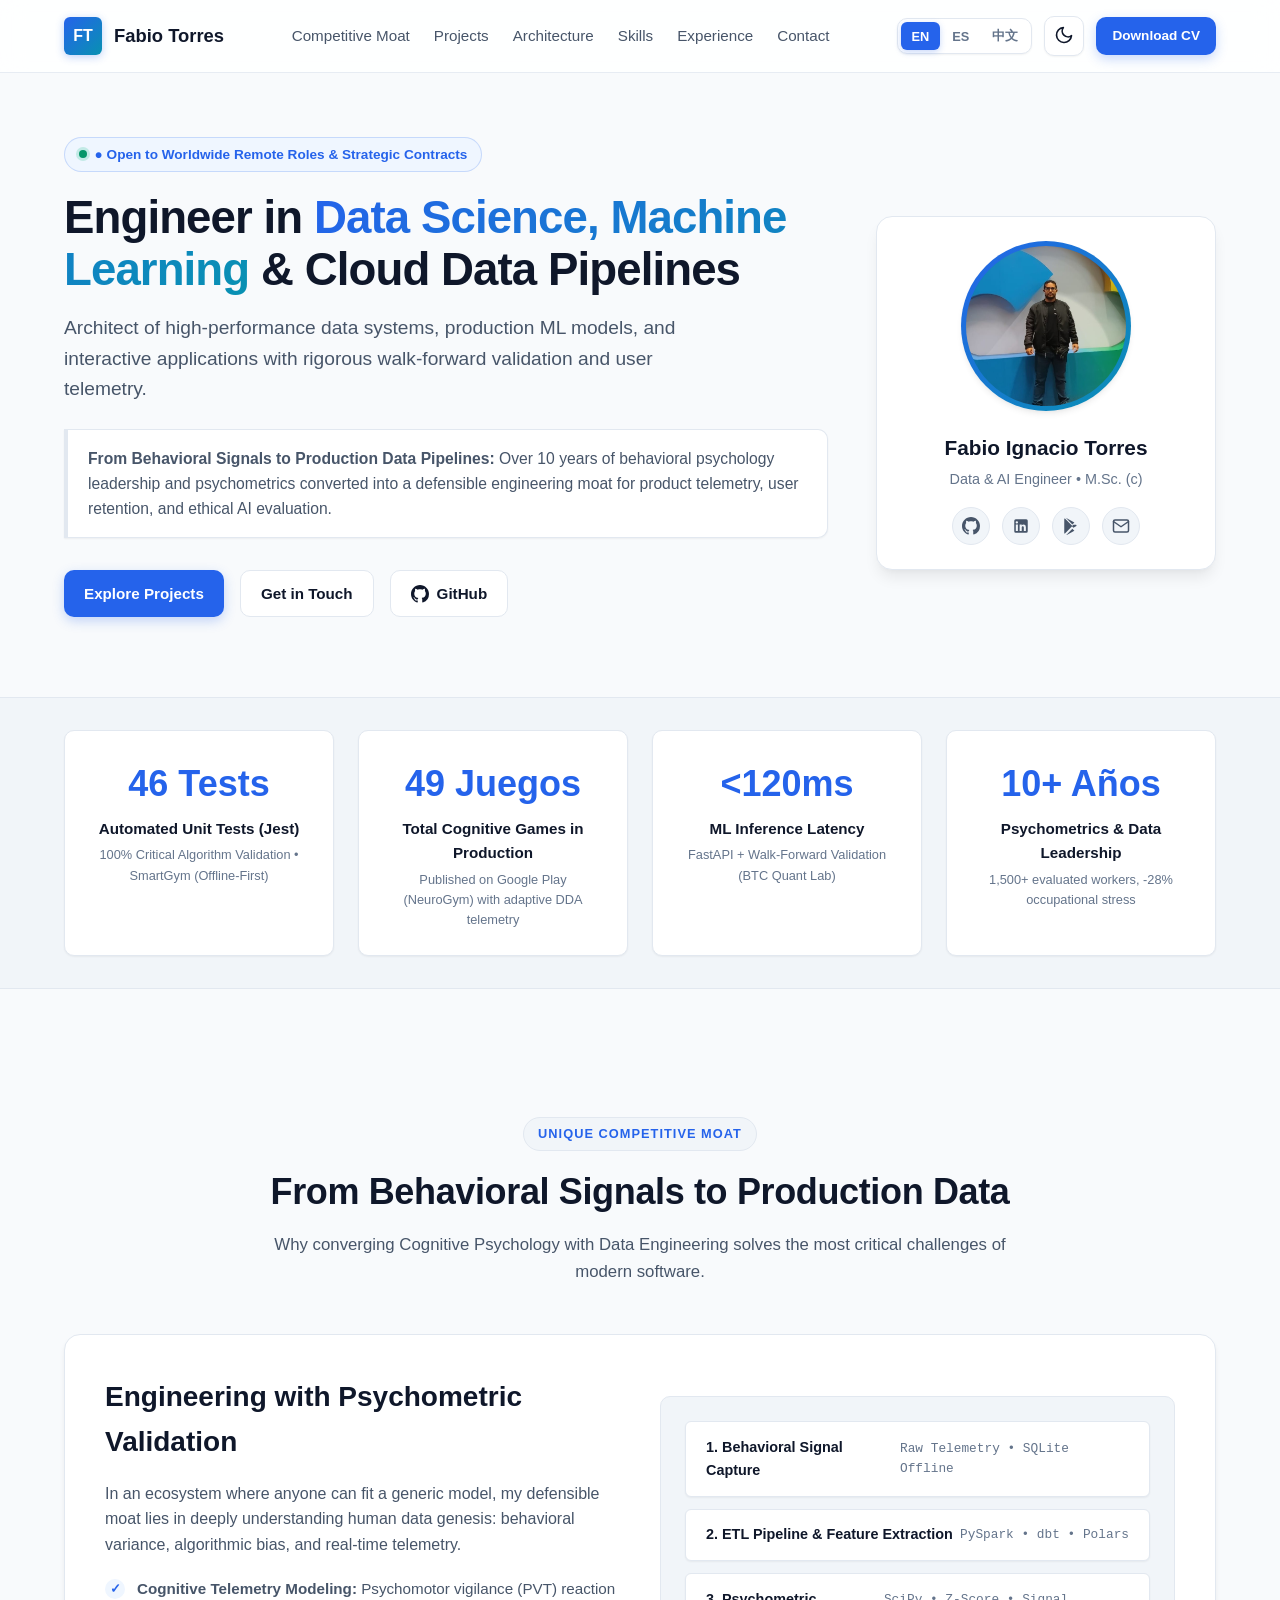
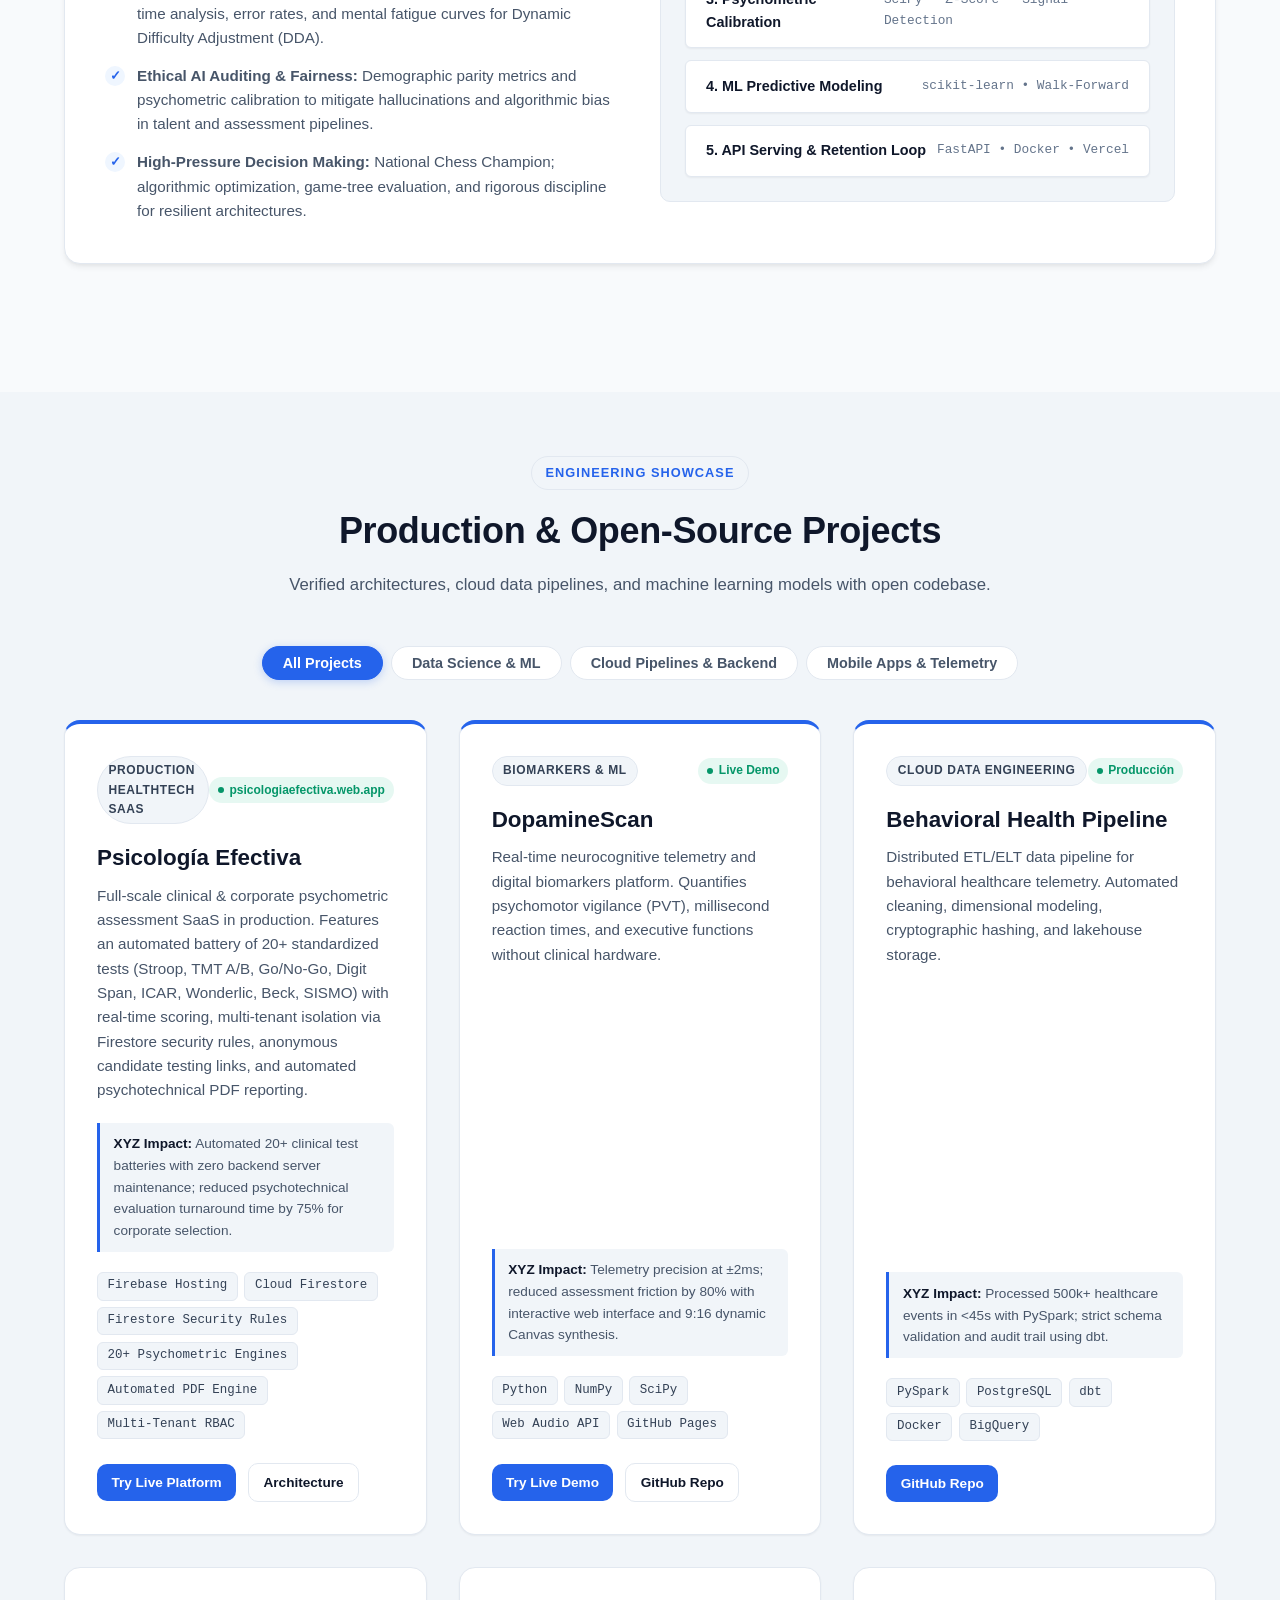
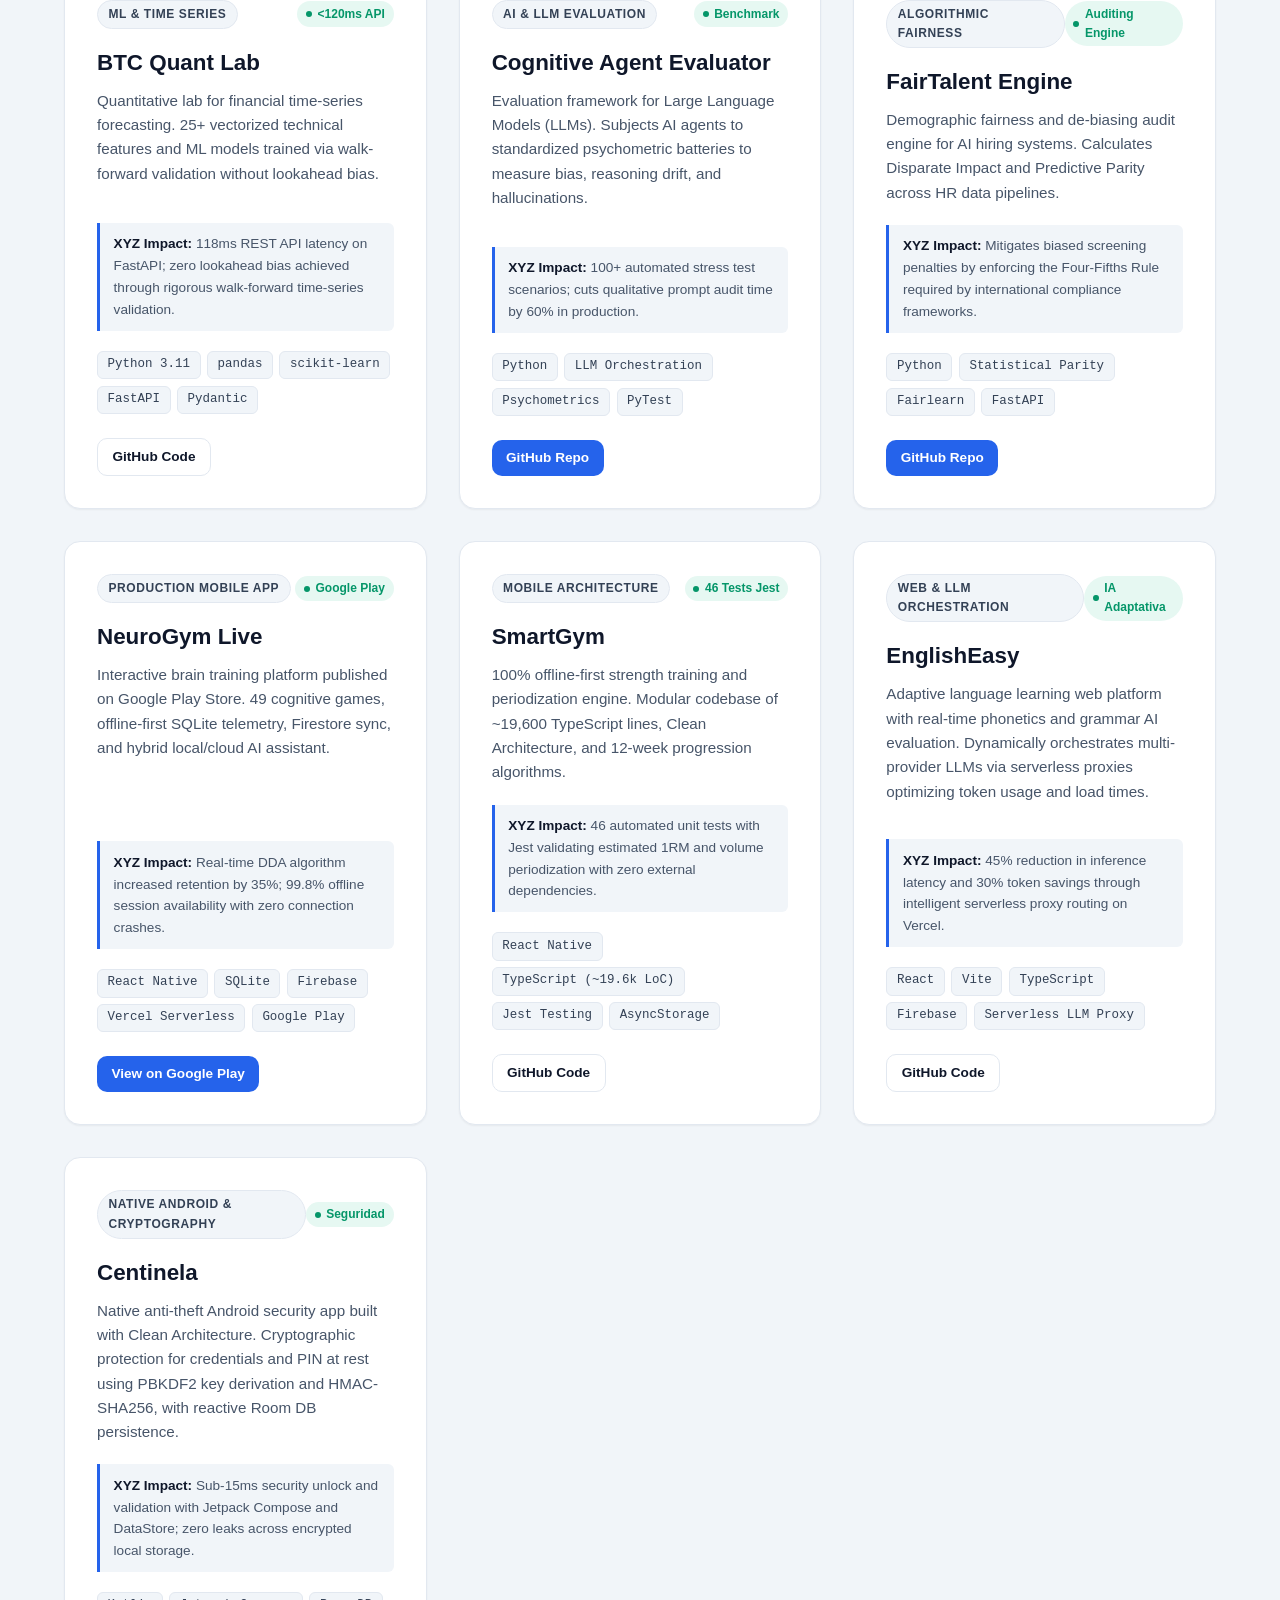
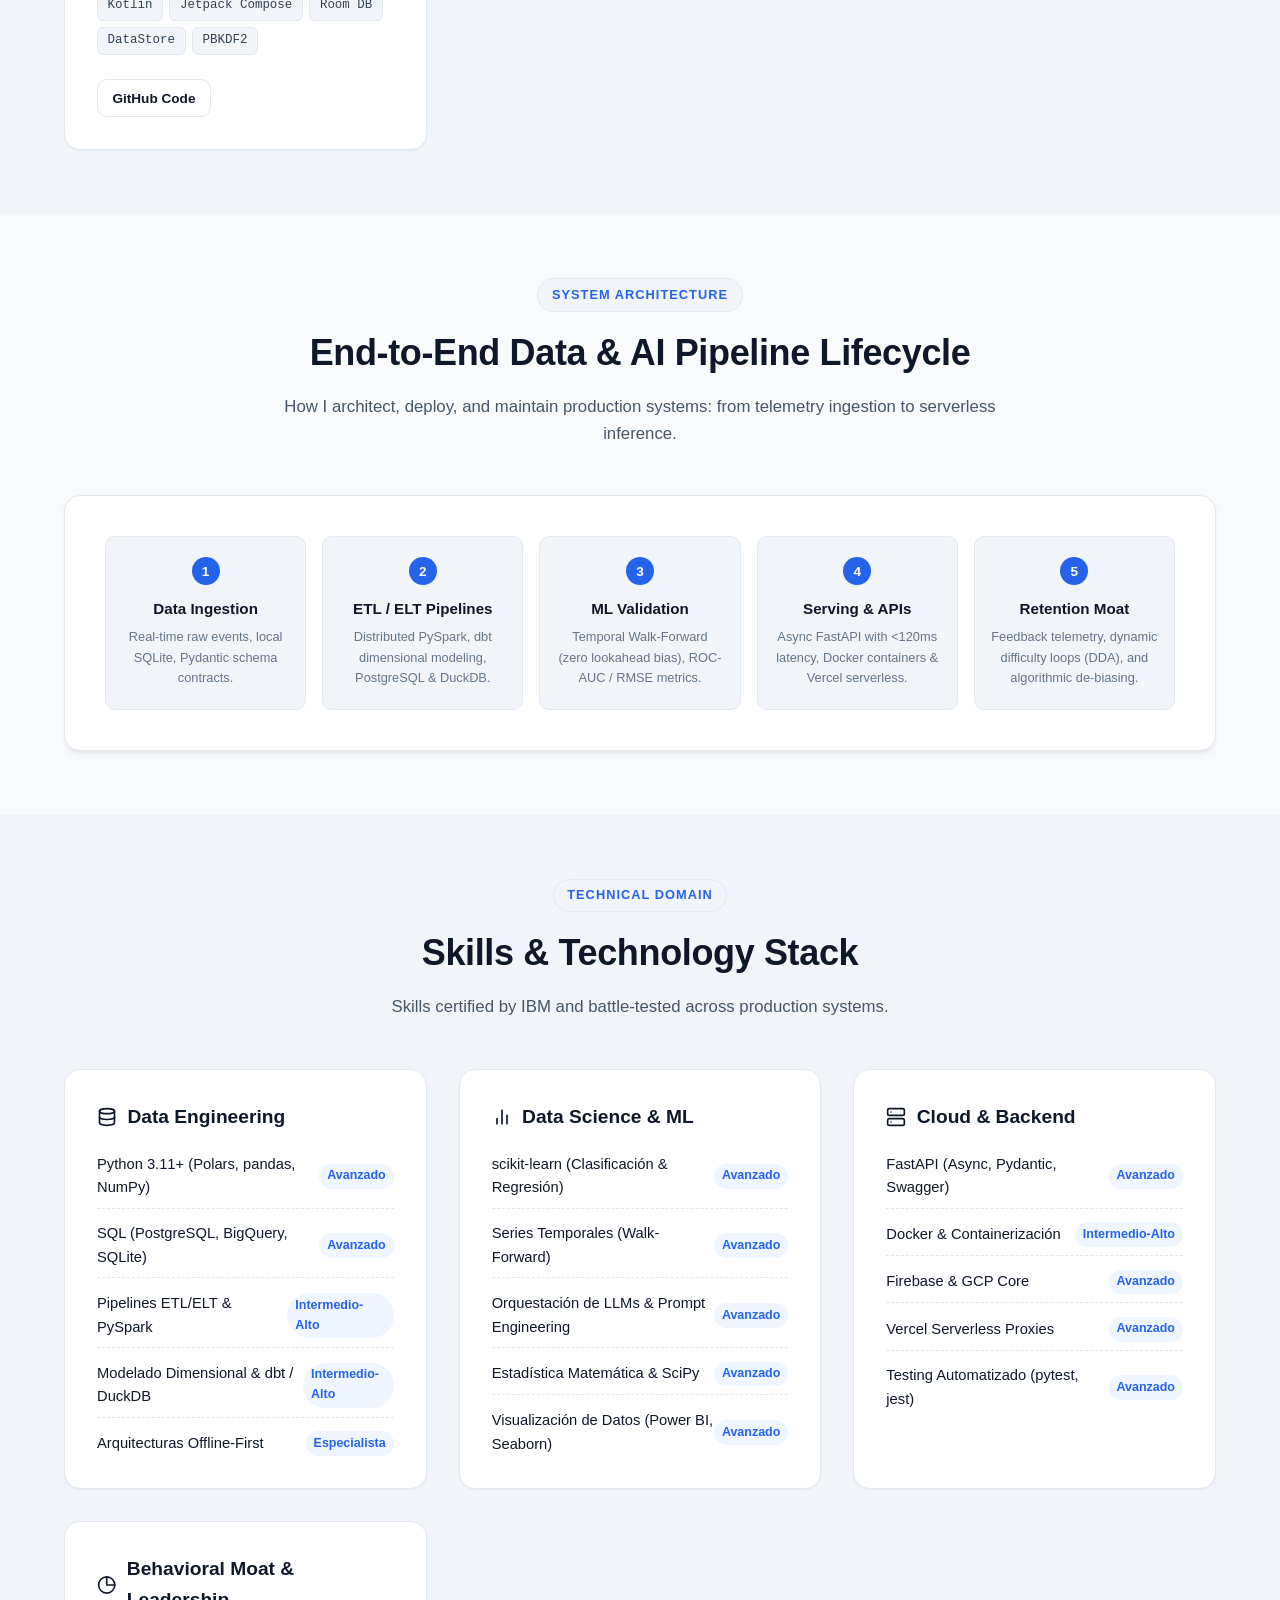
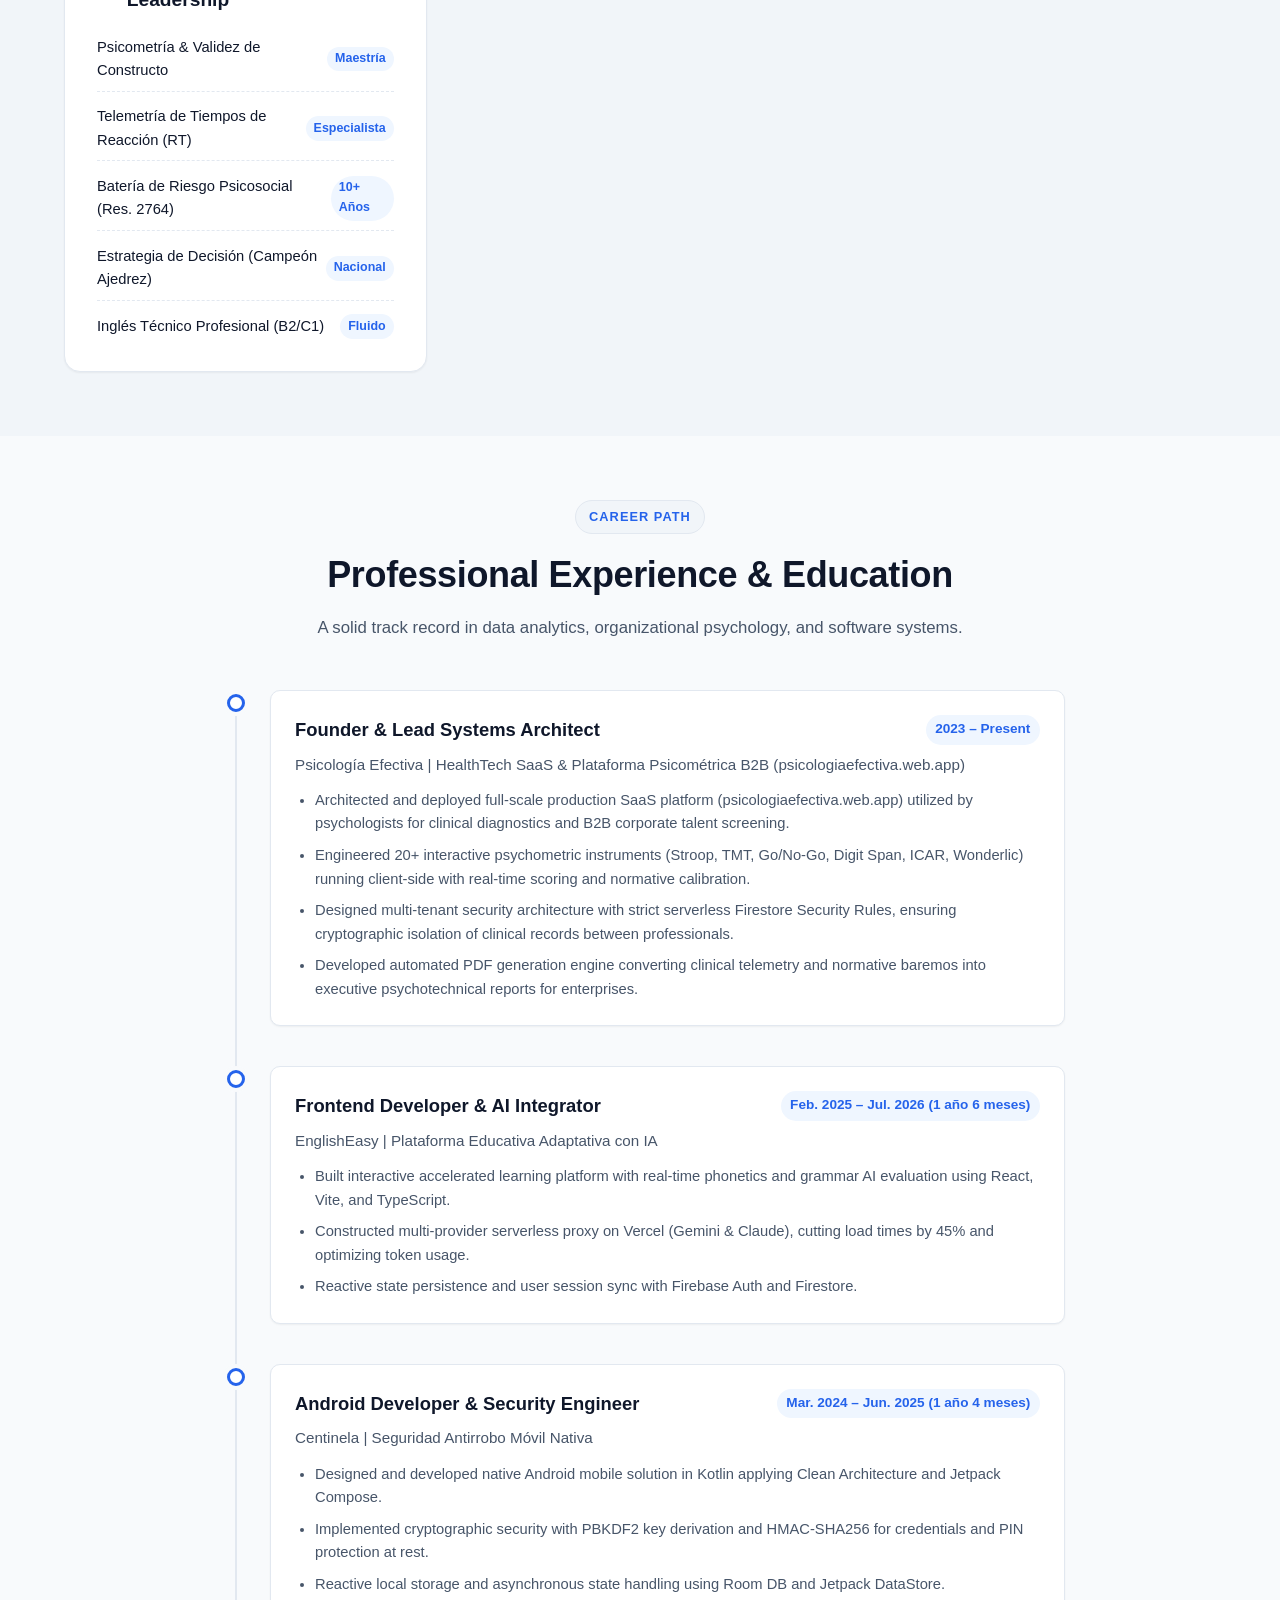
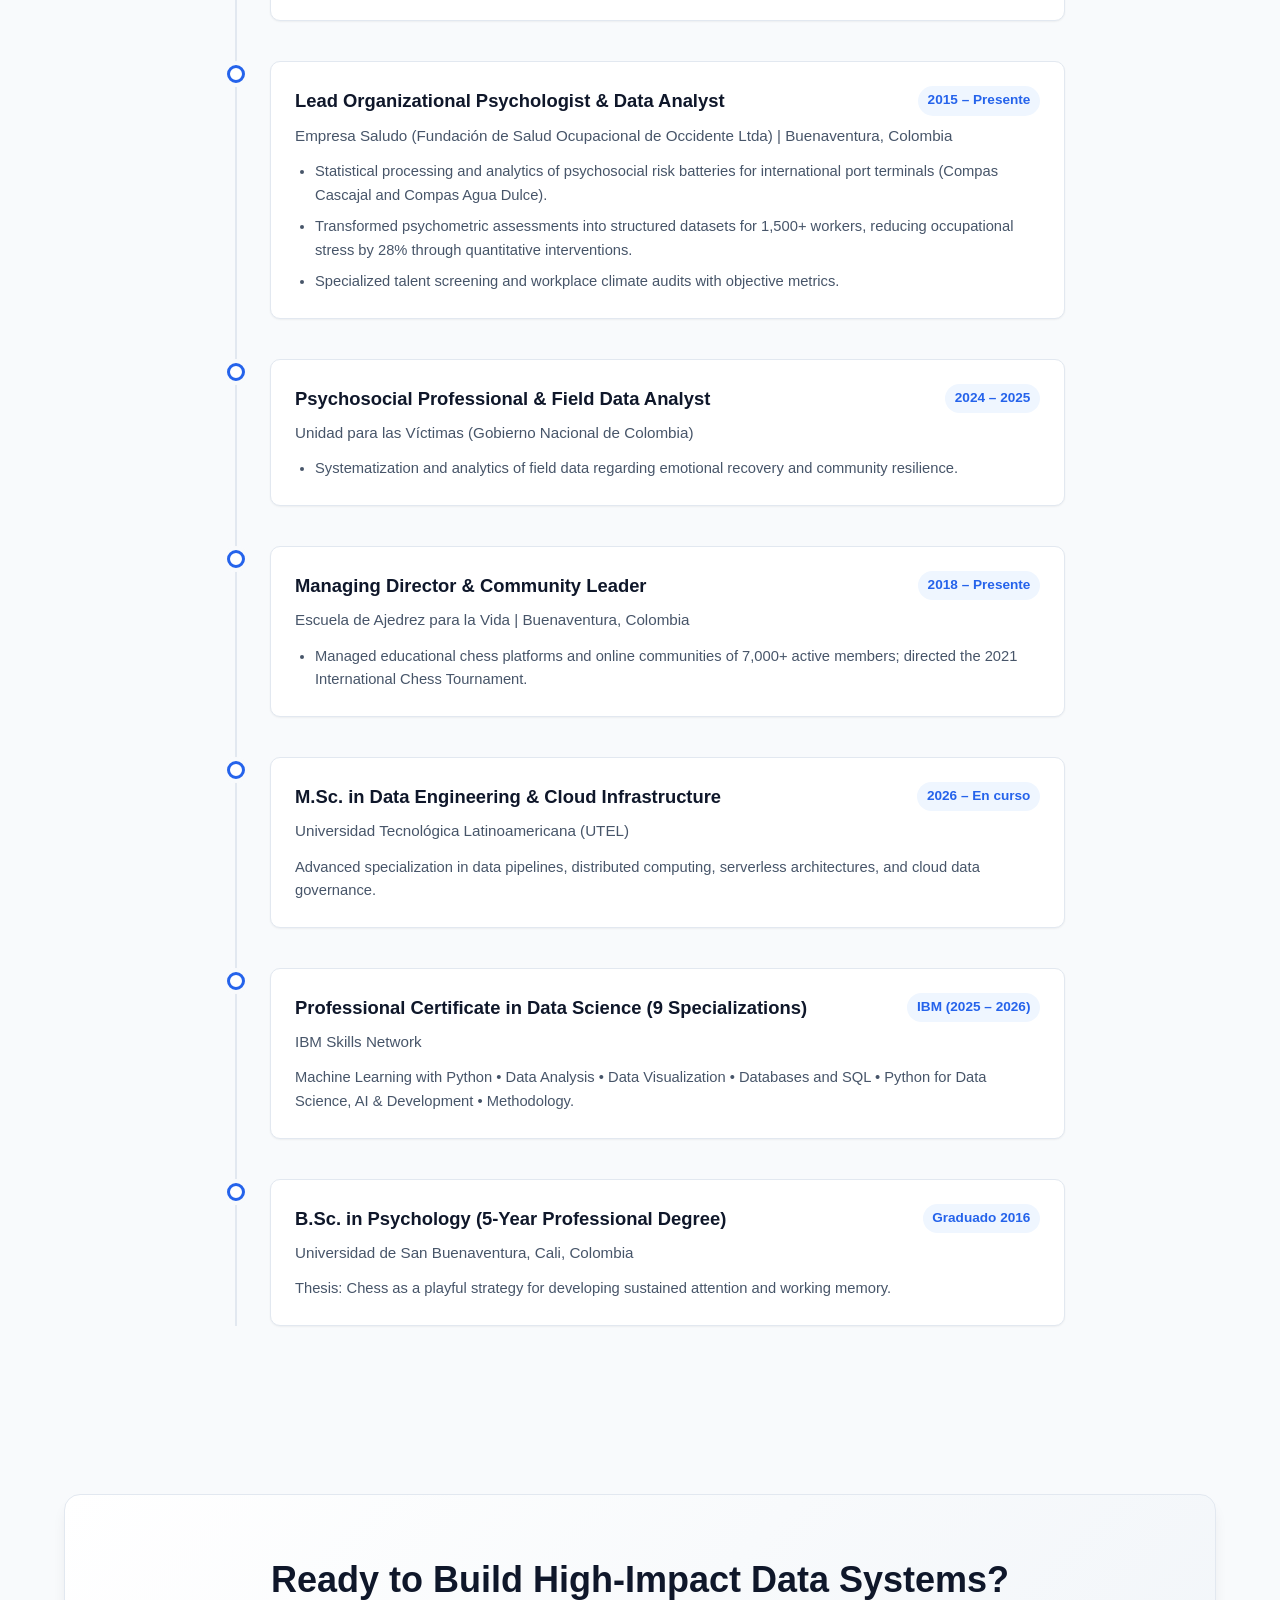
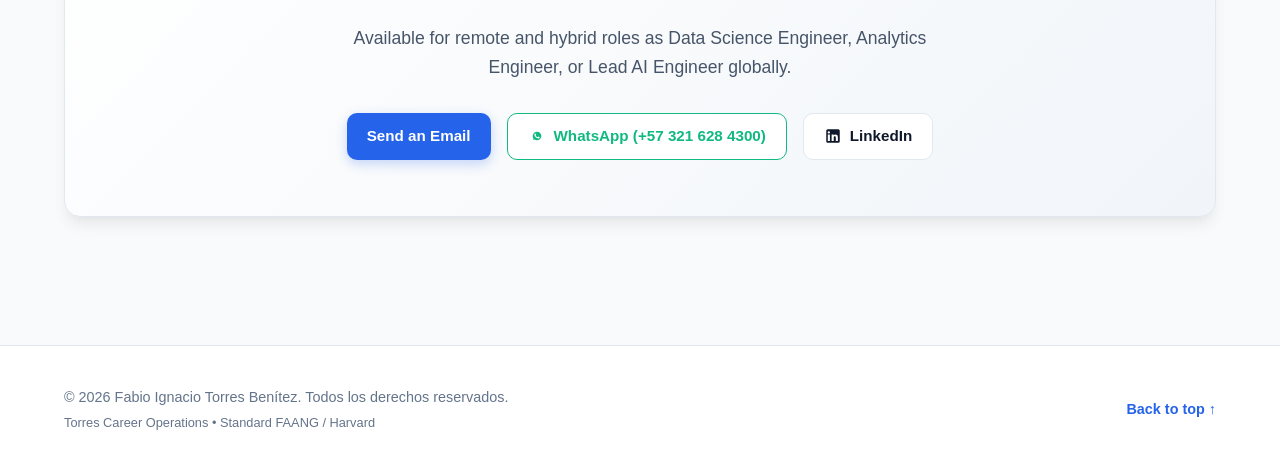
==== index.html @ 231c3d06 "feat: feature Psicologia Efectiva (live SaaS at psicologiaefectiva.web.app) in showcase and timeline" ====
<!DOCTYPE html>
<html lang="en">
<head>
  <meta charset="UTF-8">
  <meta name="viewport" content="width=device-width, initial-scale=1.0">
  <title>Fabio Torres | Ingeniero en Ciencia de Datos, Machine Learning & Cloud Data Pipelines</title>
  
  <meta name="description" content="Portafolio profesional de Fabio Ignacio Torres Benítez: Ingeniero en Ciencia de Datos, Cloud Pipelines y Machine Learning con foso único en Psicología Cognitiva y Telemetría.">
  <meta name="keywords" content="Fabio Torres, Data Science, Data Engineer, Machine Learning, Python, FastAPI, PySpark, Cloud Data Pipelines, NeuroGym, Del Divan al Dato, Portfolio">
  <meta name="author" content="Fabio Ignacio Torres Benítez">
  <link rel="canonical" href="https://neurodeveloper11.github.io/portfolio/">
  
  <meta property="og:type" content="website">
  <meta property="og:url" content="https://neurodeveloper11.github.io/portfolio/">
  <meta property="og:title" content="Fabio Torres | Data Science Engineer & Machine Learning Portfolio">
  <meta property="og:description" content="Production data pipelines, sub-120ms ML inference, offline-first architectures, and cognitive telemetry by Fabio Torres.">
  <meta property="og:image" content="https://neurodeveloper11.github.io/portfolio/assets/og-preview.png">
  <meta property="og:image:width" content="1200">
  <meta property="og:image:height" content="630">
  
  <meta name="twitter:card" content="summary_large_image">
  <meta name="twitter:title" content="Fabio Torres | Data Science Engineer & Machine Learning Portfolio">
  <meta name="twitter:description" content="Production data pipelines, sub-120ms ML inference, offline-first architectures, and cognitive telemetry.">
  <meta name="twitter:image" content="https://neurodeveloper11.github.io/portfolio/assets/og-preview.png">
  
  <link rel="icon" type="image/svg+xml" href="assets/favicon.svg">
  <link rel="apple-touch-icon" href="assets/apple-touch-icon.png">
  <link rel="stylesheet" href="css/styles.css">
</head>
<body>

  <!-- Navigation Bar -->
  <header class="navbar">
    <div class="container nav-container">
      <a href="#hero" class="nav-brand">
        <div class="brand-icon">FT</div>
        <span>Fabio Torres</span>
      </a>
      
      <ul class="nav-links">
        <li><a href="#moat" data-i18n-en="Competitive Moat" data-i18n-es="Foso Defensivo" data-i18n-zh="核心壁垒">Competitive Moat</a></li>
        <li><a href="#projects" data-i18n-en="Projects" data-i18n-es="Proyectos" data-i18n-zh="精选项目">Projects</a></li>
        <li><a href="#architecture" data-i18n-en="Architecture" data-i18n-es="Arquitectura" data-i18n-zh="系统架构">Architecture</a></li>
        <li><a href="#skills" data-i18n-en="Skills" data-i18n-es="Habilidades" data-i18n-zh="技术技能">Skills</a></li>
        <li><a href="#experience" data-i18n-en="Experience" data-i18n-es="Trayectoria" data-i18n-zh="职业履历">Experience</a></li>
        <li><a href="#contact" data-i18n-en="Contact" data-i18n-es="Contacto" data-i18n-zh="联系方式">Contact</a></li>
      </ul>
      
      <div class="nav-actions">
        <!-- Tri-Lingual Switcher (EN default, ES, 中文) -->
        <div class="lang-switch-group">
          <button class="lang-pill active" data-lang="en">EN</button>
          <button class="lang-pill" data-lang="es">ES</button>
          <button class="lang-pill" data-lang="zh">中文</button>
        </div>
        <button id="themeToggle" class="control-btn" title="Alternar tema visual">
          <span id="themeIcon">
            <svg width="20" height="20" viewBox="0 0 24 24" fill="none" stroke="currentColor" stroke-width="2" stroke-linecap="round" stroke-linejoin="round"><path d="M21 12.79A9 9 0 1 1 11.21 3 7 7 0 0 0 21 12.79z"></path></svg>
          </span>
        </button>
        <a href="assets/CV_Fabio_Torres.pdf" target="_blank" class="btn-primary" style="padding: 0.5rem 1rem; font-size: 0.85rem;" data-i18n-en="Download CV" data-i18n-es="Descargar CV" data-i18n-zh="下载简历">
          <svg width="16" height="16" viewBox="0 0 24 24" fill="none" stroke="currentColor" stroke-width="2" stroke-linecap="round" stroke-linejoin="round"><path d="M21 15v4a2 2 0 0 1-2 2H5a2 2 0 0 1-2-2v-4"></path><polyline points="7 10 12 15 17 10"></polyline><line x1="12" y1="15" x2="12" y2="3"></line></svg>
          Descargar CV
        </a>
      </div>
    </div>
  </header>

  <!-- Hero Section -->
  <section id="hero" class="hero">
    <div class="container hero-grid">
      <div class="hero-text-content">
        <div class="status-badge">
          <span class="status-dot"></span>
          <span data-i18n-en="● Open to Worldwide Remote Roles & Strategic Contracts" data-i18n-es="● Disponible para Roles Remotos Globales & Proyectos de Alto Impacto" data-i18n-zh="● 可承接全球远程全职职位及战略性高价值项目">● Open to Worldwide Remote Roles & Strategic Contracts</span>
        </div>
        
        <h1 class="hero-title">
          <span data-i18n-en="Engineer in" data-i18n-es="Ingeniero en" data-i18n-zh="工程师：">Engineer in</span>
          <span class="gradient-text" data-i18n-en="Data Science, Machine Learning" data-i18n-es="Ciencia de Datos, Machine Learning" data-i18n-zh="数据科学、机器学习">Data Science, Machine Learning</span>
          <span data-i18n-en="& Cloud Data Pipelines" data-i18n-es="& Pipelines Cloud" data-i18n-zh="与云端数据管道">& Cloud Data Pipelines</span>
        </h1>
        
        <p class="hero-subtitle" data-i18n-en="Architect of high-performance data systems, production ML models, and interactive applications with rigorous walk-forward validation and user telemetry." data-i18n-es="Arquitecto de sistemas de datos de alto rendimiento, modelos de Machine Learning en producción y aplicaciones interactivas con validación temporal estricta y telemetría de usuario." data-i18n-zh="高性能数据系统、生产级机器学习模型与高可靠交互式系统架构师，精通严格时间序列走步验证与认知行为遥测。">
          Arquitecto de sistemas de datos de alto rendimiento, modelos de Machine Learning en producción y aplicaciones interactivas con validación temporal estricta y telemetría de usuario.
        </p>
        
        <div class="hero-narrative">
          <strong data-i18n-en="From Behavioral Signals to Production Data Pipelines:" data-i18n-es="Estrategia Del Diván al Dato:" data-i18n-zh="核心壁垒：从行为信号到生产级数据管道：">From Behavioral Signals to Production Data Pipelines:</strong>
          <span data-i18n-en=" Over 10 years of behavioral psychology leadership and psychometrics converted into a defensible engineering moat for product telemetry, user retention, and ethical AI evaluation." data-i18n-es=" Más de 10 años de liderazgo en psicología conductual y psicometría convertidos en un foso técnico inexpugnable para optimizar telemetría de producto, retención y evaluación ética de Inteligencia Artificial." data-i18n-zh=" 拥有超过10年行为心理学与心理测量学领导经验，将其转化为坚不可摧的技术壁垒，专长于产品遥测、用户留存与人工智能模型伦理评估。">
            Over 10 years of behavioral psychology leadership and psychometrics converted into a defensible engineering moat for product telemetry, user retention, and ethical AI evaluation.
          </span>
        </div>
        
        <div class="hero-cta">
          <a href="#projects" class="btn-primary" data-i18n-en="Explore Projects" data-i18n-es="Explorar Proyectos" data-i18n-zh="浏览精选项目">
            <svg width="18" height="18" viewBox="0 0 24 24" fill="none" stroke="currentColor" stroke-width="2" stroke-linecap="round" stroke-linejoin="round"><polygon points="12 2 2 7 12 12 22 7 12 2"></polygon><polyline points="2 17 12 22 22 17"></polyline><polyline points="2 12 12 17 22 12"></polyline></svg>
            Explore Projects
          </a>
          <a href="#contact" class="btn-secondary" data-i18n-en="Get in Touch" data-i18n-es="Agendar Contacto" data-i18n-zh="取得联系">
            <svg width="18" height="18" viewBox="0 0 24 24" fill="none" stroke="currentColor" stroke-width="2" stroke-linecap="round" stroke-linejoin="round"><path d="M4 4h16c1.1 0 2 .9 2 2v12c0 1.1-.9 2-2 2H4c-1.1 0-2-.9-2-2V6c0-1.1.9-2 2-2z"></path><polyline points="22,6 12,13 2,6"></polyline></svg>
            Get in Touch
          </a>
          <a href="https://github.com/neurodeveloper11" target="_blank" class="btn-secondary">
            <svg width="18" height="18" viewBox="0 0 24 24" fill="currentColor"><path d="M12 0C5.37 0 0 5.37 0 12c0 5.31 3.435 9.795 8.205 11.385.6.105.825-.255.825-.57 0-.285-.015-1.23-.015-2.235-3.015.555-3.795-.735-4.035-1.41-.135-.345-.72-1.41-1.23-1.695-.42-.225-1.02-.78-.015-.795.945-.015 1.62.87 1.845 1.23 1.08 1.815 2.805 1.305 3.495.99.105-.78.42-1.305.765-1.605-2.67-.3-5.46-1.335-5.46-5.925 0-1.305.465-2.385 1.23-3.225-.12-.3-.54-1.53.12-3.18 0 0 1.005-.315 3.3 1.23.96-.27 1.98-.405 3-.405s2.04.135 3 .405c2.295-1.56 3.3-1.23 3.3-1.23.66 1.65.24 2.88.12 3.18.765.84 1.23 1.905 1.23 3.225 0 4.605-2.805 5.625-5.475 5.925.435.375.81 1.095.81 2.22 0 1.605-.015 2.895-.015 3.3 0 .315.225.69.825.57A12.02 12.02 0 0024 12c0-6.63-5.37-12-12-12z"/></svg>
            GitHub
          </a>
        </div>
      </div>
      
      <div class="hero-profile-card">
        <div class="profile-avatar-wrapper">
          <img src="assets/foto.jpeg" alt="Fabio Ignacio Torres Benítez" class="profile-avatar">
        </div>
        <h2 class="profile-name">Fabio Ignacio Torres</h2>
        <p class="profile-tag" data-i18n-en="Data & AI Engineer • M.Sc. (c)" data-i18n-es="Ingeniero de Datos & IA • M.Sc. (c)" data-i18n-zh="数据与人工智能工程师 • 硕士在读">Data & AI Engineer • M.Sc. (c)</p>
        
        <div class="profile-links">
          <a href="https://github.com/neurodeveloper11" target="_blank" class="profile-link-btn" title="GitHub">
            <svg width="18" height="18" viewBox="0 0 24 24" fill="currentColor"><path d="M12 0C5.37 0 0 5.37 0 12c0 5.31 3.435 9.795 8.205 11.385.6.105.825-.255.825-.57 0-.285-.015-1.23-.015-2.235-3.015.555-3.795-.735-4.035-1.41-.135-.345-.72-1.41-1.23-1.695-.42-.225-1.02-.78-.015-.795.945-.015 1.62.87 1.845 1.23 1.08 1.815 2.805 1.305 3.495.99.105-.78.42-1.305.765-1.605-2.67-.3-5.46-1.335-5.46-5.925 0-1.305.465-2.385 1.23-3.225-.12-.3-.54-1.53.12-3.18 0 0 1.005-.315 3.3 1.23.96-.27 1.98-.405 3-.405s2.04.135 3 .405c2.295-1.56 3.3-1.23 3.3-1.23.66 1.65.24 2.88.12 3.18.765.84 1.23 1.905 1.23 3.225 0 4.605-2.805 5.625-5.475 5.925.435.375.81 1.095.81 2.22 0 1.605-.015 2.895-.015 3.3 0 .315.225.69.825.57A12.02 12.02 0 0024 12c0-6.63-5.37-12-12-12z"/></svg>
          </a>
          <a href="https://www.linkedin.com/in/fabio-torres-39364b258" target="_blank" class="profile-link-btn" title="LinkedIn">
            <svg width="18" height="18" viewBox="0 0 24 24" fill="currentColor"><path d="M19 3a2 2 0 0 1 2 2v14a2 2 0 0 1-2 2H5a2 2 0 0 1-2-2V5a2 2 0 0 1 2-2h14m-.5 15.5v-5.3a3.26 3.26 0 0 0-3.26-3.26c-.85 0-1.84.52-2.28 1.3v-1.11h-2.79v8.37h2.79v-4.93c0-.77.62-1.4 1.39-1.4a1.4 1.4 0 0 1 1.4 1.4v4.93h2.75M6.46 8.76a1.6 1.6 0 1 0 0-3.2 1.6 1.6 0 0 0 0 3.2m1.4 9.74v-8.37H5.06v8.37h2.8z"/></svg>
          </a>
          <a href="https://play.google.com/store/apps/details?id=com.t11.neurochess&hl=es_419" target="_blank" class="profile-link-btn" title="Google Play Store">
            <svg width="18" height="18" viewBox="0 0 24 24" fill="currentColor"><path d="M3.609 1.814L13.792 12 3.61 22.186c-.352-.338-.61-.83-.61-1.464V3.278c0-.634.258-1.126.61-1.464zm1.458-.888l11.45 6.44-2.725 2.634-8.725-9.074zm8.725 14.708l2.725 2.634-11.45 6.44 8.725-9.074zm1.408-1.366l3.418-1.922c.983-.553.983-1.453 0-2.006L15.2 10.268l-1.968 1.968 1.968 1.968z"/></svg>
          </a>
          <button onclick="copyToClipboard('psicologofabiotorres@gmail.com', 'Correo copiado / Email copied')" class="profile-link-btn" title="Copiar Correo">
            <svg width="18" height="18" viewBox="0 0 24 24" fill="none" stroke="currentColor" stroke-width="2" stroke-linecap="round" stroke-linejoin="round"><path d="M4 4h16c1.1 0 2 .9 2 2v12c0 1.1-.9 2-2 2H4c-1.1 0-2-.9-2-2V6c0-1.1.9-2 2-2z"></path><polyline points="22,6 12,13 2,6"></polyline></svg>
          </button>
        </div>
      </div>
    </div>
  </section>

  <!-- Metrics Bar -->
  <section class="metrics-section">
    <div class="container metrics-grid">
      <div class="metric-card">
        <div class="metric-number" data-target="46" data-suffix=" Tests">46 Tests</div>
        <div class="metric-label" data-i18n-en="Automated Unit Tests (Jest)" data-i18n-es="Pruebas Automatizadas (Jest)" data-i18n-zh="自动化单元测试 (Jest)">Pruebas Automatizadas (Jest)</div>
        <div class="metric-desc" data-i18n-en="100% Critical Algorithm Validation • SmartGym (Offline-First)" data-i18n-es="100% Validación de Algoritmos Críticos • SmartGym (Offline-First)" data-i18n-zh="核心算法 100% 验证 • SmartGym (纯离线架构)">100% Validación de Algoritmos Críticos • SmartGym (Offline-First)</div>
      </div>
      
      <div class="metric-card">
        <div class="metric-number" data-target="49" data-suffix=" Juegos">49 Juegos</div>
        <div class="metric-label" data-i18n-en="Total Cognitive Games in Production" data-i18n-es="Juegos Cognitivos en Total" data-i18n-zh="生产级认知训练游戏总数">Juegos Cognitivos en Total</div>
        <div class="metric-desc" data-i18n-en="Published on Google Play (NeuroGym) with adaptive DDA telemetry" data-i18n-es="Publicado en Google Play (NeuroGym) con telemetría DDA" data-i18n-zh="Google Play 官方已上线 (NeuroGym) 搭载自适应 DDA 遥测">Publicado en Google Play (NeuroGym) con telemetría DDA</div>
      </div>
      
      <div class="metric-card">
        <div class="metric-number" data-target="120" data-prefix="<" data-suffix="ms">&lt;120ms</div>
        <div class="metric-label" data-i18n-en="ML Inference Latency" data-i18n-es="Latencia de Inferencia ML" data-i18n-zh="机器学习推理延迟">Latencia de Inferencia ML</div>
        <div class="metric-desc" data-i18n-en="FastAPI + Walk-Forward Validation (BTC Quant Lab)" data-i18n-es="FastAPI + Validación Walk-Forward (BTC Quant Lab)" data-i18n-zh="FastAPI + 时间序列 Walk-Forward 验证 (BTC Quant Lab)">FastAPI + Validación Walk-Forward (BTC Quant Lab)</div>
      </div>
      
      <div class="metric-card">
        <div class="metric-number" data-target="10" data-suffix="+ Años">10+ Años</div>
        <div class="metric-label" data-i18n-en="Psychometrics & Data Leadership" data-i18n-es="Liderazgo Psicométrico & Datos" data-i18n-zh="心理测量学与行为数据领导经验">Liderazgo Psicométrico & Datos</div>
        <div class="metric-desc" data-i18n-en="1,500+ evaluated workers, -28% occupational stress" data-i18n-es="1,500+ colaboradores evaluados, -28% estrés ocupacional" data-i18n-zh="评估 1,500+ 名员工，职业压力降低 28%">1,500+ colaboradores evaluados, -28% estrés ocupacional</div>
      </div>
    </div>
  </section>

  <!-- The Moat Section ("Del Diván al Dato") -->
  <section id="moat" class="section">
    <div class="container">
      <div class="section-header">
        <span class="section-badge" data-i18n-es="Ventaja Competitiva Única" data-i18n-en="Unique Competitive Moat">Ventaja Competitiva Única</span>
        <h2 class="section-title" data-i18n-es="Estrategia Del Diván al Dato" data-i18n-en="From Behavioral Signals to Production Data">Estrategia Del Diván al Dato</h2>
        <p class="section-subtitle" data-i18n-es="Por qué la convergencia entre Psicología Cognitiva e Ingeniería de Datos resuelve los problemas más críticos del software moderno." data-i18n-en="Why converging Cognitive Psychology with Data Engineering solves the most critical challenges of modern software.">Por qué la convergencia entre Psicología Cognitiva e Ingeniería de Datos resuelve los problemas más críticos del software moderno.</p>
      </div>
      
      <div class="moat-container">
        <div class="moat-grid">
          <div class="moat-content">
            <h3 data-i18n-es="Ingeniería con Validación Psicométrica" data-i18n-en="Engineering with Psychometric Validation">Ingeniería con Validación Psicométrica</h3>
            <p data-i18n-es="En un ecosistema donde cualquier desarrollador puede entrenar un modelo genérico, mi foso defensivo reside en comprender a fondo la génesis del dato humano: la variabilidad conductual, los sesgos algorítmicos y la telemetría en tiempo real." data-i18n-en="In an ecosystem where anyone can fit a generic model, my defensible moat lies in deeply understanding human data genesis: behavioral variance, algorithmic bias, and real-time telemetry.">
              En un ecosistema donde cualquier desarrollador puede entrenar un modelo genérico, mi foso defensivo reside en comprender a fondo la génesis del dato humano: la variabilidad conductual, los sesgos algorítmicos y la telemetría en tiempo real.
            </p>
            
            <ul class="moat-list">
              <li>
                <span class="moat-bullet">✓</span>
                <span data-i18n-es="<strong>Modelado de Telemetría Cognitiva:</strong> Análisis de tiempos de reacción (PVT), tasas de error y curvas de fatiga mental en milisegundos para Ajuste Dinámico de Dificultad (DDA)." data-i18n-en="<strong>Cognitive Telemetry Modeling:</strong> Psychomotor vigilance (PVT) reaction time analysis, error rates, and mental fatigue curves for Dynamic Difficulty Adjustment (DDA)."><strong>Modelado de Telemetría Cognitiva:</strong> Análisis de tiempos de reacción (PVT), tasas de error y curvas de fatiga mental en milisegundos para Ajuste Dinámico de Dificultad (DDA).</span>
              </li>
              <li>
                <span class="moat-bullet">✓</span>
                <span data-i18n-es="<strong>Auditoría Ética & Desesgo de IA:</strong> Aplicación de métricas de paridad demográfica y teoría psicométrica para evitar alucinaciones y discriminación en modelos de selección y evaluación." data-i18n-en="<strong>Ethical AI Auditing & Fairness:</strong> Demographic parity metrics and psychometric calibration to mitigate hallucinations and algorithmic bias in talent and assessment pipelines."><strong>Auditoría Ética & Desesgo de IA:</strong> Aplicación de métricas de paridad demográfica y teoría psicométrica para evitar alucinaciones y discriminación en modelos de selección y evaluación.</span>
              </li>
              <li>
                <span class="moat-bullet">✓</span>
                <span data-i18n-es="<strong>Toma de Decisiones de Alta Presión:</strong> Campeón Nacional de Ajedrez; optimización algorítmica, árboles de búsqueda y disciplina rigurosa para arquitecturas resilientes." data-i18n-en="<strong>High-Pressure Decision Making:</strong> National Chess Champion; algorithmic optimization, game-tree evaluation, and rigorous discipline for resilient architectures."><strong>Toma de Decisiones de Alta Presión:</strong> Campeón Nacional de Ajedrez; optimización algorítmica, árboles de búsqueda y disciplina rigurosa para arquitecturas resilientes.</span>
              </li>
            </ul>
          </div>
          
          <div class="moat-visual">
            <div class="pipeline-step">
              <span class="pipeline-title" data-i18n-es="1. Captura de Señales Conductuales" data-i18n-en="1. Behavioral Signal Capture">1. Captura de Señales Conductuales</span>
              <span class="pipeline-tech">Raw Telemetry &bull; SQLite Offline</span>
            </div>
            <div class="pipeline-step">
              <span class="pipeline-title" data-i18n-es="2. Pipeline ETL & Extracción de Métricas" data-i18n-en="2. ETL Pipeline & Feature Extraction">2. Pipeline ETL & Extracción de Métricas</span>
              <span class="pipeline-tech">PySpark &bull; dbt &bull; Polars</span>
            </div>
            <div class="pipeline-step">
              <span class="pipeline-title" data-i18n-es="3. Calibración Psicométrica & Normalización" data-i18n-en="3. Psychometric Calibration">3. Calibración Psicométrica & Normalización</span>
              <span class="pipeline-tech">SciPy &bull; Z-Score &bull; Signal Detection</span>
            </div>
            <div class="pipeline-step">
              <span class="pipeline-title" data-i18n-es="4. Inferencia Predictiva & Modelado ML" data-i18n-en="4. ML Predictive Modeling">4. Inferencia Predictiva & Modelado ML</span>
              <span class="pipeline-tech">scikit-learn &bull; Walk-Forward</span>
            </div>
            <div class="pipeline-step">
              <span class="pipeline-title" data-i18n-es="5. Despliegue API & Bucle de Retención" data-i18n-en="5. API Serving & Retention Loop">5. Despliegue API & Bucle de Retención</span>
              <span class="pipeline-tech">FastAPI &bull; Docker &bull; Vercel</span>
            </div>
          </div>
        </div>
      </div>
    </div>
  </section>

  <!-- Projects Showcase Section -->
  <section id="projects" class="section" style="background: var(--bg-secondary);">
    <div class="container">
      <div class="section-header">
        <span class="section-badge" data-i18n-es="Vitrina de Ingeniería" data-i18n-en="Engineering Showcase">Vitrina de Ingeniería</span>
        <h2 class="section-title" data-i18n-es="Proyectos en Producción y Código Abierto" data-i18n-en="Production & Open-Source Projects">Proyectos en Producción y Código Abierto</h2>
        <p class="section-subtitle" data-i18n-es="Arquitecturas verificadas, pipelines de datos en la nube y modelos de Machine Learning con código disponible." data-i18n-en="Verified architectures, cloud data pipelines, and machine learning models with open codebase.">Arquitecturas verificadas, pipelines de datos en la nube y modelos de Machine Learning con código disponible.</p>
      </div>
      
      <div class="filter-tabs">
        <button class="tab-btn active" data-filter="all" data-i18n-en="All Projects" data-i18n-es="Todos los Proyectos" data-i18n-zh="全部项目">Todos los Proyectos</button>
        <button class="tab-btn" data-filter="data-science" data-i18n-en="Data Science & ML" data-i18n-es="Ciencia de Datos & ML" data-i18n-zh="数据科学与机器学习">Ciencia de Datos & ML</button>
        <button class="tab-btn" data-filter="data-pipelines" data-i18n-en="Cloud Pipelines & Backend" data-i18n-es="Pipelines Cloud & Backend" data-i18n-zh="云端管道与后端">Pipelines Cloud & Backend</button>
        <button class="tab-btn" data-filter="mobile-ai" data-i18n-en="Mobile Apps & Telemetry" data-i18n-es="Apps Móviles & Telemetría" data-i18n-zh="移动端与行为遥测">Apps Móviles & Telemetría</button>
      </div>
      
      <div class="projects-grid">

        <!-- Project: Psicologia Efectiva (Flagship SaaS) -->
        <div class="project-card featured" data-category="data-science mobile-ai data-pipelines">
          <div class="project-badge-bar">
            <span class="type-badge" data-i18n-en="Production HealthTech SaaS" data-i18n-es="SaaS Clínico en Producción" data-i18n-zh="生产级心理与认知 SaaS">Production HealthTech SaaS</span>
            <span class="live-badge"><span class="live-indicator"></span> psicologiaefectiva.web.app</span>
          </div>
          <h3 class="project-title">Psicología Efectiva</h3>
          <p class="project-description" data-i18n-en="Full-scale clinical & corporate psychometric assessment SaaS in production. Features an automated battery of 20+ standardized tests (Stroop, TMT A/B, Go/No-Go, Digit Span, ICAR, Wonderlic, Beck, SISMO) with real-time scoring, multi-tenant isolation via Firestore security rules, anonymous candidate testing links, and automated psychotechnical PDF reporting." data-i18n-es="Plataforma integral de evaluación psicométrica y neurocognitiva para consulta clínica y selección laboral en producción. Batería de 20+ pruebas estandarizadas (Stroop, TMT A/B, Go/No-Go, Digit Span, ICAR, Wonderlic, Beck, SISMO) con cálculo en tiempo real, aislamiento multi-tenant con Firestore Rules, enlaces anónimos de evaluación y generación automatizada de informes psicotécnicos en PDF." data-i18n-zh="生产级临床心理与企业人才选拔认知评估 SaaS 平台。集成 20+ 款标准化神经认知与心理测验（Stroop 抑制控制、TMT 轨迹连线、Go/No-Go、数字广度、ICAR、Wonderlic、Beck 抑郁焦虑、SISMO 早期预警等），支持浏览器端实时常模换算、基于 Firestore Rules 的多租户医生数据隔离，以及面向 B2B 企业的自动化心理鉴定 PDF 报告生成。">
            Full-scale clinical & corporate psychometric assessment SaaS in production. Features an automated battery of 20+ standardized tests (Stroop, TMT A/B, Go/No-Go, Digit Span, ICAR, Wonderlic, Beck, SISMO) with real-time scoring, multi-tenant isolation via Firestore security rules, anonymous candidate testing links, and automated psychotechnical PDF reporting.
          </p>
          <div class="xyz-metric-box">
            <strong data-i18n-en="XYZ Impact:" data-i18n-es="Impacto XYZ:" data-i18n-zh="XYZ 成果：">XYZ Impact:</strong>
            <span data-i18n-en=" Automated 20+ clinical test batteries with zero backend server maintenance; reduced psychotechnical evaluation turnaround time by 75% for corporate selection." data-i18n-es=" Batería de 20+ pruebas clínicas automatizadas con cero costo de servidores propios; reducción del 75% en tiempo de emisión de informes psicotécnicos corporativos." data-i18n-zh=" 20+ 款临床与认知测验全自动化执行，零自建服务器运维成本；将企业选拔心理技术报告出具周期缩短 75%。"> Automated 20+ clinical test batteries with zero backend server maintenance; reduced psychotechnical evaluation turnaround time by 75% for corporate selection.</span>
          </div>
          <div class="tech-tags">
            <span class="tech-tag">Firebase Hosting</span>
            <span class="tech-tag">Cloud Firestore</span>
            <span class="tech-tag">Firestore Security Rules</span>
            <span class="tech-tag">20+ Psychometric Engines</span>
            <span class="tech-tag">Automated PDF Engine</span>
            <span class="tech-tag">Multi-Tenant RBAC</span>
          </div>
          <div class="project-links">
            <a href="https://psicologiaefectiva.web.app/" target="_blank" class="card-link card-link-primary" data-i18n-en="Try Live Platform" data-i18n-es="Probar Plataforma en Vivo" data-i18n-zh="访问在线平台">Try Live Platform</a>
            <a href="https://github.com/neurodeveloper11" target="_blank" class="card-link card-link-secondary" data-i18n-en="Architecture" data-i18n-es="Arquitectura" data-i18n-zh="架构文档">Architecture</a>
          </div>
        </div>

        <!-- Project 1: DopamineScan -->
        <div class="project-card featured" data-category="data-science mobile-ai">
          <div class="project-badge-bar">
            <span class="type-badge" data-i18n-es="Biomarcadores & ML" data-i18n-en="Biomarkers & ML">Biomarcadores & ML</span>
            <span class="live-badge"><span class="live-indicator"></span> Live Demo</span>
          </div>
          <h3 class="project-title">DopamineScan</h3>
          <p class="project-description" data-i18n-es="Plataforma de telemetría neurocognitiva y biomarcadores digitales en tiempo real. Mide latencia psicomotora (PVT), tiempos de reacción milimétricos y funciones ejecutivas sin hardware clínico." data-i18n-en="Real-time neurocognitive telemetry and digital biomarkers platform. Quantifies psychomotor vigilance (PVT), millisecond reaction times, and executive functions without clinical hardware.">
            Plataforma de telemetría neurocognitiva y biomarcadores digitales en tiempo real. Mide latencia psicomotora (PVT), tiempos de reacción milimétricos y funciones ejecutivas sin hardware clínico.
          </p>
          <div class="xyz-metric-box">
            <strong data-i18n-es="Impacto XYZ:" data-i18n-en="XYZ Impact:">Impacto XYZ:</strong>
            <span data-i18n-es=" Precisión de telemetría a ±2ms; reducción de fricción diagnóstica en un 80% mediante interfaz interactiva web y síntesis en Canvas 9:16." data-i18n-en=" Telemetry precision at ±2ms; reduced assessment friction by 80% with interactive web interface and 9:16 dynamic Canvas synthesis."> Precisión de telemetría a ±2ms; reducción de fricción diagnóstica en un 80% mediante interfaz interactiva web y síntesis en Canvas 9:16.</span>
          </div>
          <div class="tech-tags">
            <span class="tech-tag">Python</span>
            <span class="tech-tag">NumPy</span>
            <span class="tech-tag">SciPy</span>
            <span class="tech-tag">Web Audio API</span>
            <span class="tech-tag">GitHub Pages</span>
          </div>
          <div class="project-links">
            <a href="https://neurodeveloper11.github.io/dopaminescan/" target="_blank" class="card-link card-link-primary" data-i18n-es="Probar Demo en Vivo" data-i18n-en="Try Live Demo">Probar Demo</a>
            <a href="https://github.com/neurodeveloper11/dopaminescan" target="_blank" class="card-link card-link-secondary">GitHub Repo</a>
          </div>
        </div>
        
        <!-- Project 2: Behavioral Health Pipeline -->
        <div class="project-card featured" data-category="data-pipelines data-science">
          <div class="project-badge-bar">
            <span class="type-badge" data-i18n-es="Data Engineering Cloud" data-i18n-en="Cloud Data Engineering">Data Engineering Cloud</span>
            <span class="live-badge"><span class="live-indicator"></span> Producción</span>
          </div>
          <h3 class="project-title">Behavioral Health Pipeline</h3>
          <p class="project-description" data-i18n-es="Canalización de datos ETL/ELT distribuida y compatible con estándares de salud para telemetría conductual. Limpieza, modelado dimensional, anonimización criptográfica y almacenamiento lakehouse." data-i18n-en="Distributed ETL/ELT data pipeline for behavioral healthcare telemetry. Automated cleaning, dimensional modeling, cryptographic hashing, and lakehouse storage.">
            Canalización de datos ETL/ELT distribuida y compatible con estándares de salud para telemetría conductual. Limpieza, modelado dimensional, anonimización criptográfica y almacenamiento lakehouse.
          </p>
          <div class="xyz-metric-box">
            <strong data-i18n-es="Impacto XYZ:" data-i18n-en="XYZ Impact:">Impacto XYZ:</strong>
            <span data-i18n-es=" Procesamiento de 500,000+ eventos de salud en <45s con PySpark; auditoría estricta y esquemas validados con dbt." data-i18n-en=" Processed 500k+ healthcare events in <45s with PySpark; strict schema validation and audit trail using dbt."> Procesamiento de 500,000+ eventos de salud en &lt;45s con PySpark; auditoría estricta y esquemas validados con dbt.</span>
          </div>
          <div class="tech-tags">
            <span class="tech-tag">PySpark</span>
            <span class="tech-tag">PostgreSQL</span>
            <span class="tech-tag">dbt</span>
            <span class="tech-tag">Docker</span>
            <span class="tech-tag">BigQuery</span>
          </div>
          <div class="project-links">
            <a href="https://github.com/neurodeveloper11/behavioral-health-pipeline" target="_blank" class="card-link card-link-primary">GitHub Repo</a>
          </div>
        </div>
        
        <!-- Project 3: BTC Quant Lab -->
        <div class="project-card" data-category="data-science data-pipelines">
          <div class="project-badge-bar">
            <span class="type-badge" data-i18n-es="ML & Series Temporales" data-i18n-en="ML & Time Series">ML & Series Temporales</span>
            <span class="live-badge"><span class="live-indicator"></span> &lt;120ms API</span>
          </div>
          <h3 class="project-title">BTC Quant Lab</h3>
          <p class="project-description" data-i18n-es="Laboratorio cuantitativo para análisis y predicción de series de tiempo financieras. 25+ características técnicas vectorizadas y modelos predictivos con scikit-learn." data-i18n-en="Quantitative lab for financial time-series forecasting. 25+ vectorized technical features and ML models trained via walk-forward validation without lookahead bias.">
            Laboratorio cuantitativo para análisis y predicción de series de tiempo financieras. 25+ características técnicas vectorizadas y modelos predictivos con scikit-learn.
          </p>
          <div class="xyz-metric-box">
            <strong data-i18n-es="Impacto XYZ:" data-i18n-en="XYZ Impact:">Impacto XYZ:</strong>
            <span data-i18n-es=" Latencia de inferencia API REST de 118ms en FastAPI; eliminación total de sesgo de anticipación mediante validación walk-forward." data-i18n-en=" 118ms REST API latency on FastAPI; zero lookahead bias achieved through rigorous walk-forward time-series validation."> Latencia de inferencia API REST de 118ms en FastAPI; eliminación total de sesgo de anticipación mediante validación walk-forward.</span>
          </div>
          <div class="tech-tags">
            <span class="tech-tag">Python 3.11</span>
            <span class="tech-tag">pandas</span>
            <span class="tech-tag">scikit-learn</span>
            <span class="tech-tag">FastAPI</span>
            <span class="tech-tag">Pydantic</span>
          </div>
          <div class="project-links">
            <a href="https://github.com/neurodeveloper11" target="_blank" class="card-link card-link-secondary">GitHub Code</a>
          </div>
        </div>
        
        <!-- Project 4: Cognitive Agent Evaluator -->
        <div class="project-card" data-category="data-science">
          <div class="project-badge-bar">
            <span class="type-badge" data-i18n-es="Evaluación de IA & LLMs" data-i18n-en="AI & LLM Evaluation">Evaluación de IA & LLMs</span>
            <span class="live-badge"><span class="live-indicator"></span> Benchmark</span>
          </div>
          <h3 class="project-title">Cognitive Agent Evaluator</h3>
          <p class="project-description" data-i18n-es="Framework de evaluación y calibración conductual para Modelos de Lenguaje Grande (LLMs). Somete a agentes de IA a pruebas psicométricas estandarizadas para medir sesgo, coherencia y límites de alucinación." data-i18n-en="Evaluation framework for Large Language Models (LLMs). Subjects AI agents to standardized psychometric batteries to measure bias, reasoning drift, and hallucinations.">
            Framework de evaluación y calibración conductual para Modelos de Lenguaje Grande (LLMs). Somete a agentes de IA a pruebas psicométricas estandarizadas para medir sesgo, coherencia y límites de alucinación.
          </p>
          <div class="xyz-metric-box">
            <strong data-i18n-es="Impacto XYZ:" data-i18n-en="XYZ Impact:">Impacto XYZ:</strong>
            <span data-i18n-es=" Suite automatizada con 100+ escenarios de estrés cognitivo; reduce en un 60% el tiempo de auditoría cualitativa de prompts en producción." data-i18n-en=" 100+ automated stress test scenarios; cuts qualitative prompt audit time by 60% in production."> Suite automatizada con 100+ escenarios de estrés cognitivo; reduce en un 60% el tiempo de auditoría cualitativa de prompts en producción.</span>
          </div>
          <div class="tech-tags">
            <span class="tech-tag">Python</span>
            <span class="tech-tag">LLM Orchestration</span>
            <span class="tech-tag">Psychometrics</span>
            <span class="tech-tag">PyTest</span>
          </div>
          <div class="project-links">
            <a href="https://github.com/neurodeveloper11/cognitive-agent-evaluator" target="_blank" class="card-link card-link-primary">GitHub Repo</a>
          </div>
        </div>

        <!-- Project 5: FairTalent Engine -->
        <div class="project-card" data-category="data-science">
          <div class="project-badge-bar">
            <span class="type-badge" data-i18n-es="Equidad Algorítmica" data-i18n-en="Algorithmic Fairness">Equidad Algorítmica</span>
            <span class="live-badge"><span class="live-indicator"></span> Auditing Engine</span>
          </div>
          <h3 class="project-title">FairTalent Engine</h3>
          <p class="project-description" data-i18n-es="Motor de auditoría de equidad demográfica y desesgo para algoritmos de contratación y screening de talento. Calcula índices de Impacto Dispar y Paridad Predictiva en datasets de reclutamiento." data-i18n-en="Demographic fairness and de-biasing audit engine for AI hiring systems. Calculates Disparate Impact and Predictive Parity across HR data pipelines.">
            Motor de auditoría de equidad demográfica y desesgo para algoritmos de contratación y screening de talento. Calcula índices de Impacto Dispar y Paridad Predictiva en datasets de reclutamiento.
          </p>
          <div class="xyz-metric-box">
            <strong data-i18n-es="Impacto XYZ:" data-i18n-en="XYZ Impact:">Impacto XYZ:</strong>
            <span data-i18n-es=" Mitiga penalizaciones de selección sesgada garantizando la regla del 80% (Four-Fifths Rule) exigida por marcos regulatorios internacionales." data-i18n-en=" Mitigates biased screening penalties by enforcing the Four-Fifths Rule required by international compliance frameworks."> Mitiga penalizaciones de selección sesgada garantizando la regla del 80% (Four-Fifths Rule) exigida por marcos regulatorios internacionales.</span>
          </div>
          <div class="tech-tags">
            <span class="tech-tag">Python</span>
            <span class="tech-tag">Statistical Parity</span>
            <span class="tech-tag">Fairlearn</span>
            <span class="tech-tag">FastAPI</span>
          </div>
          <div class="project-links">
            <a href="https://github.com/neurodeveloper11/fairtalent-engine" target="_blank" class="card-link card-link-primary">GitHub Repo</a>
          </div>
        </div>
        
        <!-- Project 6: NeuroGym (Google Play) -->
        <div class="project-card" data-category="mobile-ai data-pipelines">
          <div class="project-badge-bar">
            <span class="type-badge" data-i18n-es="App Móvil en Producción" data-i18n-en="Production Mobile App">App Móvil en Producción</span>
            <span class="live-badge"><span class="live-indicator"></span> Google Play</span>
          </div>
          <h3 class="project-title">NeuroGym Live</h3>
          <p class="project-description" data-i18n-es="Plataforma interactiva de estimulación neurocognitiva publicada oficialmente en Google Play. 49 juegos cognitivos, telemetría offline-first con SQLite, sincronización a Firestore y asistente de IA híbrido." data-i18n-en="Interactive brain training platform published on Google Play Store. 49 cognitive games, offline-first SQLite telemetry, Firestore sync, and hybrid local/cloud AI assistant.">
            Plataforma interactiva de estimulación neurocognitiva publicada oficialmente en Google Play. 49 juegos cognitivos, telemetría offline-first con SQLite, sincronización a Firestore y asistente de IA híbrido.
          </p>
          <div class="xyz-metric-box">
            <strong data-i18n-es="Impacto XYZ:" data-i18n-en="XYZ Impact:">Impacto XYZ:</strong>
            <span data-i18n-es=" Algoritmo DDA en tiempo real aumentó la retención en un 35%; disponibilidad del 99.8% en sesiones offline sin fallos de red." data-i18n-en=" Real-time DDA algorithm increased retention by 35%; 99.8% offline session availability with zero connection crashes."> Algoritmo DDA en tiempo real aumentó la retención en un 35%; disponibilidad del 99.8% en sesiones offline sin fallos de red.</span>
          </div>
          <div class="tech-tags">
            <span class="tech-tag">React Native</span>
            <span class="tech-tag">SQLite</span>
            <span class="tech-tag">Firebase</span>
            <span class="tech-tag">Vercel Serverless</span>
            <span class="tech-tag">Google Play</span>
          </div>
          <div class="project-links">
            <a href="https://play.google.com/store/apps/details?id=com.t11.neurochess&hl=es_419" target="_blank" class="card-link card-link-primary" data-i18n-es="Ver en Google Play" data-i18n-en="View on Google Play">Ver en Google Play</a>
          </div>
        </div>

        <!-- Project 7: SmartGym -->
        <div class="project-card" data-category="mobile-ai">
          <div class="project-badge-bar">
            <span class="type-badge" data-i18n-es="Arquitectura Móvil" data-i18n-en="Mobile Architecture">Arquitectura Móvil</span>
            <span class="live-badge"><span class="live-indicator"></span> 46 Tests Jest</span>
          </div>
          <h3 class="project-title">SmartGym</h3>
          <p class="project-description" data-i18n-es="Motor móvil de entrenamiento de fuerza y sobrecarga progresiva 100% offline-first. Base de código modular de ~19,600 líneas de TypeScript, Clean Architecture y algoritmos de periodización de 12 semanas." data-i18n-en="100% offline-first strength training and periodization engine. Modular codebase of ~19,600 TypeScript lines, Clean Architecture, and 12-week progression algorithms.">
            Motor móvil de entrenamiento de fuerza y sobrecarga progresiva 100% offline-first. Base de código modular de ~19,600 líneas de TypeScript, Clean Architecture y algoritmos de periodización de 12 semanas.
          </p>
          <div class="xyz-metric-box">
            <strong data-i18n-es="Impacto XYZ:" data-i18n-en="XYZ Impact:">Impacto XYZ:</strong>
            <span data-i18n-es=" 46 pruebas unitarias automatizadas con Jest validando cálculos de 1RM estimado y periodización sin dependencias externas." data-i18n-en=" 46 automated unit tests with Jest validating estimated 1RM and volume periodization with zero external dependencies."> 46 pruebas unitarias automatizadas con Jest validando cálculos de 1RM estimado y periodización sin dependencias externas.</span>
          </div>
          <div class="tech-tags">
            <span class="tech-tag">React Native</span>
            <span class="tech-tag">TypeScript (~19.6k LoC)</span>
            <span class="tech-tag">Jest Testing</span>
            <span class="tech-tag">AsyncStorage</span>
          </div>
          <div class="project-links">
            <a href="https://github.com/neurodeveloper11" target="_blank" class="card-link card-link-secondary">GitHub Code</a>
          </div>
        </div>


        <!-- Project: EnglishEasy -->
        <div class="project-card" data-category="data-science mobile-ai">
          <div class="project-badge-bar">
            <span class="type-badge" data-i18n-es="Web & Orquestación LLMs" data-i18n-en="Web & LLM Orchestration">Web & Orquestación LLMs</span>
            <span class="live-badge"><span class="live-indicator"></span> IA Adaptativa</span>
          </div>
          <h3 class="project-title">EnglishEasy</h3>
          <p class="project-description" data-i18n-es="Plataforma web de aprendizaje adaptativo de idiomas con evaluación fonética y gramatical en tiempo real. Orquesta múltiples LLMs (Gemini, Claude) mediante un proxy serverless multi-proveedor que optimiza latencia y consumo de tokens." data-i18n-en="Adaptive language learning web platform with real-time phonetics and grammar AI evaluation. Dynamically orchestrates multi-provider LLMs via serverless proxies optimizing token usage and load times.">
            Plataforma web de aprendizaje adaptativo de idiomas con evaluación fonética y gramatical en tiempo real. Orquesta múltiples LLMs (Gemini, Claude) mediante un proxy serverless multi-proveedor que optimiza latencia y consumo de tokens.
          </p>
          <div class="xyz-metric-box">
            <strong data-i18n-es="Impacto XYZ:" data-i18n-en="XYZ Impact:">Impacto XYZ:</strong>
            <span data-i18n-es=" Reducción del 45% en latencia de inferencia y ahorro del 30% en tokens mediante enrutamiento inteligente serverless en Vercel." data-i18n-en=" 45% reduction in inference latency and 30% token savings through intelligent serverless proxy routing on Vercel."> Reducción del 45% en latencia de inferencia y ahorro del 30% en tokens mediante enrutamiento inteligente serverless en Vercel.</span>
          </div>
          <div class="tech-tags">
            <span class="tech-tag">React</span>
            <span class="tech-tag">Vite</span>
            <span class="tech-tag">TypeScript</span>
            <span class="tech-tag">Firebase</span>
            <span class="tech-tag">Serverless LLM Proxy</span>
          </div>
          <div class="project-links">
            <a href="https://github.com/neurodeveloper11" target="_blank" class="card-link card-link-secondary">GitHub Code</a>
          </div>
        </div>

        <!-- Project: Centinela -->
        <div class="project-card" data-category="mobile-ai">
          <div class="project-badge-bar">
            <span class="type-badge" data-i18n-es="Android Nativo & Criptografía" data-i18n-en="Native Android & Cryptography">Android Nativo & Criptografía</span>
            <span class="live-badge"><span class="live-indicator"></span> Seguridad</span>
          </div>
          <h3 class="project-title">Centinela</h3>
          <p class="project-description" data-i18n-es="Aplicación móvil nativa de seguridad antirrobo para Android estructurada bajo Clean Architecture. Protección criptográfica de credenciales y PIN en reposo mediante derivación de claves PBKDF2 y HMAC-SHA256, con persistencia reactiva en Room DB." data-i18n-en="Native anti-theft Android security app built with Clean Architecture. Cryptographic protection for credentials and PIN at rest using PBKDF2 key derivation and HMAC-SHA256, with reactive Room DB persistence.">
            Aplicación móvil nativa de seguridad antirrobo para Android estructurada bajo Clean Architecture. Protección criptográfica de credenciales y PIN en reposo mediante derivación de claves PBKDF2 y HMAC-SHA256, con persistencia reactiva en Room DB.
          </p>
          <div class="xyz-metric-box">
            <strong data-i18n-es="Impacto XYZ:" data-i18n-en="XYZ Impact:">Impacto XYZ:</strong>
            <span data-i18n-es=" Desbloqueo y validación de seguridad sub-15ms con Jetpack Compose y DataStore; cero fugas en almacenamiento local cifrado." data-i18n-en=" Sub-15ms security unlock and validation with Jetpack Compose and DataStore; zero leaks across encrypted local storage."> Desbloqueo y validación de seguridad sub-15ms con Jetpack Compose y DataStore; cero fugas en almacenamiento local cifrado.</span>
          </div>
          <div class="tech-tags">
            <span class="tech-tag">Kotlin</span>
            <span class="tech-tag">Jetpack Compose</span>
            <span class="tech-tag">Room DB</span>
            <span class="tech-tag">DataStore</span>
            <span class="tech-tag">PBKDF2</span>
          </div>
          <div class="project-links">
            <a href="https://github.com/neurodeveloper11" target="_blank" class="card-link card-link-secondary">GitHub Code</a>
          </div>
        </div>
      </div>
    </div>
  </section>

  <!-- Interactive Architecture Section -->
  <section id="architecture" class="section">
    <div class="container">
      <div class="section-header">
        <span class="section-badge" data-i18n-es="Arquitectura de Sistemas" data-i18n-en="System Architecture">Arquitectura de Sistemas</span>
        <h2 class="section-title" data-i18n-es="Ciclo Completo de Ingeniería de Datos & IA" data-i18n-en="End-to-End Data & AI Pipeline Lifecycle">Ciclo Completo de Ingeniería de Datos & IA</h2>
        <p class="section-subtitle" data-i18n-es="Cómo diseño, ejecuto y mantengo sistemas en producción: desde la captura de telemetría hasta el servicio serverless de inferencia." data-i18n-en="How I architect, deploy, and maintain production systems: from telemetry ingestion to serverless inference.">Cómo diseño, ejecuto y mantengo sistemas en producción: desde la captura de telemetría hasta el servicio serverless de inferencia.</p>
      </div>
      
      <div class="arch-container">
        <div class="arch-flow-grid">
          <div class="flow-node">
            <div class="flow-number">1</div>
            <h4 data-i18n-es="Ingesta de Datos" data-i18n-en="Data Ingestion">Ingesta de Datos</h4>
            <p data-i18n-es="Eventos crudos en tiempo real, SQLite local, validación de esquemas Pydantic." data-i18n-en="Real-time raw events, local SQLite, Pydantic schema contracts.">Eventos crudos en tiempo real, SQLite local, validación de esquemas Pydantic.</p>
          </div>
          
          <div class="flow-node">
            <div class="flow-number">2</div>
            <h4 data-i18n-es="Pipelines ETL / ELT" data-i18n-en="ETL / ELT Pipelines">Pipelines ETL / ELT</h4>
            <p data-i18n-es="PySpark distribuido, dbt para transformaciones dimensionales y PostgreSQL/DuckDB." data-i18n-en="Distributed PySpark, dbt dimensional modeling, PostgreSQL & DuckDB.">PySpark distribuido, dbt para transformaciones dimensionales y PostgreSQL/DuckDB.</p>
          </div>
          
          <div class="flow-node">
            <div class="flow-number">3</div>
            <h4 data-i18n-es="Validación ML" data-i18n-en="ML Validation">Validación ML</h4>
            <p data-i18n-es="Walk-Forward temporal sin sesgo de anticipación, métricas ROC-AUC / RMSE." data-i18n-en="Temporal Walk-Forward (zero lookahead bias), ROC-AUC / RMSE metrics.">Walk-Forward temporal sin sesgo de anticipación, métricas ROC-AUC / RMSE.</p>
          </div>
          
          <div class="flow-node">
            <div class="flow-number">4</div>
            <h4 data-i18n-es="Serving & APIs" data-i18n-en="Serving & APIs">Serving & APIs</h4>
            <p data-i18n-es="FastAPI asíncrono con latencia &lt;120ms, contenedores Docker y serverless en Vercel." data-i18n-en="Async FastAPI with &lt;120ms latency, Docker containers & Vercel serverless.">FastAPI asíncrono con latencia &lt;120ms, contenedores Docker y serverless en Vercel.</p>
          </div>
          
          <div class="flow-node">
            <div class="flow-number">5</div>
            <h4 data-i18n-es="Foso de Retención" data-i18n-en="Retention Moat">Foso de Retención</h4>
            <p data-i18n-es="Telemetría de interacción, ajuste dinámico de dificultad (DDA) y auditoría ética." data-i18n-en="Feedback telemetry, dynamic difficulty loops (DDA), and algorithmic de-biasing.">Telemetría de interacción, ajuste dinámico de dificultad (DDA) y auditoría ética.</p>
          </div>
        </div>
      </div>
    </div>
  </section>

  <!-- Skills & Technologies Section -->
  <section id="skills" class="section" style="background: var(--bg-secondary);">
    <div class="container">
      <div class="section-header">
        <span class="section-badge" data-i18n-es="Dominio Técnico" data-i18n-en="Technical Domain">Dominio Técnico</span>
        <h2 class="section-title" data-i18n-es="Habilidades & Stack Tecnológico" data-i18n-en="Skills & Technology Stack">Habilidades & Stack Tecnológico</h2>
        <p class="section-subtitle" data-i18n-es="Competencias certificadas por IBM y puestas en práctica en sistemas en producción." data-i18n-en="Skills certified by IBM and battle-tested across production systems.">Competencias certificadas por IBM y puestas en práctica en sistemas en producción.</p>
      </div>
      
      <div class="skills-grid">
        <div class="skill-category">
          <h3>
            <svg width="20" height="20" viewBox="0 0 24 24" fill="none" stroke="currentColor" stroke-width="2" stroke-linecap="round" stroke-linejoin="round"><ellipse cx="12" cy="5" rx="9" ry="3"></ellipse><path d="M21 12c0 1.66-4 3-9 3s-9-1.34-9-3"></path><path d="M3 5v14c0 1.66 4 3 9 3s9-1.34 9-3V5"></path></svg>
            <span data-i18n-es="Ingeniería de Datos" data-i18n-en="Data Engineering">Ingeniería de Datos</span>
          </h3>
          <div class="skill-items">
            <div class="skill-item"><span>Python 3.11+ (Polars, pandas, NumPy)</span> <span class="skill-level">Avanzado</span></div>
            <div class="skill-item"><span>SQL (PostgreSQL, BigQuery, SQLite)</span> <span class="skill-level">Avanzado</span></div>
            <div class="skill-item"><span>Pipelines ETL/ELT & PySpark</span> <span class="skill-level">Intermedio-Alto</span></div>
            <div class="skill-item"><span>Modelado Dimensional & dbt / DuckDB</span> <span class="skill-level">Intermedio-Alto</span></div>
            <div class="skill-item"><span>Arquitecturas Offline-First</span> <span class="skill-level">Especialista</span></div>
          </div>
        </div>
        
        <div class="skill-category">
          <h3>
            <svg width="20" height="20" viewBox="0 0 24 24" fill="none" stroke="currentColor" stroke-width="2" stroke-linecap="round" stroke-linejoin="round"><path d="M18 20V10"></path><path d="M12 20V4"></path><path d="M6 20v-6"></path></svg>
            <span data-i18n-en="Data Science & ML" data-i18n-es="Ciencia de Datos & ML" data-i18n-zh="数据科学与机器学习">Ciencia de Datos & ML</span>
          </h3>
          <div class="skill-items">
            <div class="skill-item"><span>scikit-learn (Clasificación & Regresión)</span> <span class="skill-level">Avanzado</span></div>
            <div class="skill-item"><span>Series Temporales (Walk-Forward)</span> <span class="skill-level">Avanzado</span></div>
            <div class="skill-item"><span>Orquestación de LLMs & Prompt Engineering</span> <span class="skill-level">Avanzado</span></div>
            <div class="skill-item"><span>Estadística Matemática & SciPy</span> <span class="skill-level">Avanzado</span></div>
            <div class="skill-item"><span>Visualización de Datos (Power BI, Seaborn)</span> <span class="skill-level">Avanzado</span></div>
          </div>
        </div>
        
        <div class="skill-category">
          <h3>
            <svg width="20" height="20" viewBox="0 0 24 24" fill="none" stroke="currentColor" stroke-width="2" stroke-linecap="round" stroke-linejoin="round"><rect x="2" y="2" width="20" height="8" rx="2" ry="2"></rect><rect x="2" y="14" width="20" height="8" rx="2" ry="2"></rect><line x1="6" y1="6" x2="6.01" y2="6"></line><line x1="6" y1="18" x2="6.01" y2="18"></line></svg>
            <span data-i18n-es="Cloud & Backend" data-i18n-en="Cloud & Backend">Cloud & Backend</span>
          </h3>
          <div class="skill-items">
            <div class="skill-item"><span>FastAPI (Async, Pydantic, Swagger)</span> <span class="skill-level">Avanzado</span></div>
            <div class="skill-item"><span>Docker & Containerización</span> <span class="skill-level">Intermedio-Alto</span></div>
            <div class="skill-item"><span>Firebase & GCP Core</span> <span class="skill-level">Avanzado</span></div>
            <div class="skill-item"><span>Vercel Serverless Proxies</span> <span class="skill-level">Avanzado</span></div>
            <div class="skill-item"><span>Testing Automatizado (pytest, jest)</span> <span class="skill-level">Avanzado</span></div>
          </div>
        </div>
        
        <div class="skill-category">
          <h3>
            <svg width="20" height="20" viewBox="0 0 24 24" fill="none" stroke="currentColor" stroke-width="2" stroke-linecap="round" stroke-linejoin="round"><path d="M12 2a10 10 0 1 0 10 10H12V2z"></path><path d="M12 2a10 10 0 0 1 10 10"></path></svg>
            <span data-i18n-es="Foso Conductual & Liderazgo" data-i18n-en="Behavioral Moat & Leadership">Foso Conductual & Liderazgo</span>
          </h3>
          <div class="skill-items">
            <div class="skill-item"><span>Psicometría & Validez de Constructo</span> <span class="skill-level">Maestría</span></div>
            <div class="skill-item"><span>Telemetría de Tiempos de Reacción (RT)</span> <span class="skill-level">Especialista</span></div>
            <div class="skill-item"><span>Batería de Riesgo Psicosocial (Res. 2764)</span> <span class="skill-level">10+ Años</span></div>
            <div class="skill-item"><span>Estrategia de Decisión (Campeón Ajedrez)</span> <span class="skill-level">Nacional</span></div>
            <div class="skill-item"><span>Inglés Técnico Profesional (B2/C1)</span> <span class="skill-level">Fluido</span></div>
          </div>
        </div>
      </div>
    </div>
  </section>

  <!-- Experience & Education Timeline -->
  <section id="experience" class="section">
    <div class="container">
      <div class="section-header">
        <span class="section-badge" data-i18n-es="Trayectoria" data-i18n-en="Career Path">Trayectoria</span>
        <h2 class="section-title" data-i18n-es="Experiencia Profesional & Formación" data-i18n-en="Professional Experience & Education">Experiencia Profesional & Formación</h2>
        <p class="section-subtitle" data-i18n-es="Una trayectoria consolidada en analítica de datos, psicología organizacional y sistemas de software." data-i18n-en="A solid track record in data analytics, organizational psychology, and software systems.">Una trayectoria consolidada en analítica de datos, psicología organizacional y sistemas de software.</p>
      </div>
      
      <div class="timeline">

        <!-- Tech Experience 0: Psicologia Efectiva -->
        <div class="timeline-item">
          <div class="timeline-dot"></div>
          <div class="timeline-card">
            <div class="timeline-header">
              <span class="timeline-role" data-i18n-en="Founder & Lead Systems Architect" data-i18n-es="Fundador & Arquitecto Líder de Sistemas" data-i18n-zh="创始人兼首席系统架构师">Founder & Lead Systems Architect</span>
              <span class="timeline-period">2023 – Present</span>
            </div>
            <div class="timeline-company">Psicología Efectiva | HealthTech SaaS & Plataforma Psicométrica B2B (psicologiaefectiva.web.app)</div>
            <ul>
              <li data-i18n-en="Architected and deployed full-scale production SaaS platform (psicologiaefectiva.web.app) utilized by psychologists for clinical diagnostics and B2B corporate talent screening." data-i18n-es="Concebí, programé y desplegué la plataforma SaaS en producción (psicologiaefectiva.web.app) utilizada para diagnóstico clínico y selección especializada de talento humano B2B." data-i18n-zh="构想、开发并上线了生产级 SaaS 平台 (psicologiaefectiva.web.app)，服务于专业心理诊断与 B2B 岗位人才胜任力评定。">Architected and deployed full-scale production SaaS platform (psicologiaefectiva.web.app) utilized by psychologists for clinical diagnostics and B2B corporate talent screening.</li>
              <li data-i18n-en="Engineered 20+ interactive psychometric instruments (Stroop, TMT, Go/No-Go, Digit Span, ICAR, Wonderlic) running client-side with real-time scoring and normative calibration." data-i18n-es="Diseñé e implementé 20+ baterías neurocognitivas interactivas (Stroop, TMT, Digit Span, ICAR, Wonderlic) con ejecución local-first y baremación estadística en tiempo real." data-i18n-zh="设计并实现了 20+ 款交互式神经认知测验（Stroop、TMT、数字广度、ICAR、Wonderlic），前端纯本地实时计算并完成常模换算。">Engineered 20+ interactive psychometric instruments (Stroop, TMT, Go/No-Go, Digit Span, ICAR, Wonderlic) running client-side with real-time scoring and normative calibration.</li>
              <li data-i18n-en="Designed multi-tenant security architecture with strict serverless Firestore Security Rules, ensuring cryptographic isolation of clinical records between professionals." data-i18n-es="Diseñé arquitectura de seguridad multi-tenant con reglas estrictas de Firestore, garantizando aislamiento total de expedientes clínicos entre profesionales." data-i18n-zh="构建了基于严格无服务器 Firestore 安全规则的多租户数据隔离架构，确保医疗级档案在不同专业人员之间 100% 隔离保密。">Designed multi-tenant security architecture with strict serverless Firestore Security Rules, ensuring cryptographic isolation of clinical records between professionals.</li>
              <li data-i18n-en="Developed automated PDF generation engine converting clinical telemetry and normative baremos into executive psychotechnical reports for enterprises." data-i18n-es="Creé motor de exportación de informes psicotécnicos en PDF que convierte telemetría clínica y baremos normativos en informes periciales listos para empresas." data-i18n-zh="开发了自动化 PDF 报告渲染引擎，一键将认知遥测数据与常模量表导出为高权威心理技术鉴定报告。">Developed automated PDF generation engine converting clinical telemetry and normative baremos into executive psychotechnical reports for enterprises.</li>
            </ul>
          </div>
        </div>

        <!-- Tech Experience 1: EnglishEasy -->
        <div class="timeline-item">
          <div class="timeline-dot"></div>
          <div class="timeline-card">
            <div class="timeline-header">
              <span class="timeline-role" data-i18n-es="Frontend Developer & Integrador de IA" data-i18n-en="Frontend Developer & AI Integrator">Frontend Developer & Integrador de IA</span>
              <span class="timeline-period">Feb. 2025 – Jul. 2026 (1 año 6 meses)</span>
            </div>
            <div class="timeline-company">EnglishEasy | Plataforma Educativa Adaptativa con IA</div>
            <ul>
              <li data-i18n-es="Desarrollo de plataforma interactiva de aprendizaje acelerado con evaluación fonética y gramatical en tiempo real con React, Vite y TypeScript." data-i18n-en="Built interactive accelerated learning platform with real-time phonetics and grammar AI evaluation using React, Vite, and TypeScript.">Desarrollo de plataforma interactiva de aprendizaje acelerado con evaluación fonética y gramatical en tiempo real con React, Vite y TypeScript.</li>
              <li data-i18n-es="Construcción de proxy serverless multi-proveedor en Vercel (Gemini y Claude), reduciendo tiempos de carga en un 45% y optimizando el consumo de tokens." data-i18n-en="Constructed multi-provider serverless proxy on Vercel (Gemini & Claude), cutting load times by 45% and optimizing token usage.">Construcción de proxy serverless multi-proveedor en Vercel (Gemini y Claude), reduciendo tiempos de carga en un 45% y optimizando el consumo de tokens.</li>
              <li data-i18n-es="Persistencia reactiva y sincronización de sesiones con Firebase Auth y Firestore." data-i18n-en="Reactive state persistence and user session sync with Firebase Auth and Firestore.">Persistencia reactiva y sincronización de sesiones con Firebase Auth y Firestore.</li>
            </ul>
          </div>
        </div>

        <!-- Tech Experience 2: Centinela -->
        <div class="timeline-item">
          <div class="timeline-dot"></div>
          <div class="timeline-card">
            <div class="timeline-header">
              <span class="timeline-role" data-i18n-es="Android Developer & Ingeniero de Seguridad" data-i18n-en="Android Developer & Security Engineer">Android Developer & Ingeniero de Seguridad</span>
              <span class="timeline-period">Mar. 2024 – Jun. 2025 (1 año 4 meses)</span>
            </div>
            <div class="timeline-company">Centinela | Seguridad Antirrobo Móvil Nativa</div>
            <ul>
              <li data-i18n-es="Diseño y desarrollo de solución móvil nativa para Android en Kotlin aplicando principios estrictos de Clean Architecture y Jetpack Compose." data-i18n-en="Designed and developed native Android mobile solution in Kotlin applying Clean Architecture and Jetpack Compose.">Diseño y desarrollo de solución móvil nativa para Android en Kotlin aplicando principios estrictos de Clean Architecture y Jetpack Compose.</li>
              <li data-i18n-es="Implementación de cifrado robusto con derivación de claves PBKDF2 y HMAC-SHA256 para protección de credenciales y PIN en reposo." data-i18n-en="Implemented cryptographic security with PBKDF2 key derivation and HMAC-SHA256 for credentials and PIN protection at rest.">Implementación de cifrado robusto con derivación de claves PBKDF2 y HMAC-SHA256 para protección de credenciales y PIN en reposo.</li>
              <li data-i18n-es="Almacenamiento reactivo local y gestión de estado con Room DB y Jetpack DataStore." data-i18n-en="Reactive local storage and asynchronous state handling using Room DB and Jetpack DataStore.">Almacenamiento reactivo local y gestión de estado con Room DB y Jetpack DataStore.</li>
            </ul>
          </div>
        </div>

        <div class="timeline-item">
          <div class="timeline-dot"></div>
          <div class="timeline-card">
            <div class="timeline-header">
              <span class="timeline-role" data-i18n-es="Psicólogo Organizacional Líder & Analista de Datos" data-i18n-en="Lead Organizational Psychologist & Data Analyst">Psicólogo Organizacional Líder & Analista de Datos</span>
              <span class="timeline-period">2015 – Presente</span>
            </div>
            <div class="timeline-company">Empresa Saludo (Fundación de Salud Ocupacional de Occidente Ltda) | Buenaventura, Colombia</div>
            <ul>
              <li data-i18n-es="Procesamiento y análisis estadístico de baterías de riesgo psicosocial para terminales portuarias internacionales (Compas Cascajal y Compas Agua Dulce)." data-i18n-en="Statistical processing and analytics of psychosocial risk batteries for international port terminals (Compas Cascajal and Compas Agua Dulce).">Procesamiento y análisis estadístico de baterías de riesgo psicosocial para terminales portuarias internacionales (Compas Cascajal y Compas Agua Dulce).</li>
              <li data-i18n-es="Transformación de evaluaciones psicométricas en datasets estructurados para más de 1,500 colaboradores, reduciendo el estrés ocupacional en un 28% con intervenciones cuantitativas." data-i18n-en="Transformed psychometric assessments into structured datasets for 1,500+ workers, reducing occupational stress by 28% through quantitative interventions.">Transformación de evaluaciones psicométricas en datasets estructurados para más de 1,500 colaboradores, reduciendo el estrés ocupacional en un 28% con intervenciones cuantitativas.</li>
              <li data-i18n-es="Auditoría de selección especializada y clima laboral con métricas objetivas." data-i18n-en="Specialized talent screening and workplace climate audits with objective metrics.">Auditoría de selección especializada y clima laboral con métricas objetivas.</li>
            </ul>
          </div>
        </div>

        <div class="timeline-item">
          <div class="timeline-dot"></div>
          <div class="timeline-card">
            <div class="timeline-header">
              <span class="timeline-role" data-i18n-es="Profesional Psicosocial & Analista de Campo" data-i18n-en="Psychosocial Professional & Field Data Analyst">Profesional Psicosocial & Analista de Campo</span>
              <span class="timeline-period">2024 – 2025</span>
            </div>
            <div class="timeline-company">Unidad para las Víctimas (Gobierno Nacional de Colombia)</div>
            <ul>
              <li data-i18n-es="Sistematización y análisis de datos de campo sobre recuperación emocional y resiliencia en comunidades afectadas por el conflicto." data-i18n-en="Systematization and analytics of field data regarding emotional recovery and community resilience.">Sistematización y análisis de datos de campo sobre recuperación emocional y resiliencia en comunidades afectadas por el conflicto.</li>
            </ul>
          </div>
        </div>

        <div class="timeline-item">
          <div class="timeline-dot"></div>
          <div class="timeline-card">
            <div class="timeline-header">
              <span class="timeline-role" data-i18n-es="Director General & Líder Comunitario" data-i18n-en="Managing Director & Community Leader">Director General & Líder Comunitario</span>
              <span class="timeline-period">2018 – Presente</span>
            </div>
            <div class="timeline-company">Escuela de Ajedrez para la Vida | Buenaventura, Colombia</div>
            <ul>
              <li data-i18n-es="Liderazgo de plataformas formativas y gestión de comunidades digitales de más de 7,000 miembros activos; dirección del Torneo Internacional de Ajedrez 2021." data-i18n-en="Managed educational chess platforms and online communities of 7,000+ active members; directed the 2021 International Chess Tournament.">Liderazgo de plataformas formativas y gestión de comunidades digitales de más de 7,000 miembros activos; dirección del Torneo Internacional de Ajedrez 2021.</li>
            </ul>
          </div>
        </div>

        <div class="timeline-item">
          <div class="timeline-dot"></div>
          <div class="timeline-card">
            <div class="timeline-header">
              <span class="timeline-role" data-i18n-es="Maestría en Ingeniería de Datos e Infraestructura Cloud (M.Sc.)" data-i18n-en="M.Sc. in Data Engineering & Cloud Infrastructure">Maestría en Ingeniería de Datos e Infraestructura Cloud (M.Sc.)</span>
              <span class="timeline-period">2026 – En curso</span>
            </div>
            <div class="timeline-company">Universidad Tecnológica Latinoamericana (UTEL)</div>
            <p style="color: var(--text-secondary); font-size: 0.92rem;" data-i18n-es="Especialización avanzada en data pipelines, computación distribuida, arquitectura serverless y gobierno de datos masivos en la nube." data-i18n-en="Advanced specialization in data pipelines, distributed computing, serverless architectures, and cloud data governance.">
              Especialización avanzada en data pipelines, computación distribuida, arquitectura serverless y gobierno de datos masivos en la nube.
            </p>
          </div>
        </div>

        <div class="timeline-item">
          <div class="timeline-dot"></div>
          <div class="timeline-card">
            <div class="timeline-header">
              <span class="timeline-role" data-i18n-es="Certificado Profesional en Ciencia de Datos (9 Especializaciones)" data-i18n-en="Professional Certificate in Data Science (9 Specializations)">Certificado Profesional en Ciencia de Datos (9 Especializaciones)</span>
              <span class="timeline-period">IBM (2025 – 2026)</span>
            </div>
            <div class="timeline-company">IBM Skills Network</div>
            <p style="color: var(--text-secondary); font-size: 0.92rem;">
              Machine Learning with Python &bull; Data Analysis &bull; Data Visualization &bull; Databases and SQL &bull; Python for Data Science, AI & Development &bull; Methodology.
            </p>
          </div>
        </div>

        <div class="timeline-item">
          <div class="timeline-dot"></div>
          <div class="timeline-card">
            <div class="timeline-header">
              <span class="timeline-role" data-i18n-es="Licenciatura en Psicología (Pregrado Profesional de 5 Años)" data-i18n-en="B.Sc. in Psychology (5-Year Professional Degree)">Licenciatura en Psicología (Pregrado Profesional de 5 Años)</span>
              <span class="timeline-period">Graduado 2016</span>
            </div>
            <div class="timeline-company">Universidad de San Buenaventura, Cali, Colombia</div>
            <p style="color: var(--text-secondary); font-size: 0.92rem;" data-i18n-es="Tesis de grado: El ajedrez como estrategia lúdica para el desarrollo de la atención y la memoria operativa." data-i18n-en="Thesis: Chess as a playful strategy for developing sustained attention and working memory.">
              Tesis de grado: El ajedrez como estrategia lúdica para el desarrollo de la atención y la memoria operativa.
            </p>
          </div>
        </div>
      </div>
    </div>
  </section>

  <!-- Contact & Call to Action -->
  <section id="contact" class="section">
    <div class="container">
      <div class="cta-section">
        <h2 data-i18n-es="¿Listo para Construir Sistemas de Datos de Alto Impacto?" data-i18n-en="Ready to Build High-Impact Data Systems?">¿Listo para Construir Sistemas de Datos de Alto Impacto?</h2>
        <p data-i18n-es="Disponible para roles remotos e híbridos como Ingeniero en Ciencia de Datos, Analytics Engineer o Lead AI Engineer a nivel global." data-i18n-en="Available for remote and hybrid roles as Data Science Engineer, Analytics Engineer, or Lead AI Engineer globally.">
          Disponible para roles remotos e híbridos como Ingeniero en Ciencia de Datos, Analytics Engineer o Lead AI Engineer a nivel global.
        </p>
        
        <div class="cta-buttons">
          <a href="mailto:psicologofabiotorres@gmail.com" class="btn-primary" data-i18n-es="Enviar Correo Electrónico" data-i18n-en="Send an Email">
            <svg width="18" height="18" viewBox="0 0 24 24" fill="none" stroke="currentColor" stroke-width="2" stroke-linecap="round" stroke-linejoin="round"><path d="M4 4h16c1.1 0 2 .9 2 2v12c0 1.1-.9 2-2 2H4c-1.1 0-2-.9-2-2V6c0-1.1.9-2 2-2z"></path><polyline points="22,6 12,13 2,6"></polyline></svg>
            psicologofabiotorres@gmail.com
          </a>
          <a href="https://wa.me/573216284300" target="_blank" class="btn-secondary" style="color: #10b981; border-color: #10b981;">
            <svg width="18" height="18" viewBox="0 0 24 24" fill="currentColor"><path d="M12.031 6.172c-3.181 0-5.767 2.586-5.768 5.766-.001 1.298.38 2.27 1.019 3.287l-.582 2.128 2.182-.573c.978.58 1.911.928 3.145.929 3.178 0 5.767-2.587 5.768-5.766.001-3.187-2.575-5.77-5.764-5.771zm3.392 8.244c-.144.405-.837.774-1.17.824-.299.045-.677.063-1.092-.069-.252-.08-.575-.187-.988-.365-1.739-.751-2.874-2.502-2.961-2.617-.087-.116-.708-.94-.708-1.793s.448-1.273.607-1.446c.159-.173.346-.217.462-.217l.332.006c.106.005.249-.04.39.298.144.347.491 1.2.534 1.287.043.087.072.188.014.304-.058.116-.087.188-.173.289l-.26.304c-.087.086-.177.18-.076.354.101.174.449.741.964 1.201.662.591 1.221.774 1.394.861.173.086.275.072.376-.044.101-.116.433-.506.549-.68.116-.173.231-.145.39-.087s1.011.477 1.184.564.289.13.332.202c.043.073.043.419-.101.824z"/></svg>
            WhatsApp (+57 321 628 4300)
          </a>
          <a href="https://www.linkedin.com/in/fabio-torres-39364b258" target="_blank" class="btn-secondary">
            <svg width="18" height="18" viewBox="0 0 24 24" fill="currentColor"><path d="M19 3a2 2 0 0 1 2 2v14a2 2 0 0 1-2 2H5a2 2 0 0 1-2-2V5a2 2 0 0 1 2-2h14m-.5 15.5v-5.3a3.26 3.26 0 0 0-3.26-3.26c-.85 0-1.84.52-2.28 1.3v-1.11h-2.79v8.37h2.79v-4.93c0-.77.62-1.4 1.39-1.4a1.4 1.4 0 0 1 1.4 1.4v4.93h2.75M6.46 8.76a1.6 1.6 0 1 0 0-3.2 1.6 1.6 0 0 0 0 3.2m1.4 9.74v-8.37H5.06v8.37h2.8z"/></svg>
            LinkedIn
          </a>
        </div>
      </div>
    </div>
  </section>

  <!-- Footer -->
  <footer class="footer">
    <div class="container footer-container">
      <div>
        <p>&copy; 2026 Fabio Ignacio Torres Benítez. Todos los derechos reservados.</p>
        <p style="font-size: 0.8rem; margin-top: 0.25rem;">Torres Career Operations &bull; Standard FAANG / Harvard</p>
      </div>
      <div>
        <a href="#hero" style="color: var(--accent-primary); font-weight: 600;" data-i18n-es="Volver arriba &uarr;" data-i18n-en="Back to top &uarr;">Volver arriba &uarr;</a>
      </div>
    </div>
  </footer>

  <script src="js/main.js"></script>
</body>
</html>
---- css/styles.css ----
﻿/* ==========================================================================
   FABIO IGNACIO TORRES BENÍTEZ — PORTFOLIO DESIGN SYSTEM
   Theme: Blanco Grisáceo (Default) & Sleek Tech Dark Mode
   Author: Torres Career Operations (Showcase UI/UX Architect)
   ========================================================================== */

:root {
  /* Color Palette — Blanco Grisáceo (Default) */
  --bg-primary: #f8fafc;
  --bg-secondary: #f1f5f9;
  --bg-tertiary: #e2e8f0;
  --surface: #ffffff;
  --surface-hover: #f8fafc;
  --surface-border: #e2e8f0;
  --surface-border-hover: #cbd5e1;
  
  --text-primary: #0f172a;
  --text-secondary: #475569;
  --text-muted: #64748b;
  --text-inverse: #ffffff;
  
  /* Brand & Accent Colors */
  --accent-primary: #2563eb;       /* Royal Blue */
  --accent-primary-hover: #1d4ed8;
  --accent-light: #eff6ff;
  --accent-secondary: #0891b2;     /* Cyan */
  --accent-emerald: #059669;       /* Production Success */
  --accent-amber: #d97706;         /* Warning / In-Progress */
  --accent-purple: #7c3aed;        /* AI / Cognition */
  
  /* Badges & Pills */
  --badge-bg: #f1f5f9;
  --badge-text: #334155;
  --badge-border: #e2e8f0;
  
  /* Shadows & Depth */
  --shadow-sm: 0 1px 2px 0 rgba(0, 0, 0, 0.05);
  --shadow-md: 0 4px 6px -1px rgba(0, 0, 0, 0.07), 0 2px 4px -2px rgba(0, 0, 0, 0.05);
  --shadow-lg: 0 10px 15px -3px rgba(0, 0, 0, 0.08), 0 4px 6px -4px rgba(0, 0, 0, 0.04);
  --shadow-xl: 0 20px 25px -5px rgba(0, 0, 0, 0.08), 0 8px 10px -6px rgba(0, 0, 0, 0.04);
  
  /* Glassmorphism */
  --glass-bg: rgba(255, 255, 255, 0.85);
  --glass-border: rgba(226, 232, 240, 0.8);
  
  /* Transitions */
  --transition-base: all 0.25s cubic-bezier(0.16, 1, 0.3, 1);
  --radius-sm: 6px;
  --radius-md: 10px;
  --radius-lg: 16px;
  --radius-full: 9999px;
  
  /* Layout */
  --max-width: 1200px;
}

/* Dark Mode Theme Variables */
[data-theme="dark"] {
  --bg-primary: #0b0f19;
  --bg-secondary: #111827;
  --bg-tertiary: #1f2937;
  --surface: #161f30;
  --surface-hover: #1c273c;
  --surface-border: #26334a;
  --surface-border-hover: #3b82f6;
  
  --text-primary: #f8fafc;
  --text-secondary: #94a3b8;
  --text-muted: #64748b;
  --text-inverse: #0f172a;
  
  --accent-primary: #3b82f6;
  --accent-primary-hover: #60a5fa;
  --accent-light: rgba(59, 130, 246, 0.15);
  --accent-secondary: #06b6d4;
  --accent-emerald: #10b981;
  --accent-amber: #f59e0b;
  --accent-purple: #a855f7;
  
  --badge-bg: #1e293b;
  --badge-text: #cbd5e1;
  --badge-border: #334155;
  
  --shadow-sm: 0 1px 2px 0 rgba(0, 0, 0, 0.3);
  --shadow-md: 0 4px 6px -1px rgba(0, 0, 0, 0.4);
  --shadow-lg: 0 10px 15px -3px rgba(0, 0, 0, 0.5);
  --shadow-xl: 0 20px 25px -5px rgba(0, 0, 0, 0.6);
  
  --glass-bg: rgba(11, 15, 25, 0.88);
  --glass-border: rgba(38, 51, 74, 0.8);
}

/* Reset & Global Elements */
* {
  margin: 0;
  padding: 0;
  box-sizing: border-box;
}

html {
  scroll-behavior: smooth;
  font-family: -apple-system, BlinkMacSystemFont, "Segoe UI", Roboto, "Helvetica Neue", Arial, sans-serif;
  color: var(--text-primary);
  background-color: var(--bg-primary);
  transition: background-color 0.3s ease, color 0.3s ease;
}

body {
  line-height: 1.6;
  background-color: var(--bg-primary);
  color: var(--text-primary);
  overflow-x: hidden;
  -webkit-font-smoothing: antialiased;
}

a {
  color: var(--accent-primary);
  text-decoration: none;
  transition: var(--transition-base);
}

a:hover {
  color: var(--accent-primary-hover);
}

.container {
  max-width: var(--max-width);
  margin: 0 auto;
  padding: 0 1.5rem;
}

/* Navbar */
.navbar {
  position: sticky;
  top: 0;
  z-index: 100;
  background: var(--glass-bg);
  backdrop-filter: blur(12px);
  -webkit-backdrop-filter: blur(12px);
  border-bottom: 1px solid var(--glass-border);
  transition: var(--transition-base);
}

.nav-container {
  display: flex;
  justify-content: space-between;
  align-items: center;
  height: 72px;
}

.nav-brand {
  display: flex;
  align-items: center;
  gap: 0.75rem;
  font-weight: 700;
  font-size: 1.15rem;
  color: var(--text-primary);
}

.brand-icon {
  width: 38px;
  height: 38px;
  border-radius: var(--radius-sm);
  display: flex;
  align-items: center;
  justify-content: center;
  background: linear-gradient(135deg, var(--accent-primary), var(--accent-secondary));
  color: #ffffff;
  font-weight: 800;
  font-size: 1rem;
  box-shadow: 0 2px 8px rgba(37, 99, 235, 0.3);
}

.nav-links {
  display: flex;
  align-items: center;
  gap: 1.5rem;
  list-style: none;
}

.nav-links a {
  color: var(--text-secondary);
  font-weight: 500;
  font-size: 0.95rem;
}

.nav-links a:hover,
.nav-links a.active {
  color: var(--accent-primary);
}

.nav-actions {
  display: flex;
  align-items: center;
  gap: 0.75rem;
}

/* Interactive Controls: Theme & Lang Toggle */
.control-btn {
  background: var(--surface);
  border: 1px solid var(--surface-border);
  color: var(--text-primary);
  width: 40px;
  height: 40px;
  border-radius: var(--radius-md);
  display: flex;
  align-items: center;
  justify-content: center;
  cursor: pointer;
  transition: var(--transition-base);
  box-shadow: var(--shadow-sm);
}

.control-btn:hover {
  background: var(--surface-hover);
  border-color: var(--accent-primary);
  color: var(--accent-primary);
}

.lang-btn {
  font-weight: 700;
  font-size: 0.85rem;
}

.btn-primary {
  display: inline-flex;
  align-items: center;
  gap: 0.5rem;
  background: var(--accent-primary);
  color: #ffffff !important;
  padding: 0.65rem 1.25rem;
  border-radius: var(--radius-md);
  font-weight: 600;
  font-size: 0.95rem;
  border: none;
  cursor: pointer;
  transition: var(--transition-base);
  box-shadow: 0 4px 12px rgba(37, 99, 235, 0.25);
}

.btn-primary:hover {
  background: var(--accent-primary-hover);
  transform: translateY(-1px);
  box-shadow: 0 6px 16px rgba(37, 99, 235, 0.35);
}

.btn-secondary {
  display: inline-flex;
  align-items: center;
  gap: 0.5rem;
  background: var(--surface);
  color: var(--text-primary);
  padding: 0.65rem 1.25rem;
  border-radius: var(--radius-md);
  font-weight: 600;
  font-size: 0.95rem;
  border: 1px solid var(--surface-border);
  cursor: pointer;
  transition: var(--transition-base);
}

.btn-secondary:hover {
  background: var(--surface-hover);
  border-color: var(--accent-primary);
  color: var(--accent-primary);
  transform: translateY(-1px);
}

/* Hero Section */
.hero {
  padding: 4rem 0 3rem;
  position: relative;
}

.hero-grid {
  display: grid;
  grid-template-columns: 1fr 340px;
  gap: 3rem;
  align-items: center;
}

.status-badge {
  display: inline-flex;
  align-items: center;
  gap: 0.5rem;
  background: var(--accent-light);
  color: var(--accent-primary);
  padding: 0.35rem 0.85rem;
  border-radius: var(--radius-full);
  font-size: 0.85rem;
  font-weight: 600;
  margin-bottom: 1.25rem;
  border: 1px solid rgba(37, 99, 235, 0.2);
}

.status-dot {
  width: 8px;
  height: 8px;
  border-radius: 50%;
  background: var(--accent-emerald);
  box-shadow: 0 0 0 3px rgba(16, 185, 129, 0.2);
  animation: pulse-dot 2s infinite;
}

@keyframes pulse-dot {
  0% { transform: scale(0.95); box-shadow: 0 0 0 0 rgba(16, 185, 129, 0.5); }
  70% { transform: scale(1); box-shadow: 0 0 0 6px rgba(16, 185, 129, 0); }
  100% { transform: scale(0.95); box-shadow: 0 0 0 0 rgba(16, 185, 129, 0); }
}

.hero-title {
  font-size: 2.85rem;
  line-height: 1.15;
  font-weight: 800;
  letter-spacing: -0.02em;
  margin-bottom: 1rem;
}

.gradient-text {
  background: linear-gradient(135deg, var(--accent-primary) 0%, var(--accent-secondary) 100%);
  -webkit-background-clip: text;
  -webkit-text-fill-color: transparent;
}

.hero-subtitle {
  font-size: 1.2rem;
  color: var(--text-secondary);
  margin-bottom: 1.5rem;
  max-width: 650px;
}

.hero-narrative {
  background: var(--surface);
  border-left: 4px solid var(--accent-primary);
  padding: 1rem 1.25rem;
  border-radius: 0 var(--radius-md) var(--radius-md) 0;
  color: var(--text-secondary);
  font-size: 0.98rem;
  margin-bottom: 2rem;
  box-shadow: var(--shadow-sm);
  border: 1px solid var(--surface-border);
  border-left-width: 4px;
}

.hero-cta {
  display: flex;
  flex-wrap: wrap;
  gap: 1rem;
  margin-bottom: 2rem;
}

.hero-profile-card {
  background: var(--surface);
  border: 1px solid var(--surface-border);
  border-radius: var(--radius-lg);
  padding: 1.5rem;
  text-align: center;
  box-shadow: var(--shadow-lg);
  position: relative;
}

.profile-avatar-wrapper {
  width: 170px;
  height: 170px;
  margin: 0 auto 1.25rem;
  border-radius: 50%;
  padding: 5px;
  background: linear-gradient(135deg, var(--accent-primary), var(--accent-secondary));
  box-shadow: var(--shadow-md);
}

.profile-avatar {
  width: 100%;
  height: 100%;
  border-radius: 50%;
  object-fit: cover;
  background: var(--surface);
  display: block;
}

.profile-name {
  font-size: 1.3rem;
  font-weight: 700;
  margin-bottom: 0.25rem;
}

.profile-tag {
  color: var(--text-muted);
  font-size: 0.9rem;
  margin-bottom: 1rem;
}

.profile-links {
  display: flex;
  justify-content: center;
  gap: 0.75rem;
}

.profile-link-btn {
  width: 38px;
  height: 38px;
  border-radius: 50%;
  background: var(--bg-secondary);
  border: 1px solid var(--surface-border);
  display: flex;
  align-items: center;
  justify-content: center;
  color: var(--text-secondary);
  transition: var(--transition-base);
}

.profile-link-btn:hover {
  background: var(--accent-primary);
  color: #ffffff;
  border-color: var(--accent-primary);
  transform: translateY(-2px);
}

/* Metrics Bar (Google XYZ & High ROI) */
.metrics-section {
  padding: 2rem 0;
  background: var(--bg-secondary);
  border-top: 1px solid var(--surface-border);
  border-bottom: 1px solid var(--surface-border);
  margin-bottom: 4rem;
}

.metrics-grid {
  display: grid;
  grid-template-columns: repeat(4, 1fr);
  gap: 1.5rem;
}

.metric-card {
  background: var(--surface);
  border: 1px solid var(--surface-border);
  border-radius: var(--radius-md);
  padding: 1.5rem;
  text-align: center;
  box-shadow: var(--shadow-sm);
  transition: var(--transition-base);
}

.metric-card:hover {
  transform: translateY(-3px);
  border-color: var(--accent-primary);
  box-shadow: var(--shadow-md);
}

.metric-number {
  font-size: 2.25rem;
  font-weight: 800;
  color: var(--accent-primary);
  margin-bottom: 0.25rem;
  font-feature-settings: "tnum";
}

.metric-label {
  font-weight: 600;
  font-size: 0.95rem;
  color: var(--text-primary);
  margin-bottom: 0.25rem;
}

.metric-desc {
  font-size: 0.8rem;
  color: var(--text-muted);
}

/* Section Common */
.section {
  padding: 4rem 0;
}

.section-header {
  text-align: center;
  max-width: 750px;
  margin: 0 auto 3rem;
}

.section-badge {
  display: inline-block;
  background: var(--badge-bg);
  color: var(--accent-primary);
  font-weight: 700;
  font-size: 0.8rem;
  text-transform: uppercase;
  letter-spacing: 0.08em;
  padding: 0.35rem 0.85rem;
  border-radius: var(--radius-full);
  margin-bottom: 0.75rem;
  border: 1px solid var(--badge-border);
}

.section-title {
  font-size: 2.25rem;
  font-weight: 800;
  letter-spacing: -0.01em;
  margin-bottom: 0.75rem;
}

.section-subtitle {
  font-size: 1.05rem;
  color: var(--text-secondary);
}

/* Moat / Strategy Section ("Del Diván al Dato") */
.moat-container {
  background: var(--surface);
  border: 1px solid var(--surface-border);
  border-radius: var(--radius-lg);
  padding: 2.5rem;
  box-shadow: var(--shadow-md);
  margin-bottom: 4rem;
}

.moat-grid {
  display: grid;
  grid-template-columns: 1fr 1fr;
  gap: 2.5rem;
  align-items: center;
}

.moat-content h3 {
  font-size: 1.75rem;
  font-weight: 700;
  margin-bottom: 1rem;
}

.moat-content p {
  color: var(--text-secondary);
  font-size: 1rem;
  margin-bottom: 1.25rem;
}

.moat-list {
  list-style: none;
  display: flex;
  flex-direction: column;
  gap: 0.85rem;
}

.moat-list li {
  display: flex;
  align-items: flex-start;
  gap: 0.75rem;
  font-size: 0.95rem;
  color: var(--text-secondary);
}

.moat-bullet {
  width: 20px;
  height: 20px;
  border-radius: 50%;
  background: var(--accent-light);
  color: var(--accent-primary);
  display: flex;
  align-items: center;
  justify-content: center;
  font-weight: 700;
  font-size: 0.8rem;
  flex-shrink: 0;
  margin-top: 2px;
}

.moat-visual {
  background: var(--bg-secondary);
  border: 1px solid var(--surface-border);
  border-radius: var(--radius-md);
  padding: 1.5rem;
}

.pipeline-step {
  background: var(--surface);
  border: 1px solid var(--surface-border);
  border-radius: var(--radius-sm);
  padding: 0.85rem 1.25rem;
  margin-bottom: 0.75rem;
  display: flex;
  justify-content: space-between;
  align-items: center;
  box-shadow: var(--shadow-sm);
}

.pipeline-step:last-child {
  margin-bottom: 0;
}

.pipeline-title {
  font-weight: 600;
  font-size: 0.9rem;
  color: var(--text-primary);
}

.pipeline-tech {
  font-size: 0.8rem;
  color: var(--text-muted);
  font-family: monospace;
}

/* Projects Filters & Grid */
.filter-tabs {
  display: flex;
  justify-content: center;
  flex-wrap: wrap;
  gap: 0.5rem;
  margin-bottom: 2.5rem;
}

.tab-btn {
  background: var(--surface);
  border: 1px solid var(--surface-border);
  color: var(--text-secondary);
  padding: 0.5rem 1.25rem;
  border-radius: var(--radius-full);
  font-size: 0.9rem;
  font-weight: 600;
  cursor: pointer;
  transition: var(--transition-base);
}

.tab-btn:hover,
.tab-btn.active {
  background: var(--accent-primary);
  color: #ffffff;
  border-color: var(--accent-primary);
  box-shadow: 0 2px 8px rgba(37, 99, 235, 0.25);
}

.projects-grid {
  display: grid;
  grid-template-columns: repeat(auto-fill, minmax(350px, 1fr));
  gap: 2rem;
}

.project-card {
  background: var(--surface);
  border: 1px solid var(--surface-border);
  border-radius: var(--radius-lg);
  padding: 2rem;
  display: flex;
  flex-direction: column;
  box-shadow: var(--shadow-sm);
  transition: var(--transition-base);
  position: relative;
  overflow: hidden;
}

.project-card:hover {
  transform: translateY(-4px);
  border-color: var(--surface-border-hover);
  box-shadow: var(--shadow-xl);
}

.project-card.featured {
  border-top: 4px solid var(--accent-primary);
}

.project-badge-bar {
  display: flex;
  justify-content: space-between;
  align-items: center;
  margin-bottom: 1rem;
}

.type-badge {
  font-size: 0.75rem;
  font-weight: 700;
  text-transform: uppercase;
  letter-spacing: 0.05em;
  padding: 0.25rem 0.65rem;
  border-radius: var(--radius-full);
  background: var(--badge-bg);
  color: var(--badge-text);
  border: 1px solid var(--badge-border);
}

.live-badge {
  display: inline-flex;
  align-items: center;
  gap: 0.35rem;
  font-size: 0.75rem;
  font-weight: 600;
  color: var(--accent-emerald);
  background: rgba(16, 185, 129, 0.1);
  padding: 0.2rem 0.55rem;
  border-radius: var(--radius-full);
}

.live-indicator {
  width: 6px;
  height: 6px;
  border-radius: 50%;
  background: var(--accent-emerald);
}

.project-title {
  font-size: 1.4rem;
  font-weight: 700;
  margin-bottom: 0.5rem;
  color: var(--text-primary);
}

.project-description {
  font-size: 0.95rem;
  color: var(--text-secondary);
  margin-bottom: 1.25rem;
  flex-grow: 1;
}

.xyz-metric-box {
  background: var(--bg-secondary);
  border-left: 3px solid var(--accent-primary);
  padding: 0.65rem 0.85rem;
  border-radius: 0 var(--radius-sm) var(--radius-sm) 0;
  font-size: 0.85rem;
  color: var(--text-secondary);
  margin-bottom: 1.25rem;
}

.xyz-metric-box strong {
  color: var(--text-primary);
}

.tech-tags {
  display: flex;
  flex-wrap: wrap;
  gap: 0.4rem;
  margin-bottom: 1.5rem;
}

.tech-tag {
  background: var(--badge-bg);
  color: var(--badge-text);
  border: 1px solid var(--badge-border);
  padding: 0.2rem 0.6rem;
  border-radius: var(--radius-sm);
  font-size: 0.78rem;
  font-family: monospace;
}

.project-links {
  display: flex;
  align-items: center;
  gap: 0.75rem;
  margin-top: auto;
}

.card-link {
  display: inline-flex;
  align-items: center;
  gap: 0.4rem;
  font-size: 0.85rem;
  font-weight: 600;
  padding: 0.45rem 0.9rem;
  border-radius: var(--radius-md);
  transition: var(--transition-base);
}

.card-link-primary {
  background: var(--accent-primary);
  color: #ffffff !important;
}

.card-link-primary:hover {
  background: var(--accent-primary-hover);
}

.card-link-secondary {
  background: var(--surface);
  color: var(--text-primary);
  border: 1px solid var(--surface-border);
}

.card-link-secondary:hover {
  border-color: var(--accent-primary);
  color: var(--accent-primary);
}

/* Interactive Architecture Section */
.arch-container {
  background: var(--surface);
  border: 1px solid var(--surface-border);
  border-radius: var(--radius-lg);
  padding: 2.5rem;
  box-shadow: var(--shadow-md);
}

.arch-flow-grid {
  display: grid;
  grid-template-columns: repeat(5, 1fr);
  gap: 1rem;
  position: relative;
  align-items: center;
}

.flow-node {
  background: var(--bg-secondary);
  border: 1px solid var(--surface-border);
  border-radius: var(--radius-md);
  padding: 1.25rem 1rem;
  text-align: center;
  transition: var(--transition-base);
}

.flow-node:hover {
  border-color: var(--accent-primary);
  transform: translateY(-2px);
}

.flow-number {
  width: 28px;
  height: 28px;
  background: var(--accent-primary);
  color: #fff;
  font-weight: 700;
  font-size: 0.85rem;
  border-radius: 50%;
  display: flex;
  align-items: center;
  justify-content: center;
  margin: 0 auto 0.75rem;
}

.flow-node h4 {
  font-size: 0.95rem;
  margin-bottom: 0.35rem;
}

.flow-node p {
  font-size: 0.8rem;
  color: var(--text-muted);
}

/* Skills Cluster */
.skills-grid {
  display: grid;
  grid-template-columns: repeat(auto-fit, minmax(280px, 1fr));
  gap: 2rem;
}

.skill-category {
  background: var(--surface);
  border: 1px solid var(--surface-border);
  border-radius: var(--radius-lg);
  padding: 2rem;
  box-shadow: var(--shadow-sm);
}

.skill-category h3 {
  font-size: 1.2rem;
  font-weight: 700;
  margin-bottom: 1.25rem;
  display: flex;
  align-items: center;
  gap: 0.65rem;
}

.skill-items {
  display: flex;
  flex-direction: column;
  gap: 0.85rem;
}

.skill-item {
  display: flex;
  justify-content: space-between;
  align-items: center;
  font-size: 0.92rem;
  padding-bottom: 0.5rem;
  border-bottom: 1px dashed var(--surface-border);
}

.skill-item:last-child {
  border-bottom: none;
  padding-bottom: 0;
}

.skill-level {
  font-size: 0.78rem;
  font-weight: 700;
  color: var(--accent-primary);
  background: var(--accent-light);
  padding: 0.15rem 0.5rem;
  border-radius: var(--radius-full);
}

/* Experience & Education Timelines */
.timeline {
  position: relative;
  max-width: 850px;
  margin: 0 auto;
}

.timeline::before {
  content: "";
  position: absolute;
  left: 20px;
  top: 0;
  bottom: 0;
  width: 2px;
  background: var(--surface-border);
}

.timeline-item {
  position: relative;
  padding-left: 55px;
  margin-bottom: 2.5rem;
}

.timeline-dot {
  position: absolute;
  left: 12px;
  top: 4px;
  width: 18px;
  height: 18px;
  border-radius: 50%;
  background: var(--surface);
  border: 3px solid var(--accent-primary);
  box-shadow: 0 0 0 4px var(--bg-primary);
}

.timeline-card {
  background: var(--surface);
  border: 1px solid var(--surface-border);
  border-radius: var(--radius-md);
  padding: 1.5rem;
  box-shadow: var(--shadow-sm);
}

.timeline-header {
  display: flex;
  justify-content: space-between;
  flex-wrap: wrap;
  gap: 0.5rem;
  margin-bottom: 0.5rem;
}

.timeline-role {
  font-size: 1.15rem;
  font-weight: 700;
  color: var(--text-primary);
}

.timeline-period {
  font-size: 0.85rem;
  font-weight: 600;
  color: var(--accent-primary);
  background: var(--accent-light);
  padding: 0.2rem 0.6rem;
  border-radius: var(--radius-full);
}

.timeline-company {
  font-size: 0.95rem;
  color: var(--text-secondary);
  font-weight: 500;
  margin-bottom: 0.75rem;
}

.timeline-card ul {
  list-style-type: disc;
  padding-left: 1.25rem;
  color: var(--text-secondary);
  font-size: 0.92rem;
  display: flex;
  flex-direction: column;
  gap: 0.5rem;
}

/* Contact & CTA */
.cta-section {
  background: linear-gradient(135deg, var(--surface) 0%, var(--bg-secondary) 100%);
  border: 1px solid var(--surface-border);
  border-radius: var(--radius-lg);
  padding: 3.5rem 2rem;
  text-align: center;
  box-shadow: var(--shadow-lg);
  margin-bottom: 4rem;
}

.cta-section h2 {
  font-size: 2.25rem;
  font-weight: 800;
  margin-bottom: 1rem;
}

.cta-section p {
  font-size: 1.1rem;
  color: var(--text-secondary);
  max-width: 600px;
  margin: 0 auto 2rem;
}

.cta-buttons {
  display: flex;
  justify-content: center;
  flex-wrap: wrap;
  gap: 1rem;
}

/* Footer */
.footer {
  background: var(--surface);
  border-top: 1px solid var(--surface-border);
  padding: 2.5rem 0;
  font-size: 0.9rem;
  color: var(--text-muted);
}

.footer-container {
  display: flex;
  justify-content: space-between;
  align-items: center;
  flex-wrap: wrap;
  gap: 1.5rem;
}

/* Toast Notifications */
.toast {
  position: fixed;
  bottom: 25px;
  right: 25px;
  background: var(--text-primary);
  color: var(--surface);
  padding: 0.75rem 1.5rem;
  border-radius: var(--radius-md);
  box-shadow: var(--shadow-lg);
  font-size: 0.9rem;
  font-weight: 600;
  z-index: 999;
  opacity: 0;
  transform: translateY(20px);
  transition: all 0.3s cubic-bezier(0.16, 1, 0.3, 1);
  pointer-events: none;
}

.toast.show {
  opacity: 1;
  transform: translateY(0);
}

/* Responsive Media Queries */
@media (max-width: 992px) {
  .hero-grid {
    grid-template-columns: 1fr;
    text-align: center;
  }
  
  .hero-subtitle {
    margin: 0 auto 1.5rem;
  }
  
  .hero-narrative {
    text-align: left;
  }
  
  .hero-cta {
    justify-content: center;
  }
  
  .hero-profile-card {
    max-width: 400px;
    margin: 0 auto;
  }
  
  .metrics-grid {
    grid-template-columns: repeat(2, 1fr);
  }
  
  .moat-grid {
    grid-template-columns: 1fr;
  }
  
  .arch-flow-grid {
    grid-template-columns: 1fr;
  }
}

@media (max-width: 768px) {
  .nav-links {
    display: none; /* Can be enhanced with mobile menu */
  }
  
  .hero-title {
    font-size: 2.15rem;
  }
  
  .metrics-grid {
    grid-template-columns: 1fr;
  }
  
  .projects-grid {
    grid-template-columns: 1fr;
  }
}

/* Tri-Language Switcher (EN / ES / 中文) */
.lang-switch-group {
  display: inline-flex;
  background: var(--surface);
  border: 1px solid var(--surface-border);
  border-radius: var(--radius-md);
  padding: 3px;
  gap: 2px;
  box-shadow: var(--shadow-sm);
}

.lang-pill {
  background: transparent;
  border: none;
  color: var(--text-muted);
  padding: 0.35rem 0.65rem;
  border-radius: var(--radius-sm);
  font-size: 0.8rem;
  font-weight: 700;
  cursor: pointer;
  transition: var(--transition-base);
}

.lang-pill:hover {
  color: var(--accent-primary);
  background: var(--surface-hover);
}

.lang-pill.active {
  background: var(--accent-primary);
  color: #ffffff !important;
  box-shadow: 0 2px 6px rgba(37, 99, 235, 0.25);
}
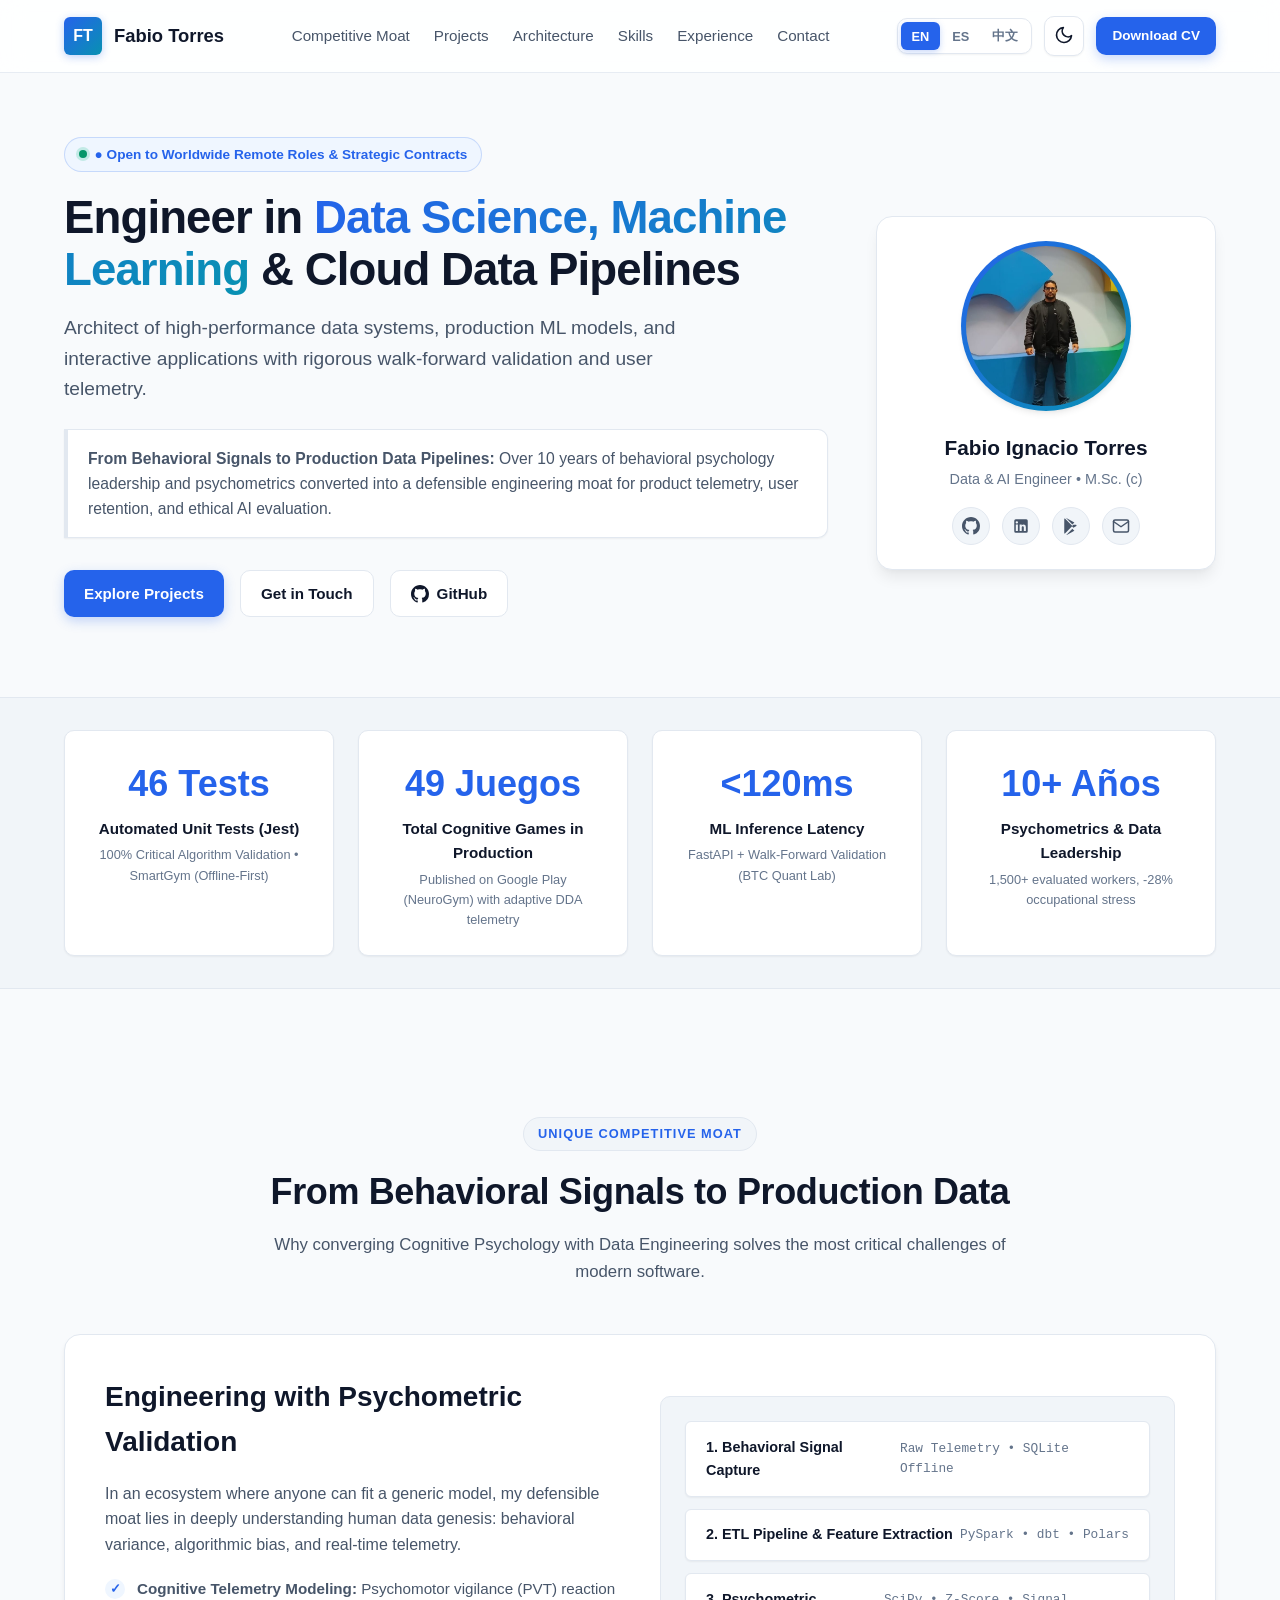
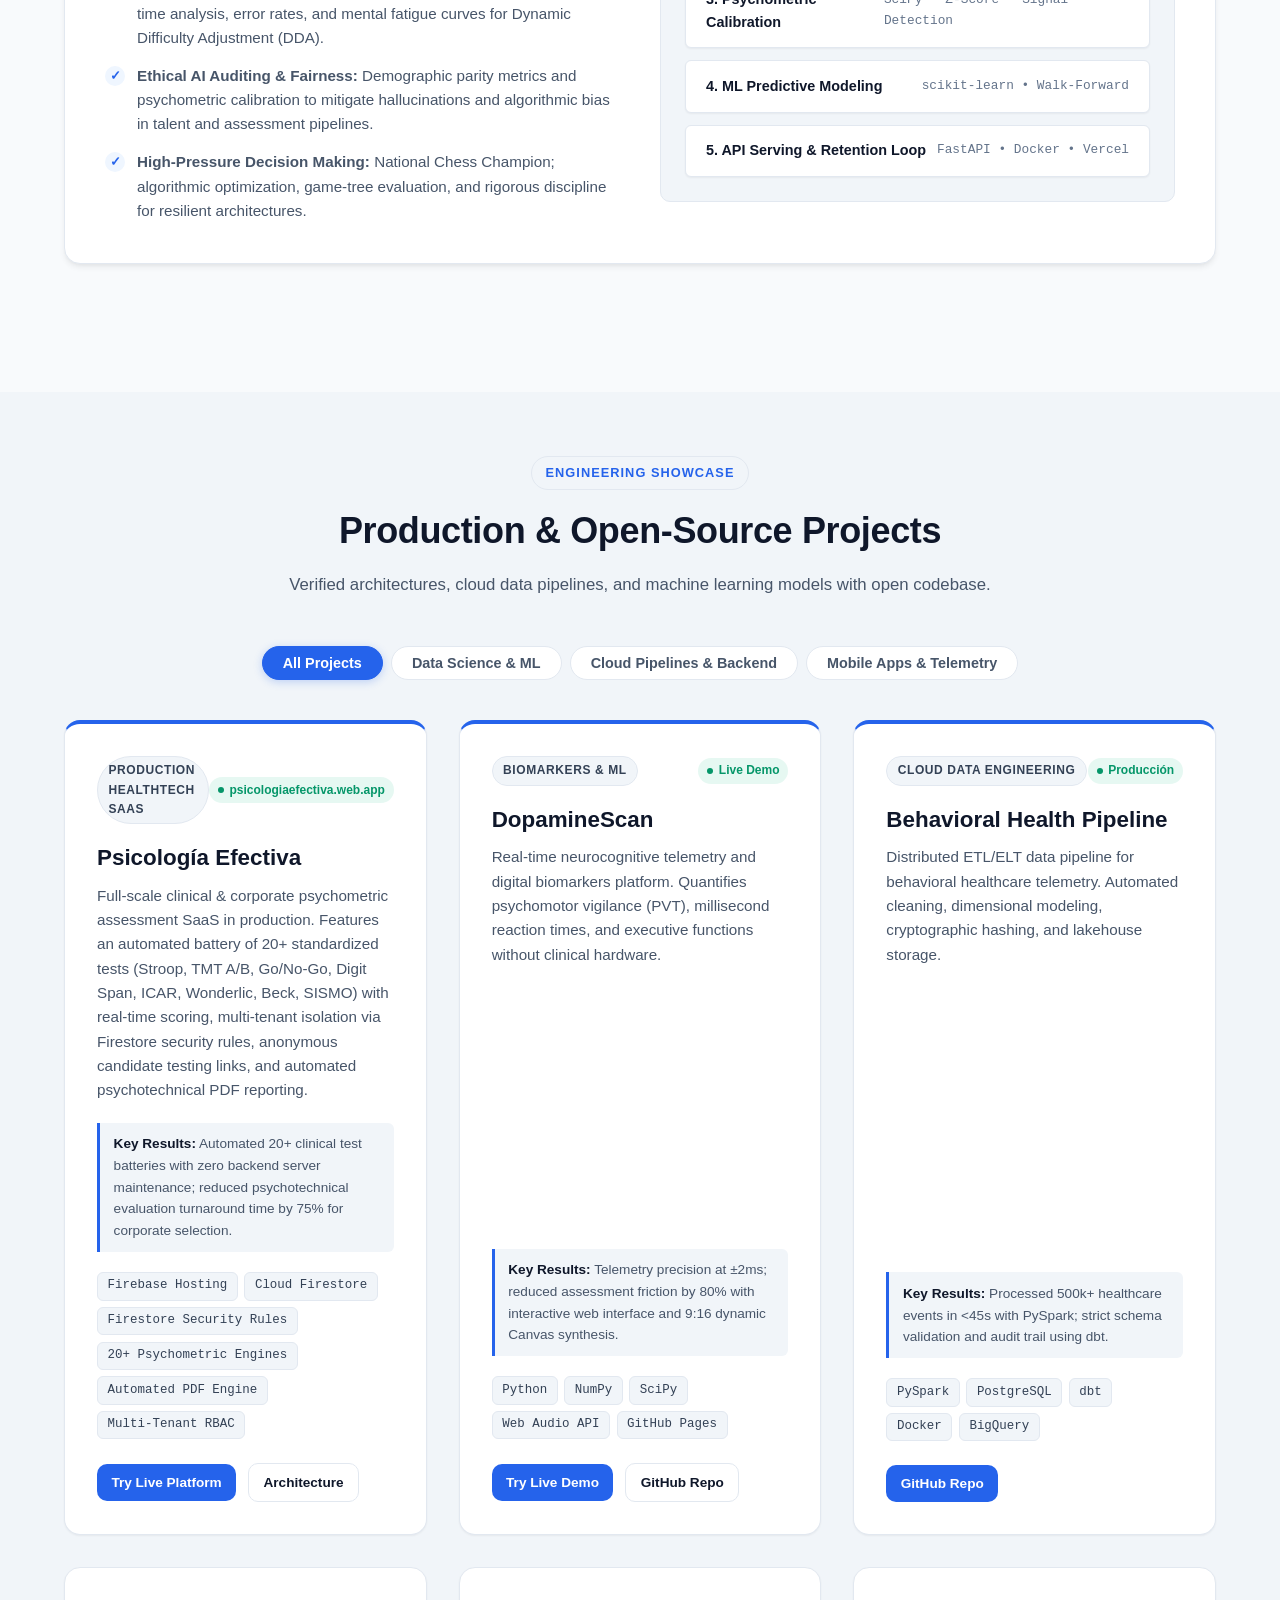
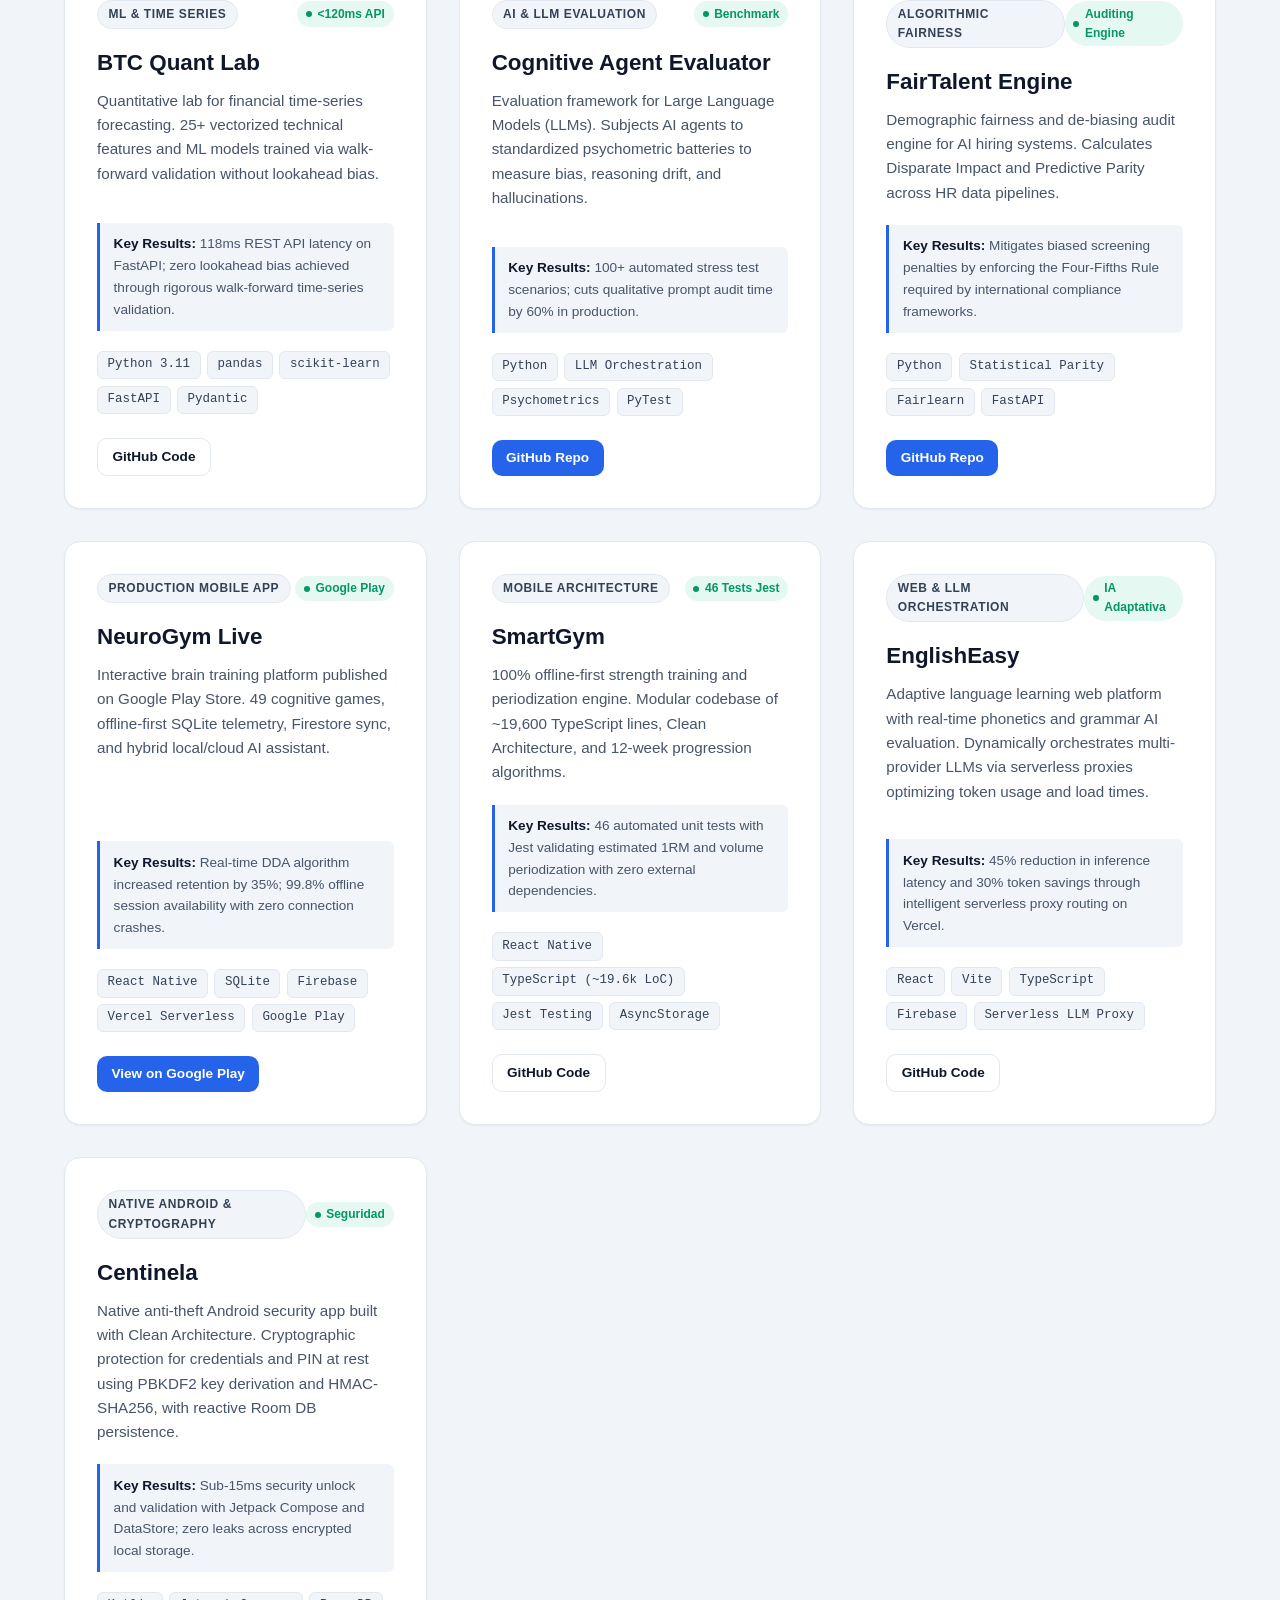
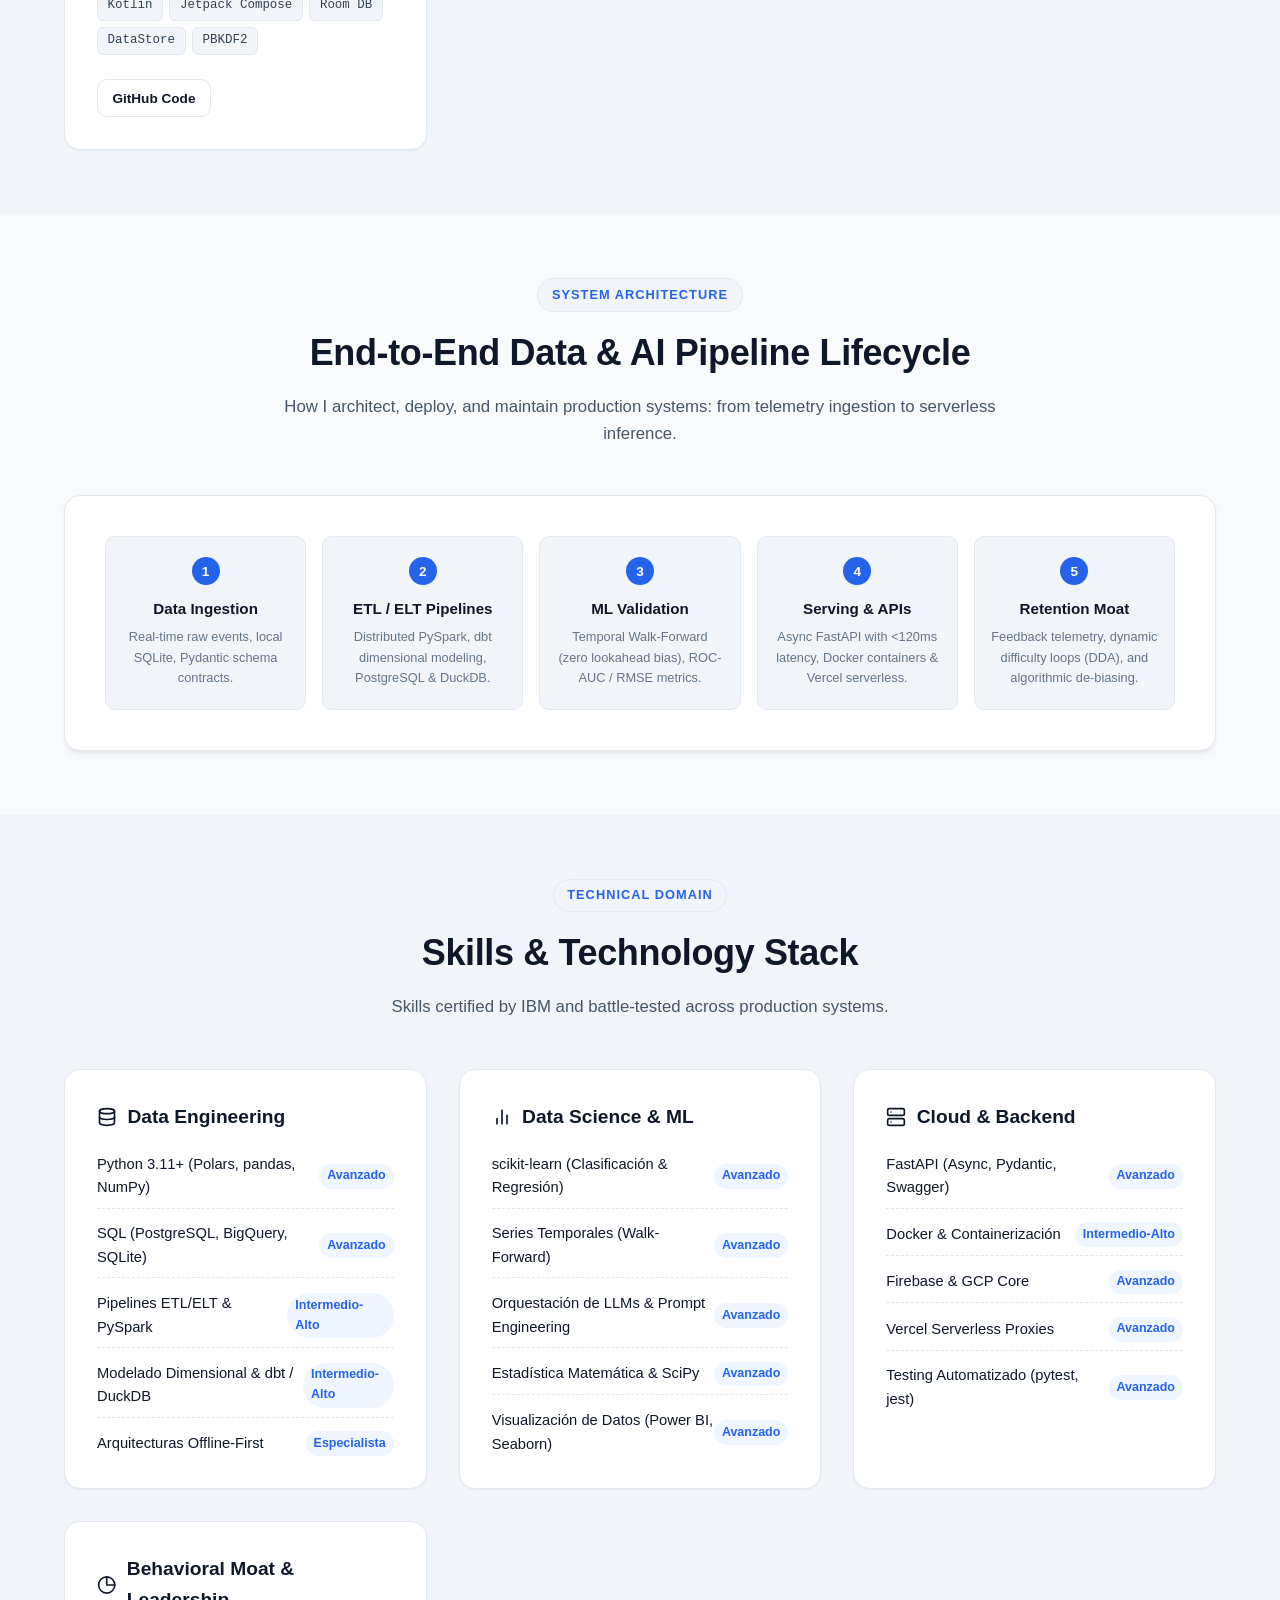
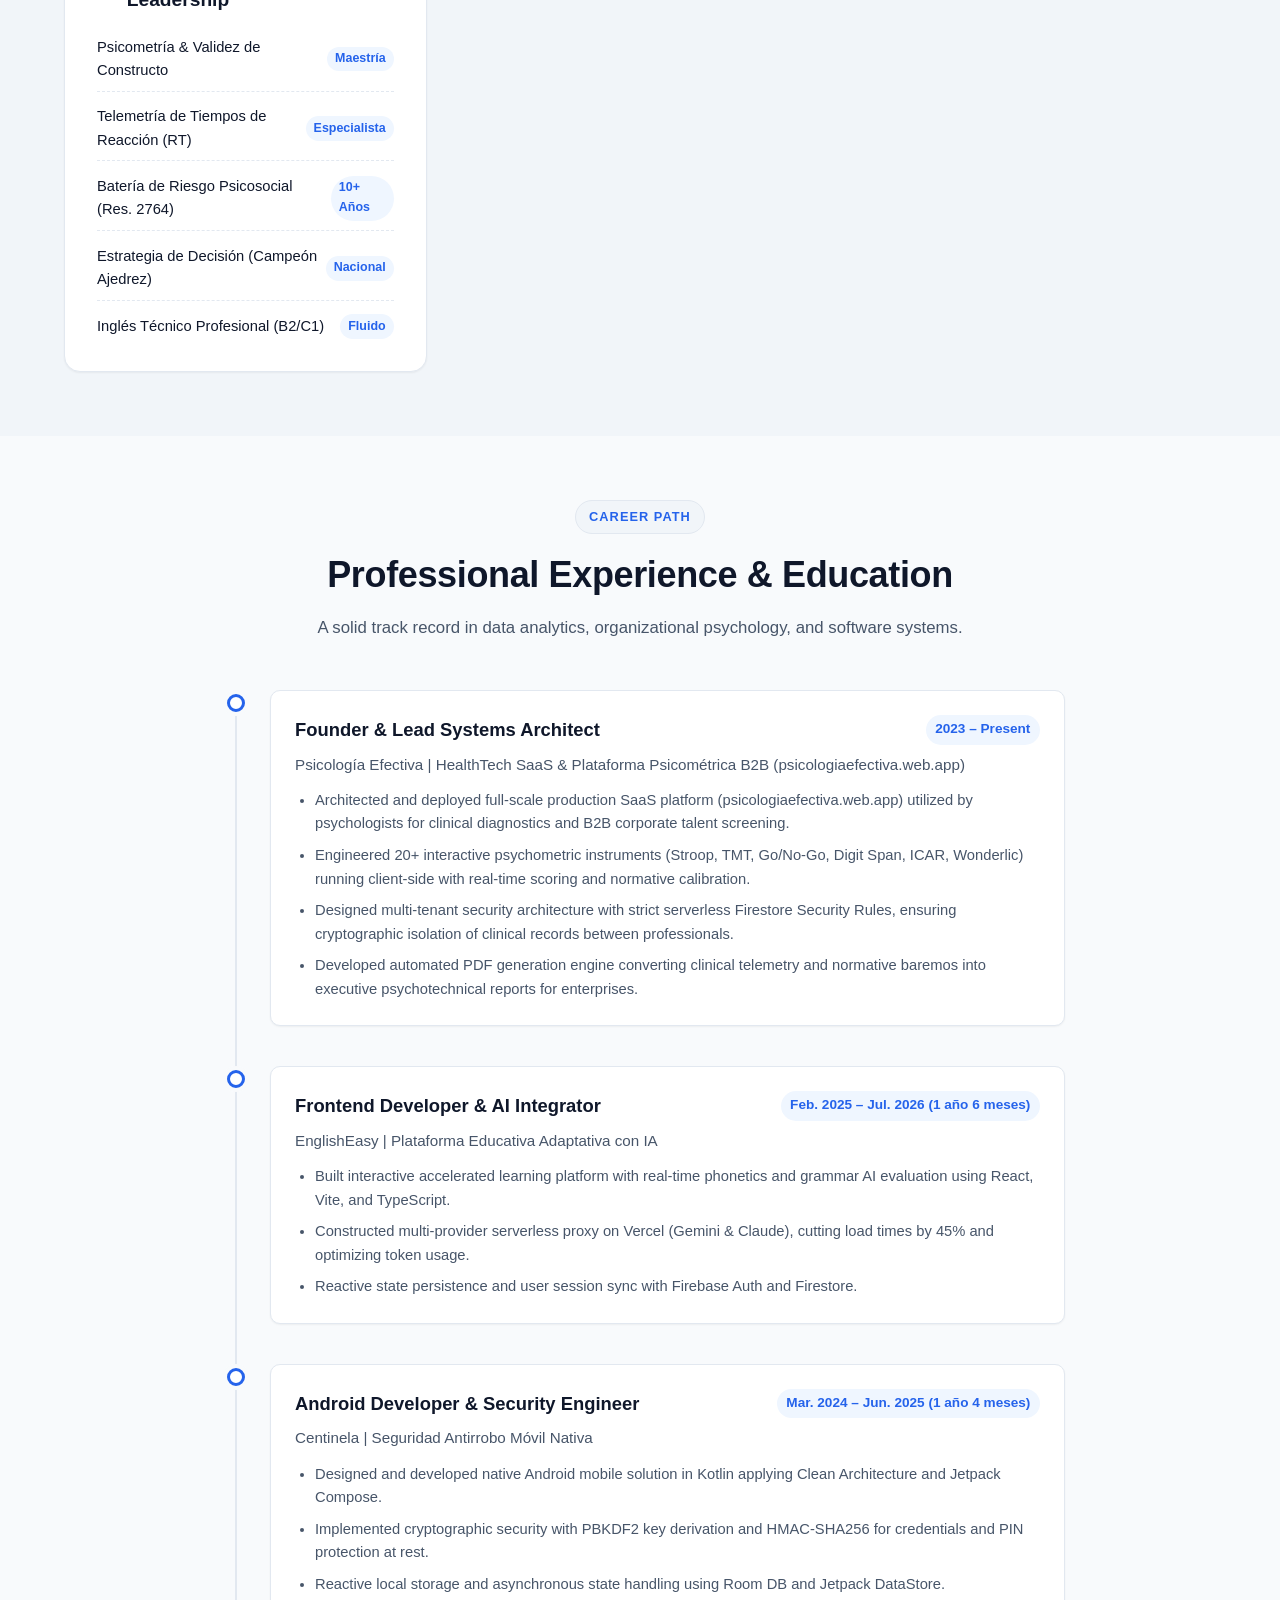
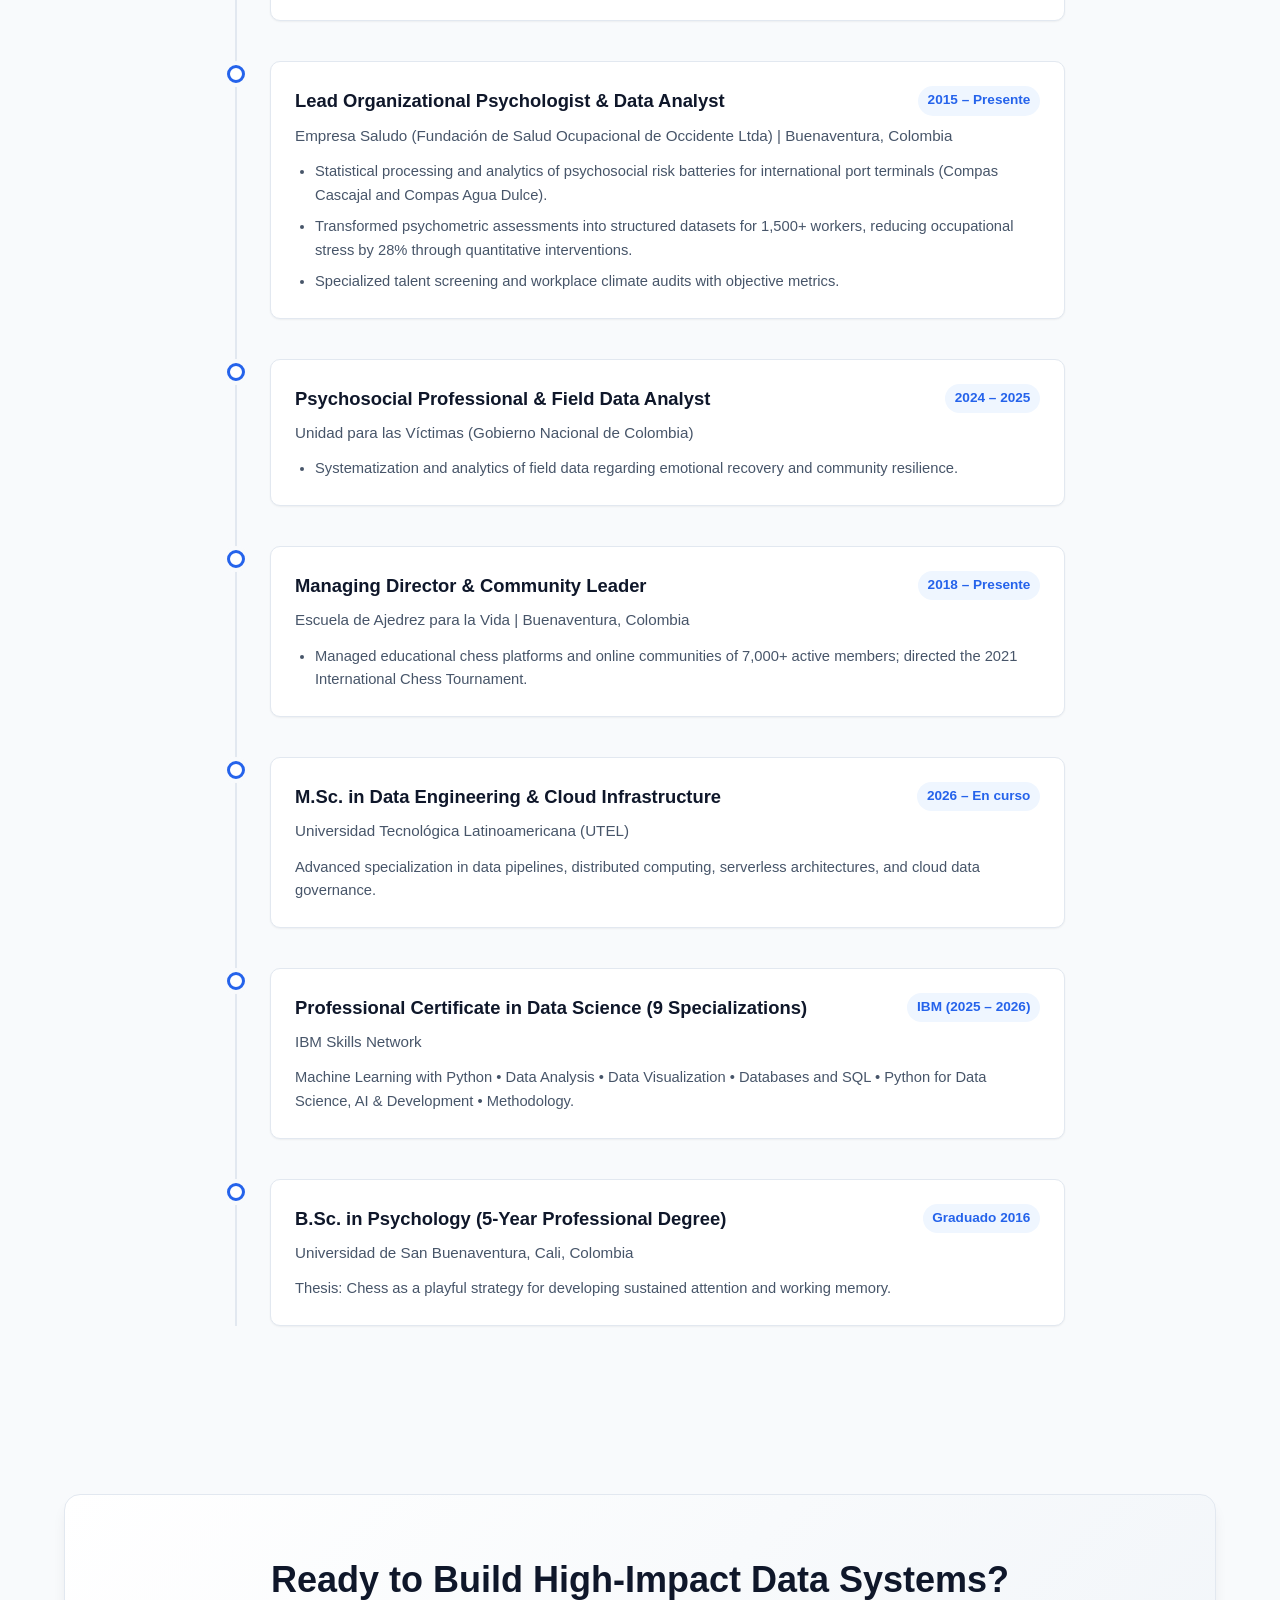
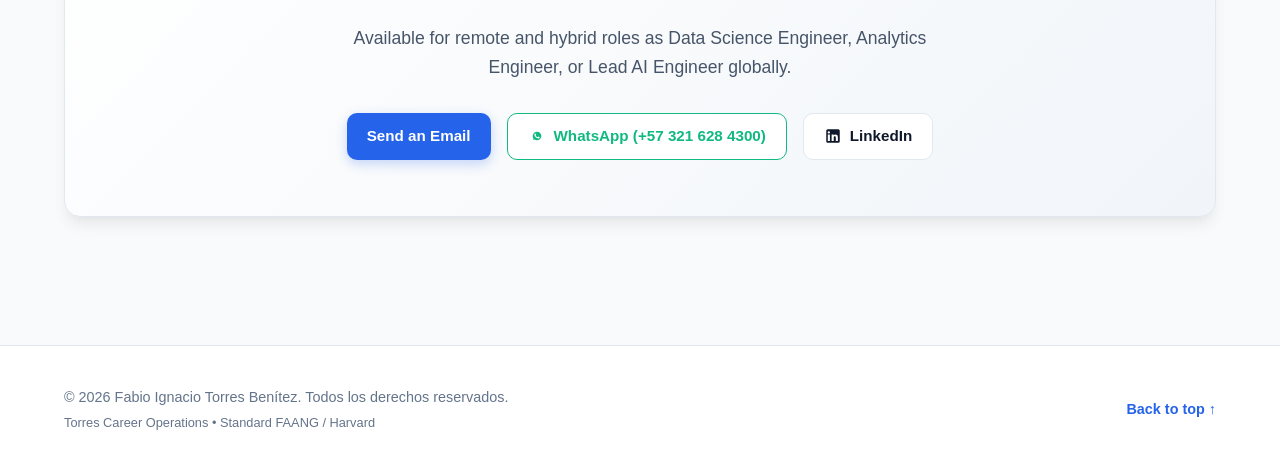
==== commit d3976613: "style: replace internal XYZ label with industry standard 'Key Results' / 'Resultados Clave'" ====
--- a/index.html
+++ b/index.html
@@ -251,7 +251,7 @@
             Full-scale clinical & corporate psychometric assessment SaaS in production. Features an automated battery of 20+ standardized tests (Stroop, TMT A/B, Go/No-Go, Digit Span, ICAR, Wonderlic, Beck, SISMO) with real-time scoring, multi-tenant isolation via Firestore security rules, anonymous candidate testing links, and automated psychotechnical PDF reporting.
           </p>
           <div class="xyz-metric-box">
-            <strong data-i18n-en="XYZ Impact:" data-i18n-es="Impacto XYZ:" data-i18n-zh="XYZ 成果：">XYZ Impact:</strong>
+            <strong data-i18n-en="Key Results:" data-i18n-es="Resultados Clave:" data-i18n-zh="核心成效：">Key Results:</strong>
             <span data-i18n-en=" Automated 20+ clinical test batteries with zero backend server maintenance; reduced psychotechnical evaluation turnaround time by 75% for corporate selection." data-i18n-es=" Batería de 20+ pruebas clínicas automatizadas con cero costo de servidores propios; reducción del 75% en tiempo de emisión de informes psicotécnicos corporativos." data-i18n-zh=" 20+ 款临床与认知测验全自动化执行，零自建服务器运维成本；将企业选拔心理技术报告出具周期缩短 75%。"> Automated 20+ clinical test batteries with zero backend server maintenance; reduced psychotechnical evaluation turnaround time by 75% for corporate selection.</span>
           </div>
           <div class="tech-tags">
@@ -279,7 +279,7 @@
             Plataforma de telemetría neurocognitiva y biomarcadores digitales en tiempo real. Mide latencia psicomotora (PVT), tiempos de reacción milimétricos y funciones ejecutivas sin hardware clínico.
           </p>
           <div class="xyz-metric-box">
-            <strong data-i18n-es="Impacto XYZ:" data-i18n-en="XYZ Impact:">Impacto XYZ:</strong>
+            <strong data-i18n-es="Resultados Clave:" data-i18n-en="Key Results:">Key Results:</strong>
             <span data-i18n-es=" Precisión de telemetría a ±2ms; reducción de fricción diagnóstica en un 80% mediante interfaz interactiva web y síntesis en Canvas 9:16." data-i18n-en=" Telemetry precision at ±2ms; reduced assessment friction by 80% with interactive web interface and 9:16 dynamic Canvas synthesis."> Precisión de telemetría a ±2ms; reducción de fricción diagnóstica en un 80% mediante interfaz interactiva web y síntesis en Canvas 9:16.</span>
           </div>
           <div class="tech-tags">
@@ -306,7 +306,7 @@
             Canalización de datos ETL/ELT distribuida y compatible con estándares de salud para telemetría conductual. Limpieza, modelado dimensional, anonimización criptográfica y almacenamiento lakehouse.
           </p>
           <div class="xyz-metric-box">
-            <strong data-i18n-es="Impacto XYZ:" data-i18n-en="XYZ Impact:">Impacto XYZ:</strong>
+            <strong data-i18n-es="Resultados Clave:" data-i18n-en="Key Results:">Key Results:</strong>
             <span data-i18n-es=" Procesamiento de 500,000+ eventos de salud en <45s con PySpark; auditoría estricta y esquemas validados con dbt." data-i18n-en=" Processed 500k+ healthcare events in <45s with PySpark; strict schema validation and audit trail using dbt."> Procesamiento de 500,000+ eventos de salud en &lt;45s con PySpark; auditoría estricta y esquemas validados con dbt.</span>
           </div>
           <div class="tech-tags">
@@ -332,7 +332,7 @@
             Laboratorio cuantitativo para análisis y predicción de series de tiempo financieras. 25+ características técnicas vectorizadas y modelos predictivos con scikit-learn.
           </p>
           <div class="xyz-metric-box">
-            <strong data-i18n-es="Impacto XYZ:" data-i18n-en="XYZ Impact:">Impacto XYZ:</strong>
+            <strong data-i18n-es="Resultados Clave:" data-i18n-en="Key Results:">Key Results:</strong>
             <span data-i18n-es=" Latencia de inferencia API REST de 118ms en FastAPI; eliminación total de sesgo de anticipación mediante validación walk-forward." data-i18n-en=" 118ms REST API latency on FastAPI; zero lookahead bias achieved through rigorous walk-forward time-series validation."> Latencia de inferencia API REST de 118ms en FastAPI; eliminación total de sesgo de anticipación mediante validación walk-forward.</span>
           </div>
           <div class="tech-tags">
@@ -358,7 +358,7 @@
             Framework de evaluación y calibración conductual para Modelos de Lenguaje Grande (LLMs). Somete a agentes de IA a pruebas psicométricas estandarizadas para medir sesgo, coherencia y límites de alucinación.
           </p>
           <div class="xyz-metric-box">
-            <strong data-i18n-es="Impacto XYZ:" data-i18n-en="XYZ Impact:">Impacto XYZ:</strong>
+            <strong data-i18n-es="Resultados Clave:" data-i18n-en="Key Results:">Key Results:</strong>
             <span data-i18n-es=" Suite automatizada con 100+ escenarios de estrés cognitivo; reduce en un 60% el tiempo de auditoría cualitativa de prompts en producción." data-i18n-en=" 100+ automated stress test scenarios; cuts qualitative prompt audit time by 60% in production."> Suite automatizada con 100+ escenarios de estrés cognitivo; reduce en un 60% el tiempo de auditoría cualitativa de prompts en producción.</span>
           </div>
           <div class="tech-tags">
@@ -383,7 +383,7 @@
             Motor de auditoría de equidad demográfica y desesgo para algoritmos de contratación y screening de talento. Calcula índices de Impacto Dispar y Paridad Predictiva en datasets de reclutamiento.
           </p>
           <div class="xyz-metric-box">
-            <strong data-i18n-es="Impacto XYZ:" data-i18n-en="XYZ Impact:">Impacto XYZ:</strong>
+            <strong data-i18n-es="Resultados Clave:" data-i18n-en="Key Results:">Key Results:</strong>
             <span data-i18n-es=" Mitiga penalizaciones de selección sesgada garantizando la regla del 80% (Four-Fifths Rule) exigida por marcos regulatorios internacionales." data-i18n-en=" Mitigates biased screening penalties by enforcing the Four-Fifths Rule required by international compliance frameworks."> Mitiga penalizaciones de selección sesgada garantizando la regla del 80% (Four-Fifths Rule) exigida por marcos regulatorios internacionales.</span>
           </div>
           <div class="tech-tags">
@@ -408,7 +408,7 @@
             Plataforma interactiva de estimulación neurocognitiva publicada oficialmente en Google Play. 49 juegos cognitivos, telemetría offline-first con SQLite, sincronización a Firestore y asistente de IA híbrido.
           </p>
           <div class="xyz-metric-box">
-            <strong data-i18n-es="Impacto XYZ:" data-i18n-en="XYZ Impact:">Impacto XYZ:</strong>
+            <strong data-i18n-es="Resultados Clave:" data-i18n-en="Key Results:">Key Results:</strong>
             <span data-i18n-es=" Algoritmo DDA en tiempo real aumentó la retención en un 35%; disponibilidad del 99.8% en sesiones offline sin fallos de red." data-i18n-en=" Real-time DDA algorithm increased retention by 35%; 99.8% offline session availability with zero connection crashes."> Algoritmo DDA en tiempo real aumentó la retención en un 35%; disponibilidad del 99.8% en sesiones offline sin fallos de red.</span>
           </div>
           <div class="tech-tags">
@@ -434,7 +434,7 @@
             Motor móvil de entrenamiento de fuerza y sobrecarga progresiva 100% offline-first. Base de código modular de ~19,600 líneas de TypeScript, Clean Architecture y algoritmos de periodización de 12 semanas.
           </p>
           <div class="xyz-metric-box">
-            <strong data-i18n-es="Impacto XYZ:" data-i18n-en="XYZ Impact:">Impacto XYZ:</strong>
+            <strong data-i18n-es="Resultados Clave:" data-i18n-en="Key Results:">Key Results:</strong>
             <span data-i18n-es=" 46 pruebas unitarias automatizadas con Jest validando cálculos de 1RM estimado y periodización sin dependencias externas." data-i18n-en=" 46 automated unit tests with Jest validating estimated 1RM and volume periodization with zero external dependencies."> 46 pruebas unitarias automatizadas con Jest validando cálculos de 1RM estimado y periodización sin dependencias externas.</span>
           </div>
           <div class="tech-tags">
@@ -460,7 +460,7 @@
             Plataforma web de aprendizaje adaptativo de idiomas con evaluación fonética y gramatical en tiempo real. Orquesta múltiples LLMs (Gemini, Claude) mediante un proxy serverless multi-proveedor que optimiza latencia y consumo de tokens.
           </p>
           <div class="xyz-metric-box">
-            <strong data-i18n-es="Impacto XYZ:" data-i18n-en="XYZ Impact:">Impacto XYZ:</strong>
+            <strong data-i18n-es="Resultados Clave:" data-i18n-en="Key Results:">Key Results:</strong>
             <span data-i18n-es=" Reducción del 45% en latencia de inferencia y ahorro del 30% en tokens mediante enrutamiento inteligente serverless en Vercel." data-i18n-en=" 45% reduction in inference latency and 30% token savings through intelligent serverless proxy routing on Vercel."> Reducción del 45% en latencia de inferencia y ahorro del 30% en tokens mediante enrutamiento inteligente serverless en Vercel.</span>
           </div>
           <div class="tech-tags">
@@ -486,7 +486,7 @@
             Aplicación móvil nativa de seguridad antirrobo para Android estructurada bajo Clean Architecture. Protección criptográfica de credenciales y PIN en reposo mediante derivación de claves PBKDF2 y HMAC-SHA256, con persistencia reactiva en Room DB.
           </p>
           <div class="xyz-metric-box">
-            <strong data-i18n-es="Impacto XYZ:" data-i18n-en="XYZ Impact:">Impacto XYZ:</strong>
+            <strong data-i18n-es="Resultados Clave:" data-i18n-en="Key Results:">Key Results:</strong>
             <span data-i18n-es=" Desbloqueo y validación de seguridad sub-15ms con Jetpack Compose y DataStore; cero fugas en almacenamiento local cifrado." data-i18n-en=" Sub-15ms security unlock and validation with Jetpack Compose and DataStore; zero leaks across encrypted local storage."> Desbloqueo y validación de seguridad sub-15ms con Jetpack Compose y DataStore; cero fugas en almacenamiento local cifrado.</span>
           </div>
           <div class="tech-tags">
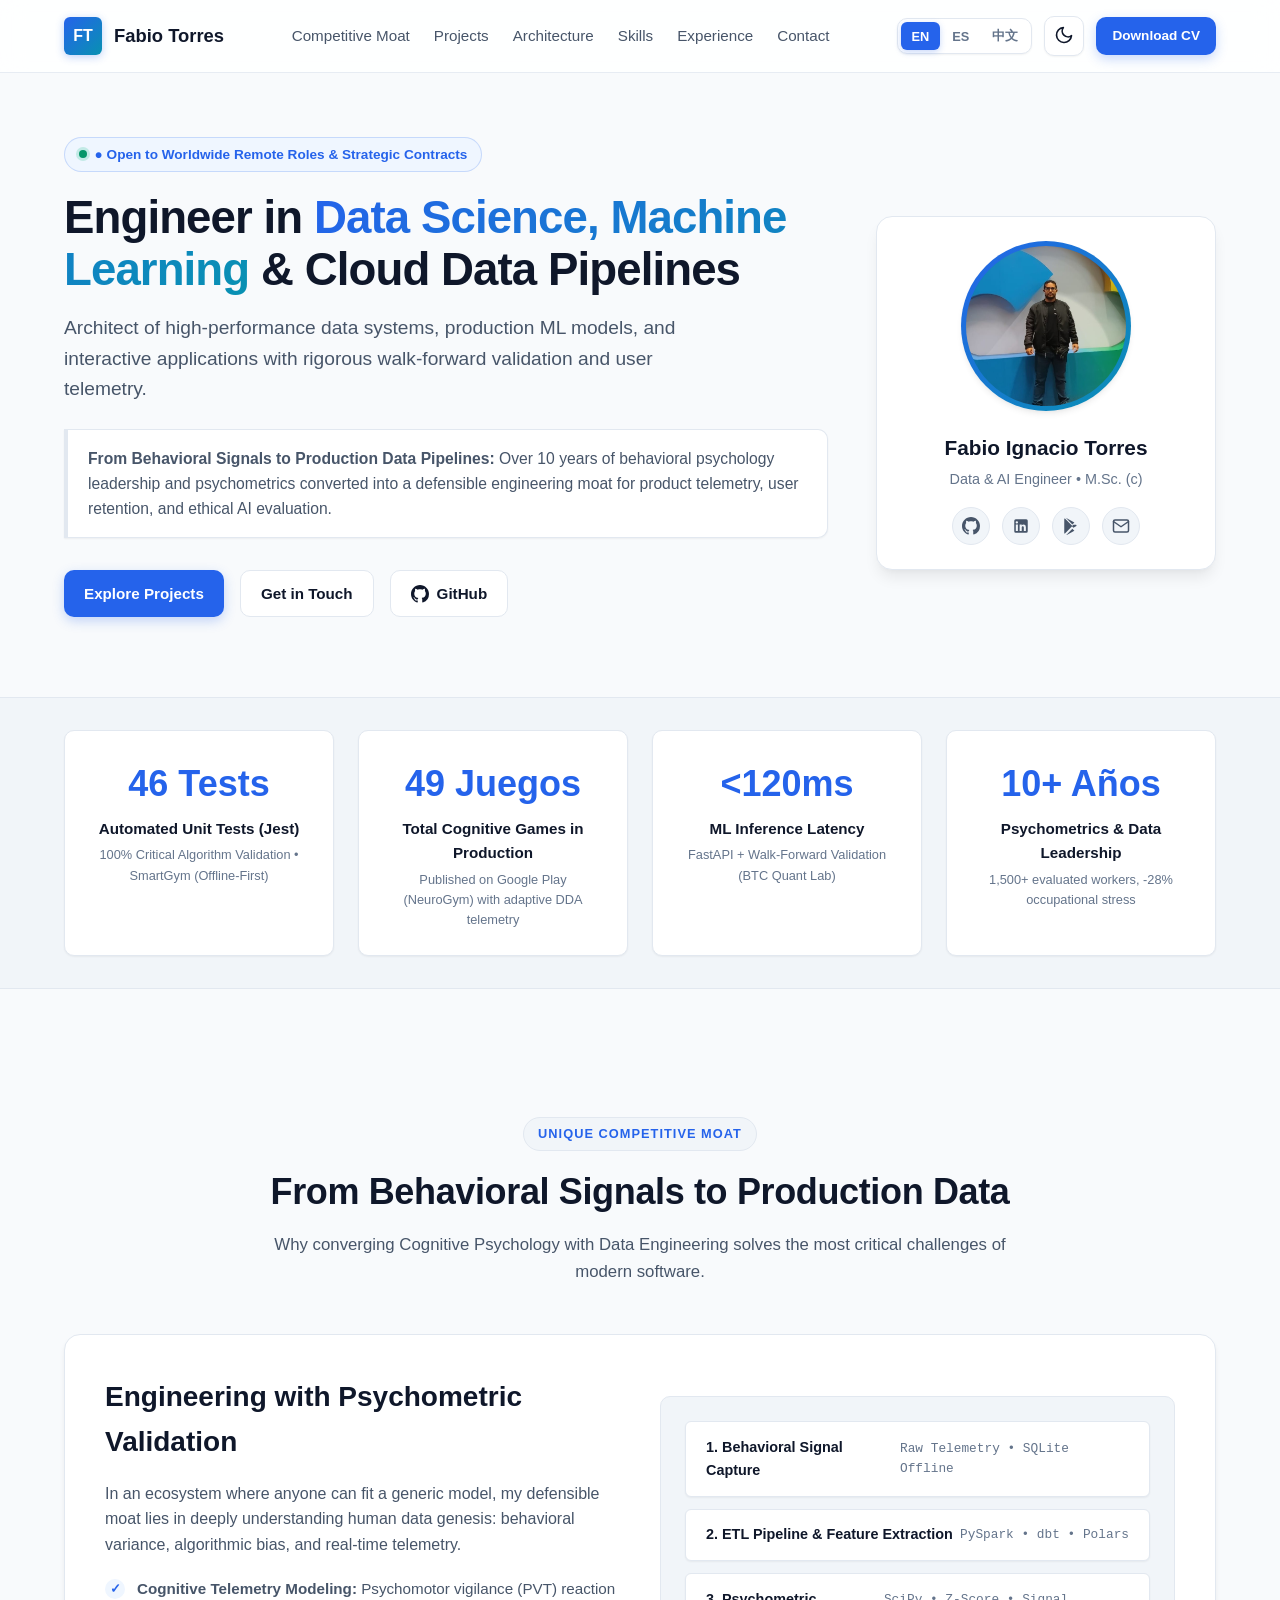
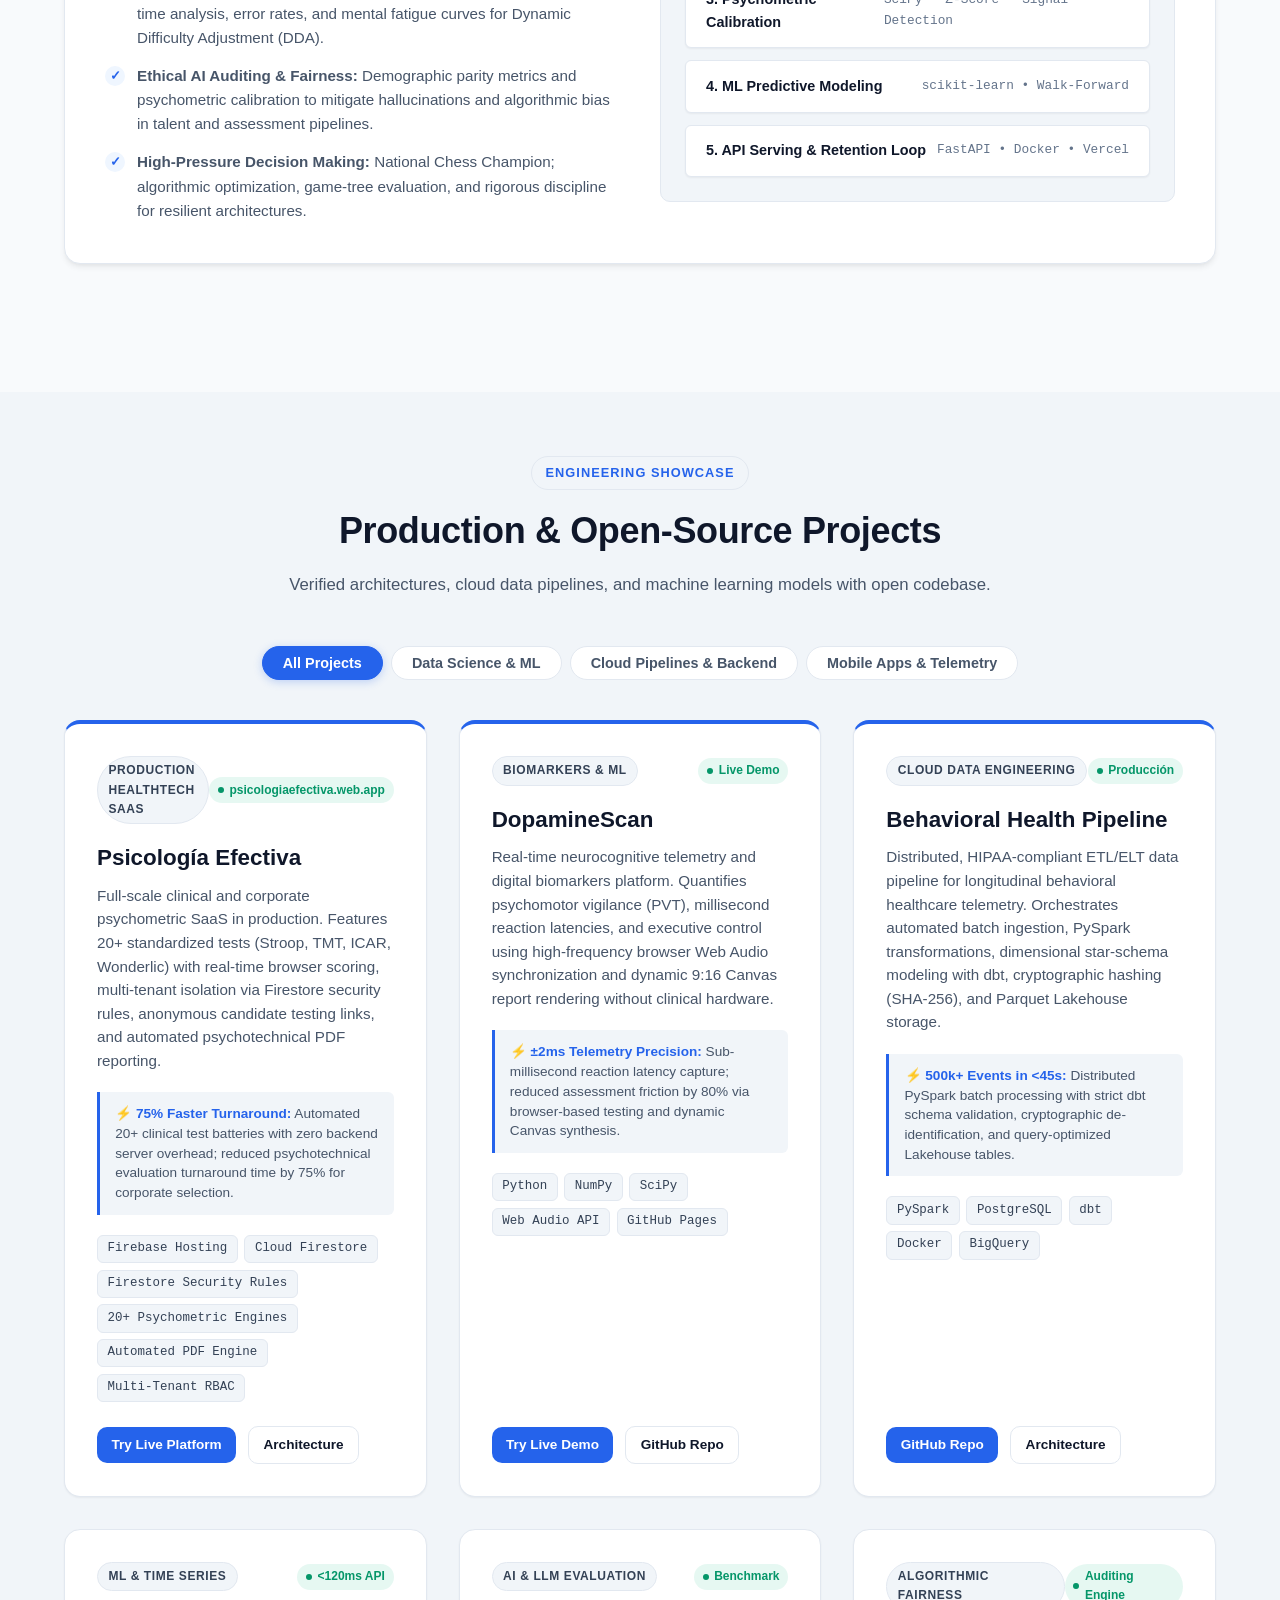
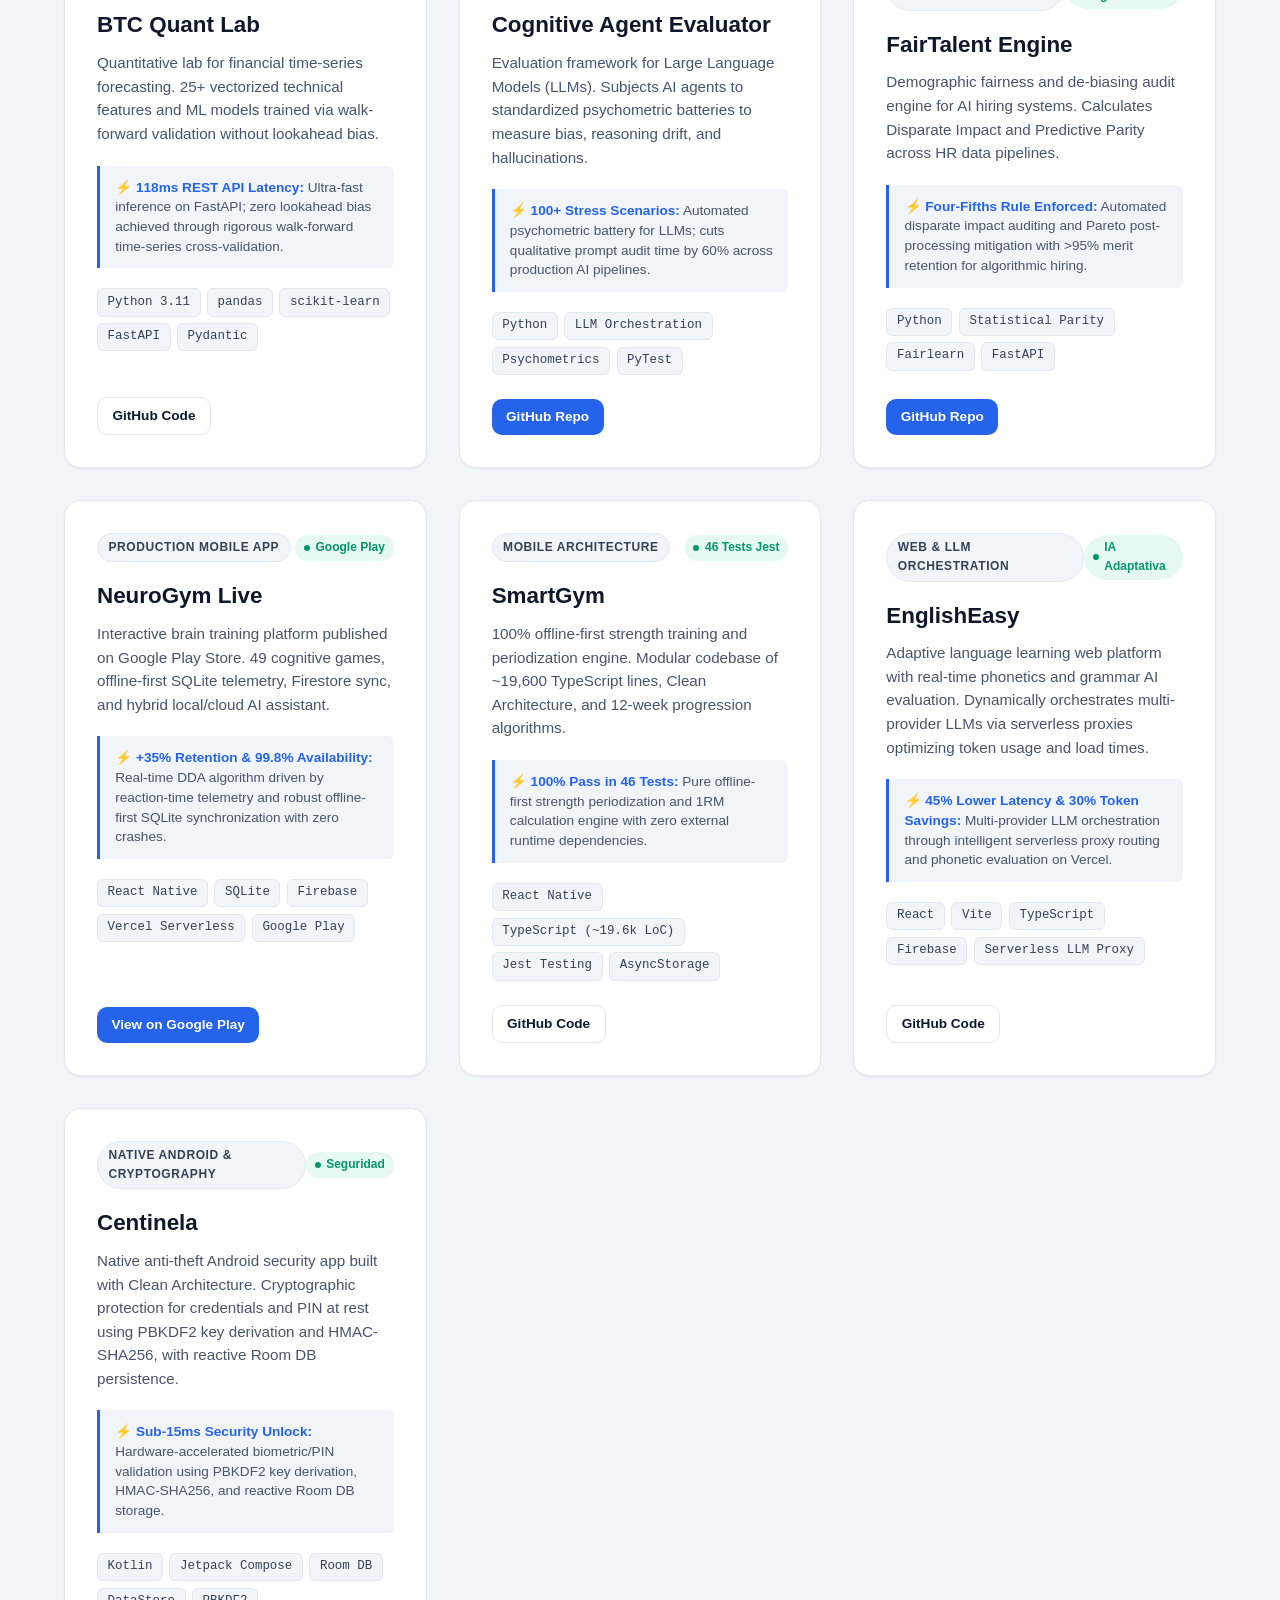
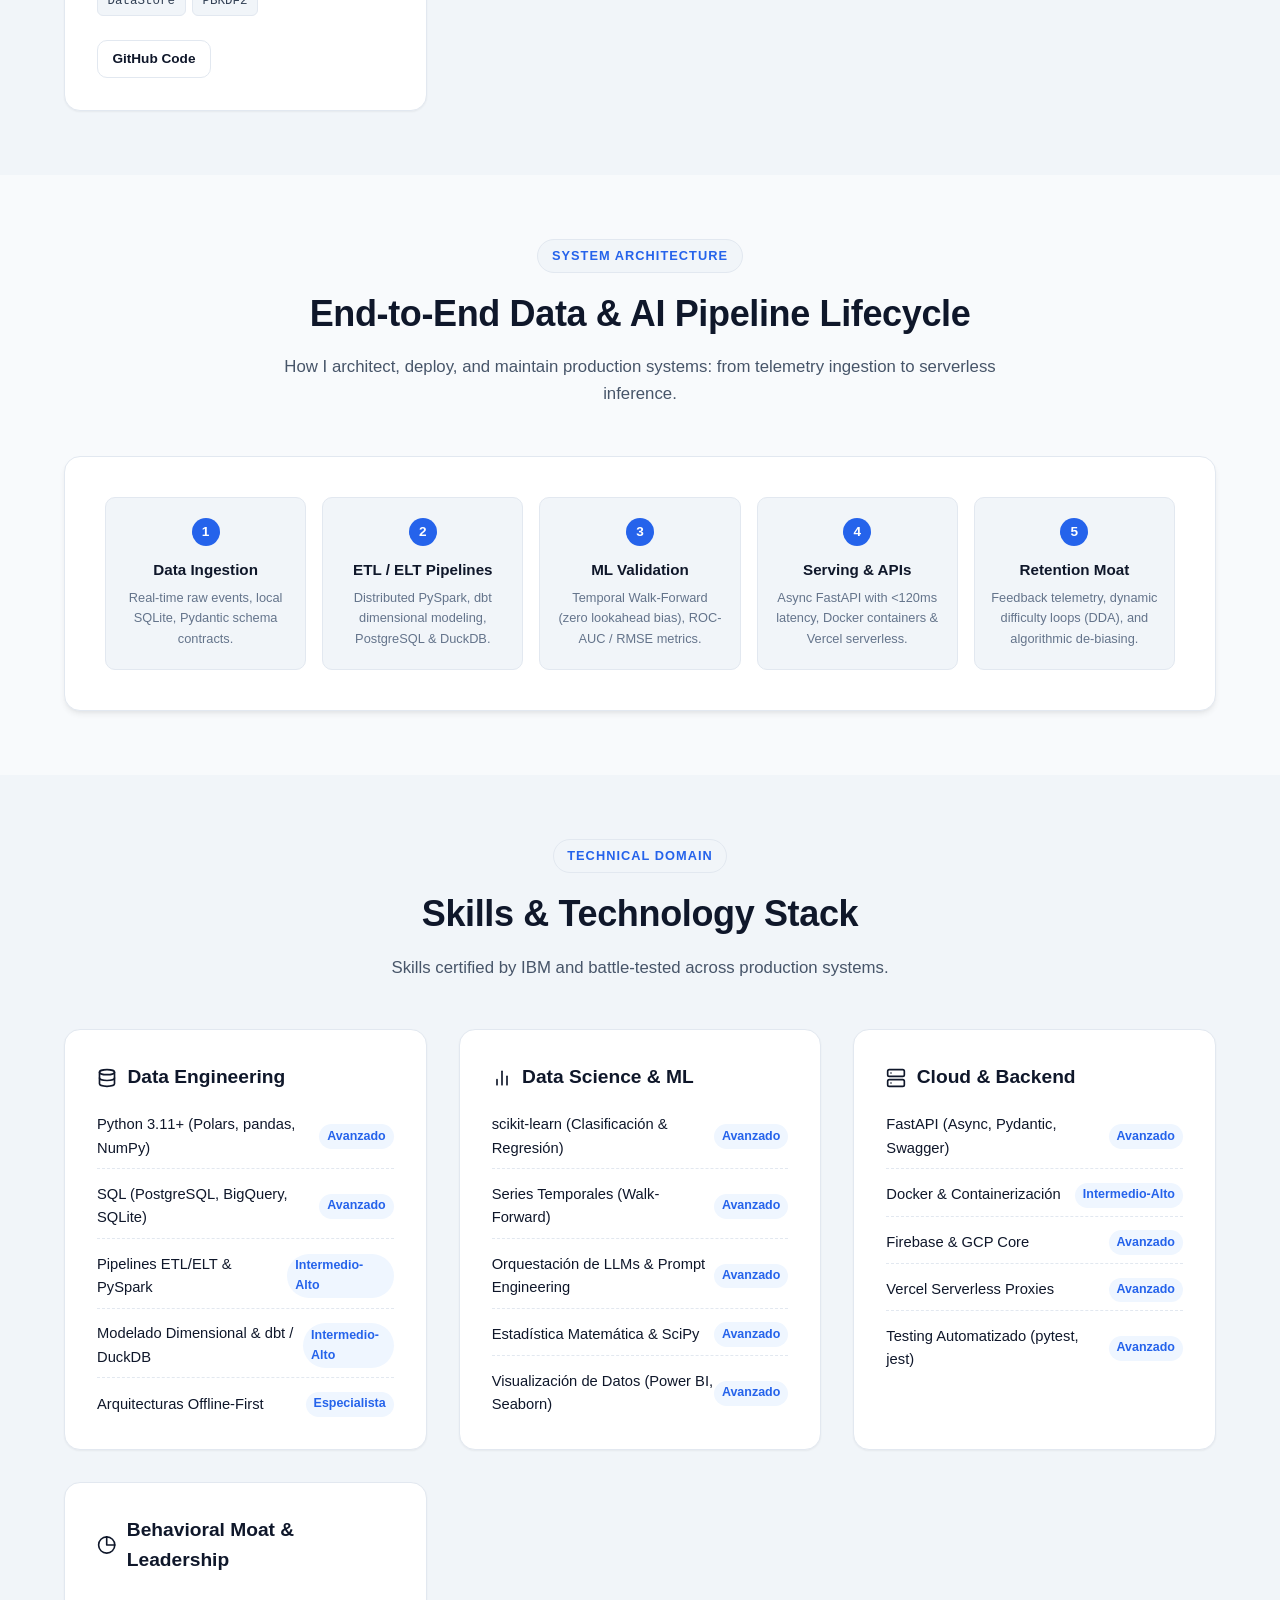
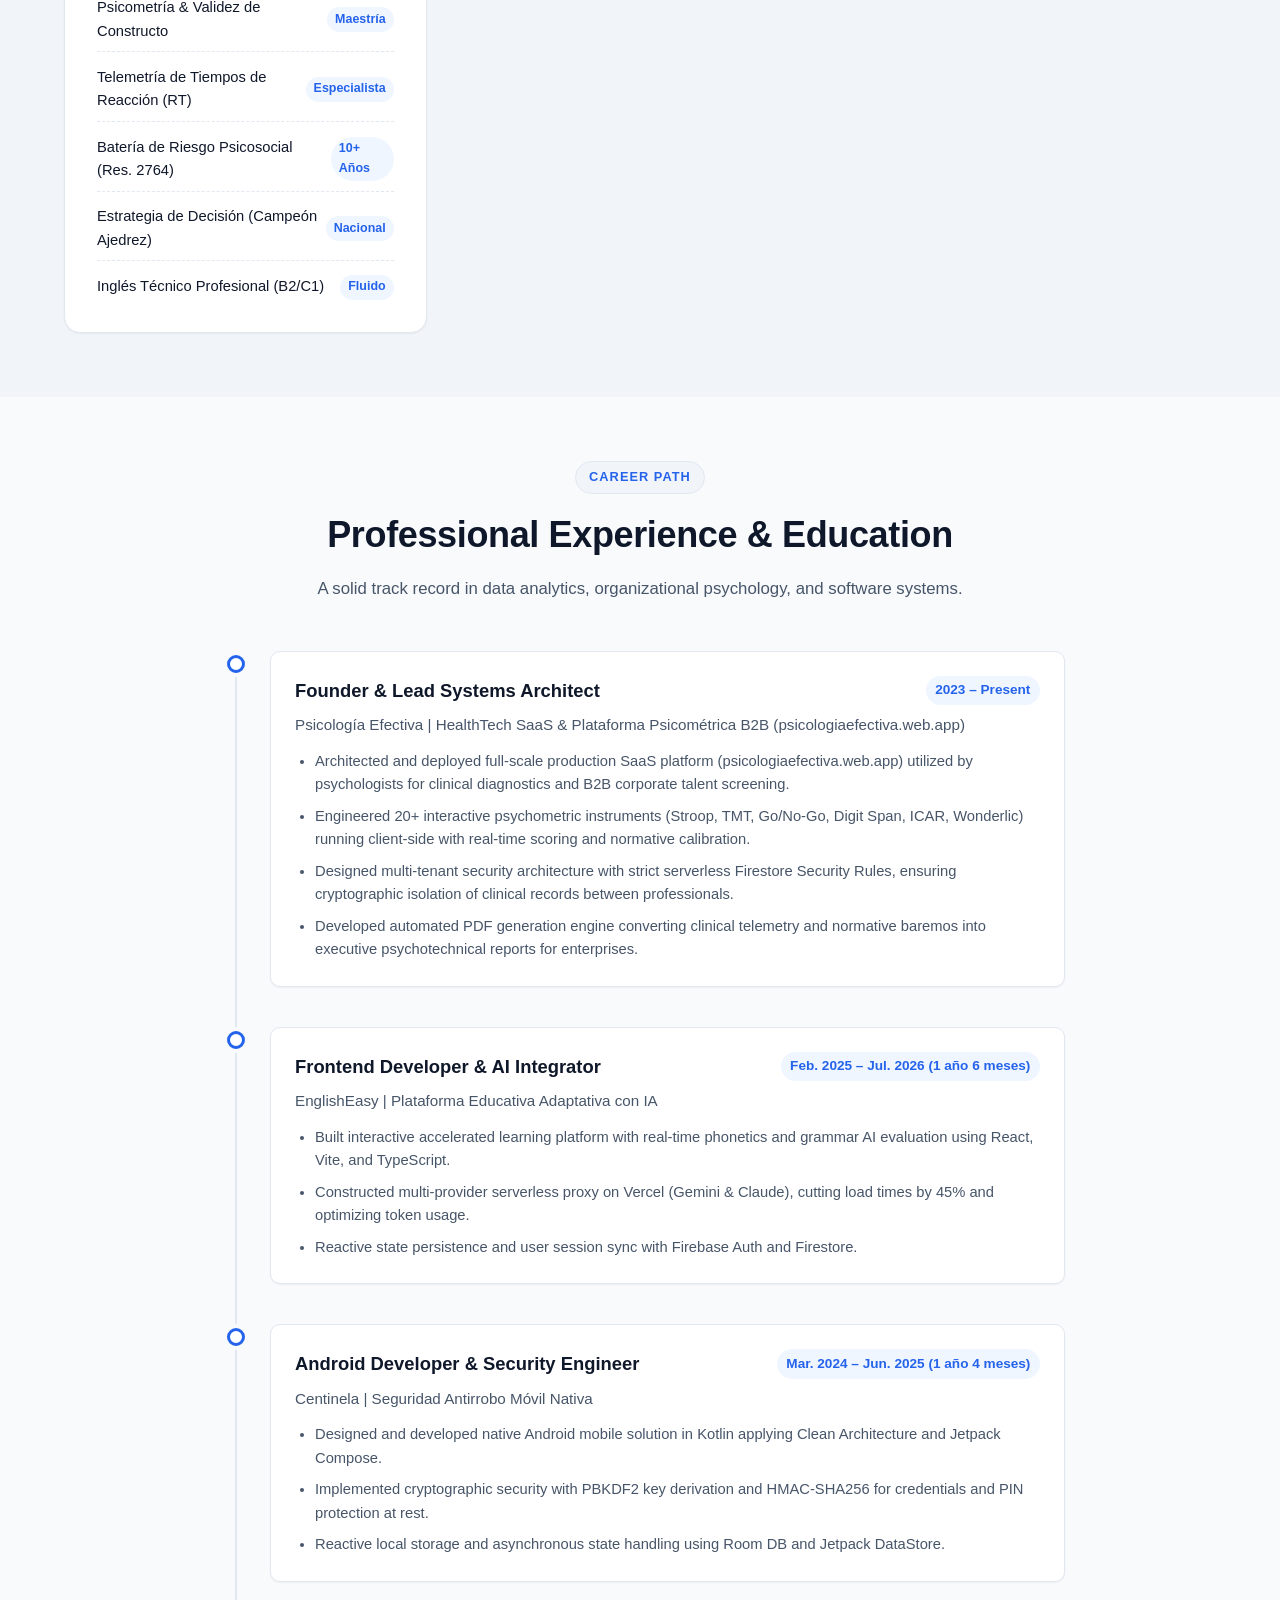
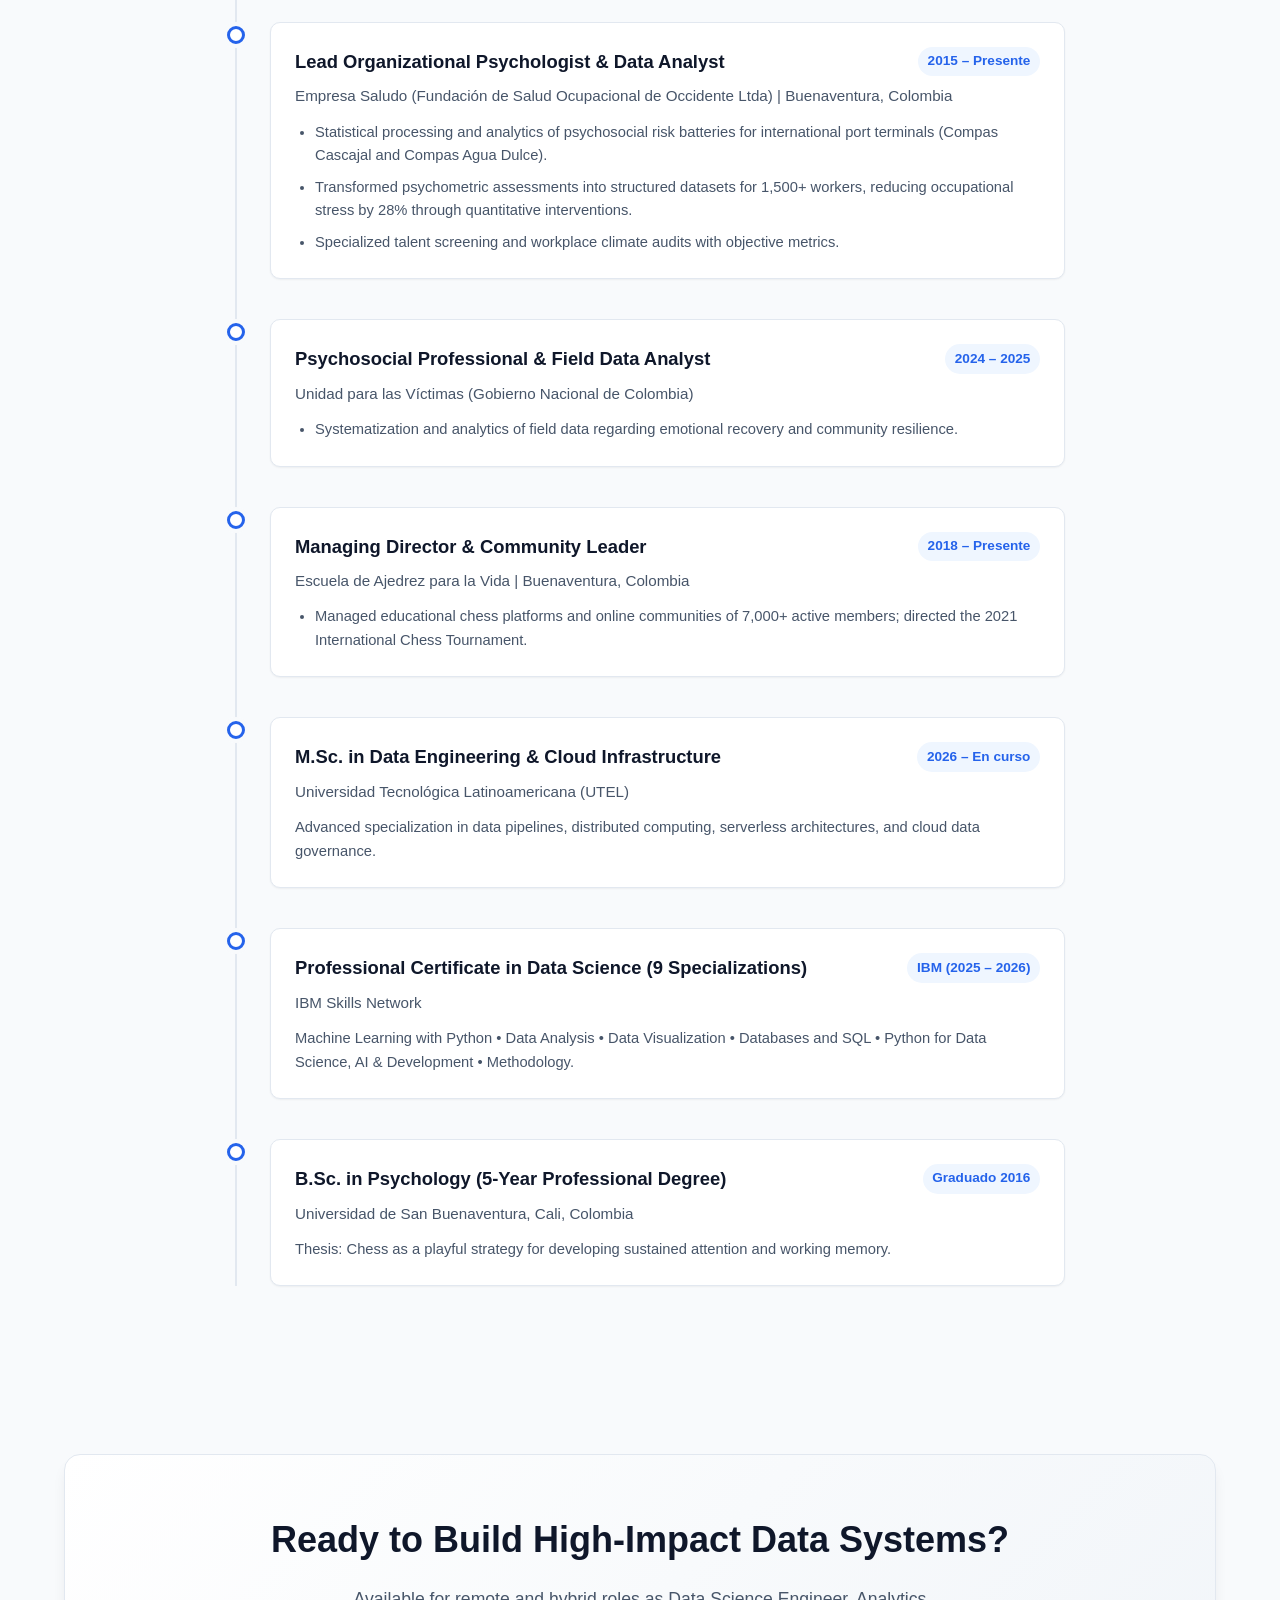
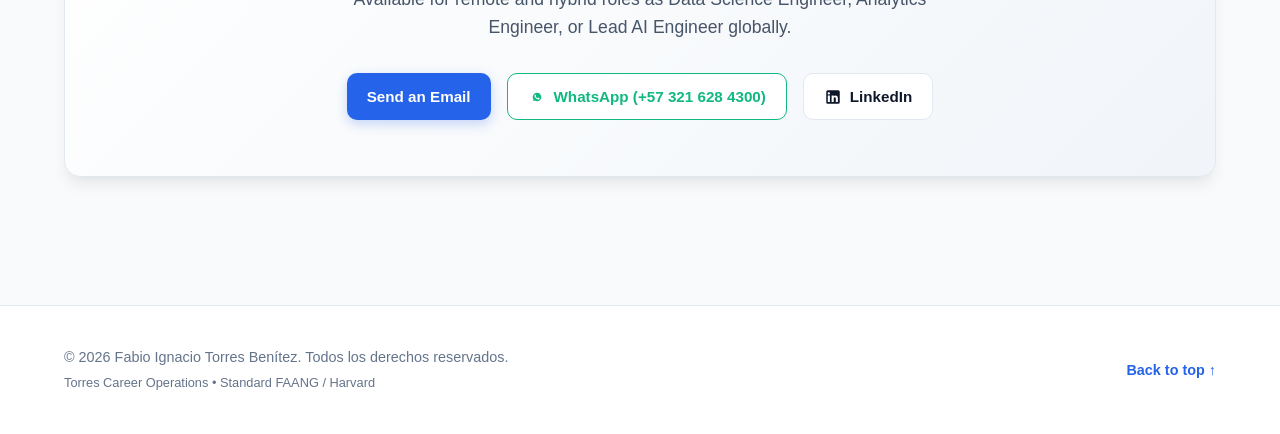
==== commit 201f25cf: "feat(ui): eliminate card whitespace, balance project descriptions, and implement lead-in metric stan" ====
--- a/index.html
+++ b/index.html
@@ -247,12 +247,12 @@
             <span class="live-badge"><span class="live-indicator"></span> psicologiaefectiva.web.app</span>
           </div>
           <h3 class="project-title">Psicología Efectiva</h3>
-          <p class="project-description" data-i18n-en="Full-scale clinical & corporate psychometric assessment SaaS in production. Features an automated battery of 20+ standardized tests (Stroop, TMT A/B, Go/No-Go, Digit Span, ICAR, Wonderlic, Beck, SISMO) with real-time scoring, multi-tenant isolation via Firestore security rules, anonymous candidate testing links, and automated psychotechnical PDF reporting." data-i18n-es="Plataforma integral de evaluación psicométrica y neurocognitiva para consulta clínica y selección laboral en producción. Batería de 20+ pruebas estandarizadas (Stroop, TMT A/B, Go/No-Go, Digit Span, ICAR, Wonderlic, Beck, SISMO) con cálculo en tiempo real, aislamiento multi-tenant con Firestore Rules, enlaces anónimos de evaluación y generación automatizada de informes psicotécnicos en PDF." data-i18n-zh="生产级临床心理与企业人才选拔认知评估 SaaS 平台。集成 20+ 款标准化神经认知与心理测验（Stroop 抑制控制、TMT 轨迹连线、Go/No-Go、数字广度、ICAR、Wonderlic、Beck 抑郁焦虑、SISMO 早期预警等），支持浏览器端实时常模换算、基于 Firestore Rules 的多租户医生数据隔离，以及面向 B2B 企业的自动化心理鉴定 PDF 报告生成。">
-            Full-scale clinical & corporate psychometric assessment SaaS in production. Features an automated battery of 20+ standardized tests (Stroop, TMT A/B, Go/No-Go, Digit Span, ICAR, Wonderlic, Beck, SISMO) with real-time scoring, multi-tenant isolation via Firestore security rules, anonymous candidate testing links, and automated psychotechnical PDF reporting.
-          </p>
-          <div class="xyz-metric-box">
-            <strong data-i18n-en="Key Results:" data-i18n-es="Resultados Clave:" data-i18n-zh="核心成效：">Key Results:</strong>
-            <span data-i18n-en=" Automated 20+ clinical test batteries with zero backend server maintenance; reduced psychotechnical evaluation turnaround time by 75% for corporate selection." data-i18n-es=" Batería de 20+ pruebas clínicas automatizadas con cero costo de servidores propios; reducción del 75% en tiempo de emisión de informes psicotécnicos corporativos." data-i18n-zh=" 20+ 款临床与认知测验全自动化执行，零自建服务器运维成本；将企业选拔心理技术报告出具周期缩短 75%。"> Automated 20+ clinical test batteries with zero backend server maintenance; reduced psychotechnical evaluation turnaround time by 75% for corporate selection.</span>
+          <p class="project-description" data-i18n-en="Full-scale clinical and corporate psychometric SaaS in production. Features 20+ standardized tests (Stroop, TMT, ICAR, Wonderlic) with real-time browser scoring, multi-tenant isolation via Firestore security rules, anonymous candidate testing links, and automated psychotechnical PDF reporting." data-i18n-es="Plataforma SaaS de evaluación psicométrica y neurocognitiva en producción. Batería de 20+ pruebas estandarizadas (Stroop, TMT, ICAR, Wonderlic) con cálculo en tiempo real, aislamiento multi-tenant con Firestore Rules, enlaces de evaluación anónimos y generación automatizada de informes en PDF." data-i18n-zh="生产级临床心理与企业人才选拔认知评估 SaaS 平台。集成 20+ 款标准化神经认知与心理测验（Stroop、TMT、ICAR、Wonderlic），支持浏览器端实时常模评分、基于 Firestore Rules 的多租户数据隔离与自动化心理鉴定 PDF 报告生成。">
+            Full-scale clinical and corporate psychometric SaaS in production. Features 20+ standardized tests (Stroop, TMT, ICAR, Wonderlic) with real-time browser scoring, multi-tenant isolation via Firestore security rules, anonymous candidate testing links, and automated psychotechnical PDF reporting.
+          </p>
+          <div class="xyz-metric-box">
+            <strong data-i18n-en="⚡ 75% Faster Turnaround:" data-i18n-es="⚡ 75% Menor Tiempo de Entrega:" data-i18n-zh="⚡ 报告出具提速 75%：">⚡ 75% Faster Turnaround:</strong>
+            <span data-i18n-en=" Automated 20+ clinical test batteries with zero backend server overhead; reduced psychotechnical evaluation turnaround time by 75% for corporate selection." data-i18n-es=" 20+ baterías clínicas automatizadas con cero costo de servidores propios; reducción del 75% en tiempo de entrega de informes psicotécnicos corporativos." data-i18n-zh=" 20+ 款临床与认知测验全自动化执行，零自建服务器运维成本；将企业选拔心理报告出具周期缩短 75%。"> Automated 20+ clinical test batteries with zero backend server overhead; reduced psychotechnical evaluation turnaround time by 75% for corporate selection.</span>
           </div>
           <div class="tech-tags">
             <span class="tech-tag">Firebase Hosting</span>
@@ -271,16 +271,16 @@
         <!-- Project 1: DopamineScan -->
         <div class="project-card featured" data-category="data-science mobile-ai">
           <div class="project-badge-bar">
-            <span class="type-badge" data-i18n-es="Biomarcadores & ML" data-i18n-en="Biomarkers & ML">Biomarcadores & ML</span>
+            <span class="type-badge" data-i18n-es="Biomarcadores & ML" data-i18n-en="Biomarkers & ML">Biomarkers & ML</span>
             <span class="live-badge"><span class="live-indicator"></span> Live Demo</span>
           </div>
           <h3 class="project-title">DopamineScan</h3>
-          <p class="project-description" data-i18n-es="Plataforma de telemetría neurocognitiva y biomarcadores digitales en tiempo real. Mide latencia psicomotora (PVT), tiempos de reacción milimétricos y funciones ejecutivas sin hardware clínico." data-i18n-en="Real-time neurocognitive telemetry and digital biomarkers platform. Quantifies psychomotor vigilance (PVT), millisecond reaction times, and executive functions without clinical hardware.">
-            Plataforma de telemetría neurocognitiva y biomarcadores digitales en tiempo real. Mide latencia psicomotora (PVT), tiempos de reacción milimétricos y funciones ejecutivas sin hardware clínico.
-          </p>
-          <div class="xyz-metric-box">
-            <strong data-i18n-es="Resultados Clave:" data-i18n-en="Key Results:">Key Results:</strong>
-            <span data-i18n-es=" Precisión de telemetría a ±2ms; reducción de fricción diagnóstica en un 80% mediante interfaz interactiva web y síntesis en Canvas 9:16." data-i18n-en=" Telemetry precision at ±2ms; reduced assessment friction by 80% with interactive web interface and 9:16 dynamic Canvas synthesis."> Precisión de telemetría a ±2ms; reducción de fricción diagnóstica en un 80% mediante interfaz interactiva web y síntesis en Canvas 9:16.</span>
+          <p class="project-description" data-i18n-en="Real-time neurocognitive telemetry and digital biomarkers platform. Quantifies psychomotor vigilance (PVT), millisecond reaction latencies, and executive control using high-frequency browser Web Audio synchronization and dynamic 9:16 Canvas report rendering without clinical hardware." data-i18n-es="Plataforma de telemetría neurocognitiva y biomarcadores digitales en tiempo real. Mide latencia psicomotora (PVT), tiempos de reacción milimétricos y control ejecutivo mediante sincronización de Web Audio en navegador y generación de reportes en Canvas 9:16 sin hardware clínico." data-i18n-zh="实时神经认知遥测与数字生物标志物平台。基于浏览器高频 Web Audio 精准时钟与动态 9:16 Canvas 图表渲染，免专用临床硬件实现精神运动警觉性 (PVT)、毫秒级反应时与执行功能量化评测。">
+            Real-time neurocognitive telemetry and digital biomarkers platform. Quantifies psychomotor vigilance (PVT), millisecond reaction latencies, and executive control using high-frequency browser Web Audio synchronization and dynamic 9:16 Canvas report rendering without clinical hardware.
+          </p>
+          <div class="xyz-metric-box">
+            <strong data-i18n-en="⚡ ±2ms Telemetry Precision:" data-i18n-es="⚡ Precisión de ±2ms en Telemetría:" data-i18n-zh="⚡ ±2ms 毫秒级遥测精度：">⚡ ±2ms Telemetry Precision:</strong>
+            <span data-i18n-en=" Sub-millisecond reaction latency capture; reduced assessment friction by 80% via browser-based testing and dynamic Canvas synthesis." data-i18n-es=" Captura de latencias de reacción sub-milisegundo; reducción del 80% en fricción diagnóstica mediante evaluación web y síntesis en Canvas." data-i18n-zh=" 亚毫秒级反应潜伏期采集；通过轻量级网页交互与 Canvas 动态报告降低 80% 测评阻力。"> Sub-millisecond reaction latency capture; reduced assessment friction by 80% via browser-based testing and dynamic Canvas synthesis.</span>
           </div>
           <div class="tech-tags">
             <span class="tech-tag">Python</span>
@@ -290,7 +290,7 @@
             <span class="tech-tag">GitHub Pages</span>
           </div>
           <div class="project-links">
-            <a href="https://neurodeveloper11.github.io/dopaminescan/" target="_blank" class="card-link card-link-primary" data-i18n-es="Probar Demo en Vivo" data-i18n-en="Try Live Demo">Probar Demo</a>
+            <a href="https://neurodeveloper11.github.io/dopaminescan/" target="_blank" class="card-link card-link-primary" data-i18n-es="Probar Demo en Vivo" data-i18n-en="Try Live Demo" data-i18n-zh="在线演示">Try Live Demo</a>
             <a href="https://github.com/neurodeveloper11/dopaminescan" target="_blank" class="card-link card-link-secondary">GitHub Repo</a>
           </div>
         </div>
@@ -298,16 +298,16 @@
         <!-- Project 2: Behavioral Health Pipeline -->
         <div class="project-card featured" data-category="data-pipelines data-science">
           <div class="project-badge-bar">
-            <span class="type-badge" data-i18n-es="Data Engineering Cloud" data-i18n-en="Cloud Data Engineering">Data Engineering Cloud</span>
+            <span class="type-badge" data-i18n-es="Data Engineering Cloud" data-i18n-en="Cloud Data Engineering">Cloud Data Engineering</span>
             <span class="live-badge"><span class="live-indicator"></span> Producción</span>
           </div>
           <h3 class="project-title">Behavioral Health Pipeline</h3>
-          <p class="project-description" data-i18n-es="Canalización de datos ETL/ELT distribuida y compatible con estándares de salud para telemetría conductual. Limpieza, modelado dimensional, anonimización criptográfica y almacenamiento lakehouse." data-i18n-en="Distributed ETL/ELT data pipeline for behavioral healthcare telemetry. Automated cleaning, dimensional modeling, cryptographic hashing, and lakehouse storage.">
-            Canalización de datos ETL/ELT distribuida y compatible con estándares de salud para telemetría conductual. Limpieza, modelado dimensional, anonimización criptográfica y almacenamiento lakehouse.
-          </p>
-          <div class="xyz-metric-box">
-            <strong data-i18n-es="Resultados Clave:" data-i18n-en="Key Results:">Key Results:</strong>
-            <span data-i18n-es=" Procesamiento de 500,000+ eventos de salud en <45s con PySpark; auditoría estricta y esquemas validados con dbt." data-i18n-en=" Processed 500k+ healthcare events in <45s with PySpark; strict schema validation and audit trail using dbt."> Procesamiento de 500,000+ eventos de salud en &lt;45s con PySpark; auditoría estricta y esquemas validados con dbt.</span>
+          <p class="project-description" data-i18n-en="Distributed, HIPAA-compliant ETL/ELT data pipeline for longitudinal behavioral healthcare telemetry. Orchestrates automated batch ingestion, PySpark transformations, dimensional star-schema modeling with dbt, cryptographic hashing (SHA-256), and Parquet Lakehouse storage." data-i18n-es="Canalización de datos ETL/ELT distribuida y compatible con HIPAA para telemetría conductual. Orquesta ingesta automatizada por lotes, transformaciones en PySpark, modelado dimensional en dbt, hash criptográfico (SHA-256) y almacenamiento lakehouse en Parquet." data-i18n-zh="符合 HIPAA 规范的分布式行为健康遥测 ETL/ELT 数据管道。自动化编排多源事件摄入、PySpark 分布式批转换、基于 dbt 的星型维度建模、SHA-256 密码学脱敏与 Parquet 湖仓分层存储。">
+            Distributed, HIPAA-compliant ETL/ELT data pipeline for longitudinal behavioral healthcare telemetry. Orchestrates automated batch ingestion, PySpark transformations, dimensional star-schema modeling with dbt, cryptographic hashing (SHA-256), and Parquet Lakehouse storage.
+          </p>
+          <div class="xyz-metric-box">
+            <strong data-i18n-en="⚡ 500k+ Events in <45s:" data-i18n-es="⚡ 500k+ Eventos en <45s:" data-i18n-zh="⚡ <45秒处理 50万+ 事件：">⚡ 500k+ Events in &lt;45s:</strong>
+            <span data-i18n-en=" Distributed PySpark batch processing with strict dbt schema validation, cryptographic de-identification, and query-optimized Lakehouse tables." data-i18n-es=" Procesamiento distribuido en PySpark con validación estricta de esquemas en dbt, anonimización criptográfica y tablas lakehouse optimizadas." data-i18n-zh=" 基于 PySpark 的高性能批处理、严格 dbt 模式校验、加密脱敏流转与查询优化型湖仓。"> Distributed PySpark batch processing with strict dbt schema validation, cryptographic de-identification, and query-optimized Lakehouse tables.</span>
           </div>
           <div class="tech-tags">
             <span class="tech-tag">PySpark</span>
@@ -318,22 +318,23 @@
           </div>
           <div class="project-links">
             <a href="https://github.com/neurodeveloper11/behavioral-health-pipeline" target="_blank" class="card-link card-link-primary">GitHub Repo</a>
+            <a href="https://github.com/neurodeveloper11/behavioral-health-pipeline" target="_blank" class="card-link card-link-secondary" data-i18n-en="Architecture" data-i18n-es="Arquitectura" data-i18n-zh="架构文档">Architecture</a>
           </div>
         </div>
         
         <!-- Project 3: BTC Quant Lab -->
         <div class="project-card" data-category="data-science data-pipelines">
           <div class="project-badge-bar">
-            <span class="type-badge" data-i18n-es="ML & Series Temporales" data-i18n-en="ML & Time Series">ML & Series Temporales</span>
+            <span class="type-badge" data-i18n-es="ML & Series Temporales" data-i18n-en="ML & Time Series">ML & Time Series</span>
             <span class="live-badge"><span class="live-indicator"></span> &lt;120ms API</span>
           </div>
           <h3 class="project-title">BTC Quant Lab</h3>
           <p class="project-description" data-i18n-es="Laboratorio cuantitativo para análisis y predicción de series de tiempo financieras. 25+ características técnicas vectorizadas y modelos predictivos con scikit-learn." data-i18n-en="Quantitative lab for financial time-series forecasting. 25+ vectorized technical features and ML models trained via walk-forward validation without lookahead bias.">
-            Laboratorio cuantitativo para análisis y predicción de series de tiempo financieras. 25+ características técnicas vectorizadas y modelos predictivos con scikit-learn.
-          </p>
-          <div class="xyz-metric-box">
-            <strong data-i18n-es="Resultados Clave:" data-i18n-en="Key Results:">Key Results:</strong>
-            <span data-i18n-es=" Latencia de inferencia API REST de 118ms en FastAPI; eliminación total de sesgo de anticipación mediante validación walk-forward." data-i18n-en=" 118ms REST API latency on FastAPI; zero lookahead bias achieved through rigorous walk-forward time-series validation."> Latencia de inferencia API REST de 118ms en FastAPI; eliminación total de sesgo de anticipación mediante validación walk-forward.</span>
+            Quantitative lab for financial time-series forecasting. 25+ vectorized technical features and ML models trained via walk-forward validation without lookahead bias.
+          </p>
+          <div class="xyz-metric-box">
+            <strong data-i18n-en="⚡ 118ms REST API Latency:" data-i18n-es="⚡ Latencia de 118ms en API REST:" data-i18n-zh="⚡ 118ms REST API 时延：">⚡ 118ms REST API Latency:</strong>
+            <span data-i18n-en=" Ultra-fast inference on FastAPI; zero lookahead bias achieved through rigorous walk-forward time-series cross-validation." data-i18n-es=" Inferencia ultra-rápida en FastAPI; cero sesgo de anticipación mediante rigurosa validación temporal walk-forward." data-i18n-zh=" 基于 FastAPI 的极速推理服务，经严格滑动窗口交叉验证，彻底规避未来函数偏差。"> Ultra-fast inference on FastAPI; zero lookahead bias achieved through rigorous walk-forward time-series cross-validation.</span>
           </div>
           <div class="tech-tags">
             <span class="tech-tag">Python 3.11</span>
@@ -350,16 +351,16 @@
         <!-- Project 4: Cognitive Agent Evaluator -->
         <div class="project-card" data-category="data-science">
           <div class="project-badge-bar">
-            <span class="type-badge" data-i18n-es="Evaluación de IA & LLMs" data-i18n-en="AI & LLM Evaluation">Evaluación de IA & LLMs</span>
+            <span class="type-badge" data-i18n-es="Evaluación de IA & LLMs" data-i18n-en="AI & LLM Evaluation">AI & LLM Evaluation</span>
             <span class="live-badge"><span class="live-indicator"></span> Benchmark</span>
           </div>
           <h3 class="project-title">Cognitive Agent Evaluator</h3>
           <p class="project-description" data-i18n-es="Framework de evaluación y calibración conductual para Modelos de Lenguaje Grande (LLMs). Somete a agentes de IA a pruebas psicométricas estandarizadas para medir sesgo, coherencia y límites de alucinación." data-i18n-en="Evaluation framework for Large Language Models (LLMs). Subjects AI agents to standardized psychometric batteries to measure bias, reasoning drift, and hallucinations.">
-            Framework de evaluación y calibración conductual para Modelos de Lenguaje Grande (LLMs). Somete a agentes de IA a pruebas psicométricas estandarizadas para medir sesgo, coherencia y límites de alucinación.
-          </p>
-          <div class="xyz-metric-box">
-            <strong data-i18n-es="Resultados Clave:" data-i18n-en="Key Results:">Key Results:</strong>
-            <span data-i18n-es=" Suite automatizada con 100+ escenarios de estrés cognitivo; reduce en un 60% el tiempo de auditoría cualitativa de prompts en producción." data-i18n-en=" 100+ automated stress test scenarios; cuts qualitative prompt audit time by 60% in production."> Suite automatizada con 100+ escenarios de estrés cognitivo; reduce en un 60% el tiempo de auditoría cualitativa de prompts en producción.</span>
+            Evaluation framework for Large Language Models (LLMs). Subjects AI agents to standardized psychometric batteries to measure bias, reasoning drift, and hallucinations.
+          </p>
+          <div class="xyz-metric-box">
+            <strong data-i18n-en="⚡ 100+ Stress Scenarios:" data-i18n-es="⚡ 100+ Escenarios de Estrés:" data-i18n-zh="⚡ 100+ 项认知压力评测：">⚡ 100+ Stress Scenarios:</strong>
+            <span data-i18n-en=" Automated psychometric battery for LLMs; cuts qualitative prompt audit time by 60% across production AI pipelines." data-i18n-es=" Batería psicométrica automatizada para LLMs; reduce en un 60% el tiempo de auditoría cualitativa de prompts en producción." data-i18n-zh=" 大模型自动化心理学评测套件；将生产级 AI 管道中的 Prompt 质检耗时削减 60%。"> Automated psychometric battery for LLMs; cuts qualitative prompt audit time by 60% across production AI pipelines.</span>
           </div>
           <div class="tech-tags">
             <span class="tech-tag">Python</span>
@@ -375,16 +376,16 @@
         <!-- Project 5: FairTalent Engine -->
         <div class="project-card" data-category="data-science">
           <div class="project-badge-bar">
-            <span class="type-badge" data-i18n-es="Equidad Algorítmica" data-i18n-en="Algorithmic Fairness">Equidad Algorítmica</span>
+            <span class="type-badge" data-i18n-es="Equidad Algorítmica" data-i18n-en="Algorithmic Fairness">Algorithmic Fairness</span>
             <span class="live-badge"><span class="live-indicator"></span> Auditing Engine</span>
           </div>
           <h3 class="project-title">FairTalent Engine</h3>
           <p class="project-description" data-i18n-es="Motor de auditoría de equidad demográfica y desesgo para algoritmos de contratación y screening de talento. Calcula índices de Impacto Dispar y Paridad Predictiva en datasets de reclutamiento." data-i18n-en="Demographic fairness and de-biasing audit engine for AI hiring systems. Calculates Disparate Impact and Predictive Parity across HR data pipelines.">
-            Motor de auditoría de equidad demográfica y desesgo para algoritmos de contratación y screening de talento. Calcula índices de Impacto Dispar y Paridad Predictiva en datasets de reclutamiento.
-          </p>
-          <div class="xyz-metric-box">
-            <strong data-i18n-es="Resultados Clave:" data-i18n-en="Key Results:">Key Results:</strong>
-            <span data-i18n-es=" Mitiga penalizaciones de selección sesgada garantizando la regla del 80% (Four-Fifths Rule) exigida por marcos regulatorios internacionales." data-i18n-en=" Mitigates biased screening penalties by enforcing the Four-Fifths Rule required by international compliance frameworks."> Mitiga penalizaciones de selección sesgada garantizando la regla del 80% (Four-Fifths Rule) exigida por marcos regulatorios internacionales.</span>
+            Demographic fairness and de-biasing audit engine for AI hiring systems. Calculates Disparate Impact and Predictive Parity across HR data pipelines.
+          </p>
+          <div class="xyz-metric-box">
+            <strong data-i18n-en="⚡ Four-Fifths Rule Enforced:" data-i18n-es="⚡ Regla del 80% Garantizada:" data-i18n-zh="⚡ 刚性保障 80% 均等合规：">⚡ Four-Fifths Rule Enforced:</strong>
+            <span data-i18n-en=" Automated disparate impact auditing and Pareto post-processing mitigation with >95% merit retention for algorithmic hiring." data-i18n-es=" Auditoría de impacto dispar y mitigación post-procesamiento Pareto con >95% de retención del mérito en selección algorítmica." data-i18n-zh=" 自动化差序影响审计与 Pareto 后处理去偏，保留 >95% 择优效度，杜绝算法歧视罚款。"> Automated disparate impact auditing and Pareto post-processing mitigation with &gt;95% merit retention for algorithmic hiring.</span>
           </div>
           <div class="tech-tags">
             <span class="tech-tag">Python</span>
@@ -400,16 +401,16 @@
         <!-- Project 6: NeuroGym (Google Play) -->
         <div class="project-card" data-category="mobile-ai data-pipelines">
           <div class="project-badge-bar">
-            <span class="type-badge" data-i18n-es="App Móvil en Producción" data-i18n-en="Production Mobile App">App Móvil en Producción</span>
+            <span class="type-badge" data-i18n-es="App Móvil en Producción" data-i18n-en="Production Mobile App">Production Mobile App</span>
             <span class="live-badge"><span class="live-indicator"></span> Google Play</span>
           </div>
           <h3 class="project-title">NeuroGym Live</h3>
           <p class="project-description" data-i18n-es="Plataforma interactiva de estimulación neurocognitiva publicada oficialmente en Google Play. 49 juegos cognitivos, telemetría offline-first con SQLite, sincronización a Firestore y asistente de IA híbrido." data-i18n-en="Interactive brain training platform published on Google Play Store. 49 cognitive games, offline-first SQLite telemetry, Firestore sync, and hybrid local/cloud AI assistant.">
-            Plataforma interactiva de estimulación neurocognitiva publicada oficialmente en Google Play. 49 juegos cognitivos, telemetría offline-first con SQLite, sincronización a Firestore y asistente de IA híbrido.
-          </p>
-          <div class="xyz-metric-box">
-            <strong data-i18n-es="Resultados Clave:" data-i18n-en="Key Results:">Key Results:</strong>
-            <span data-i18n-es=" Algoritmo DDA en tiempo real aumentó la retención en un 35%; disponibilidad del 99.8% en sesiones offline sin fallos de red." data-i18n-en=" Real-time DDA algorithm increased retention by 35%; 99.8% offline session availability with zero connection crashes."> Algoritmo DDA en tiempo real aumentó la retención en un 35%; disponibilidad del 99.8% en sesiones offline sin fallos de red.</span>
+            Interactive brain training platform published on Google Play Store. 49 cognitive games, offline-first SQLite telemetry, Firestore sync, and hybrid local/cloud AI assistant.
+          </p>
+          <div class="xyz-metric-box">
+            <strong data-i18n-en="⚡ +35% Retention & 99.8% Availability:" data-i18n-es="⚡ +35% Retención y 99.8% Disponibilidad:" data-i18n-zh="⚡ 留存率提升 35% & 99.8% 可用率：">⚡ +35% Retention &amp; 99.8% Availability:</strong>
+            <span data-i18n-en=" Real-time DDA algorithm driven by reaction-time telemetry and robust offline-first SQLite synchronization with zero crashes." data-i18n-es=" Algoritmo DDA en tiempo real guiado por telemetría de tiempos de reacción y sincronización robusta offline-first con SQLite." data-i18n-zh=" 反应时驱动的动态自适应难度引擎，结合 SQLite 离线优先架构实现零网络依赖稳定运行。"> Real-time DDA algorithm driven by reaction-time telemetry and robust offline-first SQLite synchronization with zero crashes.</span>
           </div>
           <div class="tech-tags">
             <span class="tech-tag">React Native</span>
@@ -419,23 +420,23 @@
             <span class="tech-tag">Google Play</span>
           </div>
           <div class="project-links">
-            <a href="https://play.google.com/store/apps/details?id=com.t11.neurochess&hl=es_419" target="_blank" class="card-link card-link-primary" data-i18n-es="Ver en Google Play" data-i18n-en="View on Google Play">Ver en Google Play</a>
+            <a href="https://play.google.com/store/apps/details?id=com.t11.neurochess&hl=es_419" target="_blank" class="card-link card-link-primary" data-i18n-es="Ver en Google Play" data-i18n-en="View on Google Play" data-i18n-zh="在 Google Play 查看">View on Google Play</a>
           </div>
         </div>
 
         <!-- Project 7: SmartGym -->
         <div class="project-card" data-category="mobile-ai">
           <div class="project-badge-bar">
-            <span class="type-badge" data-i18n-es="Arquitectura Móvil" data-i18n-en="Mobile Architecture">Arquitectura Móvil</span>
+            <span class="type-badge" data-i18n-es="Arquitectura Móvil" data-i18n-en="Mobile Architecture">Mobile Architecture</span>
             <span class="live-badge"><span class="live-indicator"></span> 46 Tests Jest</span>
           </div>
           <h3 class="project-title">SmartGym</h3>
           <p class="project-description" data-i18n-es="Motor móvil de entrenamiento de fuerza y sobrecarga progresiva 100% offline-first. Base de código modular de ~19,600 líneas de TypeScript, Clean Architecture y algoritmos de periodización de 12 semanas." data-i18n-en="100% offline-first strength training and periodization engine. Modular codebase of ~19,600 TypeScript lines, Clean Architecture, and 12-week progression algorithms.">
-            Motor móvil de entrenamiento de fuerza y sobrecarga progresiva 100% offline-first. Base de código modular de ~19,600 líneas de TypeScript, Clean Architecture y algoritmos de periodización de 12 semanas.
-          </p>
-          <div class="xyz-metric-box">
-            <strong data-i18n-es="Resultados Clave:" data-i18n-en="Key Results:">Key Results:</strong>
-            <span data-i18n-es=" 46 pruebas unitarias automatizadas con Jest validando cálculos de 1RM estimado y periodización sin dependencias externas." data-i18n-en=" 46 automated unit tests with Jest validating estimated 1RM and volume periodization with zero external dependencies."> 46 pruebas unitarias automatizadas con Jest validando cálculos de 1RM estimado y periodización sin dependencias externas.</span>
+            100% offline-first strength training and periodization engine. Modular codebase of ~19,600 TypeScript lines, Clean Architecture, and 12-week progression algorithms.
+          </p>
+          <div class="xyz-metric-box">
+            <strong data-i18n-en="⚡ 100% Pass in 46 Tests:" data-i18n-es="⚡ 100% de Aprobación en 46 Tests:" data-i18n-zh="⚡ 46 项单元测试 100% 通过：">⚡ 100% Pass in 46 Tests:</strong>
+            <span data-i18n-en=" Pure offline-first strength periodization and 1RM calculation engine with zero external runtime dependencies." data-i18n-es=" Motor offline-first de periodización de fuerza y cálculo de 1RM con cero dependencias externas en tiempo de ejecución." data-i18n-zh=" 纯离线优先渐进超负荷与 1RM 算力引擎，零外部第三方运行时依赖。"> Pure offline-first strength periodization and 1RM calculation engine with zero external runtime dependencies.</span>
           </div>
           <div class="tech-tags">
             <span class="tech-tag">React Native</span>
@@ -448,20 +449,19 @@
           </div>
         </div>
 
-
         <!-- Project: EnglishEasy -->
         <div class="project-card" data-category="data-science mobile-ai">
           <div class="project-badge-bar">
-            <span class="type-badge" data-i18n-es="Web & Orquestación LLMs" data-i18n-en="Web & LLM Orchestration">Web & Orquestación LLMs</span>
+            <span class="type-badge" data-i18n-es="Web & Orquestación LLMs" data-i18n-en="Web & LLM Orchestration">Web & LLM Orchestration</span>
             <span class="live-badge"><span class="live-indicator"></span> IA Adaptativa</span>
           </div>
           <h3 class="project-title">EnglishEasy</h3>
           <p class="project-description" data-i18n-es="Plataforma web de aprendizaje adaptativo de idiomas con evaluación fonética y gramatical en tiempo real. Orquesta múltiples LLMs (Gemini, Claude) mediante un proxy serverless multi-proveedor que optimiza latencia y consumo de tokens." data-i18n-en="Adaptive language learning web platform with real-time phonetics and grammar AI evaluation. Dynamically orchestrates multi-provider LLMs via serverless proxies optimizing token usage and load times.">
-            Plataforma web de aprendizaje adaptativo de idiomas con evaluación fonética y gramatical en tiempo real. Orquesta múltiples LLMs (Gemini, Claude) mediante un proxy serverless multi-proveedor que optimiza latencia y consumo de tokens.
-          </p>
-          <div class="xyz-metric-box">
-            <strong data-i18n-es="Resultados Clave:" data-i18n-en="Key Results:">Key Results:</strong>
-            <span data-i18n-es=" Reducción del 45% en latencia de inferencia y ahorro del 30% en tokens mediante enrutamiento inteligente serverless en Vercel." data-i18n-en=" 45% reduction in inference latency and 30% token savings through intelligent serverless proxy routing on Vercel."> Reducción del 45% en latencia de inferencia y ahorro del 30% en tokens mediante enrutamiento inteligente serverless en Vercel.</span>
+            Adaptive language learning web platform with real-time phonetics and grammar AI evaluation. Dynamically orchestrates multi-provider LLMs via serverless proxies optimizing token usage and load times.
+          </p>
+          <div class="xyz-metric-box">
+            <strong data-i18n-en="⚡ 45% Lower Latency & 30% Token Savings:" data-i18n-es="⚡ 45% Menor Latencia y 30% Ahorro de Tokens:" data-i18n-zh="⚡ 延迟降低 45% & Token 节省 30%：">⚡ 45% Lower Latency &amp; 30% Token Savings:</strong>
+            <span data-i18n-en=" Multi-provider LLM orchestration through intelligent serverless proxy routing and phonetic evaluation on Vercel." data-i18n-es=" Orquestación multi-proveedor de LLMs mediante enrutamiento inteligente serverless en Vercel con evaluación fonética en tiempo real." data-i18n-zh=" 基于 Vercel 无服务器多模型智能路由代理与实时语音评估。"> Multi-provider LLM orchestration through intelligent serverless proxy routing and phonetic evaluation on Vercel.</span>
           </div>
           <div class="tech-tags">
             <span class="tech-tag">React</span>
@@ -478,16 +478,16 @@
         <!-- Project: Centinela -->
         <div class="project-card" data-category="mobile-ai">
           <div class="project-badge-bar">
-            <span class="type-badge" data-i18n-es="Android Nativo & Criptografía" data-i18n-en="Native Android & Cryptography">Android Nativo & Criptografía</span>
+            <span class="type-badge" data-i18n-es="Android Nativo & Criptografía" data-i18n-en="Native Android & Cryptography">Native Android & Cryptography</span>
             <span class="live-badge"><span class="live-indicator"></span> Seguridad</span>
           </div>
           <h3 class="project-title">Centinela</h3>
           <p class="project-description" data-i18n-es="Aplicación móvil nativa de seguridad antirrobo para Android estructurada bajo Clean Architecture. Protección criptográfica de credenciales y PIN en reposo mediante derivación de claves PBKDF2 y HMAC-SHA256, con persistencia reactiva en Room DB." data-i18n-en="Native anti-theft Android security app built with Clean Architecture. Cryptographic protection for credentials and PIN at rest using PBKDF2 key derivation and HMAC-SHA256, with reactive Room DB persistence.">
-            Aplicación móvil nativa de seguridad antirrobo para Android estructurada bajo Clean Architecture. Protección criptográfica de credenciales y PIN en reposo mediante derivación de claves PBKDF2 y HMAC-SHA256, con persistencia reactiva en Room DB.
-          </p>
-          <div class="xyz-metric-box">
-            <strong data-i18n-es="Resultados Clave:" data-i18n-en="Key Results:">Key Results:</strong>
-            <span data-i18n-es=" Desbloqueo y validación de seguridad sub-15ms con Jetpack Compose y DataStore; cero fugas en almacenamiento local cifrado." data-i18n-en=" Sub-15ms security unlock and validation with Jetpack Compose and DataStore; zero leaks across encrypted local storage."> Desbloqueo y validación de seguridad sub-15ms con Jetpack Compose y DataStore; cero fugas en almacenamiento local cifrado.</span>
+            Native anti-theft Android security app built with Clean Architecture. Cryptographic protection for credentials and PIN at rest using PBKDF2 key derivation and HMAC-SHA256, with reactive Room DB persistence.
+          </p>
+          <div class="xyz-metric-box">
+            <strong data-i18n-en="⚡ Sub-15ms Security Unlock:" data-i18n-es="⚡ Desbloqueo de Seguridad Sub-15ms:" data-i18n-zh="⚡ <15ms 极速安全校验：">⚡ Sub-15ms Security Unlock:</strong>
+            <span data-i18n-en=" Hardware-accelerated biometric/PIN validation using PBKDF2 key derivation, HMAC-SHA256, and reactive Room DB storage." data-i18n-es=" Validación de seguridad con Jetpack Compose mediante derivación PBKDF2, HMAC-SHA256 y persistencia reactiva en Room DB." data-i18n-zh=" 采用 PBKDF2 密匙派生、HMAC-SHA256 与 Jetpack Compose 响应式本地存储，零明文泄露。"> Hardware-accelerated biometric/PIN validation using PBKDF2 key derivation, HMAC-SHA256, and reactive Room DB storage.</span>
           </div>
           <div class="tech-tags">
             <span class="tech-tag">Kotlin</span>
--- a/css/styles.css
+++ b/css/styles.css
@@ -1,4 +1,4 @@
-﻿/* ==========================================================================
+/* ==========================================================================
    FABIO IGNACIO TORRES BENÍTEZ — PORTFOLIO DESIGN SYSTEM
    Theme: Blanco Grisáceo (Default) & Sleek Tech Dark Mode
    Author: Torres Career Operations (Showcase UI/UX Architect)
@@ -705,21 +705,24 @@
   font-size: 0.95rem;
   color: var(--text-secondary);
   margin-bottom: 1.25rem;
-  flex-grow: 1;
+  line-height: 1.55;
 }
 
 .xyz-metric-box {
   background: var(--bg-secondary);
   border-left: 3px solid var(--accent-primary);
-  padding: 0.65rem 0.85rem;
+  padding: 0.75rem 0.95rem;
   border-radius: 0 var(--radius-sm) var(--radius-sm) 0;
   font-size: 0.85rem;
   color: var(--text-secondary);
   margin-bottom: 1.25rem;
+  line-height: 1.45;
 }
 
 .xyz-metric-box strong {
-  color: var(--text-primary);
+  color: var(--accent-primary);
+  font-weight: 700;
+  display: inline;
 }
 
 .tech-tags {
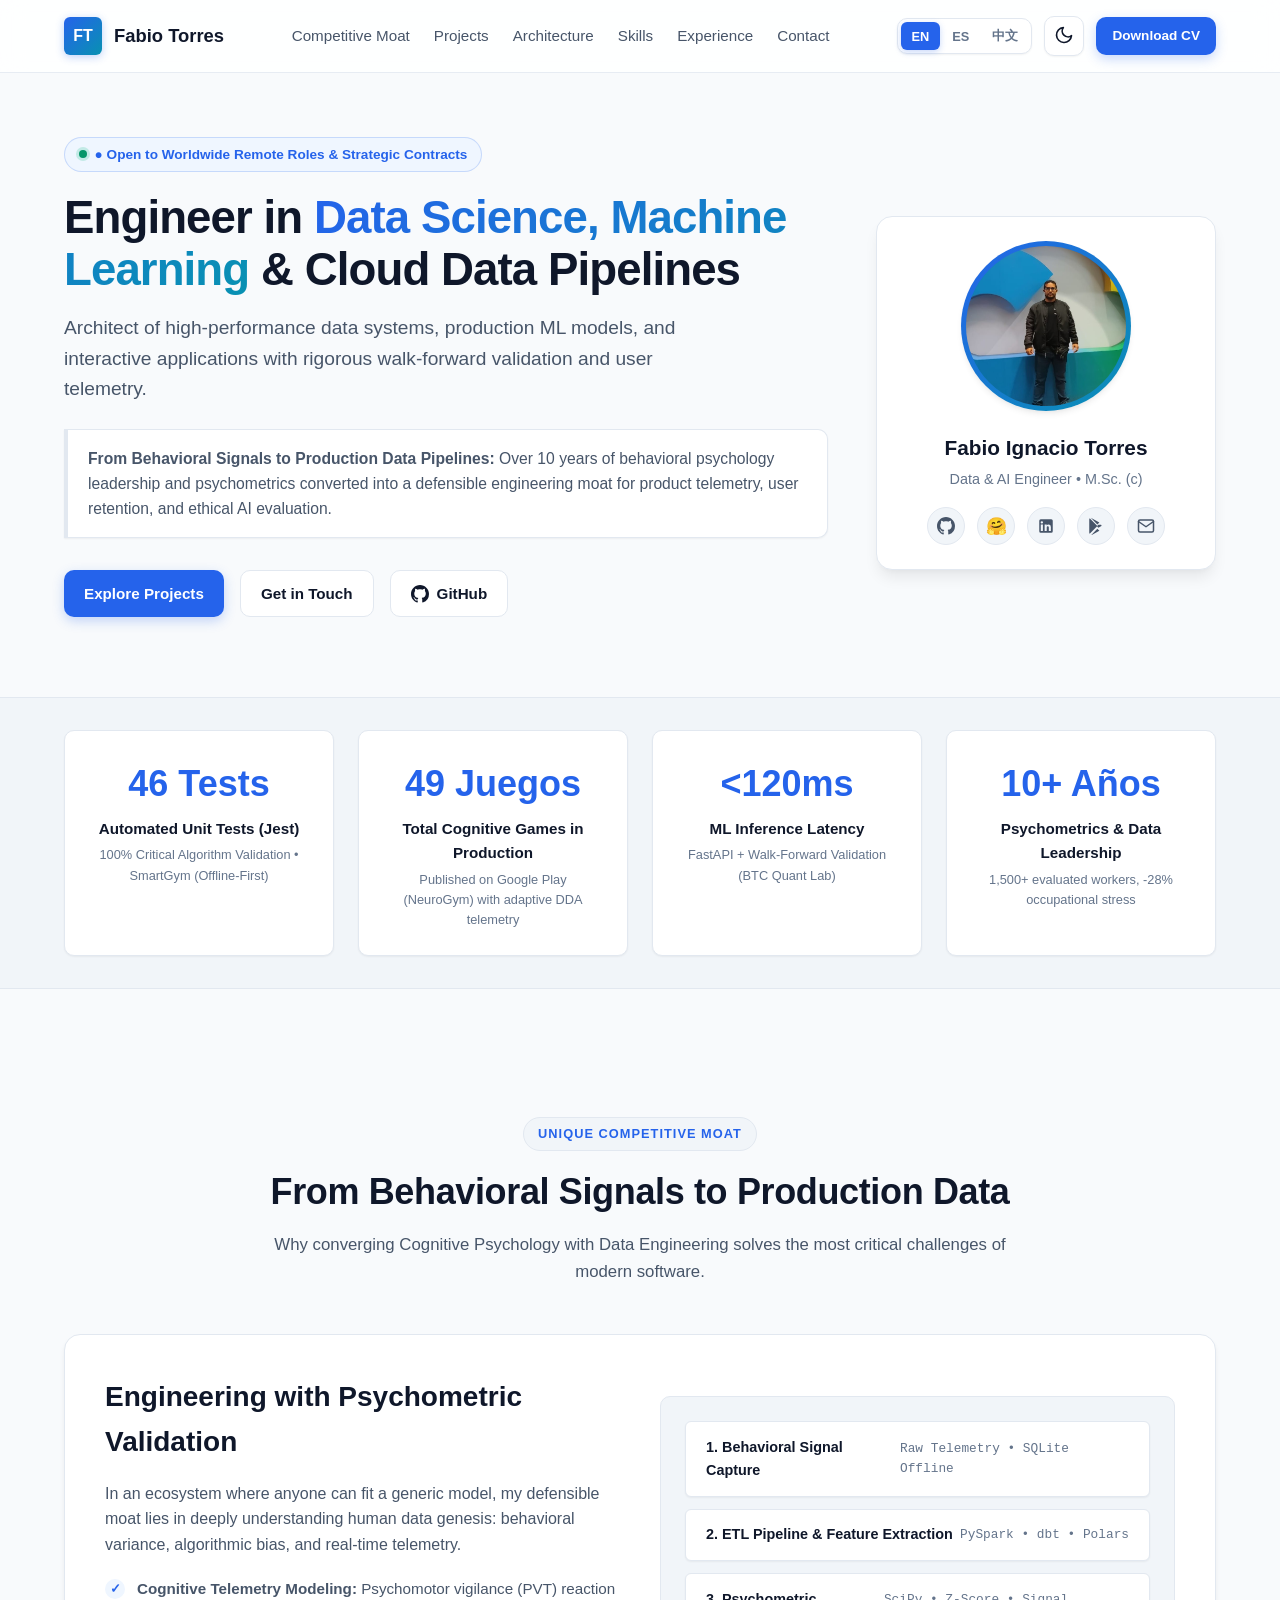
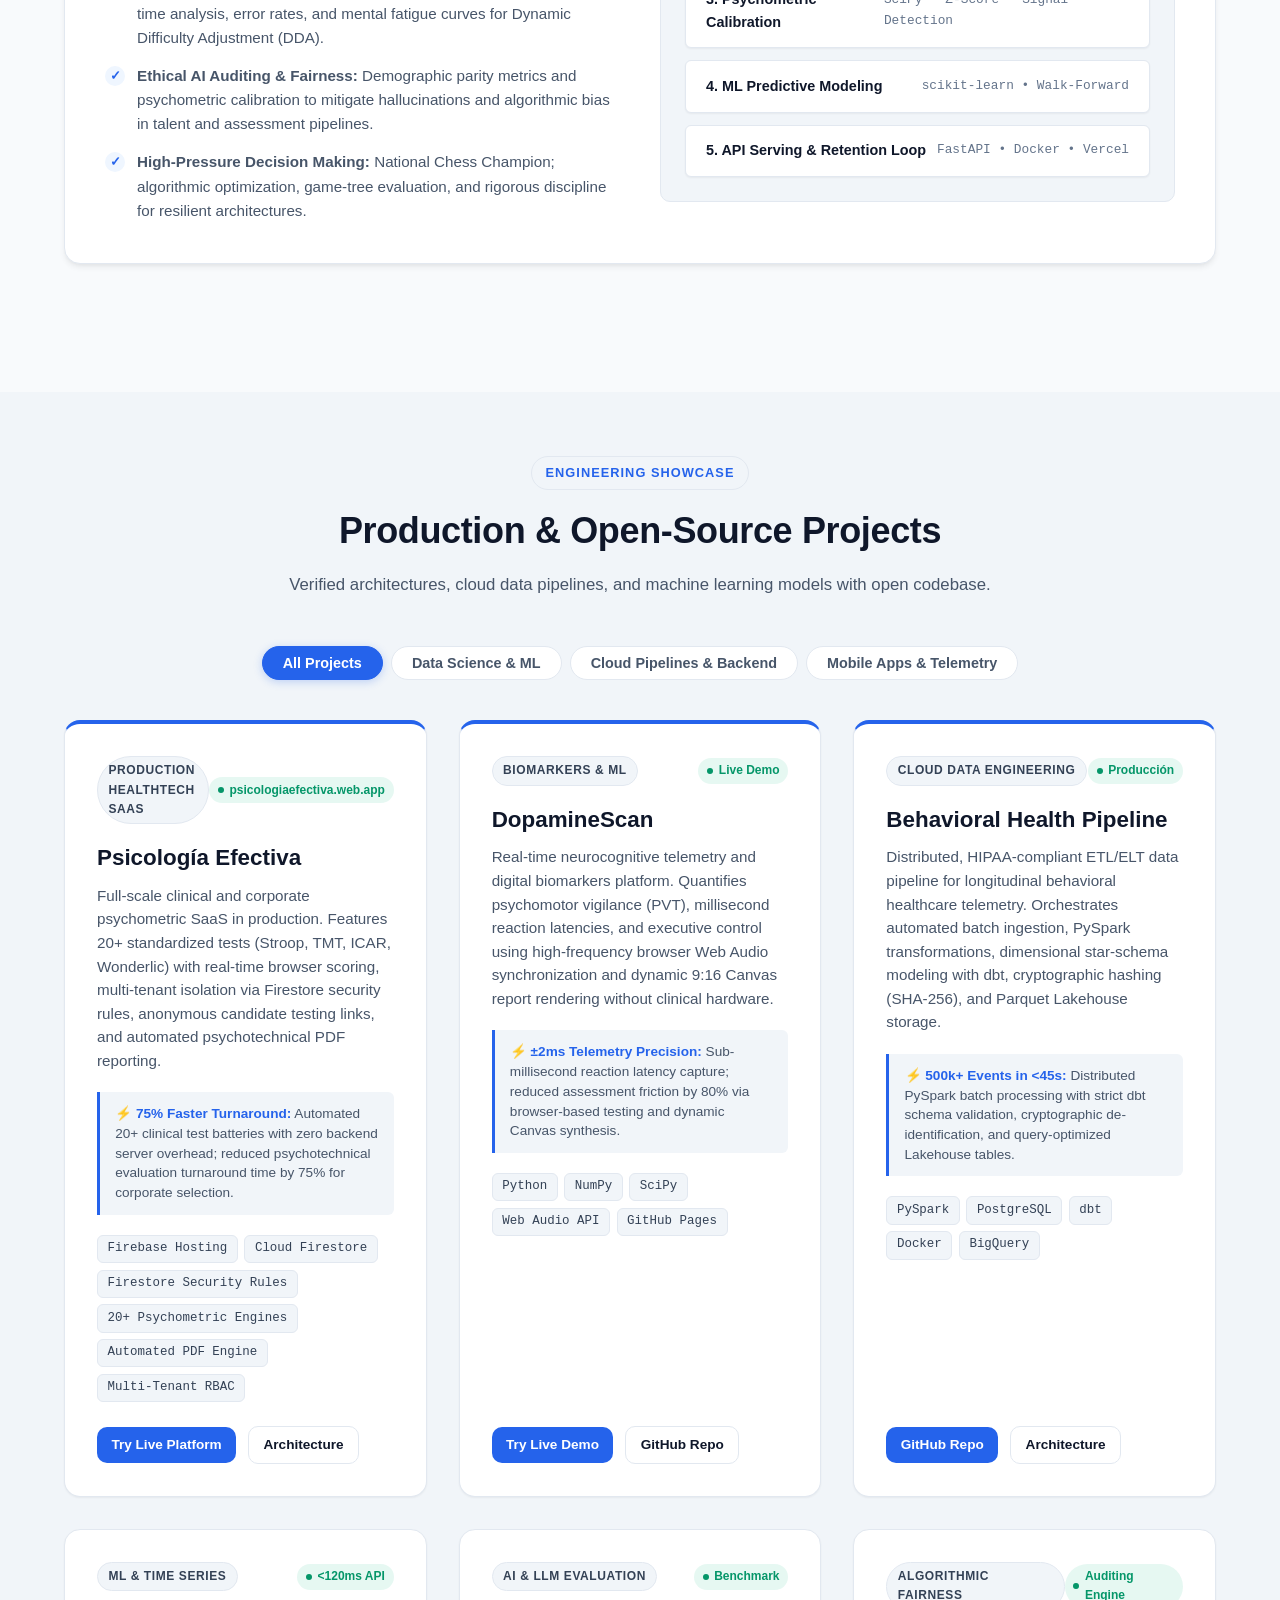
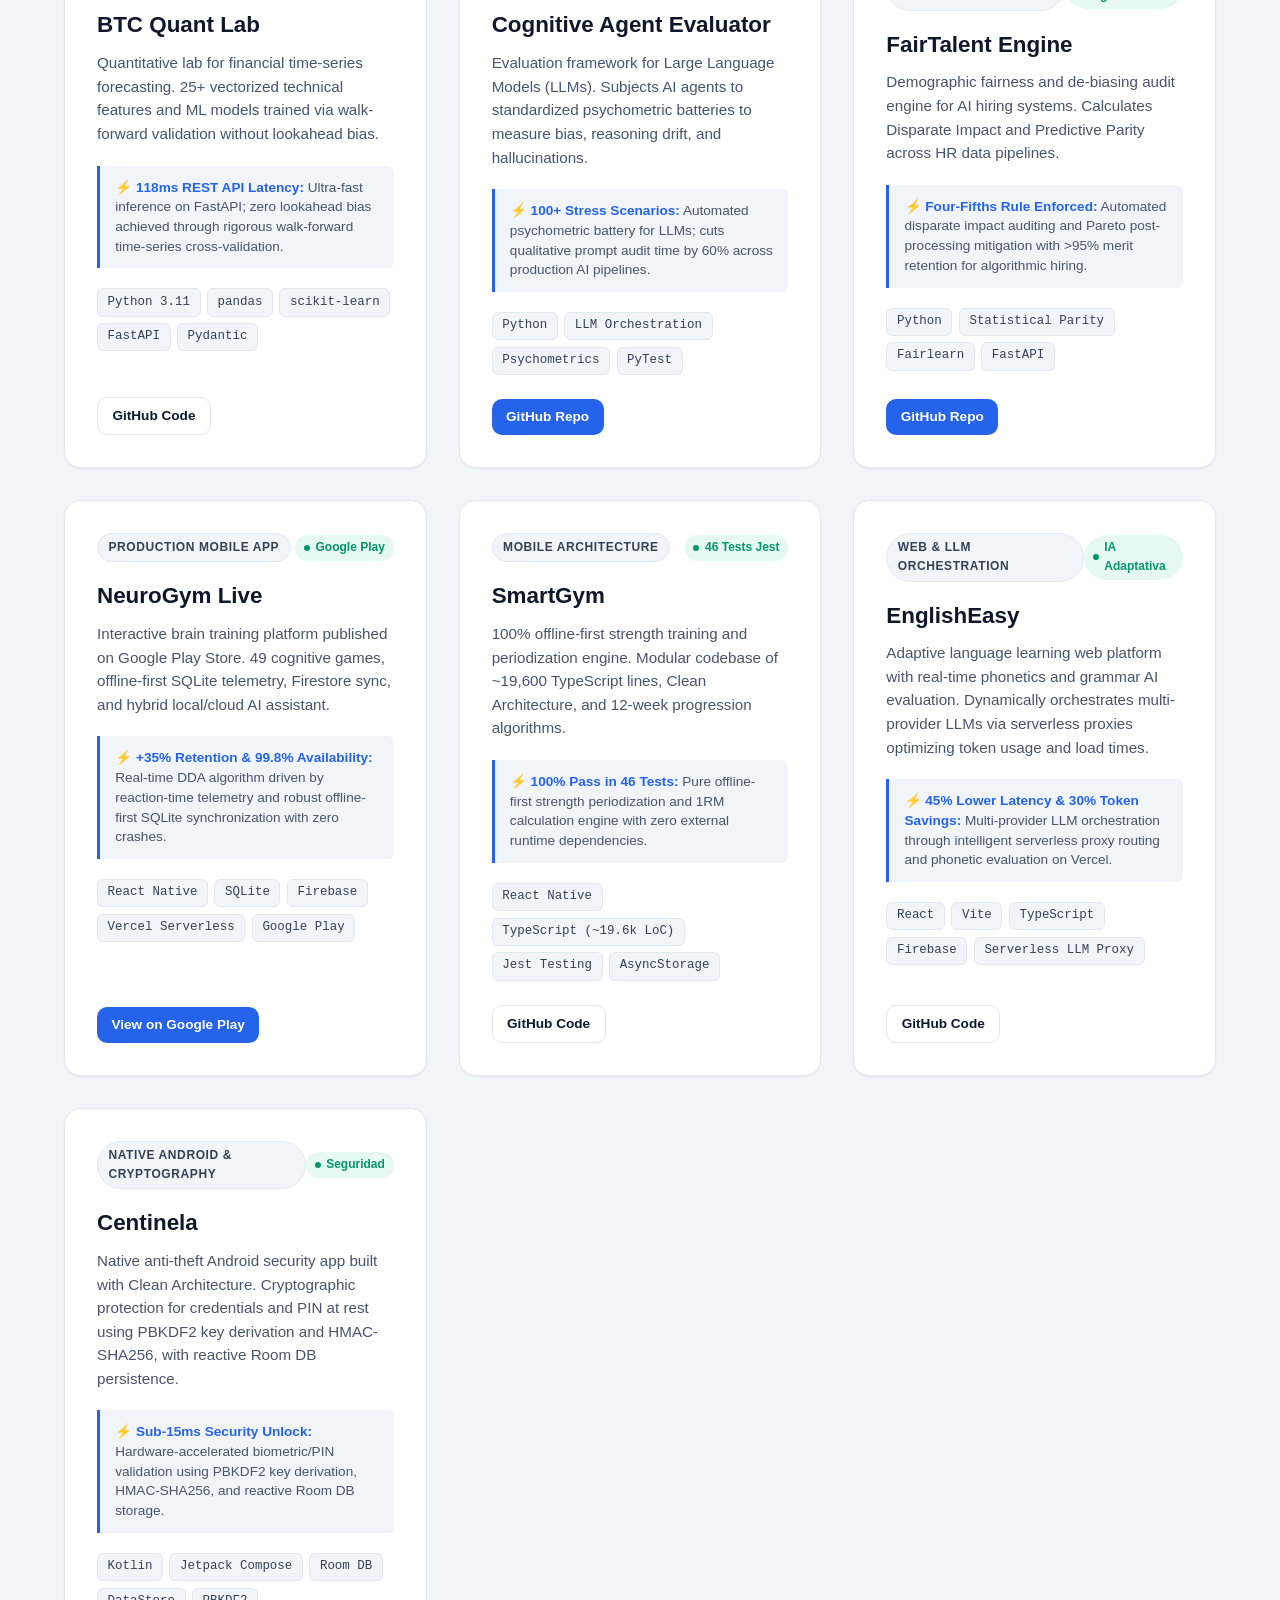
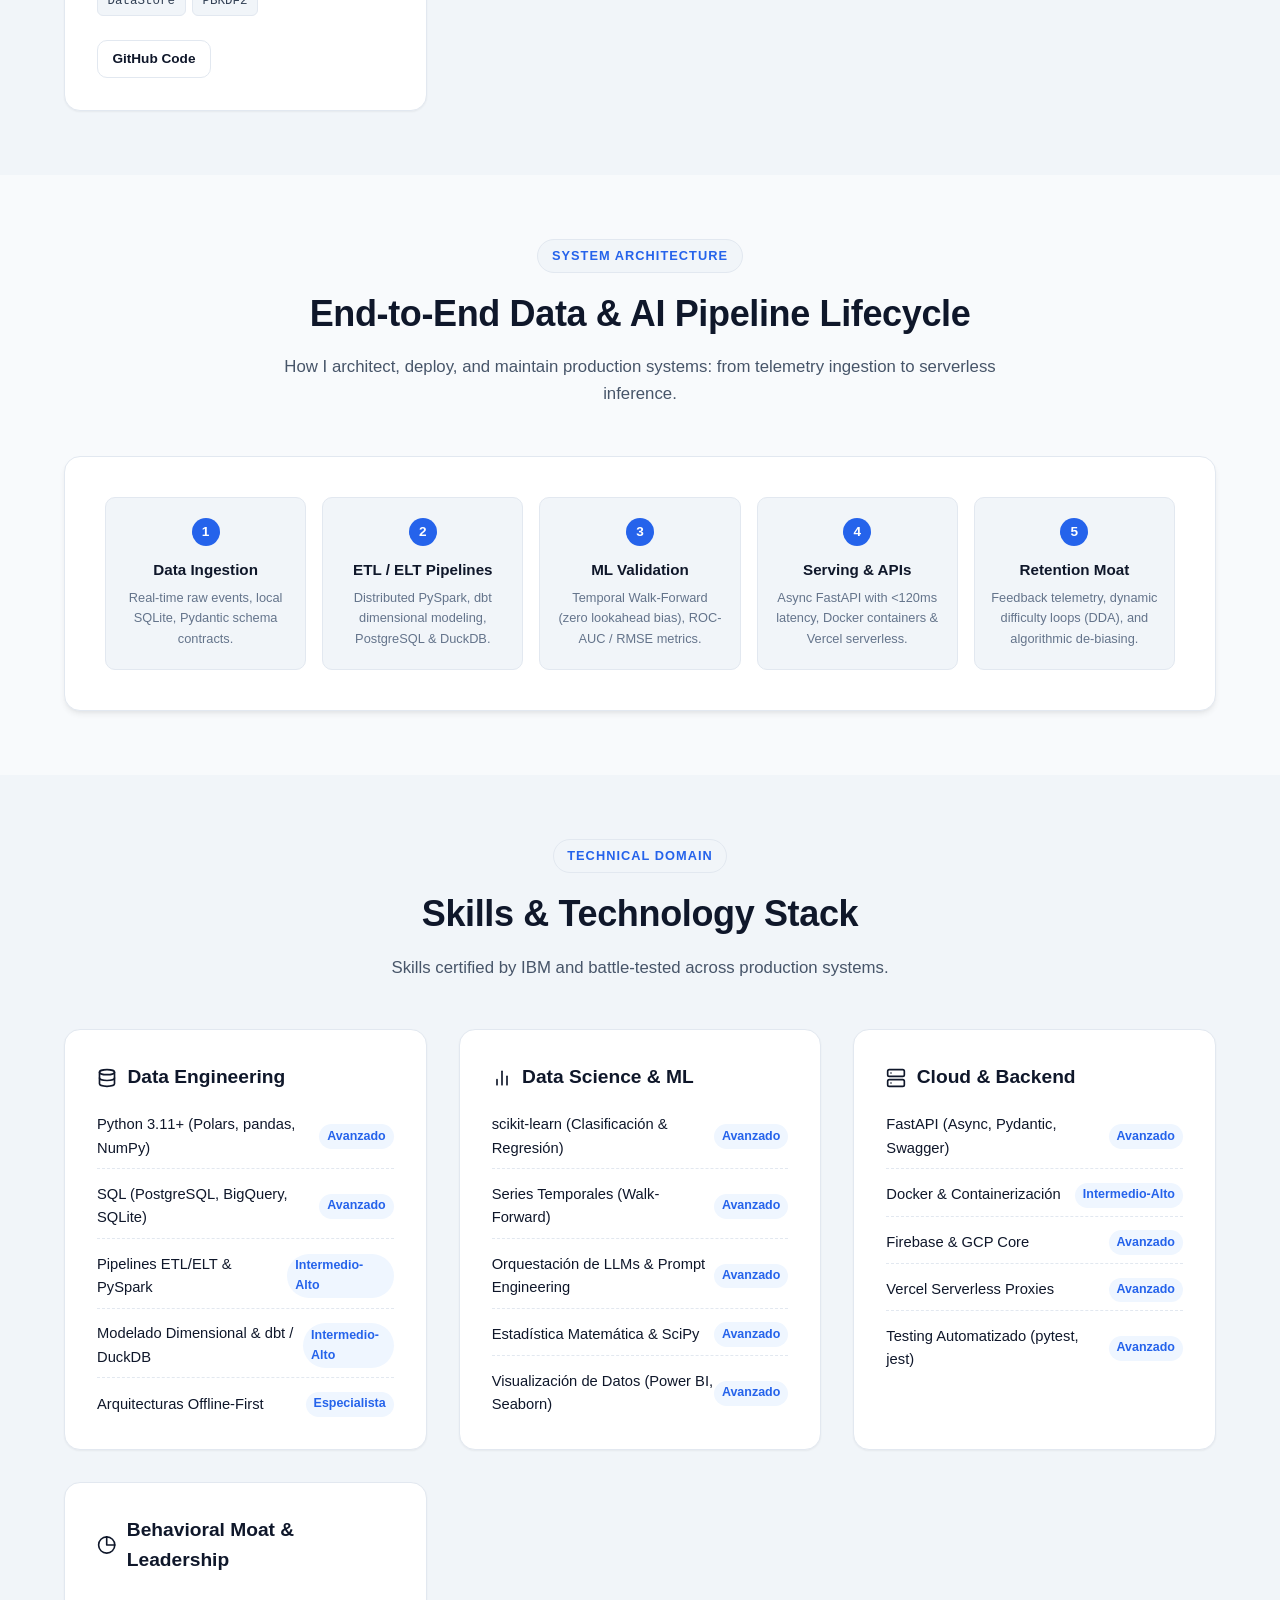
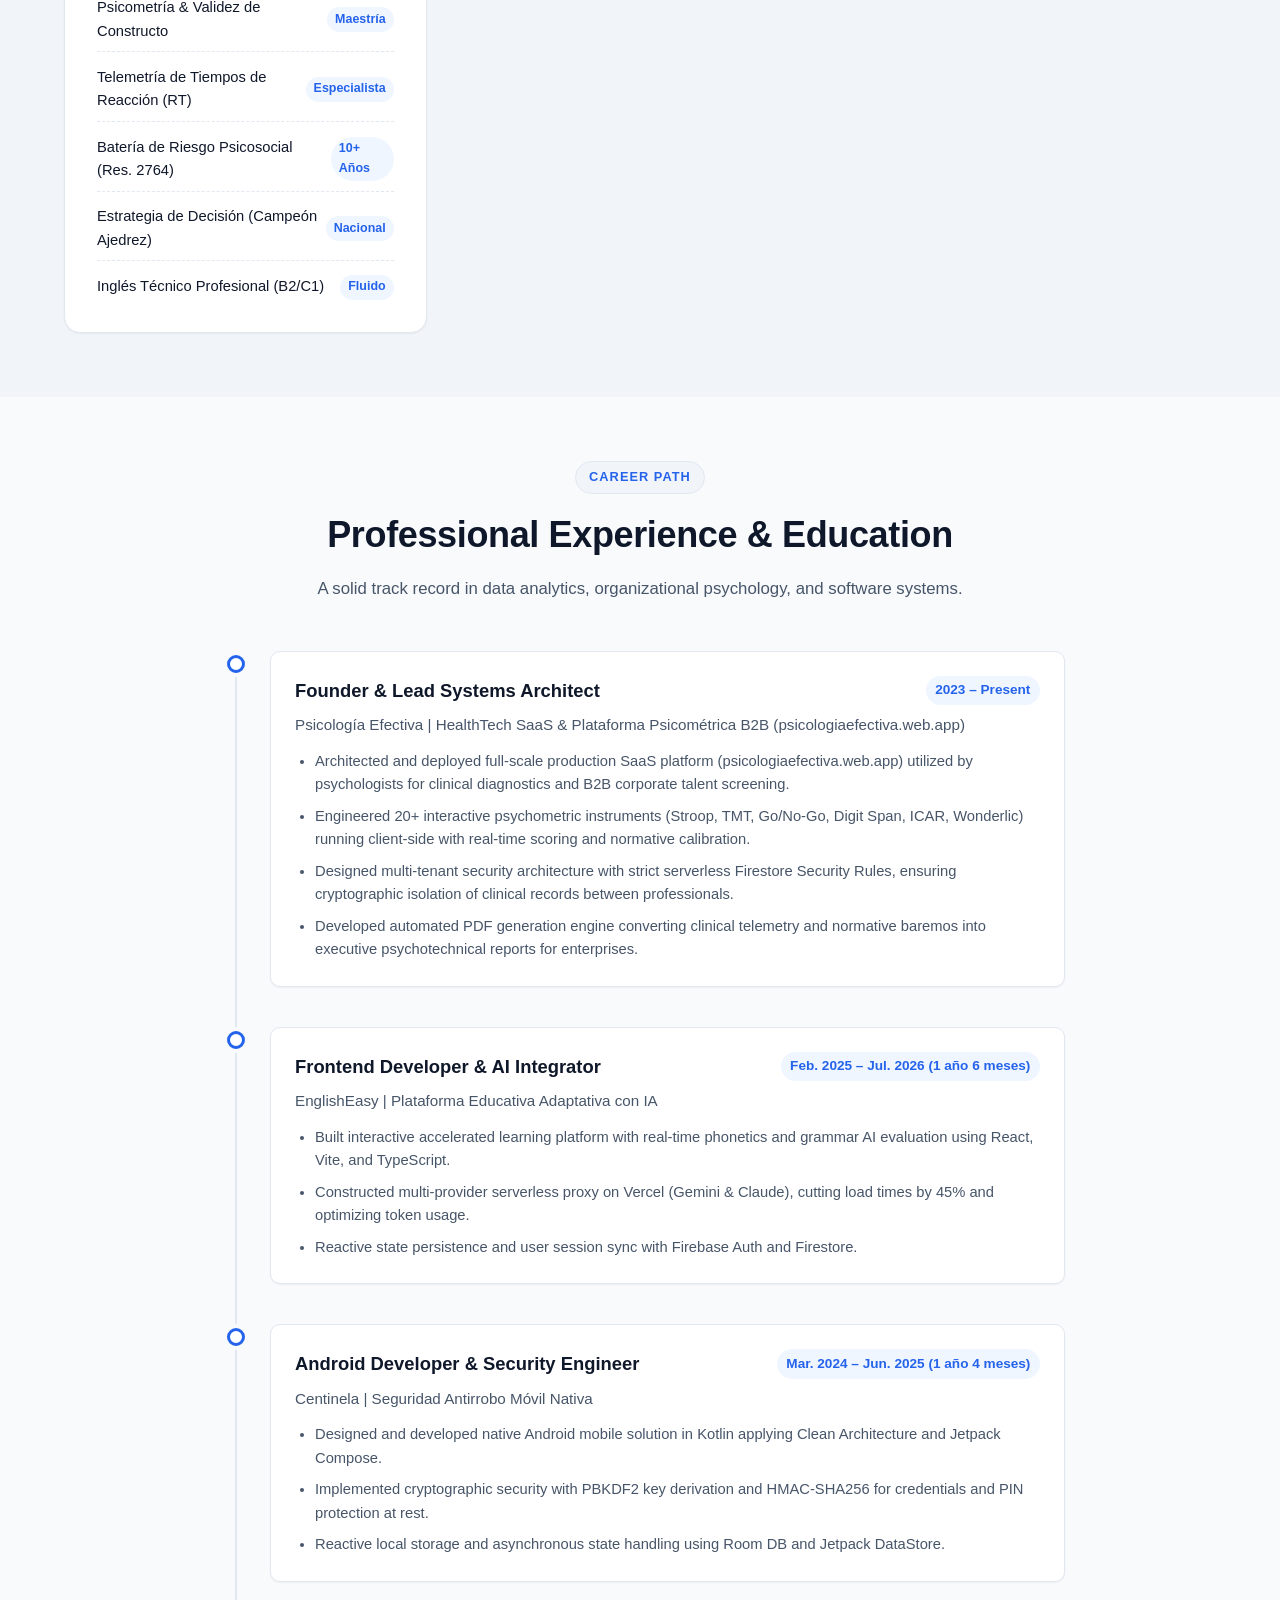
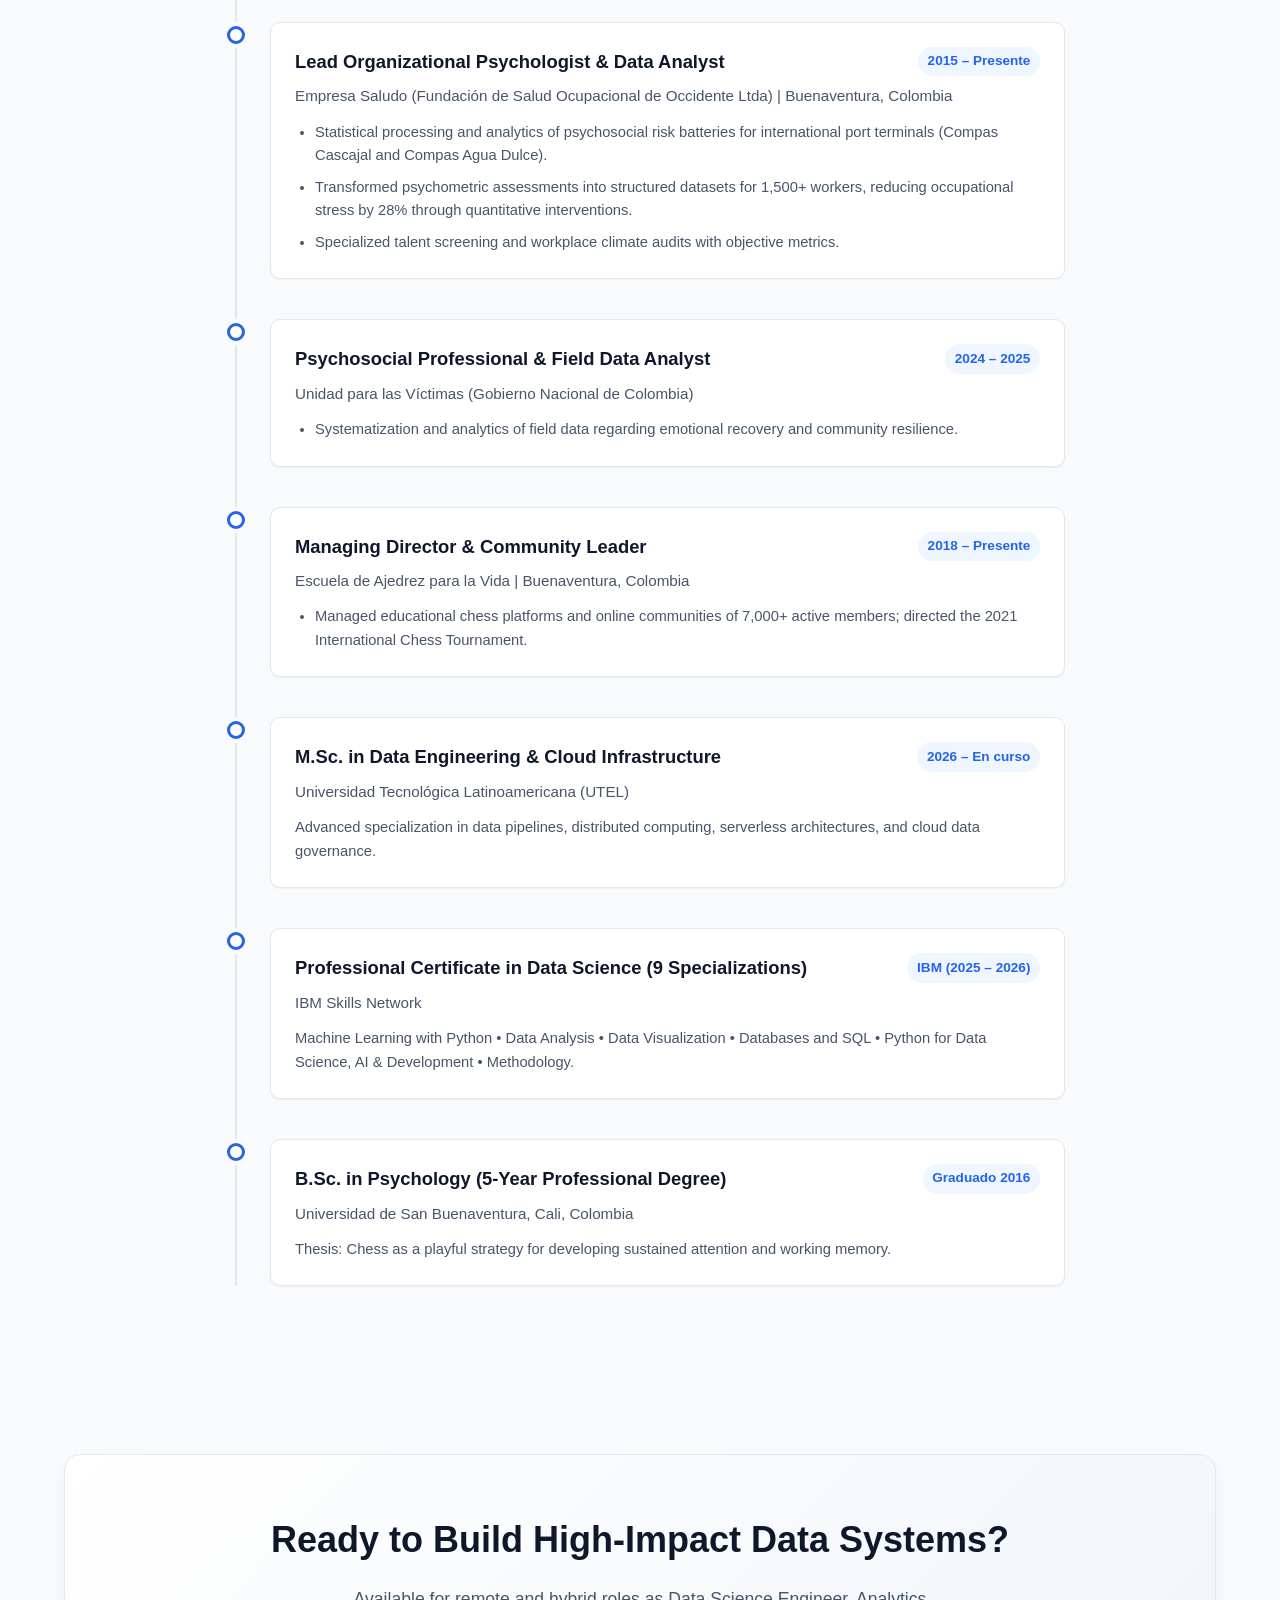
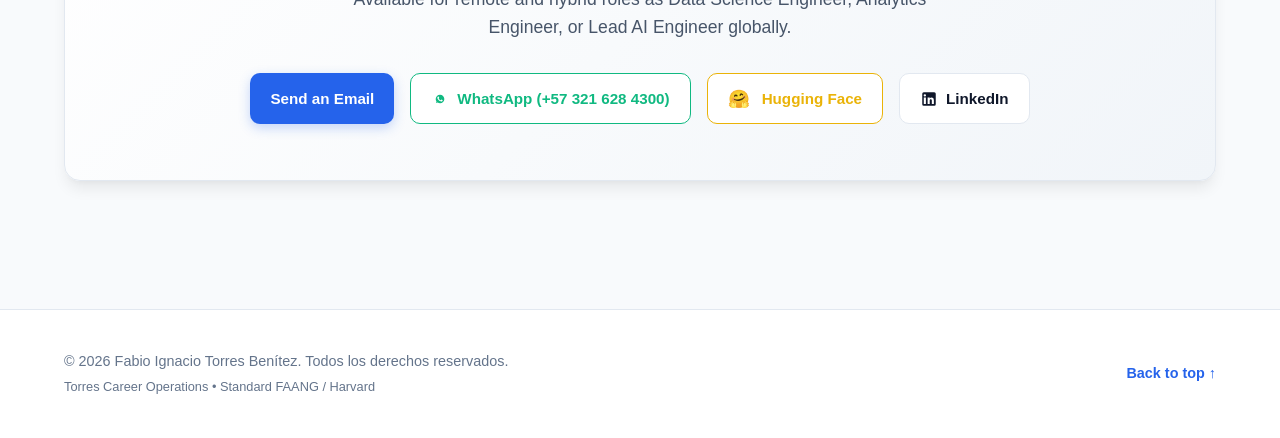
==== commit 3dda9eeb: "docs: add Hugging Face profile links and buttons to portfolio and CVs" ====
--- a/index.html
+++ b/index.html
@@ -119,6 +119,9 @@
           <a href="https://github.com/neurodeveloper11" target="_blank" class="profile-link-btn" title="GitHub">
             <svg width="18" height="18" viewBox="0 0 24 24" fill="currentColor"><path d="M12 0C5.37 0 0 5.37 0 12c0 5.31 3.435 9.795 8.205 11.385.6.105.825-.255.825-.57 0-.285-.015-1.23-.015-2.235-3.015.555-3.795-.735-4.035-1.41-.135-.345-.72-1.41-1.23-1.695-.42-.225-1.02-.78-.015-.795.945-.015 1.62.87 1.845 1.23 1.08 1.815 2.805 1.305 3.495.99.105-.78.42-1.305.765-1.605-2.67-.3-5.46-1.335-5.46-5.925 0-1.305.465-2.385 1.23-3.225-.12-.3-.54-1.53.12-3.18 0 0 1.005-.315 3.3 1.23.96-.27 1.98-.405 3-.405s2.04.135 3 .405c2.295-1.56 3.3-1.23 3.3-1.23.66 1.65.24 2.88.12 3.18.765.84 1.23 1.905 1.23 3.225 0 4.605-2.805 5.625-5.475 5.925.435.375.81 1.095.81 2.22 0 1.605-.015 2.895-.015 3.3 0 .315.225.69.825.57A12.02 12.02 0 0024 12c0-6.63-5.37-12-12-12z"/></svg>
           </a>
+          <a href="https://huggingface.co/neurodeveloper" target="_blank" class="profile-link-btn" title="Hugging Face (@neurodeveloper)">
+            <span style="font-size: 17px; line-height: 1;">🤗</span>
+          </a>
           <a href="https://www.linkedin.com/in/fabio-torres-39364b258" target="_blank" class="profile-link-btn" title="LinkedIn">
             <svg width="18" height="18" viewBox="0 0 24 24" fill="currentColor"><path d="M19 3a2 2 0 0 1 2 2v14a2 2 0 0 1-2 2H5a2 2 0 0 1-2-2V5a2 2 0 0 1 2-2h14m-.5 15.5v-5.3a3.26 3.26 0 0 0-3.26-3.26c-.85 0-1.84.52-2.28 1.3v-1.11h-2.79v8.37h2.79v-4.93c0-.77.62-1.4 1.39-1.4a1.4 1.4 0 0 1 1.4 1.4v4.93h2.75M6.46 8.76a1.6 1.6 0 1 0 0-3.2 1.6 1.6 0 0 0 0 3.2m1.4 9.74v-8.37H5.06v8.37h2.8z"/></svg>
           </a>
@@ -788,6 +791,10 @@
             <svg width="18" height="18" viewBox="0 0 24 24" fill="currentColor"><path d="M12.031 6.172c-3.181 0-5.767 2.586-5.768 5.766-.001 1.298.38 2.27 1.019 3.287l-.582 2.128 2.182-.573c.978.58 1.911.928 3.145.929 3.178 0 5.767-2.587 5.768-5.766.001-3.187-2.575-5.77-5.764-5.771zm3.392 8.244c-.144.405-.837.774-1.17.824-.299.045-.677.063-1.092-.069-.252-.08-.575-.187-.988-.365-1.739-.751-2.874-2.502-2.961-2.617-.087-.116-.708-.94-.708-1.793s.448-1.273.607-1.446c.159-.173.346-.217.462-.217l.332.006c.106.005.249-.04.39.298.144.347.491 1.2.534 1.287.043.087.072.188.014.304-.058.116-.087.188-.173.289l-.26.304c-.087.086-.177.18-.076.354.101.174.449.741.964 1.201.662.591 1.221.774 1.394.861.173.086.275.072.376-.044.101-.116.433-.506.549-.68.116-.173.231-.145.39-.087s1.011.477 1.184.564.289.13.332.202c.043.073.043.419-.101.824z"/></svg>
             WhatsApp (+57 321 628 4300)
           </a>
+          <a href="https://huggingface.co/neurodeveloper" target="_blank" class="btn-secondary" style="color: #eab308; border-color: #eab308;">
+            <span style="font-size: 1.1rem; margin-right: 4px;">🤗</span>
+            Hugging Face
+          </a>
           <a href="https://www.linkedin.com/in/fabio-torres-39364b258" target="_blank" class="btn-secondary">
             <svg width="18" height="18" viewBox="0 0 24 24" fill="currentColor"><path d="M19 3a2 2 0 0 1 2 2v14a2 2 0 0 1-2 2H5a2 2 0 0 1-2-2V5a2 2 0 0 1 2-2h14m-.5 15.5v-5.3a3.26 3.26 0 0 0-3.26-3.26c-.85 0-1.84.52-2.28 1.3v-1.11h-2.79v8.37h2.79v-4.93c0-.77.62-1.4 1.39-1.4a1.4 1.4 0 0 1 1.4 1.4v4.93h2.75M6.46 8.76a1.6 1.6 0 1 0 0-3.2 1.6 1.6 0 0 0 0 3.2m1.4 9.74v-8.37H5.06v8.37h2.8z"/></svg>
             LinkedIn
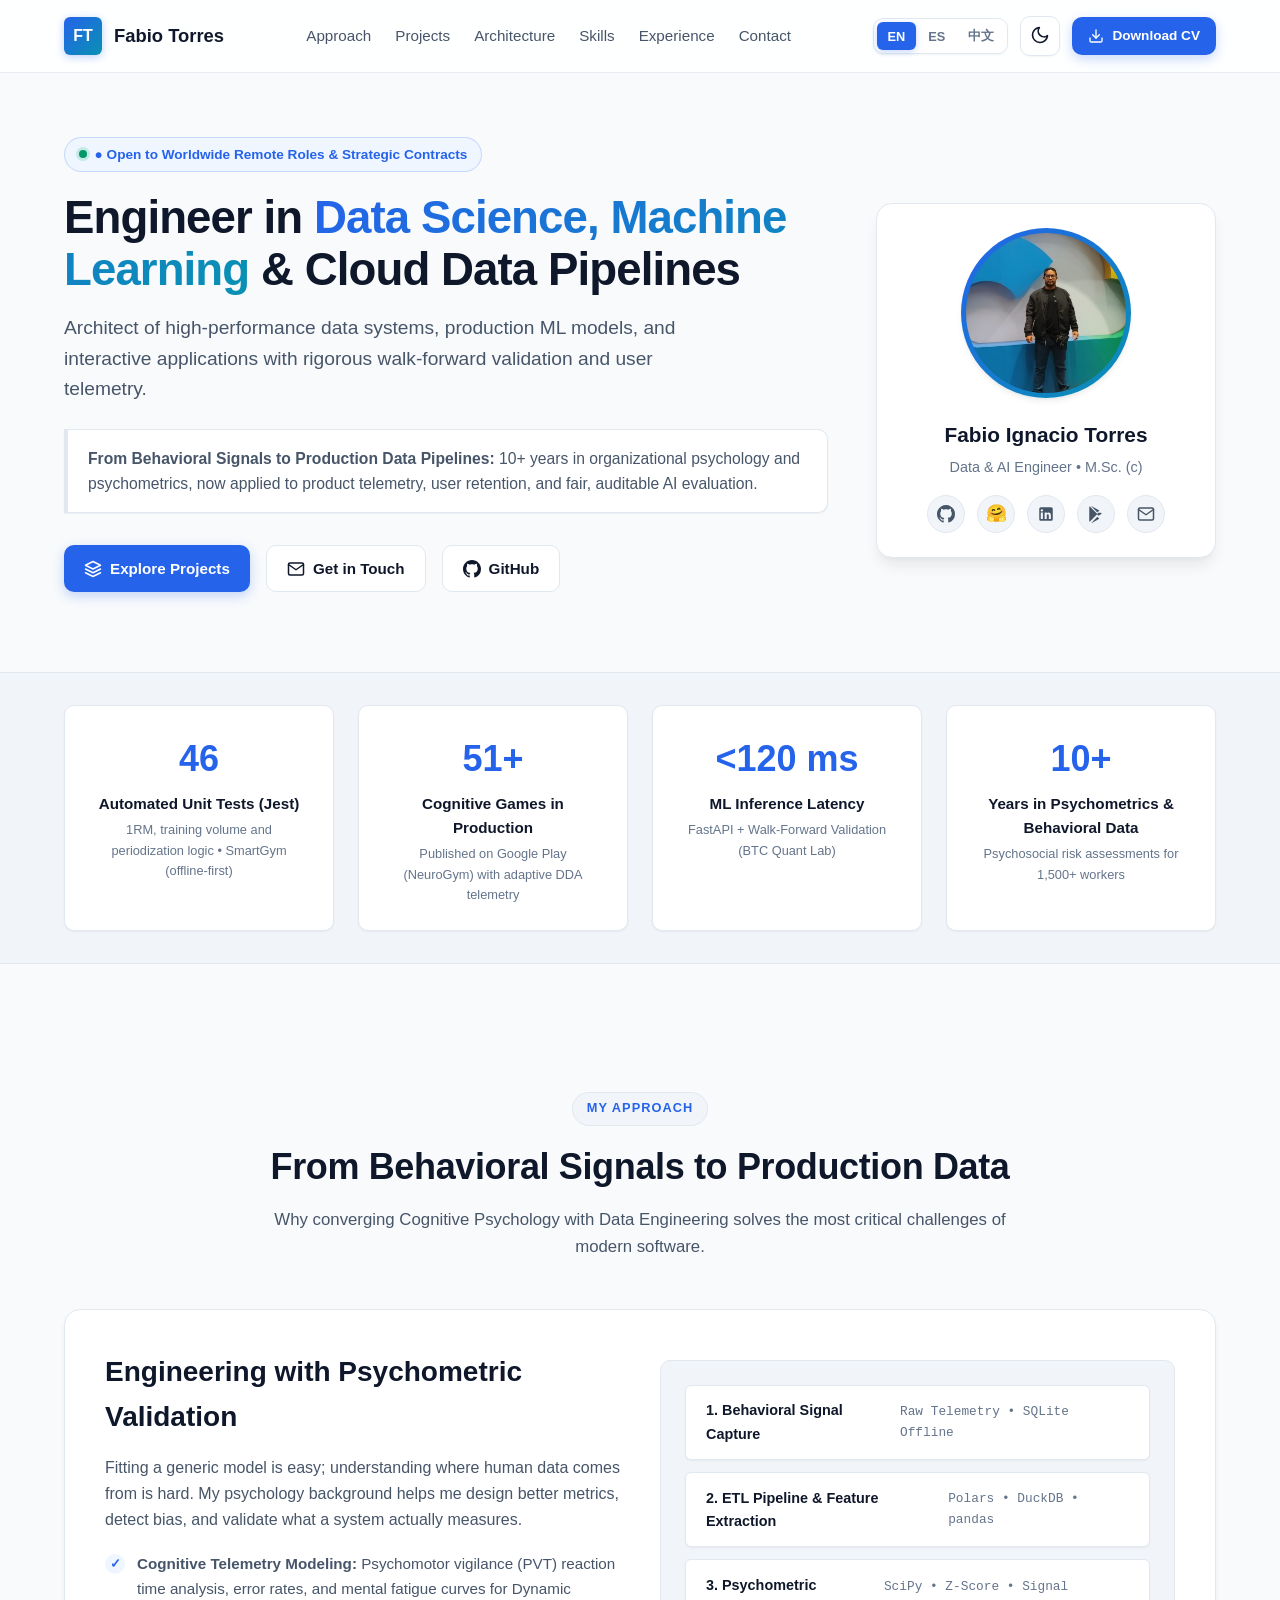
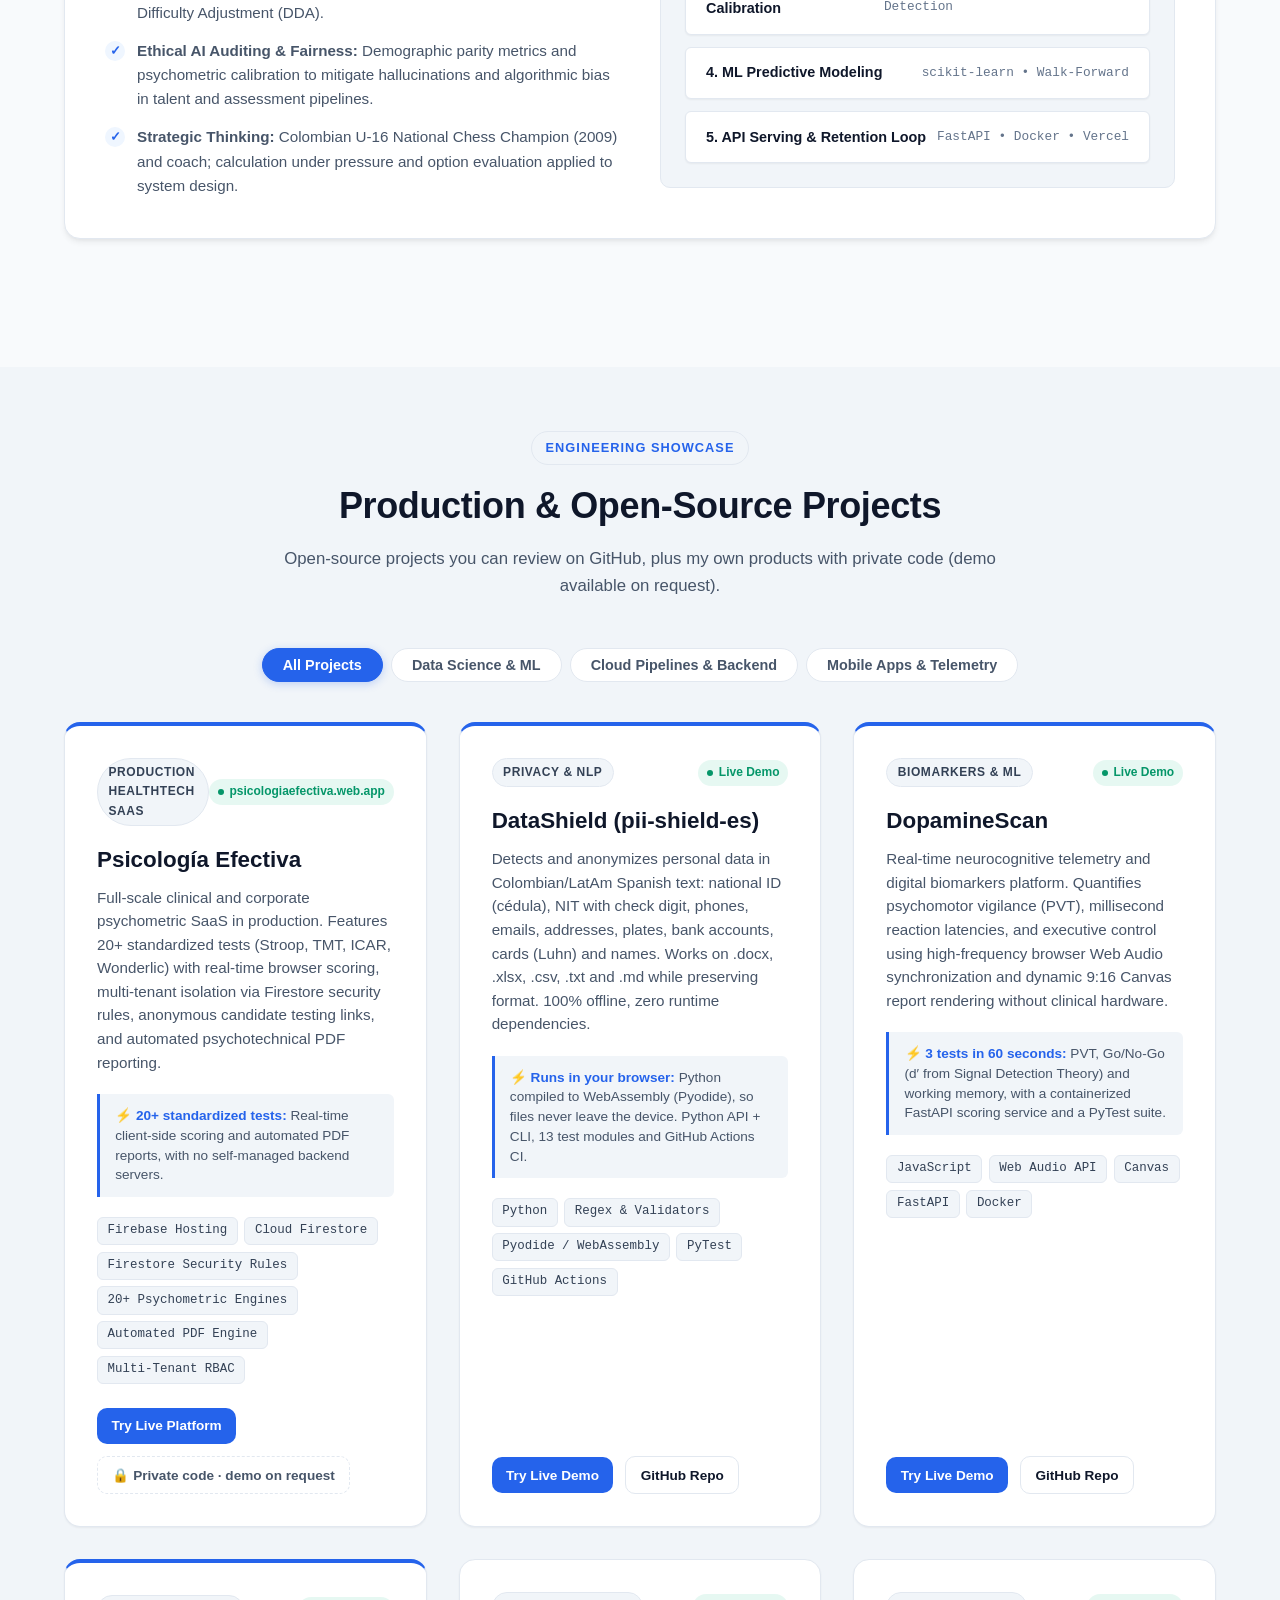
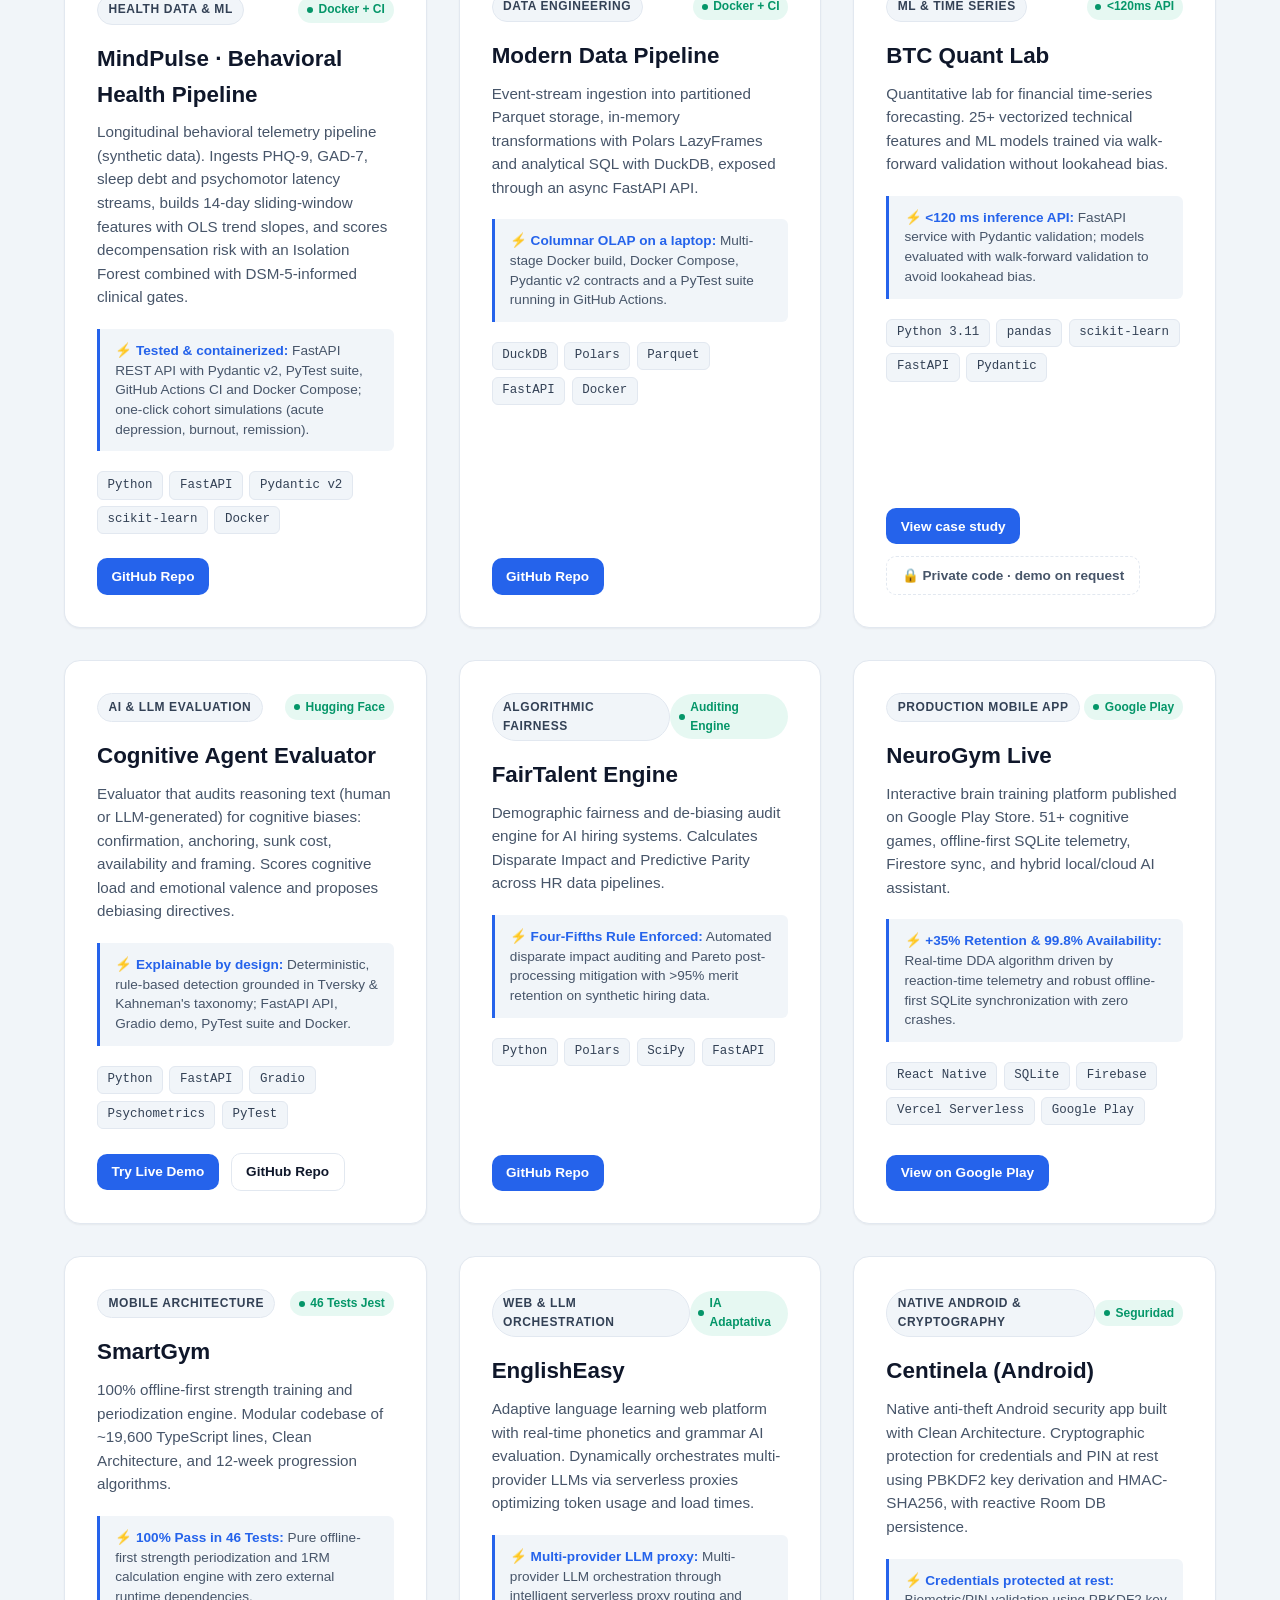
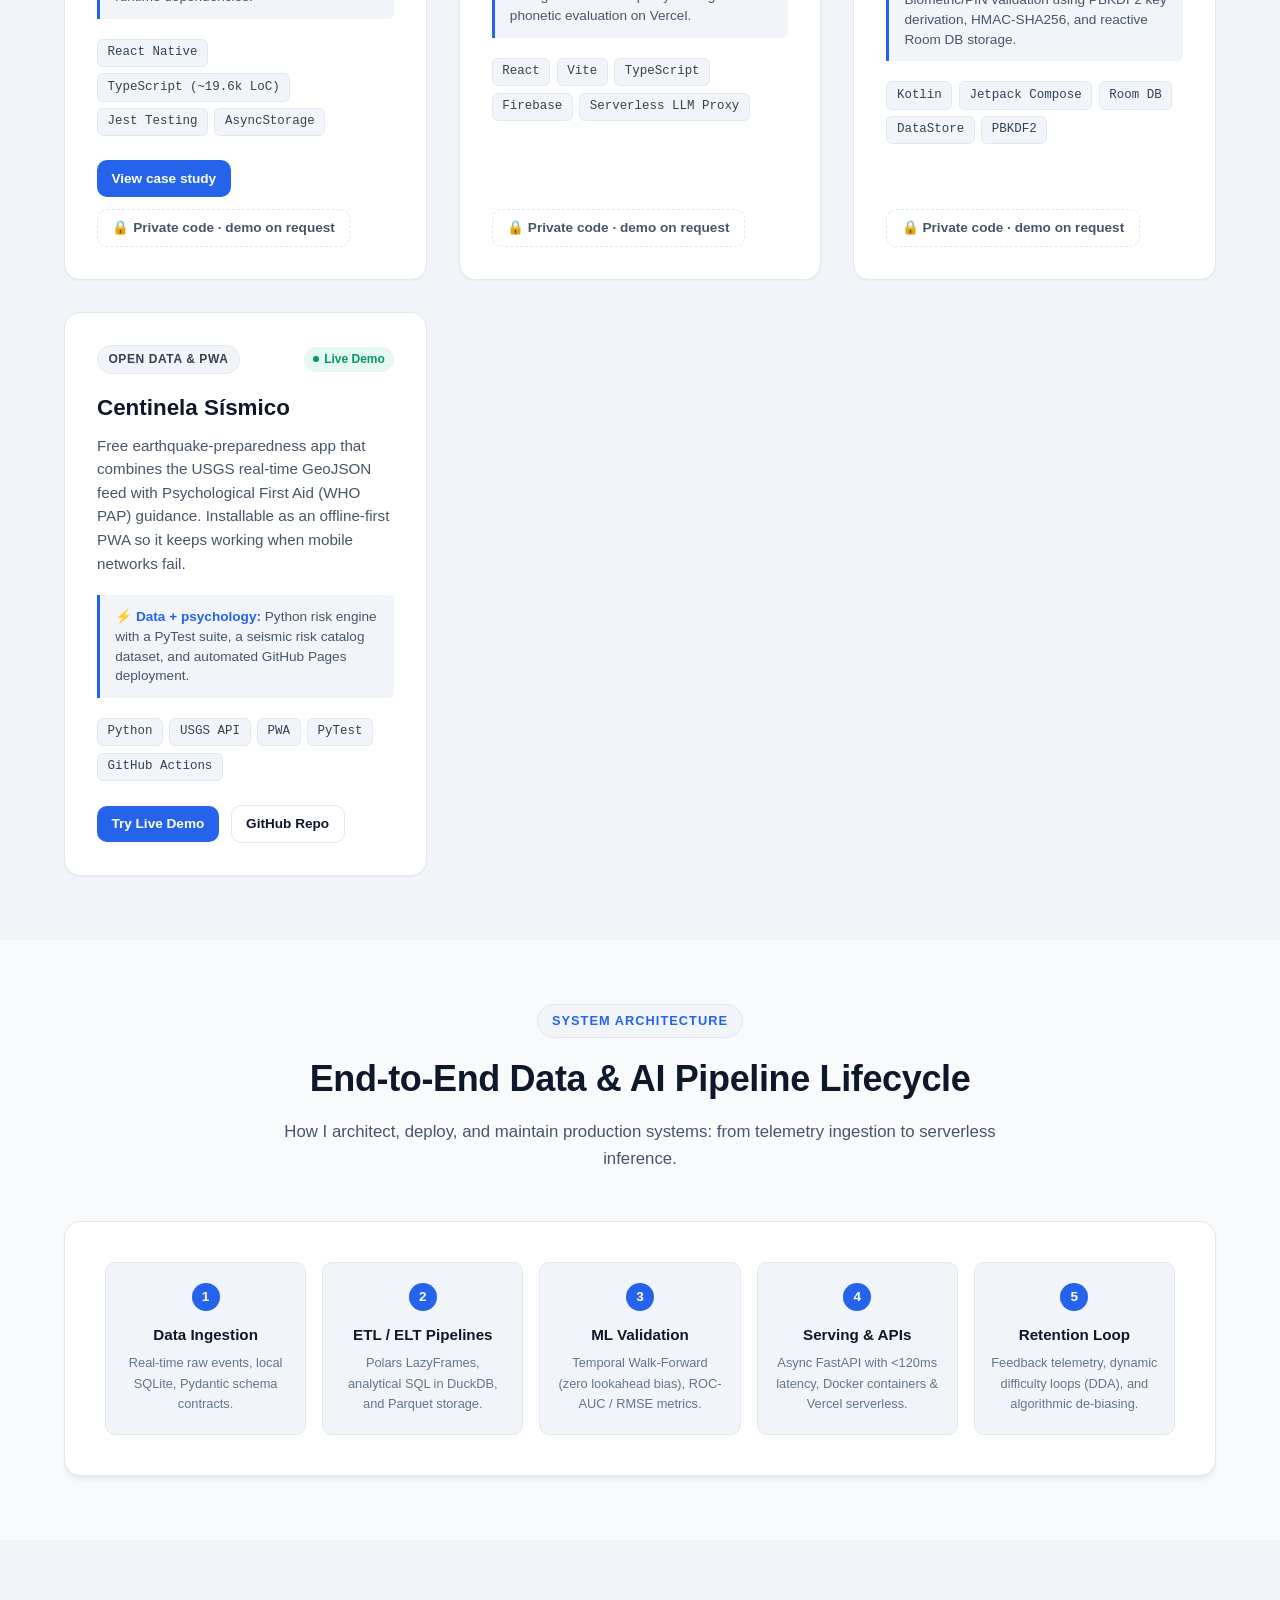
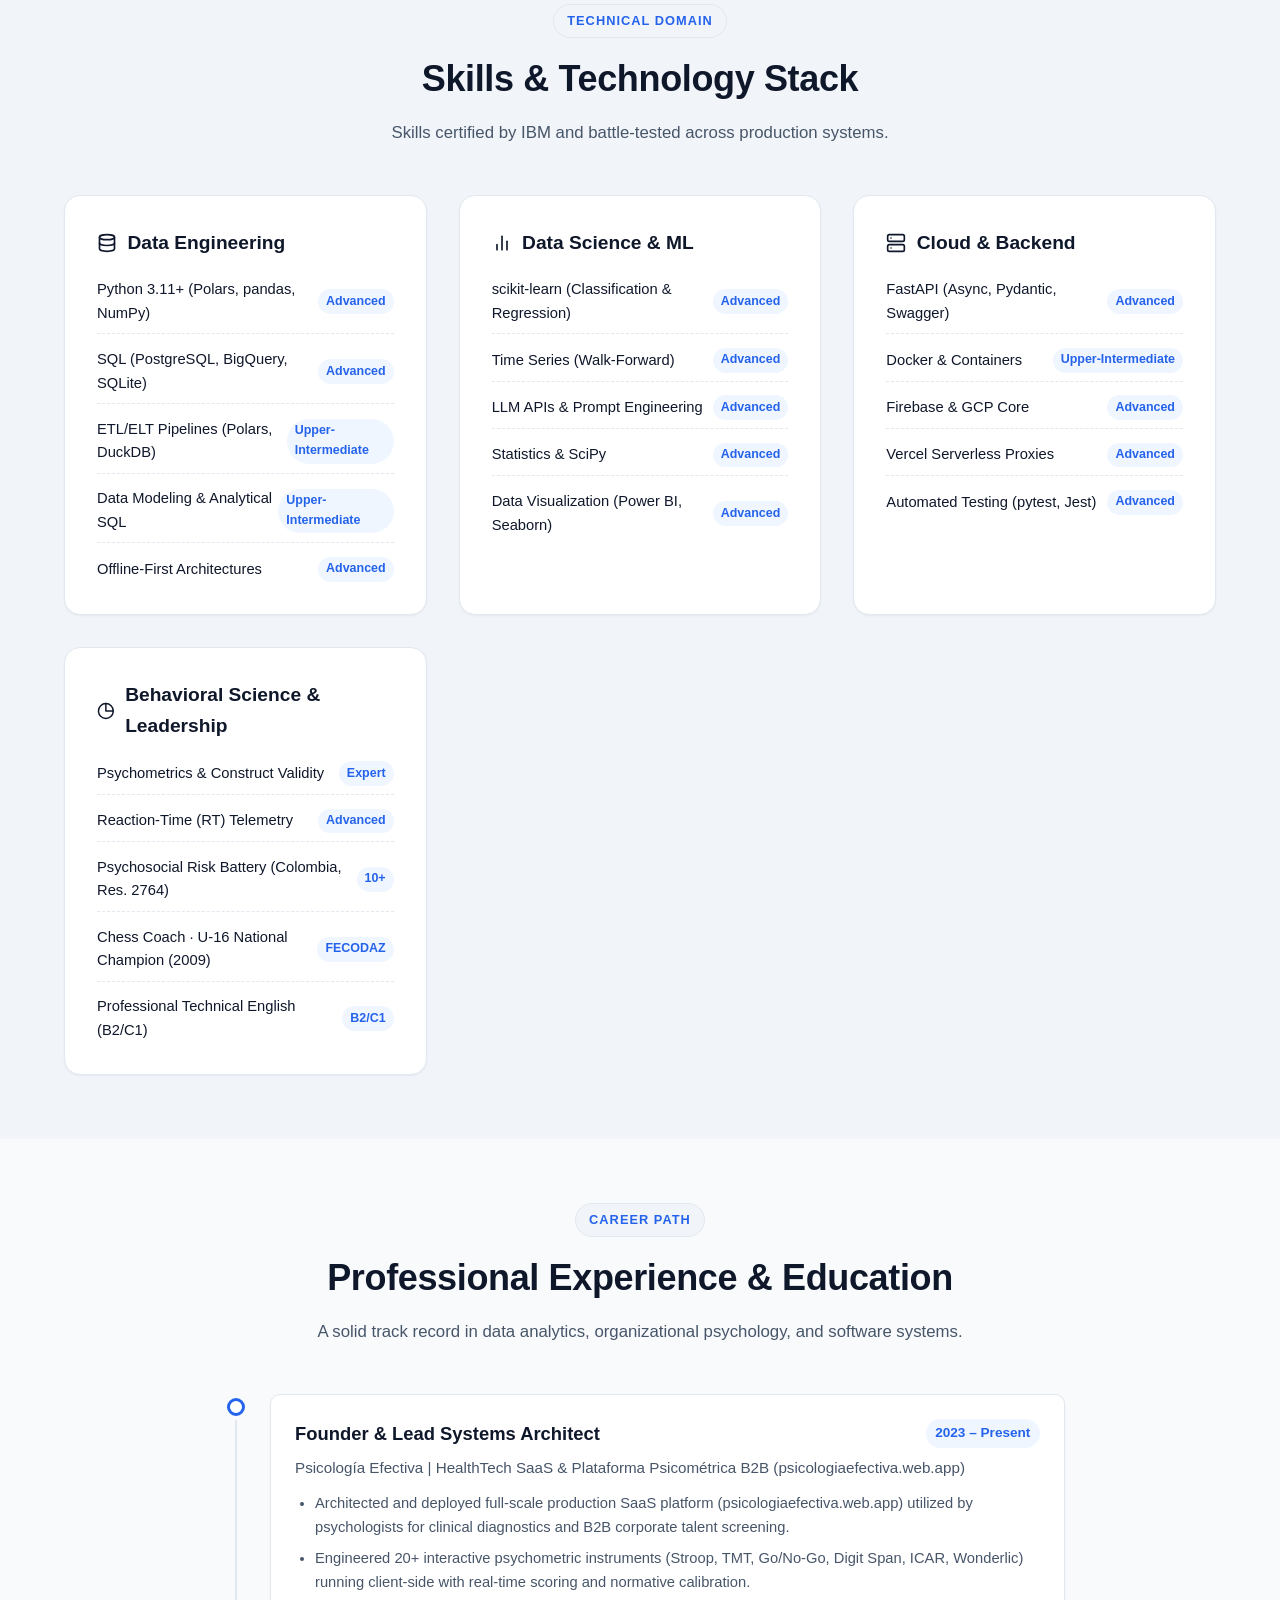
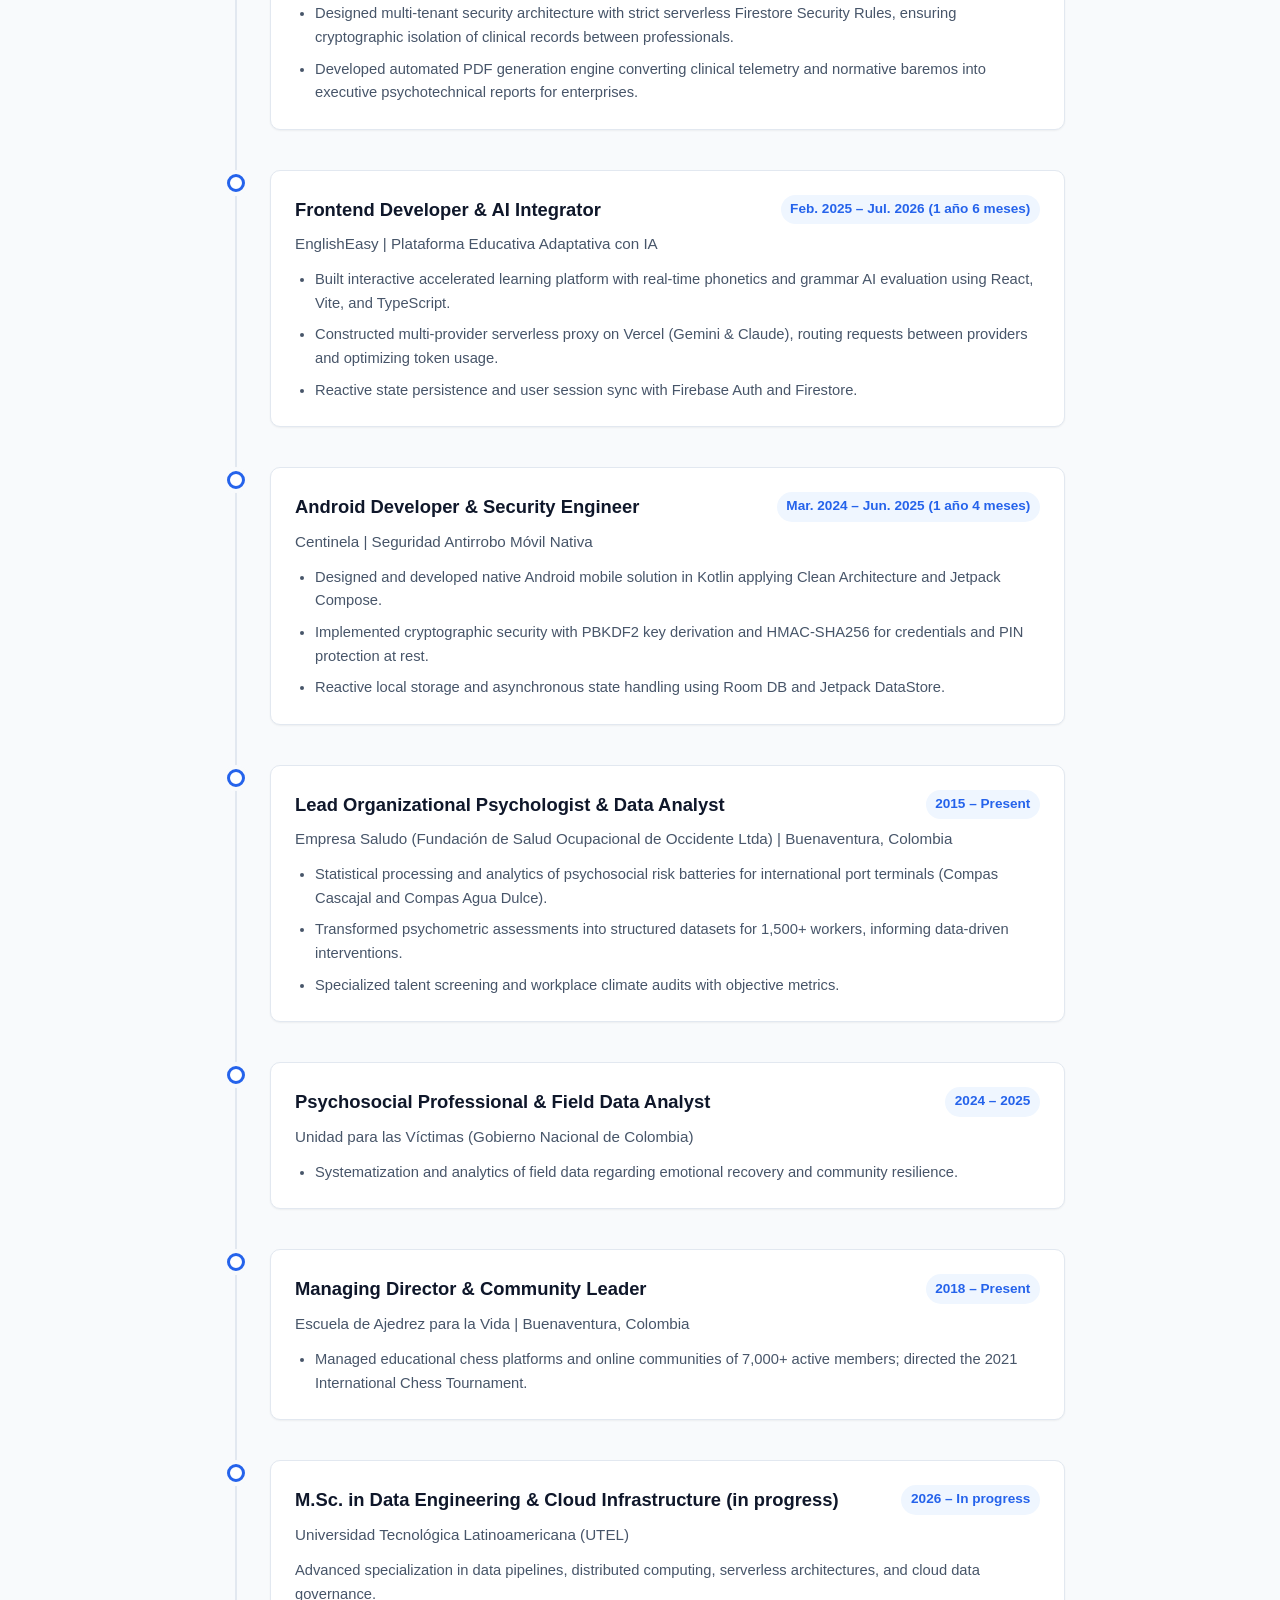
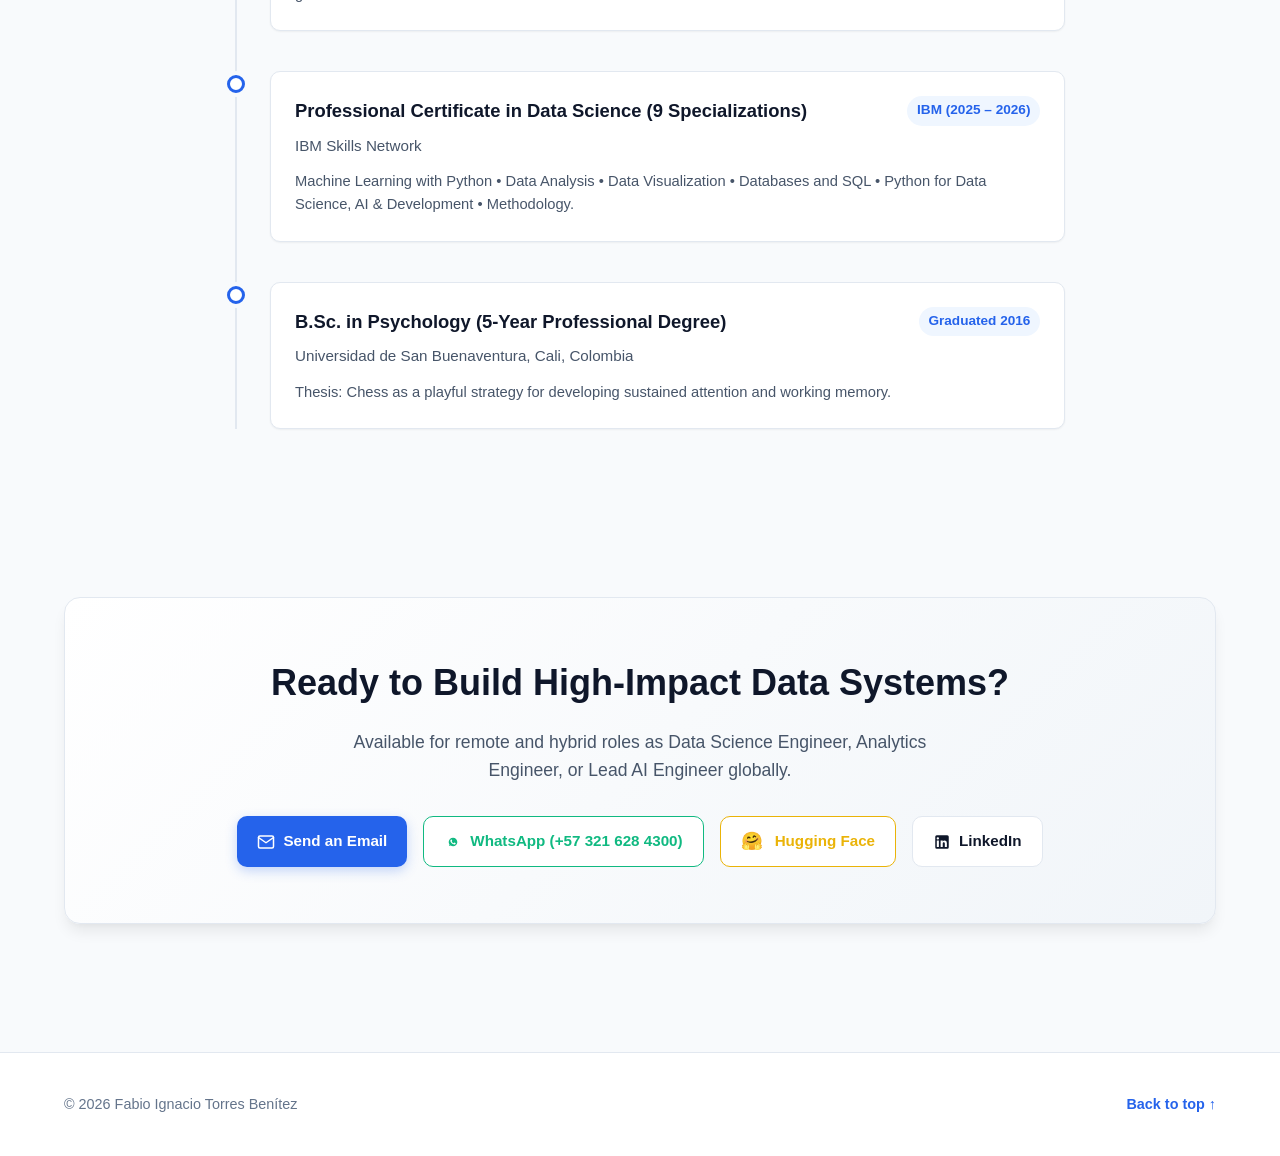
==== commit 31513cb6: "Portafolio: alinear proyectos con el código público, casos de estudio y CV - Las tarjetas describen " ====
--- a/index.html
+++ b/index.html
@@ -3,10 +3,10 @@
 <head>
   <meta charset="UTF-8">
   <meta name="viewport" content="width=device-width, initial-scale=1.0">
-  <title>Fabio Torres | Ingeniero en Ciencia de Datos, Machine Learning & Cloud Data Pipelines</title>
+  <title>Fabio Torres | Data & AI Engineer · Python, FastAPI, SQL, Machine Learning</title>
   
-  <meta name="description" content="Portafolio profesional de Fabio Ignacio Torres Benítez: Ingeniero en Ciencia de Datos, Cloud Pipelines y Machine Learning con foso único en Psicología Cognitiva y Telemetría.">
-  <meta name="keywords" content="Fabio Torres, Data Science, Data Engineer, Machine Learning, Python, FastAPI, PySpark, Cloud Data Pipelines, NeuroGym, Del Divan al Dato, Portfolio">
+  <meta name="description" content="Portafolio de Fabio Ignacio Torres Benítez: Ingeniero de Datos e IA (Python, FastAPI, SQL, Machine Learning) con 10+ años en psicología organizacional y psicometría.">
+  <meta name="keywords" content="Fabio Torres, Data Science, Data Engineer, Machine Learning, Python, FastAPI, SQL, DuckDB, Polars, scikit-learn, Psychometrics, NeuroGym, Del Divan al Dato, Portfolio">
   <meta name="author" content="Fabio Ignacio Torres Benítez">
   <link rel="canonical" href="https://neurodeveloper11.github.io/portfolio/">
   
@@ -38,7 +38,7 @@
       </a>
       
       <ul class="nav-links">
-        <li><a href="#moat" data-i18n-en="Competitive Moat" data-i18n-es="Foso Defensivo" data-i18n-zh="核心壁垒">Competitive Moat</a></li>
+        <li><a href="#moat" data-i18n-en="Approach" data-i18n-es="Enfoque" data-i18n-zh="方法">Approach</a></li>
         <li><a href="#projects" data-i18n-en="Projects" data-i18n-es="Proyectos" data-i18n-zh="精选项目">Projects</a></li>
         <li><a href="#architecture" data-i18n-en="Architecture" data-i18n-es="Arquitectura" data-i18n-zh="系统架构">Architecture</a></li>
         <li><a href="#skills" data-i18n-en="Skills" data-i18n-es="Habilidades" data-i18n-zh="技术技能">Skills</a></li>
@@ -58,9 +58,9 @@
             <svg width="20" height="20" viewBox="0 0 24 24" fill="none" stroke="currentColor" stroke-width="2" stroke-linecap="round" stroke-linejoin="round"><path d="M21 12.79A9 9 0 1 1 11.21 3 7 7 0 0 0 21 12.79z"></path></svg>
           </span>
         </button>
-        <a href="assets/CV_Fabio_Torres.pdf" target="_blank" class="btn-primary" style="padding: 0.5rem 1rem; font-size: 0.85rem;" data-i18n-en="Download CV" data-i18n-es="Descargar CV" data-i18n-zh="下载简历">
+        <a href="assets/CV_Fabio_Torres.pdf" target="_blank" class="btn-primary nav-cv-btn" style="padding: 0.5rem 1rem; font-size: 0.85rem;" aria-label="CV (PDF)">
           <svg width="16" height="16" viewBox="0 0 24 24" fill="none" stroke="currentColor" stroke-width="2" stroke-linecap="round" stroke-linejoin="round"><path d="M21 15v4a2 2 0 0 1-2 2H5a2 2 0 0 1-2-2v-4"></path><polyline points="7 10 12 15 17 10"></polyline><line x1="12" y1="15" x2="12" y2="3"></line></svg>
-          Descargar CV
+          <span class="nav-cv-label" data-i18n-en="Download CV" data-i18n-es="Descargar CV" data-i18n-zh="下载简历">Download CV</span>
         </a>
       </div>
     </div>
@@ -87,19 +87,19 @@
         
         <div class="hero-narrative">
           <strong data-i18n-en="From Behavioral Signals to Production Data Pipelines:" data-i18n-es="Estrategia Del Diván al Dato:" data-i18n-zh="核心壁垒：从行为信号到生产级数据管道：">From Behavioral Signals to Production Data Pipelines:</strong>
-          <span data-i18n-en=" Over 10 years of behavioral psychology leadership and psychometrics converted into a defensible engineering moat for product telemetry, user retention, and ethical AI evaluation." data-i18n-es=" Más de 10 años de liderazgo en psicología conductual y psicometría convertidos en un foso técnico inexpugnable para optimizar telemetría de producto, retención y evaluación ética de Inteligencia Artificial." data-i18n-zh=" 拥有超过10年行为心理学与心理测量学领导经验，将其转化为坚不可摧的技术壁垒，专长于产品遥测、用户留存与人工智能模型伦理评估。">
-            Over 10 years of behavioral psychology leadership and psychometrics converted into a defensible engineering moat for product telemetry, user retention, and ethical AI evaluation.
+          <span data-i18n-en=" 10+ years in organizational psychology and psychometrics, now applied to product telemetry, user retention, and fair, auditable AI evaluation." data-i18n-es=" Más de 10 años en psicología organizacional y psicometría, aplicados hoy a telemetría de producto, retención de usuarios y evaluación de IA justa y auditable." data-i18n-zh=" 10 年以上组织心理学与心理测量经验，现应用于产品遥测、用户留存以及公平、可审计的人工智能评估。">
+            10+ years in organizational psychology and psychometrics, now applied to product telemetry, user retention, and fair, auditable AI evaluation.
           </span>
         </div>
         
         <div class="hero-cta">
-          <a href="#projects" class="btn-primary" data-i18n-en="Explore Projects" data-i18n-es="Explorar Proyectos" data-i18n-zh="浏览精选项目">
+          <a href="#projects" class="btn-primary">
             <svg width="18" height="18" viewBox="0 0 24 24" fill="none" stroke="currentColor" stroke-width="2" stroke-linecap="round" stroke-linejoin="round"><polygon points="12 2 2 7 12 12 22 7 12 2"></polygon><polyline points="2 17 12 22 22 17"></polyline><polyline points="2 12 12 17 22 12"></polyline></svg>
-            Explore Projects
-          </a>
-          <a href="#contact" class="btn-secondary" data-i18n-en="Get in Touch" data-i18n-es="Agendar Contacto" data-i18n-zh="取得联系">
+            <span data-i18n-en="Explore Projects" data-i18n-es="Explorar Proyectos" data-i18n-zh="浏览精选项目">Explore Projects</span>
+          </a>
+          <a href="#contact" class="btn-secondary">
             <svg width="18" height="18" viewBox="0 0 24 24" fill="none" stroke="currentColor" stroke-width="2" stroke-linecap="round" stroke-linejoin="round"><path d="M4 4h16c1.1 0 2 .9 2 2v12c0 1.1-.9 2-2 2H4c-1.1 0-2-.9-2-2V6c0-1.1.9-2 2-2z"></path><polyline points="22,6 12,13 2,6"></polyline></svg>
-            Get in Touch
+            <span data-i18n-en="Get in Touch" data-i18n-es="Contactar" data-i18n-zh="取得联系">Get in Touch</span>
           </a>
           <a href="https://github.com/neurodeveloper11" target="_blank" class="btn-secondary">
             <svg width="18" height="18" viewBox="0 0 24 24" fill="currentColor"><path d="M12 0C5.37 0 0 5.37 0 12c0 5.31 3.435 9.795 8.205 11.385.6.105.825-.255.825-.57 0-.285-.015-1.23-.015-2.235-3.015.555-3.795-.735-4.035-1.41-.135-.345-.72-1.41-1.23-1.695-.42-.225-1.02-.78-.015-.795.945-.015 1.62.87 1.845 1.23 1.08 1.815 2.805 1.305 3.495.99.105-.78.42-1.305.765-1.605-2.67-.3-5.46-1.335-5.46-5.925 0-1.305.465-2.385 1.23-3.225-.12-.3-.54-1.53.12-3.18 0 0 1.005-.315 3.3 1.23.96-.27 1.98-.405 3-.405s2.04.135 3 .405c2.295-1.56 3.3-1.23 3.3-1.23.66 1.65.24 2.88.12 3.18.765.84 1.23 1.905 1.23 3.225 0 4.605-2.805 5.625-5.475 5.925.435.375.81 1.095.81 2.22 0 1.605-.015 2.895-.015 3.3 0 .315.225.69.825.57A12.02 12.02 0 0024 12c0-6.63-5.37-12-12-12z"/></svg>
@@ -140,27 +140,27 @@
   <section class="metrics-section">
     <div class="container metrics-grid">
       <div class="metric-card">
-        <div class="metric-number" data-target="46" data-suffix=" Tests">46 Tests</div>
-        <div class="metric-label" data-i18n-en="Automated Unit Tests (Jest)" data-i18n-es="Pruebas Automatizadas (Jest)" data-i18n-zh="自动化单元测试 (Jest)">Pruebas Automatizadas (Jest)</div>
-        <div class="metric-desc" data-i18n-en="100% Critical Algorithm Validation • SmartGym (Offline-First)" data-i18n-es="100% Validación de Algoritmos Críticos • SmartGym (Offline-First)" data-i18n-zh="核心算法 100% 验证 • SmartGym (纯离线架构)">100% Validación de Algoritmos Críticos • SmartGym (Offline-First)</div>
+        <div class="metric-number" data-target="46">46</div>
+        <div class="metric-label" data-i18n-en="Automated Unit Tests (Jest)" data-i18n-es="Pruebas Unitarias Automatizadas (Jest)" data-i18n-zh="自动化单元测试 (Jest)">Automated Unit Tests (Jest)</div>
+        <div class="metric-desc" data-i18n-en="1RM, training volume and periodization logic • SmartGym (offline-first)" data-i18n-es="Lógica de 1RM, volumen y periodización • SmartGym (offline-first)" data-i18n-zh="1RM、训练量与周期化逻辑 • SmartGym（离线优先）">1RM, training volume and periodization logic • SmartGym (offline-first)</div>
       </div>
       
       <div class="metric-card">
-        <div class="metric-number" data-target="49" data-suffix=" Juegos">49 Juegos</div>
-        <div class="metric-label" data-i18n-en="Total Cognitive Games in Production" data-i18n-es="Juegos Cognitivos en Total" data-i18n-zh="生产级认知训练游戏总数">Juegos Cognitivos en Total</div>
+        <div class="metric-number" data-target="51" data-suffix="+">51+</div>
+        <div class="metric-label" data-i18n-en="Cognitive Games in Production" data-i18n-es="Juegos Cognitivos en Producción" data-i18n-zh="生产级认知训练游戏">Cognitive Games in Production</div>
         <div class="metric-desc" data-i18n-en="Published on Google Play (NeuroGym) with adaptive DDA telemetry" data-i18n-es="Publicado en Google Play (NeuroGym) con telemetría DDA" data-i18n-zh="Google Play 官方已上线 (NeuroGym) 搭载自适应 DDA 遥测">Publicado en Google Play (NeuroGym) con telemetría DDA</div>
       </div>
       
       <div class="metric-card">
-        <div class="metric-number" data-target="120" data-prefix="<" data-suffix="ms">&lt;120ms</div>
+        <div class="metric-number" data-target="120" data-prefix="<" data-suffix=" ms">&lt;120 ms</div>
         <div class="metric-label" data-i18n-en="ML Inference Latency" data-i18n-es="Latencia de Inferencia ML" data-i18n-zh="机器学习推理延迟">Latencia de Inferencia ML</div>
         <div class="metric-desc" data-i18n-en="FastAPI + Walk-Forward Validation (BTC Quant Lab)" data-i18n-es="FastAPI + Validación Walk-Forward (BTC Quant Lab)" data-i18n-zh="FastAPI + 时间序列 Walk-Forward 验证 (BTC Quant Lab)">FastAPI + Validación Walk-Forward (BTC Quant Lab)</div>
       </div>
       
       <div class="metric-card">
-        <div class="metric-number" data-target="10" data-suffix="+ Años">10+ Años</div>
-        <div class="metric-label" data-i18n-en="Psychometrics & Data Leadership" data-i18n-es="Liderazgo Psicométrico & Datos" data-i18n-zh="心理测量学与行为数据领导经验">Liderazgo Psicométrico & Datos</div>
-        <div class="metric-desc" data-i18n-en="1,500+ evaluated workers, -28% occupational stress" data-i18n-es="1,500+ colaboradores evaluados, -28% estrés ocupacional" data-i18n-zh="评估 1,500+ 名员工，职业压力降低 28%">1,500+ colaboradores evaluados, -28% estrés ocupacional</div>
+        <div class="metric-number" data-target="10" data-suffix="+">10+</div>
+        <div class="metric-label" data-i18n-en="Years in Psychometrics & Behavioral Data" data-i18n-es="Años en Psicometría & Datos Conductuales" data-i18n-zh="年心理测量与行为数据经验">Years in Psychometrics & Behavioral Data</div>
+        <div class="metric-desc" data-i18n-en="Psychosocial risk assessments for 1,500+ workers" data-i18n-es="Evaluaciones de riesgo psicosocial a 1,500+ colaboradores" data-i18n-zh="为 1,500+ 名员工完成心理社会风险评估">Psychosocial risk assessments for 1,500+ workers</div>
       </div>
     </div>
   </section>
@@ -169,7 +169,7 @@
   <section id="moat" class="section">
     <div class="container">
       <div class="section-header">
-        <span class="section-badge" data-i18n-es="Ventaja Competitiva Única" data-i18n-en="Unique Competitive Moat">Ventaja Competitiva Única</span>
+        <span class="section-badge" data-i18n-es="Mi Enfoque" data-i18n-en="My Approach" data-i18n-zh="我的方法">My Approach</span>
         <h2 class="section-title" data-i18n-es="Estrategia Del Diván al Dato" data-i18n-en="From Behavioral Signals to Production Data">Estrategia Del Diván al Dato</h2>
         <p class="section-subtitle" data-i18n-es="Por qué la convergencia entre Psicología Cognitiva e Ingeniería de Datos resuelve los problemas más críticos del software moderno." data-i18n-en="Why converging Cognitive Psychology with Data Engineering solves the most critical challenges of modern software.">Por qué la convergencia entre Psicología Cognitiva e Ingeniería de Datos resuelve los problemas más críticos del software moderno.</p>
       </div>
@@ -178,8 +178,8 @@
         <div class="moat-grid">
           <div class="moat-content">
             <h3 data-i18n-es="Ingeniería con Validación Psicométrica" data-i18n-en="Engineering with Psychometric Validation">Ingeniería con Validación Psicométrica</h3>
-            <p data-i18n-es="En un ecosistema donde cualquier desarrollador puede entrenar un modelo genérico, mi foso defensivo reside en comprender a fondo la génesis del dato humano: la variabilidad conductual, los sesgos algorítmicos y la telemetría en tiempo real." data-i18n-en="In an ecosystem where anyone can fit a generic model, my defensible moat lies in deeply understanding human data genesis: behavioral variance, algorithmic bias, and real-time telemetry.">
-              En un ecosistema donde cualquier desarrollador puede entrenar un modelo genérico, mi foso defensivo reside en comprender a fondo la génesis del dato humano: la variabilidad conductual, los sesgos algorítmicos y la telemetría en tiempo real.
+            <p data-i18n-es="Entrenar un modelo genérico es fácil; lo difícil es entender de dónde vienen los datos humanos. Mi formación en psicología me permite diseñar mejores métricas, detectar sesgos y validar lo que realmente mide un sistema." data-i18n-en="Fitting a generic model is easy; understanding where human data comes from is hard. My psychology background helps me design better metrics, detect bias, and validate what a system actually measures.">
+              Fitting a generic model is easy; understanding where human data comes from is hard. My psychology background helps me design better metrics, detect bias, and validate what a system actually measures.
             </p>
             
             <ul class="moat-list">
@@ -193,7 +193,7 @@
               </li>
               <li>
                 <span class="moat-bullet">✓</span>
-                <span data-i18n-es="<strong>Toma de Decisiones de Alta Presión:</strong> Campeón Nacional de Ajedrez; optimización algorítmica, árboles de búsqueda y disciplina rigurosa para arquitecturas resilientes." data-i18n-en="<strong>High-Pressure Decision Making:</strong> National Chess Champion; algorithmic optimization, game-tree evaluation, and rigorous discipline for resilient architectures."><strong>Toma de Decisiones de Alta Presión:</strong> Campeón Nacional de Ajedrez; optimización algorítmica, árboles de búsqueda y disciplina rigurosa para arquitecturas resilientes.</span>
+                <span data-i18n-es="<strong>Pensamiento Estratégico:</strong> Campeón Nacional de Ajedrez Sub-16 (2009) y entrenador; cálculo bajo presión y evaluación de alternativas aplicados al diseño de sistemas." data-i18n-en="<strong>Strategic Thinking:</strong> Colombian U-16 National Chess Champion (2009) and coach; calculation under pressure and option evaluation applied to system design."><strong>Strategic Thinking:</strong> Colombian U-16 National Chess Champion (2009) and coach; calculation under pressure and option evaluation applied to system design.</span>
               </li>
             </ul>
           </div>
@@ -205,7 +205,7 @@
             </div>
             <div class="pipeline-step">
               <span class="pipeline-title" data-i18n-es="2. Pipeline ETL & Extracción de Métricas" data-i18n-en="2. ETL Pipeline & Feature Extraction">2. Pipeline ETL & Extracción de Métricas</span>
-              <span class="pipeline-tech">PySpark &bull; dbt &bull; Polars</span>
+              <span class="pipeline-tech">Polars &bull; DuckDB &bull; pandas</span>
             </div>
             <div class="pipeline-step">
               <span class="pipeline-title" data-i18n-es="3. Calibración Psicométrica & Normalización" data-i18n-en="3. Psychometric Calibration">3. Calibración Psicométrica & Normalización</span>
@@ -230,8 +230,8 @@
     <div class="container">
       <div class="section-header">
         <span class="section-badge" data-i18n-es="Vitrina de Ingeniería" data-i18n-en="Engineering Showcase">Vitrina de Ingeniería</span>
-        <h2 class="section-title" data-i18n-es="Proyectos en Producción y Código Abierto" data-i18n-en="Production & Open-Source Projects">Proyectos en Producción y Código Abierto</h2>
-        <p class="section-subtitle" data-i18n-es="Arquitecturas verificadas, pipelines de datos en la nube y modelos de Machine Learning con código disponible." data-i18n-en="Verified architectures, cloud data pipelines, and machine learning models with open codebase.">Arquitecturas verificadas, pipelines de datos en la nube y modelos de Machine Learning con código disponible.</p>
+        <h2 class="section-title" data-i18n-es="Proyectos en Producción y Código Abierto" data-i18n-en="Production & Open-Source Projects">Production & Open-Source Projects</h2>
+        <p class="section-subtitle" data-i18n-es="Proyectos de código abierto que puedes revisar en GitHub, y productos propios con código privado (demo disponible a solicitud)." data-i18n-en="Open-source projects you can review on GitHub, plus my own products with private code (demo available on request).">Open-source projects you can review on GitHub, plus my own products with private code (demo available on request).</p>
       </div>
       
       <div class="filter-tabs">
@@ -254,8 +254,8 @@
             Full-scale clinical and corporate psychometric SaaS in production. Features 20+ standardized tests (Stroop, TMT, ICAR, Wonderlic) with real-time browser scoring, multi-tenant isolation via Firestore security rules, anonymous candidate testing links, and automated psychotechnical PDF reporting.
           </p>
           <div class="xyz-metric-box">
-            <strong data-i18n-en="⚡ 75% Faster Turnaround:" data-i18n-es="⚡ 75% Menor Tiempo de Entrega:" data-i18n-zh="⚡ 报告出具提速 75%：">⚡ 75% Faster Turnaround:</strong>
-            <span data-i18n-en=" Automated 20+ clinical test batteries with zero backend server overhead; reduced psychotechnical evaluation turnaround time by 75% for corporate selection." data-i18n-es=" 20+ baterías clínicas automatizadas con cero costo de servidores propios; reducción del 75% en tiempo de entrega de informes psicotécnicos corporativos." data-i18n-zh=" 20+ 款临床与认知测验全自动化执行，零自建服务器运维成本；将企业选拔心理报告出具周期缩短 75%。"> Automated 20+ clinical test batteries with zero backend server overhead; reduced psychotechnical evaluation turnaround time by 75% for corporate selection.</span>
+            <strong data-i18n-en="⚡ 20+ standardized tests:" data-i18n-es="⚡ 20+ pruebas estandarizadas:" data-i18n-zh="⚡ 20+ 项标准化测验：">⚡ 20+ standardized tests:</strong>
+            <span data-i18n-en=" Real-time client-side scoring and automated PDF reports, with no self-managed backend servers." data-i18n-es=" Calificación en tiempo real en el navegador e informes PDF automáticos, sin servidores propios que administrar." data-i18n-zh=" 浏览器端实时评分与自动化 PDF 报告，无需自建后端服务器。"> Real-time client-side scoring and automated PDF reports, with no self-managed backend servers.</span>
           </div>
           <div class="tech-tags">
             <span class="tech-tag">Firebase Hosting</span>
@@ -267,7 +267,34 @@
           </div>
           <div class="project-links">
             <a href="https://psicologiaefectiva.web.app/" target="_blank" class="card-link card-link-primary" data-i18n-en="Try Live Platform" data-i18n-es="Probar Plataforma en Vivo" data-i18n-zh="访问在线平台">Try Live Platform</a>
-            <a href="https://github.com/neurodeveloper11" target="_blank" class="card-link card-link-secondary" data-i18n-en="Architecture" data-i18n-es="Arquitectura" data-i18n-zh="架构文档">Architecture</a>
+            <span class="card-link card-link-secondary is-private" data-i18n-en="🔒 Private code · demo on request" data-i18n-es="🔒 Código privado · demo a solicitud" data-i18n-zh="🔒 私有代码 · 可应要求演示">🔒 Private code · demo on request</span>
+          </div>
+        </div>
+
+        <!-- Project: DataShield (pii-shield-es) -->
+        <div class="project-card featured" data-category="data-science data-pipelines">
+          <div class="project-badge-bar">
+            <span class="type-badge" data-i18n-en="Privacy & NLP" data-i18n-es="Privacidad & NLP" data-i18n-zh="隐私与 NLP">Privacy & NLP</span>
+            <span class="live-badge"><span class="live-indicator"></span> Live Demo</span>
+          </div>
+          <h3 class="project-title">DataShield (pii-shield-es)</h3>
+          <p class="project-description" data-i18n-en="Detects and anonymizes personal data in Colombian/LatAm Spanish text: national ID (cédula), NIT with check digit, phones, emails, addresses, plates, bank accounts, cards (Luhn) and names. Works on .docx, .xlsx, .csv, .txt and .md while preserving format. 100% offline, zero runtime dependencies." data-i18n-es="Detecta y anonimiza datos personales en textos en español de Colombia/LatAm: cédula, NIT con dígito de verificación, teléfonos, correos, direcciones, placas, cuentas bancarias, tarjetas (Luhn) y nombres. Procesa .docx, .xlsx, .csv, .txt y .md conservando el formato. 100 % offline y sin dependencias en tiempo de ejecución." data-i18n-zh="检测并匿名化哥伦比亚/拉美西班牙语文本中的个人数据：身份证号、带校验位的 NIT、电话、邮箱、地址、车牌、银行账户、银行卡（Luhn）与姓名。支持 .docx、.xlsx、.csv、.txt 与 .md 并保留格式。100% 离线，无运行时依赖。">
+            Detects and anonymizes personal data in Colombian/LatAm Spanish text: national ID (cédula), NIT with check digit, phones, emails, addresses, plates, bank accounts, cards (Luhn) and names. Works on .docx, .xlsx, .csv, .txt and .md while preserving format. 100% offline, zero runtime dependencies.
+          </p>
+          <div class="xyz-metric-box">
+            <strong data-i18n-en="⚡ Runs in your browser:" data-i18n-es="⚡ Corre en tu navegador:" data-i18n-zh="⚡ 在浏览器中运行：">⚡ Runs in your browser:</strong>
+            <span data-i18n-en=" Python compiled to WebAssembly (Pyodide), so files never leave the device. Python API + CLI, 13 test modules and GitHub Actions CI." data-i18n-es=" Python en WebAssembly (Pyodide): los archivos nunca salen del equipo. API de Python + CLI, 13 módulos de pruebas y CI en GitHub Actions." data-i18n-zh=" 基于 WebAssembly（Pyodide）的 Python，文件不会离开设备。提供 Python API 与 CLI，13 个测试模块并接入 GitHub Actions CI。"> Python compiled to WebAssembly (Pyodide), so files never leave the device. Python API + CLI, 13 test modules and GitHub Actions CI.</span>
+          </div>
+          <div class="tech-tags">
+            <span class="tech-tag">Python</span>
+            <span class="tech-tag">Regex &amp; Validators</span>
+            <span class="tech-tag">Pyodide / WebAssembly</span>
+            <span class="tech-tag">PyTest</span>
+            <span class="tech-tag">GitHub Actions</span>
+          </div>
+          <div class="project-links">
+            <a href="https://neurodeveloper11.github.io/pii-shield-es/" target="_blank" class="card-link card-link-primary" data-i18n-es="Probar Demo en Vivo" data-i18n-en="Try Live Demo" data-i18n-zh="在线演示">Try Live Demo</a>
+            <a href="https://github.com/neurodeveloper11/pii-shield-es" target="_blank" class="card-link card-link-secondary">GitHub Repo</a>
           </div>
         </div>
 
@@ -282,15 +309,15 @@
             Real-time neurocognitive telemetry and digital biomarkers platform. Quantifies psychomotor vigilance (PVT), millisecond reaction latencies, and executive control using high-frequency browser Web Audio synchronization and dynamic 9:16 Canvas report rendering without clinical hardware.
           </p>
           <div class="xyz-metric-box">
-            <strong data-i18n-en="⚡ ±2ms Telemetry Precision:" data-i18n-es="⚡ Precisión de ±2ms en Telemetría:" data-i18n-zh="⚡ ±2ms 毫秒级遥测精度：">⚡ ±2ms Telemetry Precision:</strong>
-            <span data-i18n-en=" Sub-millisecond reaction latency capture; reduced assessment friction by 80% via browser-based testing and dynamic Canvas synthesis." data-i18n-es=" Captura de latencias de reacción sub-milisegundo; reducción del 80% en fricción diagnóstica mediante evaluación web y síntesis en Canvas." data-i18n-zh=" 亚毫秒级反应潜伏期采集；通过轻量级网页交互与 Canvas 动态报告降低 80% 测评阻力。"> Sub-millisecond reaction latency capture; reduced assessment friction by 80% via browser-based testing and dynamic Canvas synthesis.</span>
-          </div>
-          <div class="tech-tags">
-            <span class="tech-tag">Python</span>
-            <span class="tech-tag">NumPy</span>
-            <span class="tech-tag">SciPy</span>
+            <strong data-i18n-en="⚡ 3 tests in 60 seconds:" data-i18n-es="⚡ 3 pruebas en 60 segundos:" data-i18n-zh="⚡ 60 秒完成 3 项测试：">⚡ 3 tests in 60 seconds:</strong>
+            <span data-i18n-en=" PVT, Go/No-Go (d′ from Signal Detection Theory) and working memory, with a containerized FastAPI scoring service and a PyTest suite." data-i18n-es=" PVT, Go/No-Go (d′ de la Teoría de Detección de Señales) y memoria de trabajo, con un servicio de puntuación en FastAPI contenerizado y suite de PyTest." data-i18n-zh=" PVT、Go/No-Go（基于信号检测论的 d′）与工作记忆，配合容器化 FastAPI 评分服务与 PyTest 测试套件。"> PVT, Go/No-Go (d′ from Signal Detection Theory) and working memory, with a containerized FastAPI scoring service and a PyTest suite.</span>
+          </div>
+          <div class="tech-tags">
+            <span class="tech-tag">JavaScript</span>
             <span class="tech-tag">Web Audio API</span>
-            <span class="tech-tag">GitHub Pages</span>
+            <span class="tech-tag">Canvas</span>
+            <span class="tech-tag">FastAPI</span>
+            <span class="tech-tag">Docker</span>
           </div>
           <div class="project-links">
             <a href="https://neurodeveloper11.github.io/dopaminescan/" target="_blank" class="card-link card-link-primary" data-i18n-es="Probar Demo en Vivo" data-i18n-en="Try Live Demo" data-i18n-zh="在线演示">Try Live Demo</a>
@@ -301,30 +328,55 @@
         <!-- Project 2: Behavioral Health Pipeline -->
         <div class="project-card featured" data-category="data-pipelines data-science">
           <div class="project-badge-bar">
-            <span class="type-badge" data-i18n-es="Data Engineering Cloud" data-i18n-en="Cloud Data Engineering">Cloud Data Engineering</span>
-            <span class="live-badge"><span class="live-indicator"></span> Producción</span>
-          </div>
-          <h3 class="project-title">Behavioral Health Pipeline</h3>
-          <p class="project-description" data-i18n-en="Distributed, HIPAA-compliant ETL/ELT data pipeline for longitudinal behavioral healthcare telemetry. Orchestrates automated batch ingestion, PySpark transformations, dimensional star-schema modeling with dbt, cryptographic hashing (SHA-256), and Parquet Lakehouse storage." data-i18n-es="Canalización de datos ETL/ELT distribuida y compatible con HIPAA para telemetría conductual. Orquesta ingesta automatizada por lotes, transformaciones en PySpark, modelado dimensional en dbt, hash criptográfico (SHA-256) y almacenamiento lakehouse en Parquet." data-i18n-zh="符合 HIPAA 规范的分布式行为健康遥测 ETL/ELT 数据管道。自动化编排多源事件摄入、PySpark 分布式批转换、基于 dbt 的星型维度建模、SHA-256 密码学脱敏与 Parquet 湖仓分层存储。">
-            Distributed, HIPAA-compliant ETL/ELT data pipeline for longitudinal behavioral healthcare telemetry. Orchestrates automated batch ingestion, PySpark transformations, dimensional star-schema modeling with dbt, cryptographic hashing (SHA-256), and Parquet Lakehouse storage.
-          </p>
-          <div class="xyz-metric-box">
-            <strong data-i18n-en="⚡ 500k+ Events in <45s:" data-i18n-es="⚡ 500k+ Eventos en <45s:" data-i18n-zh="⚡ <45秒处理 50万+ 事件：">⚡ 500k+ Events in &lt;45s:</strong>
-            <span data-i18n-en=" Distributed PySpark batch processing with strict dbt schema validation, cryptographic de-identification, and query-optimized Lakehouse tables." data-i18n-es=" Procesamiento distribuido en PySpark con validación estricta de esquemas en dbt, anonimización criptográfica y tablas lakehouse optimizadas." data-i18n-zh=" 基于 PySpark 的高性能批处理、严格 dbt 模式校验、加密脱敏流转与查询优化型湖仓。"> Distributed PySpark batch processing with strict dbt schema validation, cryptographic de-identification, and query-optimized Lakehouse tables.</span>
-          </div>
-          <div class="tech-tags">
-            <span class="tech-tag">PySpark</span>
-            <span class="tech-tag">PostgreSQL</span>
-            <span class="tech-tag">dbt</span>
+            <span class="type-badge" data-i18n-es="Datos & ML en Salud" data-i18n-en="Health Data & ML">Health Data & ML</span>
+            <span class="live-badge"><span class="live-indicator"></span> Docker + CI</span>
+          </div>
+          <h3 class="project-title">MindPulse · Behavioral Health Pipeline</h3>
+          <p class="project-description" data-i18n-en="Longitudinal behavioral telemetry pipeline (synthetic data). Ingests PHQ-9, GAD-7, sleep debt and psychomotor latency streams, builds 14-day sliding-window features with OLS trend slopes, and scores decompensation risk with an Isolation Forest combined with DSM-5-informed clinical gates." data-i18n-es="Pipeline de telemetría conductual longitudinal (datos sintéticos). Ingiere series de PHQ-9, GAD-7, deuda de sueño y latencia psicomotora, construye variables en ventanas móviles de 14 días con pendientes OLS y estima el riesgo de descompensación con Isolation Forest combinado con reglas clínicas basadas en el DSM-5." data-i18n-zh="纵向行为遥测管道（合成数据）。摄入 PHQ-9、GAD-7、睡眠债与精神运动潜伏期数据流，构建 14 天滑动窗口特征与 OLS 趋势斜率，并结合 Isolation Forest 与基于 DSM-5 的临床规则评估失代偿风险。">
+            Longitudinal behavioral telemetry pipeline (synthetic data). Ingests PHQ-9, GAD-7, sleep debt and psychomotor latency streams, builds 14-day sliding-window features with OLS trend slopes, and scores decompensation risk with an Isolation Forest combined with DSM-5-informed clinical gates.
+          </p>
+          <div class="xyz-metric-box">
+            <strong data-i18n-en="⚡ Tested & containerized:" data-i18n-es="⚡ Probado y contenerizado:" data-i18n-zh="⚡ 已测试并容器化：">⚡ Tested & containerized:</strong>
+            <span data-i18n-en=" FastAPI REST API with Pydantic v2, PyTest suite, GitHub Actions CI and Docker Compose; one-click cohort simulations (acute depression, burnout, remission)." data-i18n-es=" API REST en FastAPI con Pydantic v2, suite de PyTest, CI en GitHub Actions y Docker Compose; simulación de cohortes con un clic (depresión aguda, burnout, remisión)." data-i18n-zh=" 基于 FastAPI 与 Pydantic v2 的 REST API、PyTest 测试、GitHub Actions CI 与 Docker Compose；一键模拟人群（急性抑郁、职业倦怠、缓解期）。"> FastAPI REST API with Pydantic v2, PyTest suite, GitHub Actions CI and Docker Compose; one-click cohort simulations (acute depression, burnout, remission).</span>
+          </div>
+          <div class="tech-tags">
+            <span class="tech-tag">Python</span>
+            <span class="tech-tag">FastAPI</span>
+            <span class="tech-tag">Pydantic v2</span>
+            <span class="tech-tag">scikit-learn</span>
             <span class="tech-tag">Docker</span>
-            <span class="tech-tag">BigQuery</span>
           </div>
           <div class="project-links">
             <a href="https://github.com/neurodeveloper11/behavioral-health-pipeline" target="_blank" class="card-link card-link-primary">GitHub Repo</a>
-            <a href="https://github.com/neurodeveloper11/behavioral-health-pipeline" target="_blank" class="card-link card-link-secondary" data-i18n-en="Architecture" data-i18n-es="Arquitectura" data-i18n-zh="架构文档">Architecture</a>
-          </div>
-        </div>
-        
+          </div>
+        </div>
+        
+        <!-- Project: Modern Data Pipeline -->
+        <div class="project-card" data-category="data-pipelines">
+          <div class="project-badge-bar">
+            <span class="type-badge" data-i18n-en="Data Engineering" data-i18n-es="Ingeniería de Datos" data-i18n-zh="数据工程">Data Engineering</span>
+            <span class="live-badge"><span class="live-indicator"></span> Docker + CI</span>
+          </div>
+          <h3 class="project-title">Modern Data Pipeline</h3>
+          <p class="project-description" data-i18n-en="Event-stream ingestion into partitioned Parquet storage, in-memory transformations with Polars LazyFrames and analytical SQL with DuckDB, exposed through an async FastAPI API." data-i18n-es="Ingesta de flujos de eventos hacia almacenamiento Parquet particionado, transformaciones en memoria con Polars LazyFrames y SQL analítico con DuckDB, expuestos mediante una API asíncrona en FastAPI." data-i18n-zh="将事件流摄入分区 Parquet 存储，使用 Polars LazyFrame 进行内存转换并以 DuckDB 执行分析型 SQL，通过异步 FastAPI 接口对外提供。">
+            Event-stream ingestion into partitioned Parquet storage, in-memory transformations with Polars LazyFrames and analytical SQL with DuckDB, exposed through an async FastAPI API.
+          </p>
+          <div class="xyz-metric-box">
+            <strong data-i18n-en="⚡ Columnar OLAP on a laptop:" data-i18n-es="⚡ OLAP columnar en un portátil:" data-i18n-zh="⚡ 笔记本上的列式 OLAP：">⚡ Columnar OLAP on a laptop:</strong>
+            <span data-i18n-en=" Multi-stage Docker build, Docker Compose, Pydantic v2 contracts and a PyTest suite running in GitHub Actions." data-i18n-es=" Build Docker multi-etapa, Docker Compose, contratos con Pydantic v2 y suite de PyTest en GitHub Actions." data-i18n-zh=" 多阶段 Docker 构建、Docker Compose、Pydantic v2 数据契约以及在 GitHub Actions 中运行的 PyTest 测试。"> Multi-stage Docker build, Docker Compose, Pydantic v2 contracts and a PyTest suite running in GitHub Actions.</span>
+          </div>
+          <div class="tech-tags">
+            <span class="tech-tag">DuckDB</span>
+            <span class="tech-tag">Polars</span>
+            <span class="tech-tag">Parquet</span>
+            <span class="tech-tag">FastAPI</span>
+            <span class="tech-tag">Docker</span>
+          </div>
+          <div class="project-links">
+            <a href="https://github.com/neurodeveloper11/modern-data-pipeline" target="_blank" class="card-link card-link-primary">GitHub Repo</a>
+          </div>
+        </div>
+
         <!-- Project 3: BTC Quant Lab -->
         <div class="project-card" data-category="data-science data-pipelines">
           <div class="project-badge-bar">
@@ -336,8 +388,8 @@
             Quantitative lab for financial time-series forecasting. 25+ vectorized technical features and ML models trained via walk-forward validation without lookahead bias.
           </p>
           <div class="xyz-metric-box">
-            <strong data-i18n-en="⚡ 118ms REST API Latency:" data-i18n-es="⚡ Latencia de 118ms en API REST:" data-i18n-zh="⚡ 118ms REST API 时延：">⚡ 118ms REST API Latency:</strong>
-            <span data-i18n-en=" Ultra-fast inference on FastAPI; zero lookahead bias achieved through rigorous walk-forward time-series cross-validation." data-i18n-es=" Inferencia ultra-rápida en FastAPI; cero sesgo de anticipación mediante rigurosa validación temporal walk-forward." data-i18n-zh=" 基于 FastAPI 的极速推理服务，经严格滑动窗口交叉验证，彻底规避未来函数偏差。"> Ultra-fast inference on FastAPI; zero lookahead bias achieved through rigorous walk-forward time-series cross-validation.</span>
+            <strong data-i18n-en="⚡ &lt;120 ms inference API:" data-i18n-es="⚡ API de inferencia &lt;120 ms:" data-i18n-zh="⚡ &lt;120 ms 推理 API：">⚡ &lt;120 ms inference API:</strong>
+            <span data-i18n-en=" FastAPI service with Pydantic validation; models evaluated with walk-forward validation to avoid lookahead bias." data-i18n-es=" Servicio FastAPI con validación Pydantic; modelos evaluados con validación walk-forward para evitar el sesgo de anticipación." data-i18n-zh=" 带 Pydantic 校验的 FastAPI 服务；模型采用 walk-forward 验证以避免前视偏差。"> FastAPI service with Pydantic validation; models evaluated with walk-forward validation to avoid lookahead bias.</span>
           </div>
           <div class="tech-tags">
             <span class="tech-tag">Python 3.11</span>
@@ -347,7 +399,8 @@
             <span class="tech-tag">Pydantic</span>
           </div>
           <div class="project-links">
-            <a href="https://github.com/neurodeveloper11" target="_blank" class="card-link card-link-secondary">GitHub Code</a>
+            <a href="casos/btc-quant-lab.html" class="card-link card-link-primary" data-i18n-en="View case study" data-i18n-es="Ver caso de estudio" data-i18n-zh="查看案例研究">View case study</a>
+            <span class="card-link card-link-secondary is-private" data-i18n-en="🔒 Private code · demo on request" data-i18n-es="🔒 Código privado · demo a solicitud" data-i18n-zh="🔒 私有代码 · 可应要求演示">🔒 Private code · demo on request</span>
           </div>
         </div>
         
@@ -355,24 +408,26 @@
         <div class="project-card" data-category="data-science">
           <div class="project-badge-bar">
             <span class="type-badge" data-i18n-es="Evaluación de IA & LLMs" data-i18n-en="AI & LLM Evaluation">AI & LLM Evaluation</span>
-            <span class="live-badge"><span class="live-indicator"></span> Benchmark</span>
+            <span class="live-badge"><span class="live-indicator"></span> Hugging Face</span>
           </div>
           <h3 class="project-title">Cognitive Agent Evaluator</h3>
-          <p class="project-description" data-i18n-es="Framework de evaluación y calibración conductual para Modelos de Lenguaje Grande (LLMs). Somete a agentes de IA a pruebas psicométricas estandarizadas para medir sesgo, coherencia y límites de alucinación." data-i18n-en="Evaluation framework for Large Language Models (LLMs). Subjects AI agents to standardized psychometric batteries to measure bias, reasoning drift, and hallucinations.">
-            Evaluation framework for Large Language Models (LLMs). Subjects AI agents to standardized psychometric batteries to measure bias, reasoning drift, and hallucinations.
-          </p>
-          <div class="xyz-metric-box">
-            <strong data-i18n-en="⚡ 100+ Stress Scenarios:" data-i18n-es="⚡ 100+ Escenarios de Estrés:" data-i18n-zh="⚡ 100+ 项认知压力评测：">⚡ 100+ Stress Scenarios:</strong>
-            <span data-i18n-en=" Automated psychometric battery for LLMs; cuts qualitative prompt audit time by 60% across production AI pipelines." data-i18n-es=" Batería psicométrica automatizada para LLMs; reduce en un 60% el tiempo de auditoría cualitativa de prompts en producción." data-i18n-zh=" 大模型自动化心理学评测套件；将生产级 AI 管道中的 Prompt 质检耗时削减 60%。"> Automated psychometric battery for LLMs; cuts qualitative prompt audit time by 60% across production AI pipelines.</span>
+          <p class="project-description" data-i18n-es="Evaluador que audita textos de razonamiento (humanos o generados por LLMs) en busca de sesgos cognitivos: confirmación, anclaje, costo hundido, disponibilidad y encuadre. Calcula carga cognitiva y valencia emocional y propone directivas para corregir el sesgo." data-i18n-en="Evaluator that audits reasoning text (human or LLM-generated) for cognitive biases: confirmation, anchoring, sunk cost, availability and framing. Scores cognitive load and emotional valence and proposes debiasing directives." data-i18n-zh="审查推理文本（人类或大模型生成）中的认知偏差：确认偏差、锚定效应、沉没成本、可得性启发与框架效应。评估认知负荷与情绪效价，并给出去偏建议。">
+            Evaluator that audits reasoning text (human or LLM-generated) for cognitive biases: confirmation, anchoring, sunk cost, availability and framing. Scores cognitive load and emotional valence and proposes debiasing directives.
+          </p>
+          <div class="xyz-metric-box">
+            <strong data-i18n-en="⚡ Explainable by design:" data-i18n-es="⚡ Explicable por diseño:" data-i18n-zh="⚡ 天然可解释：">⚡ Explainable by design:</strong>
+            <span data-i18n-en=" Deterministic, rule-based detection grounded in Tversky &amp; Kahneman's taxonomy; FastAPI API, Gradio demo, PyTest suite and Docker." data-i18n-es=" Detección determinista basada en reglas y en la taxonomía de Tversky y Kahneman; API en FastAPI, demo en Gradio, suite de PyTest y Docker." data-i18n-zh=" 基于 Tversky 与 Kahneman 分类体系的确定性规则检测；提供 FastAPI 接口、Gradio 演示、PyTest 测试与 Docker。"> Deterministic, rule-based detection grounded in Tversky &amp; Kahneman's taxonomy; FastAPI API, Gradio demo, PyTest suite and Docker.</span>
           </div>
           <div class="tech-tags">
             <span class="tech-tag">Python</span>
-            <span class="tech-tag">LLM Orchestration</span>
+            <span class="tech-tag">FastAPI</span>
+            <span class="tech-tag">Gradio</span>
             <span class="tech-tag">Psychometrics</span>
             <span class="tech-tag">PyTest</span>
           </div>
           <div class="project-links">
-            <a href="https://github.com/neurodeveloper11/cognitive-agent-evaluator" target="_blank" class="card-link card-link-primary">GitHub Repo</a>
+            <a href="https://huggingface.co/spaces/neurodeveloper/cognitive-agent-evaluator" target="_blank" class="card-link card-link-primary" data-i18n-es="Probar Demo en Vivo" data-i18n-en="Try Live Demo" data-i18n-zh="在线演示">Try Live Demo</a>
+            <a href="https://github.com/neurodeveloper11/cognitive-agent-evaluator" target="_blank" class="card-link card-link-secondary">GitHub Repo</a>
           </div>
         </div>
 
@@ -388,12 +443,12 @@
           </p>
           <div class="xyz-metric-box">
             <strong data-i18n-en="⚡ Four-Fifths Rule Enforced:" data-i18n-es="⚡ Regla del 80% Garantizada:" data-i18n-zh="⚡ 刚性保障 80% 均等合规：">⚡ Four-Fifths Rule Enforced:</strong>
-            <span data-i18n-en=" Automated disparate impact auditing and Pareto post-processing mitigation with >95% merit retention for algorithmic hiring." data-i18n-es=" Auditoría de impacto dispar y mitigación post-procesamiento Pareto con >95% de retención del mérito en selección algorítmica." data-i18n-zh=" 自动化差序影响审计与 Pareto 后处理去偏，保留 >95% 择优效度，杜绝算法歧视罚款。"> Automated disparate impact auditing and Pareto post-processing mitigation with &gt;95% merit retention for algorithmic hiring.</span>
+            <span data-i18n-en=" Automated disparate impact auditing and Pareto post-processing mitigation with >95% merit retention on synthetic hiring data." data-i18n-es=" Auditoría de impacto dispar y mitigación post-procesamiento Pareto con >95% de retención del mérito sobre datos sintéticos de selección." data-i18n-zh=" 自动化差序影响审计与 Pareto 后处理去偏，保留 >95% 择优效度，杜绝算法歧视罚款。"> Automated disparate impact auditing and Pareto post-processing mitigation with &gt;95% merit retention on synthetic hiring data.</span>
           </div>
           <div class="tech-tags">
             <span class="tech-tag">Python</span>
-            <span class="tech-tag">Statistical Parity</span>
-            <span class="tech-tag">Fairlearn</span>
+            <span class="tech-tag">Polars</span>
+            <span class="tech-tag">SciPy</span>
             <span class="tech-tag">FastAPI</span>
           </div>
           <div class="project-links">
@@ -408,8 +463,8 @@
             <span class="live-badge"><span class="live-indicator"></span> Google Play</span>
           </div>
           <h3 class="project-title">NeuroGym Live</h3>
-          <p class="project-description" data-i18n-es="Plataforma interactiva de estimulación neurocognitiva publicada oficialmente en Google Play. 49 juegos cognitivos, telemetría offline-first con SQLite, sincronización a Firestore y asistente de IA híbrido." data-i18n-en="Interactive brain training platform published on Google Play Store. 49 cognitive games, offline-first SQLite telemetry, Firestore sync, and hybrid local/cloud AI assistant.">
-            Interactive brain training platform published on Google Play Store. 49 cognitive games, offline-first SQLite telemetry, Firestore sync, and hybrid local/cloud AI assistant.
+          <p class="project-description" data-i18n-es="Plataforma interactiva de estimulación neurocognitiva publicada oficialmente en Google Play. Más de 51 juegos cognitivos, telemetría offline-first con SQLite, sincronización a Firestore y asistente de IA híbrido." data-i18n-en="Interactive brain training platform published on Google Play Store. 51+ cognitive games, offline-first SQLite telemetry, Firestore sync, and hybrid local/cloud AI assistant.">
+            Interactive brain training platform published on Google Play Store. 51+ cognitive games, offline-first SQLite telemetry, Firestore sync, and hybrid local/cloud AI assistant.
           </p>
           <div class="xyz-metric-box">
             <strong data-i18n-en="⚡ +35% Retention & 99.8% Availability:" data-i18n-es="⚡ +35% Retención y 99.8% Disponibilidad:" data-i18n-zh="⚡ 留存率提升 35% & 99.8% 可用率：">⚡ +35% Retention &amp; 99.8% Availability:</strong>
@@ -448,7 +503,8 @@
             <span class="tech-tag">AsyncStorage</span>
           </div>
           <div class="project-links">
-            <a href="https://github.com/neurodeveloper11" target="_blank" class="card-link card-link-secondary">GitHub Code</a>
+            <a href="casos/smartgym.html" class="card-link card-link-primary" data-i18n-en="View case study" data-i18n-es="Ver caso de estudio" data-i18n-zh="查看案例研究">View case study</a>
+            <span class="card-link card-link-secondary is-private" data-i18n-en="🔒 Private code · demo on request" data-i18n-es="🔒 Código privado · demo a solicitud" data-i18n-zh="🔒 私有代码 · 可应要求演示">🔒 Private code · demo on request</span>
           </div>
         </div>
 
@@ -463,7 +519,7 @@
             Adaptive language learning web platform with real-time phonetics and grammar AI evaluation. Dynamically orchestrates multi-provider LLMs via serverless proxies optimizing token usage and load times.
           </p>
           <div class="xyz-metric-box">
-            <strong data-i18n-en="⚡ 45% Lower Latency & 30% Token Savings:" data-i18n-es="⚡ 45% Menor Latencia y 30% Ahorro de Tokens:" data-i18n-zh="⚡ 延迟降低 45% & Token 节省 30%：">⚡ 45% Lower Latency &amp; 30% Token Savings:</strong>
+            <strong data-i18n-en="⚡ Multi-provider LLM proxy:" data-i18n-es="⚡ Proxy LLM multi-proveedor:" data-i18n-zh="⚡ 多供应商 LLM 代理：">⚡ Multi-provider LLM proxy:</strong>
             <span data-i18n-en=" Multi-provider LLM orchestration through intelligent serverless proxy routing and phonetic evaluation on Vercel." data-i18n-es=" Orquestación multi-proveedor de LLMs mediante enrutamiento inteligente serverless en Vercel con evaluación fonética en tiempo real." data-i18n-zh=" 基于 Vercel 无服务器多模型智能路由代理与实时语音评估。"> Multi-provider LLM orchestration through intelligent serverless proxy routing and phonetic evaluation on Vercel.</span>
           </div>
           <div class="tech-tags">
@@ -474,7 +530,7 @@
             <span class="tech-tag">Serverless LLM Proxy</span>
           </div>
           <div class="project-links">
-            <a href="https://github.com/neurodeveloper11" target="_blank" class="card-link card-link-secondary">GitHub Code</a>
+            <span class="card-link card-link-secondary is-private" data-i18n-en="🔒 Private code · demo on request" data-i18n-es="🔒 Código privado · demo a solicitud" data-i18n-zh="🔒 私有代码 · 可应要求演示">🔒 Private code · demo on request</span>
           </div>
         </div>
 
@@ -484,13 +540,13 @@
             <span class="type-badge" data-i18n-es="Android Nativo & Criptografía" data-i18n-en="Native Android & Cryptography">Native Android & Cryptography</span>
             <span class="live-badge"><span class="live-indicator"></span> Seguridad</span>
           </div>
-          <h3 class="project-title">Centinela</h3>
+          <h3 class="project-title">Centinela (Android)</h3>
           <p class="project-description" data-i18n-es="Aplicación móvil nativa de seguridad antirrobo para Android estructurada bajo Clean Architecture. Protección criptográfica de credenciales y PIN en reposo mediante derivación de claves PBKDF2 y HMAC-SHA256, con persistencia reactiva en Room DB." data-i18n-en="Native anti-theft Android security app built with Clean Architecture. Cryptographic protection for credentials and PIN at rest using PBKDF2 key derivation and HMAC-SHA256, with reactive Room DB persistence.">
             Native anti-theft Android security app built with Clean Architecture. Cryptographic protection for credentials and PIN at rest using PBKDF2 key derivation and HMAC-SHA256, with reactive Room DB persistence.
           </p>
           <div class="xyz-metric-box">
-            <strong data-i18n-en="⚡ Sub-15ms Security Unlock:" data-i18n-es="⚡ Desbloqueo de Seguridad Sub-15ms:" data-i18n-zh="⚡ <15ms 极速安全校验：">⚡ Sub-15ms Security Unlock:</strong>
-            <span data-i18n-en=" Hardware-accelerated biometric/PIN validation using PBKDF2 key derivation, HMAC-SHA256, and reactive Room DB storage." data-i18n-es=" Validación de seguridad con Jetpack Compose mediante derivación PBKDF2, HMAC-SHA256 y persistencia reactiva en Room DB." data-i18n-zh=" 采用 PBKDF2 密匙派生、HMAC-SHA256 与 Jetpack Compose 响应式本地存储，零明文泄露。"> Hardware-accelerated biometric/PIN validation using PBKDF2 key derivation, HMAC-SHA256, and reactive Room DB storage.</span>
+            <strong data-i18n-en="⚡ Credentials protected at rest:" data-i18n-es="⚡ Credenciales protegidas en reposo:" data-i18n-zh="⚡ 静态凭据保护：">⚡ Credentials protected at rest:</strong>
+            <span data-i18n-en=" Biometric/PIN validation using PBKDF2 key derivation, HMAC-SHA256, and reactive Room DB storage." data-i18n-es=" Validación de seguridad con Jetpack Compose mediante derivación PBKDF2, HMAC-SHA256 y persistencia reactiva en Room DB." data-i18n-zh=" 采用 PBKDF2 密匙派生、HMAC-SHA256 与 Jetpack Compose 响应式本地存储，零明文泄露。"> Biometric/PIN validation using PBKDF2 key derivation, HMAC-SHA256, and reactive Room DB storage.</span>
           </div>
           <div class="tech-tags">
             <span class="tech-tag">Kotlin</span>
@@ -500,7 +556,34 @@
             <span class="tech-tag">PBKDF2</span>
           </div>
           <div class="project-links">
-            <a href="https://github.com/neurodeveloper11" target="_blank" class="card-link card-link-secondary">GitHub Code</a>
+            <span class="card-link card-link-secondary is-private" data-i18n-en="🔒 Private code · demo on request" data-i18n-es="🔒 Código privado · demo a solicitud" data-i18n-zh="🔒 私有代码 · 可应要求演示">🔒 Private code · demo on request</span>
+          </div>
+        </div>
+
+        <!-- Project: Centinela Sismico -->
+        <div class="project-card" data-category="data-science mobile-ai">
+          <div class="project-badge-bar">
+            <span class="type-badge" data-i18n-en="Open Data & PWA" data-i18n-es="Datos Abiertos & PWA" data-i18n-zh="开放数据与 PWA">Open Data & PWA</span>
+            <span class="live-badge"><span class="live-indicator"></span> Live Demo</span>
+          </div>
+          <h3 class="project-title">Centinela Sísmico</h3>
+          <p class="project-description" data-i18n-en="Free earthquake-preparedness app that combines the USGS real-time GeoJSON feed with Psychological First Aid (WHO PAP) guidance. Installable as an offline-first PWA so it keeps working when mobile networks fail." data-i18n-es="App gratuita de preparación ante sismos que combina el feed en tiempo real de USGS (GeoJSON) con guías de Primeros Auxilios Psicológicos (PAP de la OMS). Se instala como PWA offline-first para seguir funcionando cuando falla la red móvil." data-i18n-zh="免费的地震应对应用，结合 USGS 实时 GeoJSON 数据与世卫组织心理急救（PAP）指引。可作为离线优先 PWA 安装，在移动网络中断时仍能使用。">
+            Free earthquake-preparedness app that combines the USGS real-time GeoJSON feed with Psychological First Aid (WHO PAP) guidance. Installable as an offline-first PWA so it keeps working when mobile networks fail.
+          </p>
+          <div class="xyz-metric-box">
+            <strong data-i18n-en="⚡ Data + psychology:" data-i18n-es="⚡ Datos + psicología:" data-i18n-zh="⚡ 数据 + 心理学：">⚡ Data + psychology:</strong>
+            <span data-i18n-en=" Python risk engine with a PyTest suite, a seismic risk catalog dataset, and automated GitHub Pages deployment." data-i18n-es=" Motor de riesgo en Python con suite de PyTest, catálogo de riesgo sísmico como dataset y despliegue automático en GitHub Pages." data-i18n-zh=" 带 PyTest 测试的 Python 风险引擎、地震风险目录数据集，以及 GitHub Pages 自动部署。"> Python risk engine with a PyTest suite, a seismic risk catalog dataset, and automated GitHub Pages deployment.</span>
+          </div>
+          <div class="tech-tags">
+            <span class="tech-tag">Python</span>
+            <span class="tech-tag">USGS API</span>
+            <span class="tech-tag">PWA</span>
+            <span class="tech-tag">PyTest</span>
+            <span class="tech-tag">GitHub Actions</span>
+          </div>
+          <div class="project-links">
+            <a href="https://neurodeveloper11.github.io/centinela-sismico/" target="_blank" class="card-link card-link-primary" data-i18n-es="Probar Demo en Vivo" data-i18n-en="Try Live Demo" data-i18n-zh="在线演示">Try Live Demo</a>
+            <a href="https://github.com/neurodeveloper11/centinela-sismico" target="_blank" class="card-link card-link-secondary">GitHub Repo</a>
           </div>
         </div>
       </div>
@@ -527,7 +610,7 @@
           <div class="flow-node">
             <div class="flow-number">2</div>
             <h4 data-i18n-es="Pipelines ETL / ELT" data-i18n-en="ETL / ELT Pipelines">Pipelines ETL / ELT</h4>
-            <p data-i18n-es="PySpark distribuido, dbt para transformaciones dimensionales y PostgreSQL/DuckDB." data-i18n-en="Distributed PySpark, dbt dimensional modeling, PostgreSQL & DuckDB.">PySpark distribuido, dbt para transformaciones dimensionales y PostgreSQL/DuckDB.</p>
+            <p data-i18n-es="Polars LazyFrames, SQL analítico en DuckDB y almacenamiento en Parquet." data-i18n-en="Polars LazyFrames, analytical SQL in DuckDB, and Parquet storage.">Polars LazyFrames, analytical SQL in DuckDB, and Parquet storage.</p>
           </div>
           
           <div class="flow-node">
@@ -544,7 +627,7 @@
           
           <div class="flow-node">
             <div class="flow-number">5</div>
-            <h4 data-i18n-es="Foso de Retención" data-i18n-en="Retention Moat">Foso de Retención</h4>
+            <h4 data-i18n-es="Bucle de Retención" data-i18n-en="Retention Loop">Retention Loop</h4>
             <p data-i18n-es="Telemetría de interacción, ajuste dinámico de dificultad (DDA) y auditoría ética." data-i18n-en="Feedback telemetry, dynamic difficulty loops (DDA), and algorithmic de-biasing.">Telemetría de interacción, ajuste dinámico de dificultad (DDA) y auditoría ética.</p>
           </div>
         </div>
@@ -568,11 +651,11 @@
             <span data-i18n-es="Ingeniería de Datos" data-i18n-en="Data Engineering">Ingeniería de Datos</span>
           </h3>
           <div class="skill-items">
-            <div class="skill-item"><span>Python 3.11+ (Polars, pandas, NumPy)</span> <span class="skill-level">Avanzado</span></div>
-            <div class="skill-item"><span>SQL (PostgreSQL, BigQuery, SQLite)</span> <span class="skill-level">Avanzado</span></div>
-            <div class="skill-item"><span>Pipelines ETL/ELT & PySpark</span> <span class="skill-level">Intermedio-Alto</span></div>
-            <div class="skill-item"><span>Modelado Dimensional & dbt / DuckDB</span> <span class="skill-level">Intermedio-Alto</span></div>
-            <div class="skill-item"><span>Arquitecturas Offline-First</span> <span class="skill-level">Especialista</span></div>
+            <div class="skill-item"><span>Python 3.11+ (Polars, pandas, NumPy)</span> <span class="skill-level" data-i18n-en="Advanced" data-i18n-es="Avanzado" data-i18n-zh="高级">Advanced</span></div>
+            <div class="skill-item"><span>SQL (PostgreSQL, BigQuery, SQLite)</span> <span class="skill-level" data-i18n-en="Advanced" data-i18n-es="Avanzado" data-i18n-zh="高级">Advanced</span></div>
+            <div class="skill-item"><span data-i18n-en="ETL/ELT Pipelines (Polars, DuckDB)" data-i18n-es="Pipelines ETL/ELT (Polars, DuckDB)">ETL/ELT Pipelines (Polars, DuckDB)</span> <span class="skill-level" data-i18n-en="Upper-Intermediate" data-i18n-es="Intermedio-Alto" data-i18n-zh="中高级">Upper-Intermediate</span></div>
+            <div class="skill-item"><span data-i18n-en="Data Modeling & Analytical SQL" data-i18n-es="Modelado de Datos & SQL Analítico">Data Modeling & Analytical SQL</span> <span class="skill-level" data-i18n-en="Upper-Intermediate" data-i18n-es="Intermedio-Alto" data-i18n-zh="中高级">Upper-Intermediate</span></div>
+            <div class="skill-item"><span data-i18n-en="Offline-First Architectures" data-i18n-es="Arquitecturas Offline-First">Offline-First Architectures</span> <span class="skill-level" data-i18n-en="Advanced" data-i18n-es="Avanzado" data-i18n-zh="高级">Advanced</span></div>
           </div>
         </div>
         
@@ -582,11 +665,11 @@
             <span data-i18n-en="Data Science & ML" data-i18n-es="Ciencia de Datos & ML" data-i18n-zh="数据科学与机器学习">Ciencia de Datos & ML</span>
           </h3>
           <div class="skill-items">
-            <div class="skill-item"><span>scikit-learn (Clasificación & Regresión)</span> <span class="skill-level">Avanzado</span></div>
-            <div class="skill-item"><span>Series Temporales (Walk-Forward)</span> <span class="skill-level">Avanzado</span></div>
-            <div class="skill-item"><span>Orquestación de LLMs & Prompt Engineering</span> <span class="skill-level">Avanzado</span></div>
-            <div class="skill-item"><span>Estadística Matemática & SciPy</span> <span class="skill-level">Avanzado</span></div>
-            <div class="skill-item"><span>Visualización de Datos (Power BI, Seaborn)</span> <span class="skill-level">Avanzado</span></div>
+            <div class="skill-item"><span data-i18n-en="scikit-learn (Classification & Regression)" data-i18n-es="scikit-learn (Clasificación & Regresión)">scikit-learn (Classification & Regression)</span> <span class="skill-level" data-i18n-en="Advanced" data-i18n-es="Avanzado" data-i18n-zh="高级">Advanced</span></div>
+            <div class="skill-item"><span data-i18n-en="Time Series (Walk-Forward)" data-i18n-es="Series Temporales (Walk-Forward)">Time Series (Walk-Forward)</span> <span class="skill-level" data-i18n-en="Advanced" data-i18n-es="Avanzado" data-i18n-zh="高级">Advanced</span></div>
+            <div class="skill-item"><span data-i18n-en="LLM APIs & Prompt Engineering" data-i18n-es="APIs de LLMs & Prompt Engineering">LLM APIs & Prompt Engineering</span> <span class="skill-level" data-i18n-en="Advanced" data-i18n-es="Avanzado" data-i18n-zh="高级">Advanced</span></div>
+            <div class="skill-item"><span data-i18n-en="Statistics & SciPy" data-i18n-es="Estadística & SciPy">Statistics & SciPy</span> <span class="skill-level" data-i18n-en="Advanced" data-i18n-es="Avanzado" data-i18n-zh="高级">Advanced</span></div>
+            <div class="skill-item"><span data-i18n-en="Data Visualization (Power BI, Seaborn)" data-i18n-es="Visualización de Datos (Power BI, Seaborn)">Data Visualization (Power BI, Seaborn)</span> <span class="skill-level" data-i18n-en="Advanced" data-i18n-es="Avanzado" data-i18n-zh="高级">Advanced</span></div>
           </div>
         </div>
         
@@ -596,25 +679,25 @@
             <span data-i18n-es="Cloud & Backend" data-i18n-en="Cloud & Backend">Cloud & Backend</span>
           </h3>
           <div class="skill-items">
-            <div class="skill-item"><span>FastAPI (Async, Pydantic, Swagger)</span> <span class="skill-level">Avanzado</span></div>
-            <div class="skill-item"><span>Docker & Containerización</span> <span class="skill-level">Intermedio-Alto</span></div>
-            <div class="skill-item"><span>Firebase & GCP Core</span> <span class="skill-level">Avanzado</span></div>
-            <div class="skill-item"><span>Vercel Serverless Proxies</span> <span class="skill-level">Avanzado</span></div>
-            <div class="skill-item"><span>Testing Automatizado (pytest, jest)</span> <span class="skill-level">Avanzado</span></div>
+            <div class="skill-item"><span>FastAPI (Async, Pydantic, Swagger)</span> <span class="skill-level" data-i18n-en="Advanced" data-i18n-es="Avanzado" data-i18n-zh="高级">Advanced</span></div>
+            <div class="skill-item"><span data-i18n-en="Docker & Containers" data-i18n-es="Docker & Contenedores">Docker & Containers</span> <span class="skill-level" data-i18n-en="Upper-Intermediate" data-i18n-es="Intermedio-Alto" data-i18n-zh="中高级">Upper-Intermediate</span></div>
+            <div class="skill-item"><span>Firebase & GCP Core</span> <span class="skill-level" data-i18n-en="Advanced" data-i18n-es="Avanzado" data-i18n-zh="高级">Advanced</span></div>
+            <div class="skill-item"><span>Vercel Serverless Proxies</span> <span class="skill-level" data-i18n-en="Advanced" data-i18n-es="Avanzado" data-i18n-zh="高级">Advanced</span></div>
+            <div class="skill-item"><span data-i18n-en="Automated Testing (pytest, Jest)" data-i18n-es="Testing Automatizado (pytest, Jest)">Automated Testing (pytest, Jest)</span> <span class="skill-level" data-i18n-en="Advanced" data-i18n-es="Avanzado" data-i18n-zh="高级">Advanced</span></div>
           </div>
         </div>
         
         <div class="skill-category">
           <h3>
             <svg width="20" height="20" viewBox="0 0 24 24" fill="none" stroke="currentColor" stroke-width="2" stroke-linecap="round" stroke-linejoin="round"><path d="M12 2a10 10 0 1 0 10 10H12V2z"></path><path d="M12 2a10 10 0 0 1 10 10"></path></svg>
-            <span data-i18n-es="Foso Conductual & Liderazgo" data-i18n-en="Behavioral Moat & Leadership">Foso Conductual & Liderazgo</span>
+            <span data-i18n-es="Ciencia del Comportamiento & Liderazgo" data-i18n-en="Behavioral Science & Leadership" data-i18n-zh="行为科学与领导力">Behavioral Science & Leadership</span>
           </h3>
           <div class="skill-items">
-            <div class="skill-item"><span>Psicometría & Validez de Constructo</span> <span class="skill-level">Maestría</span></div>
-            <div class="skill-item"><span>Telemetría de Tiempos de Reacción (RT)</span> <span class="skill-level">Especialista</span></div>
-            <div class="skill-item"><span>Batería de Riesgo Psicosocial (Res. 2764)</span> <span class="skill-level">10+ Años</span></div>
-            <div class="skill-item"><span>Estrategia de Decisión (Campeón Ajedrez)</span> <span class="skill-level">Nacional</span></div>
-            <div class="skill-item"><span>Inglés Técnico Profesional (B2/C1)</span> <span class="skill-level">Fluido</span></div>
+            <div class="skill-item"><span data-i18n-en="Psychometrics & Construct Validity" data-i18n-es="Psicometría & Validez de Constructo">Psychometrics & Construct Validity</span> <span class="skill-level" data-i18n-en="Expert" data-i18n-es="Experto" data-i18n-zh="专家">Expert</span></div>
+            <div class="skill-item"><span data-i18n-en="Reaction-Time (RT) Telemetry" data-i18n-es="Telemetría de Tiempos de Reacción (RT)">Reaction-Time (RT) Telemetry</span> <span class="skill-level" data-i18n-en="Advanced" data-i18n-es="Avanzado" data-i18n-zh="高级">Advanced</span></div>
+            <div class="skill-item"><span data-i18n-en="Psychosocial Risk Battery (Colombia, Res. 2764)" data-i18n-es="Batería de Riesgo Psicosocial (Res. 2764)">Psychosocial Risk Battery (Colombia, Res. 2764)</span> <span class="skill-level">10+</span></div>
+            <div class="skill-item"><span data-i18n-en="Chess Coach · U-16 National Champion (2009)" data-i18n-es="Entrenador de Ajedrez · Campeón Nacional Sub-16 (2009)">Chess Coach · U-16 National Champion (2009)</span> <span class="skill-level">FECODAZ</span></div>
+            <div class="skill-item"><span data-i18n-en="Professional Technical English (B2/C1)" data-i18n-es="Inglés Técnico Profesional (B2/C1)">Professional Technical English (B2/C1)</span> <span class="skill-level">B2/C1</span></div>
           </div>
         </div>
       </div>
@@ -638,7 +721,7 @@
           <div class="timeline-card">
             <div class="timeline-header">
               <span class="timeline-role" data-i18n-en="Founder & Lead Systems Architect" data-i18n-es="Fundador & Arquitecto Líder de Sistemas" data-i18n-zh="创始人兼首席系统架构师">Founder & Lead Systems Architect</span>
-              <span class="timeline-period">2023 – Present</span>
+              <span class="timeline-period" data-i18n-en="2023 – Present" data-i18n-es="2023 – Presente" data-i18n-zh="2023 – 至今">2023 – Present</span>
             </div>
             <div class="timeline-company">Psicología Efectiva | HealthTech SaaS & Plataforma Psicométrica B2B (psicologiaefectiva.web.app)</div>
             <ul>
@@ -661,7 +744,7 @@
             <div class="timeline-company">EnglishEasy | Plataforma Educativa Adaptativa con IA</div>
             <ul>
               <li data-i18n-es="Desarrollo de plataforma interactiva de aprendizaje acelerado con evaluación fonética y gramatical en tiempo real con React, Vite y TypeScript." data-i18n-en="Built interactive accelerated learning platform with real-time phonetics and grammar AI evaluation using React, Vite, and TypeScript.">Desarrollo de plataforma interactiva de aprendizaje acelerado con evaluación fonética y gramatical en tiempo real con React, Vite y TypeScript.</li>
-              <li data-i18n-es="Construcción de proxy serverless multi-proveedor en Vercel (Gemini y Claude), reduciendo tiempos de carga en un 45% y optimizando el consumo de tokens." data-i18n-en="Constructed multi-provider serverless proxy on Vercel (Gemini & Claude), cutting load times by 45% and optimizing token usage.">Construcción de proxy serverless multi-proveedor en Vercel (Gemini y Claude), reduciendo tiempos de carga en un 45% y optimizando el consumo de tokens.</li>
+              <li data-i18n-es="Construcción de proxy serverless multi-proveedor en Vercel (Gemini y Claude), enrutando solicitudes entre proveedores y optimizando el consumo de tokens." data-i18n-en="Constructed multi-provider serverless proxy on Vercel (Gemini & Claude), routing requests between providers and optimizing token usage.">Construcción de proxy serverless multi-proveedor en Vercel (Gemini y Claude), enrutando solicitudes entre proveedores y optimizando el consumo de tokens.</li>
               <li data-i18n-es="Persistencia reactiva y sincronización de sesiones con Firebase Auth y Firestore." data-i18n-en="Reactive state persistence and user session sync with Firebase Auth and Firestore.">Persistencia reactiva y sincronización de sesiones con Firebase Auth y Firestore.</li>
             </ul>
           </div>
@@ -689,12 +772,12 @@
           <div class="timeline-card">
             <div class="timeline-header">
               <span class="timeline-role" data-i18n-es="Psicólogo Organizacional Líder & Analista de Datos" data-i18n-en="Lead Organizational Psychologist & Data Analyst">Psicólogo Organizacional Líder & Analista de Datos</span>
-              <span class="timeline-period">2015 – Presente</span>
+              <span class="timeline-period" data-i18n-en="2015 – Present" data-i18n-es="2015 – Presente" data-i18n-zh="2015 – 至今">2015 – Present</span>
             </div>
             <div class="timeline-company">Empresa Saludo (Fundación de Salud Ocupacional de Occidente Ltda) | Buenaventura, Colombia</div>
             <ul>
               <li data-i18n-es="Procesamiento y análisis estadístico de baterías de riesgo psicosocial para terminales portuarias internacionales (Compas Cascajal y Compas Agua Dulce)." data-i18n-en="Statistical processing and analytics of psychosocial risk batteries for international port terminals (Compas Cascajal and Compas Agua Dulce).">Procesamiento y análisis estadístico de baterías de riesgo psicosocial para terminales portuarias internacionales (Compas Cascajal y Compas Agua Dulce).</li>
-              <li data-i18n-es="Transformación de evaluaciones psicométricas en datasets estructurados para más de 1,500 colaboradores, reduciendo el estrés ocupacional en un 28% con intervenciones cuantitativas." data-i18n-en="Transformed psychometric assessments into structured datasets for 1,500+ workers, reducing occupational stress by 28% through quantitative interventions.">Transformación de evaluaciones psicométricas en datasets estructurados para más de 1,500 colaboradores, reduciendo el estrés ocupacional en un 28% con intervenciones cuantitativas.</li>
+              <li data-i18n-es="Transformación de evaluaciones psicométricas en datasets estructurados para más de 1,500 colaboradores, base para el diseño de intervenciones cuantitativas." data-i18n-en="Transformed psychometric assessments into structured datasets for 1,500+ workers, informing data-driven interventions.">Transformación de evaluaciones psicométricas en datasets estructurados para más de 1,500 colaboradores, base para el diseño de intervenciones cuantitativas.</li>
               <li data-i18n-es="Auditoría de selección especializada y clima laboral con métricas objetivas." data-i18n-en="Specialized talent screening and workplace climate audits with objective metrics.">Auditoría de selección especializada y clima laboral con métricas objetivas.</li>
             </ul>
           </div>
@@ -719,7 +802,7 @@
           <div class="timeline-card">
             <div class="timeline-header">
               <span class="timeline-role" data-i18n-es="Director General & Líder Comunitario" data-i18n-en="Managing Director & Community Leader">Director General & Líder Comunitario</span>
-              <span class="timeline-period">2018 – Presente</span>
+              <span class="timeline-period" data-i18n-en="2018 – Present" data-i18n-es="2018 – Presente" data-i18n-zh="2018 – 至今">2018 – Present</span>
             </div>
             <div class="timeline-company">Escuela de Ajedrez para la Vida | Buenaventura, Colombia</div>
             <ul>
@@ -732,8 +815,8 @@
           <div class="timeline-dot"></div>
           <div class="timeline-card">
             <div class="timeline-header">
-              <span class="timeline-role" data-i18n-es="Maestría en Ingeniería de Datos e Infraestructura Cloud (M.Sc.)" data-i18n-en="M.Sc. in Data Engineering & Cloud Infrastructure">Maestría en Ingeniería de Datos e Infraestructura Cloud (M.Sc.)</span>
-              <span class="timeline-period">2026 – En curso</span>
+              <span class="timeline-role" data-i18n-es="Maestría en Ingeniería de Datos e Infraestructura Cloud (en curso)" data-i18n-en="M.Sc. in Data Engineering & Cloud Infrastructure (in progress)" data-i18n-zh="数据工程与云基础设施硕士（在读）">M.Sc. in Data Engineering & Cloud Infrastructure (in progress)</span>
+              <span class="timeline-period" data-i18n-es="2026 – En curso" data-i18n-en="2026 – In progress" data-i18n-zh="2026 – 在读">2026 – In progress</span>
             </div>
             <div class="timeline-company">Universidad Tecnológica Latinoamericana (UTEL)</div>
             <p style="color: var(--text-secondary); font-size: 0.92rem;" data-i18n-es="Especialización avanzada en data pipelines, computación distribuida, arquitectura serverless y gobierno de datos masivos en la nube." data-i18n-en="Advanced specialization in data pipelines, distributed computing, serverless architectures, and cloud data governance.">
@@ -761,7 +844,7 @@
           <div class="timeline-card">
             <div class="timeline-header">
               <span class="timeline-role" data-i18n-es="Licenciatura en Psicología (Pregrado Profesional de 5 Años)" data-i18n-en="B.Sc. in Psychology (5-Year Professional Degree)">Licenciatura en Psicología (Pregrado Profesional de 5 Años)</span>
-              <span class="timeline-period">Graduado 2016</span>
+              <span class="timeline-period" data-i18n-en="Graduated 2016" data-i18n-es="Graduado 2016" data-i18n-zh="2016 年毕业">Graduated 2016</span>
             </div>
             <div class="timeline-company">Universidad de San Buenaventura, Cali, Colombia</div>
             <p style="color: var(--text-secondary); font-size: 0.92rem;" data-i18n-es="Tesis de grado: El ajedrez como estrategia lúdica para el desarrollo de la atención y la memoria operativa." data-i18n-en="Thesis: Chess as a playful strategy for developing sustained attention and working memory.">
@@ -783,9 +866,9 @@
         </p>
         
         <div class="cta-buttons">
-          <a href="mailto:psicologofabiotorres@gmail.com" class="btn-primary" data-i18n-es="Enviar Correo Electrónico" data-i18n-en="Send an Email">
+          <a href="mailto:psicologofabiotorres@gmail.com" class="btn-primary">
             <svg width="18" height="18" viewBox="0 0 24 24" fill="none" stroke="currentColor" stroke-width="2" stroke-linecap="round" stroke-linejoin="round"><path d="M4 4h16c1.1 0 2 .9 2 2v12c0 1.1-.9 2-2 2H4c-1.1 0-2-.9-2-2V6c0-1.1.9-2 2-2z"></path><polyline points="22,6 12,13 2,6"></polyline></svg>
-            psicologofabiotorres@gmail.com
+            <span data-i18n-es="Enviar Correo" data-i18n-en="Send an Email" data-i18n-zh="发送邮件">Send an Email</span>
           </a>
           <a href="https://wa.me/573216284300" target="_blank" class="btn-secondary" style="color: #10b981; border-color: #10b981;">
             <svg width="18" height="18" viewBox="0 0 24 24" fill="currentColor"><path d="M12.031 6.172c-3.181 0-5.767 2.586-5.768 5.766-.001 1.298.38 2.27 1.019 3.287l-.582 2.128 2.182-.573c.978.58 1.911.928 3.145.929 3.178 0 5.767-2.587 5.768-5.766.001-3.187-2.575-5.77-5.764-5.771zm3.392 8.244c-.144.405-.837.774-1.17.824-.299.045-.677.063-1.092-.069-.252-.08-.575-.187-.988-.365-1.739-.751-2.874-2.502-2.961-2.617-.087-.116-.708-.94-.708-1.793s.448-1.273.607-1.446c.159-.173.346-.217.462-.217l.332.006c.106.005.249-.04.39.298.144.347.491 1.2.534 1.287.043.087.072.188.014.304-.058.116-.087.188-.173.289l-.26.304c-.087.086-.177.18-.076.354.101.174.449.741.964 1.201.662.591 1.221.774 1.394.861.173.086.275.072.376-.044.101-.116.433-.506.549-.68.116-.173.231-.145.39-.087s1.011.477 1.184.564.289.13.332.202c.043.073.043.419-.101.824z"/></svg>
@@ -808,8 +891,7 @@
   <footer class="footer">
     <div class="container footer-container">
       <div>
-        <p>&copy; 2026 Fabio Ignacio Torres Benítez. Todos los derechos reservados.</p>
-        <p style="font-size: 0.8rem; margin-top: 0.25rem;">Torres Career Operations &bull; Standard FAANG / Harvard</p>
+        <p>&copy; 2026 Fabio Ignacio Torres Benítez</p>
       </div>
       <div>
         <a href="#hero" style="color: var(--accent-primary); font-weight: 600;" data-i18n-es="Volver arriba &uarr;" data-i18n-en="Back to top &uarr;">Volver arriba &uarr;</a>
--- a/css/styles.css
+++ b/css/styles.css
@@ -1131,3 +1131,59 @@
   color: #ffffff !important;
   box-shadow: 0 2px 6px rgba(37, 99, 235, 0.25);
 }
+
+/* -------------------------------------------------------------------------- */
+/* Private-code label (no link: the source code of these products is private) */
+/* -------------------------------------------------------------------------- */
+.card-link.is-private,
+.card-link.is-private:hover {
+  cursor: default;
+  color: var(--text-secondary);
+  border-style: dashed;
+  border-color: var(--surface-border);
+}
+
+.project-links {
+  flex-wrap: wrap;
+}
+
+/* -------------------------------------------------------------------------- */
+/* Small screens: keep the navbar inside the viewport                         */
+/* -------------------------------------------------------------------------- */
+@media (max-width: 600px) {
+  .nav-brand span { display: none; }
+  .nav-actions { gap: 0.4rem; }
+  .nav-cv-btn { padding: 0.5rem 0.65rem !important; }
+  .nav-cv-label { display: none; }
+  .lang-pill { padding-left: 0.45rem; padding-right: 0.45rem; }
+}
+
+/* -------------------------------------------------------------------------- */
+/* Case study pages (casos/*.html)                                            */
+/* -------------------------------------------------------------------------- */
+.case-hero { padding: 7rem 0 2.5rem; }
+.case-back { display: flex; width: fit-content; gap: 0.4rem; font-weight: 600; color: var(--accent-primary); margin-bottom: 1.25rem; }
+.case-hero h1 { font-size: clamp(2rem, 5vw, 2.8rem); line-height: 1.15; margin-bottom: 0.75rem; }
+.case-hero .case-lead { color: var(--text-secondary); font-size: 1.1rem; max-width: 760px; }
+.case-meta { display: flex; flex-wrap: wrap; gap: 0.5rem; margin-top: 1.25rem; }
+.case-notice {
+  margin-top: 1.5rem; padding: 0.9rem 1.1rem; border: 1px dashed var(--surface-border);
+  border-radius: var(--radius-md); color: var(--text-secondary); font-size: 0.92rem; max-width: 760px;
+}
+.case-section { padding: 2rem 0; }
+.case-section h2 { font-size: 1.5rem; margin-bottom: 1rem; }
+.case-section p, .case-section li { color: var(--text-secondary); line-height: 1.7; }
+.case-section ul { padding-left: 1.2rem; display: grid; gap: 0.5rem; }
+.case-grid { display: grid; grid-template-columns: repeat(auto-fit, minmax(240px, 1fr)); gap: 1rem; }
+.case-card {
+  background: var(--surface); border: 1px solid var(--surface-border);
+  border-radius: var(--radius-lg, 14px); padding: 1.25rem;
+}
+.case-card h3 { font-size: 1.02rem; margin-bottom: 0.4rem; }
+.case-card p { font-size: 0.92rem; }
+.case-flow { display: grid; grid-template-columns: repeat(auto-fit, minmax(170px, 1fr)); gap: 0.75rem; counter-reset: step; }
+.case-flow .flow-node { position: relative; }
+.case-gallery { display: grid; grid-template-columns: repeat(auto-fit, minmax(220px, 1fr)); gap: 1rem; }
+.case-gallery img { width: 100%; border-radius: var(--radius-md); border: 1px solid var(--surface-border); }
+.case-video { position: relative; padding-top: 56.25%; border-radius: var(--radius-md); overflow: hidden; }
+.case-video iframe { position: absolute; inset: 0; width: 100%; height: 100%; border: 0; }
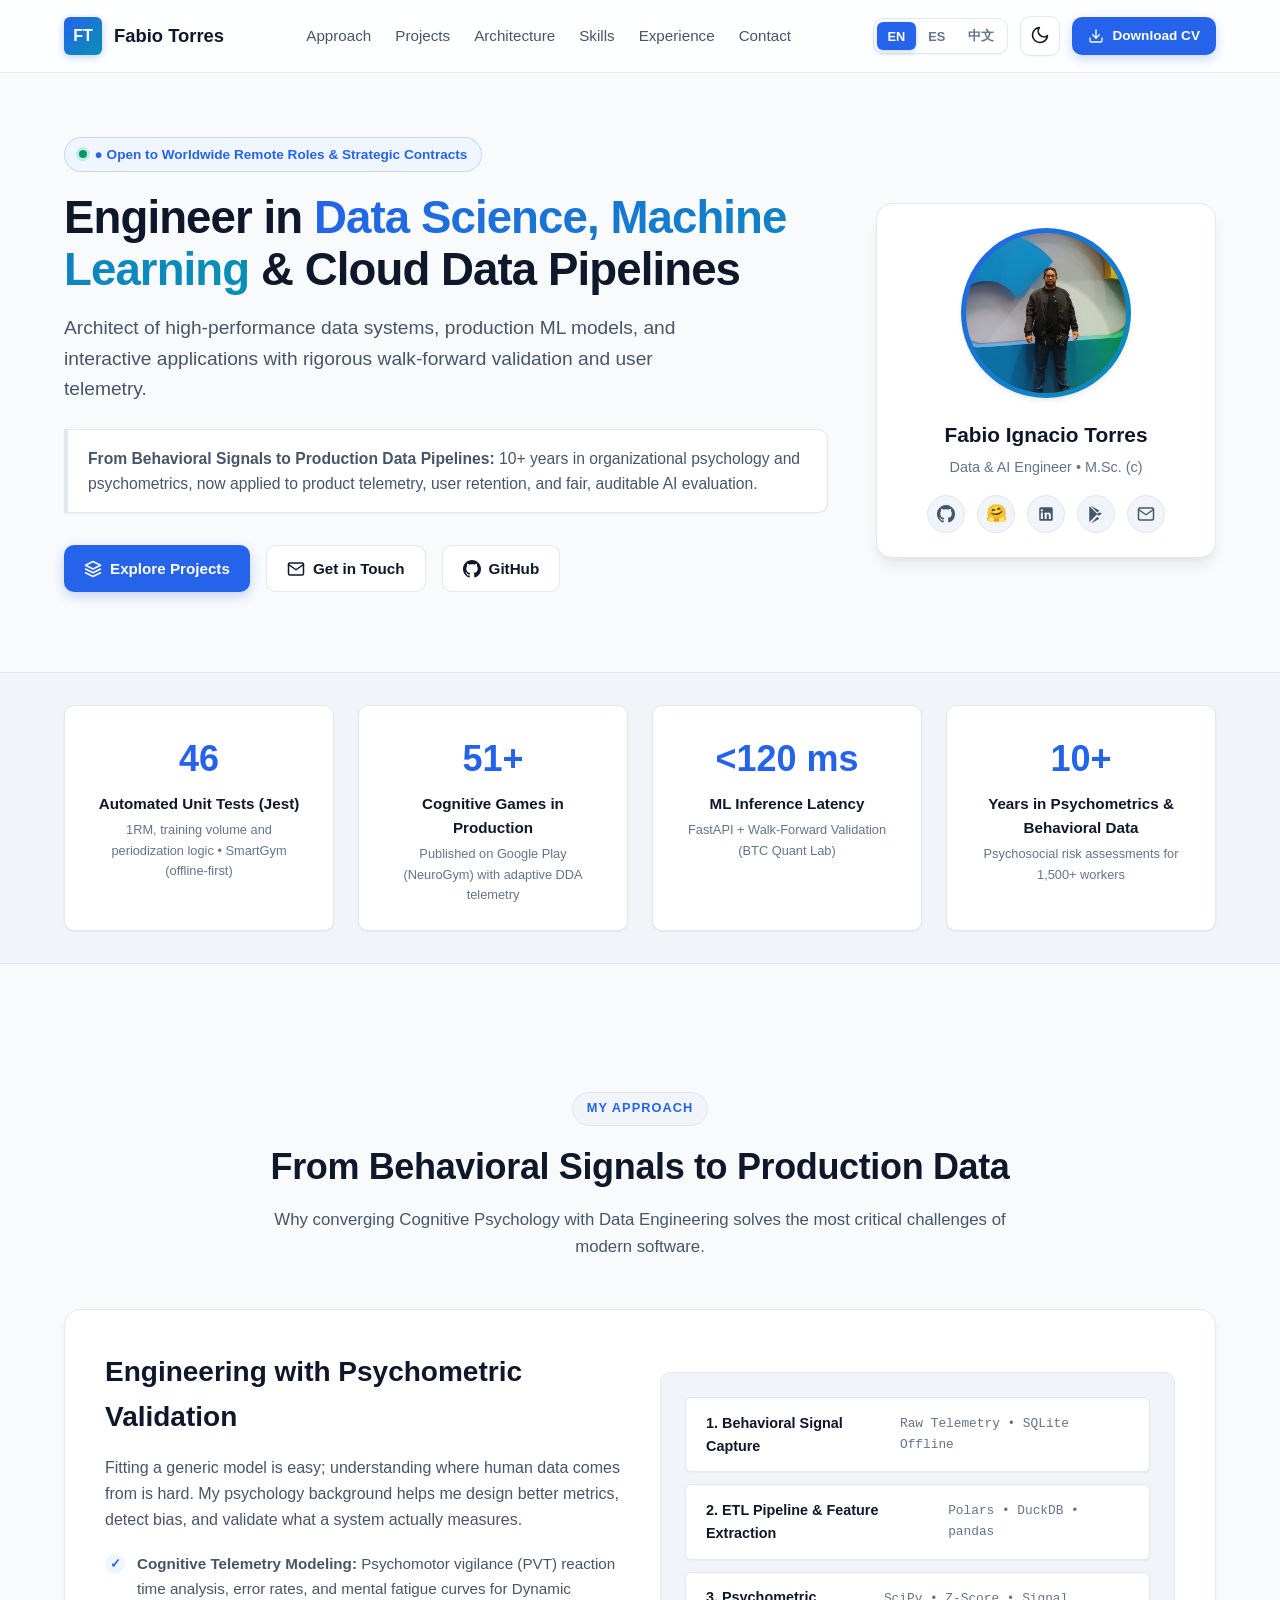
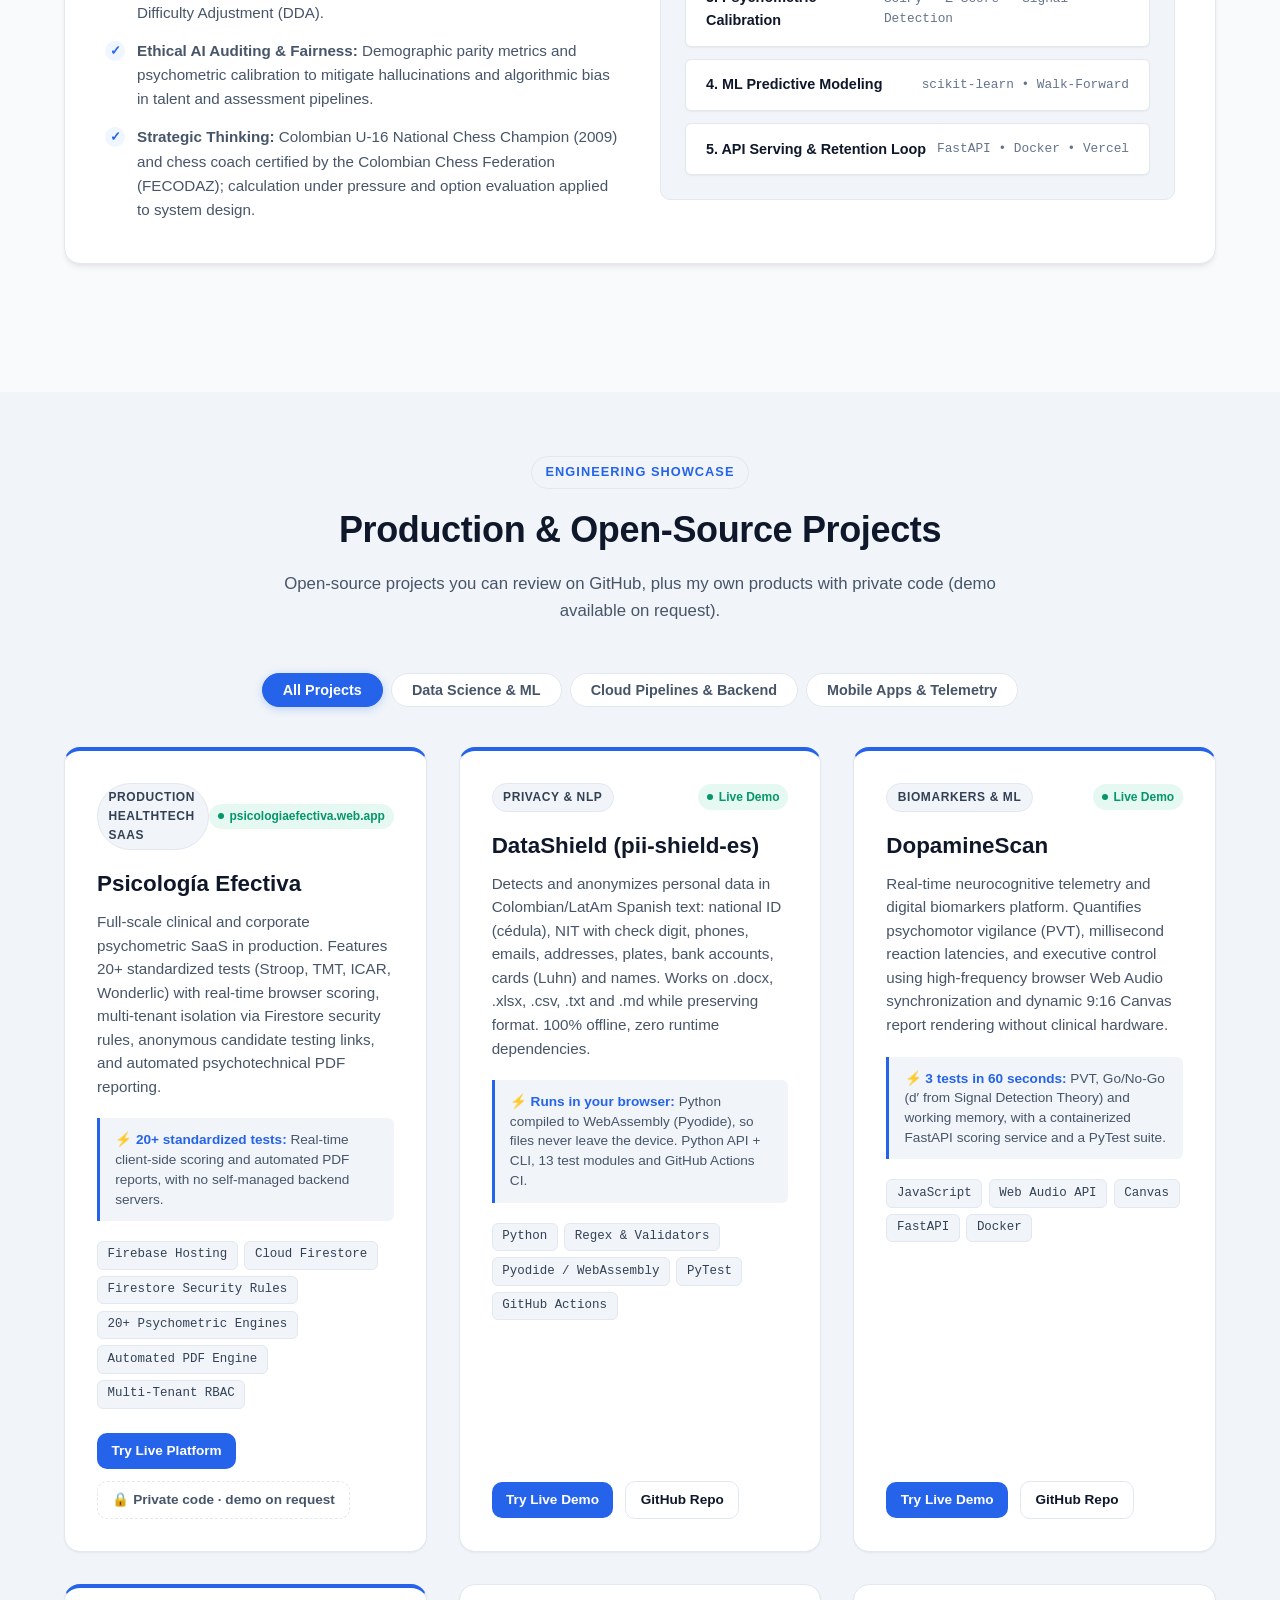
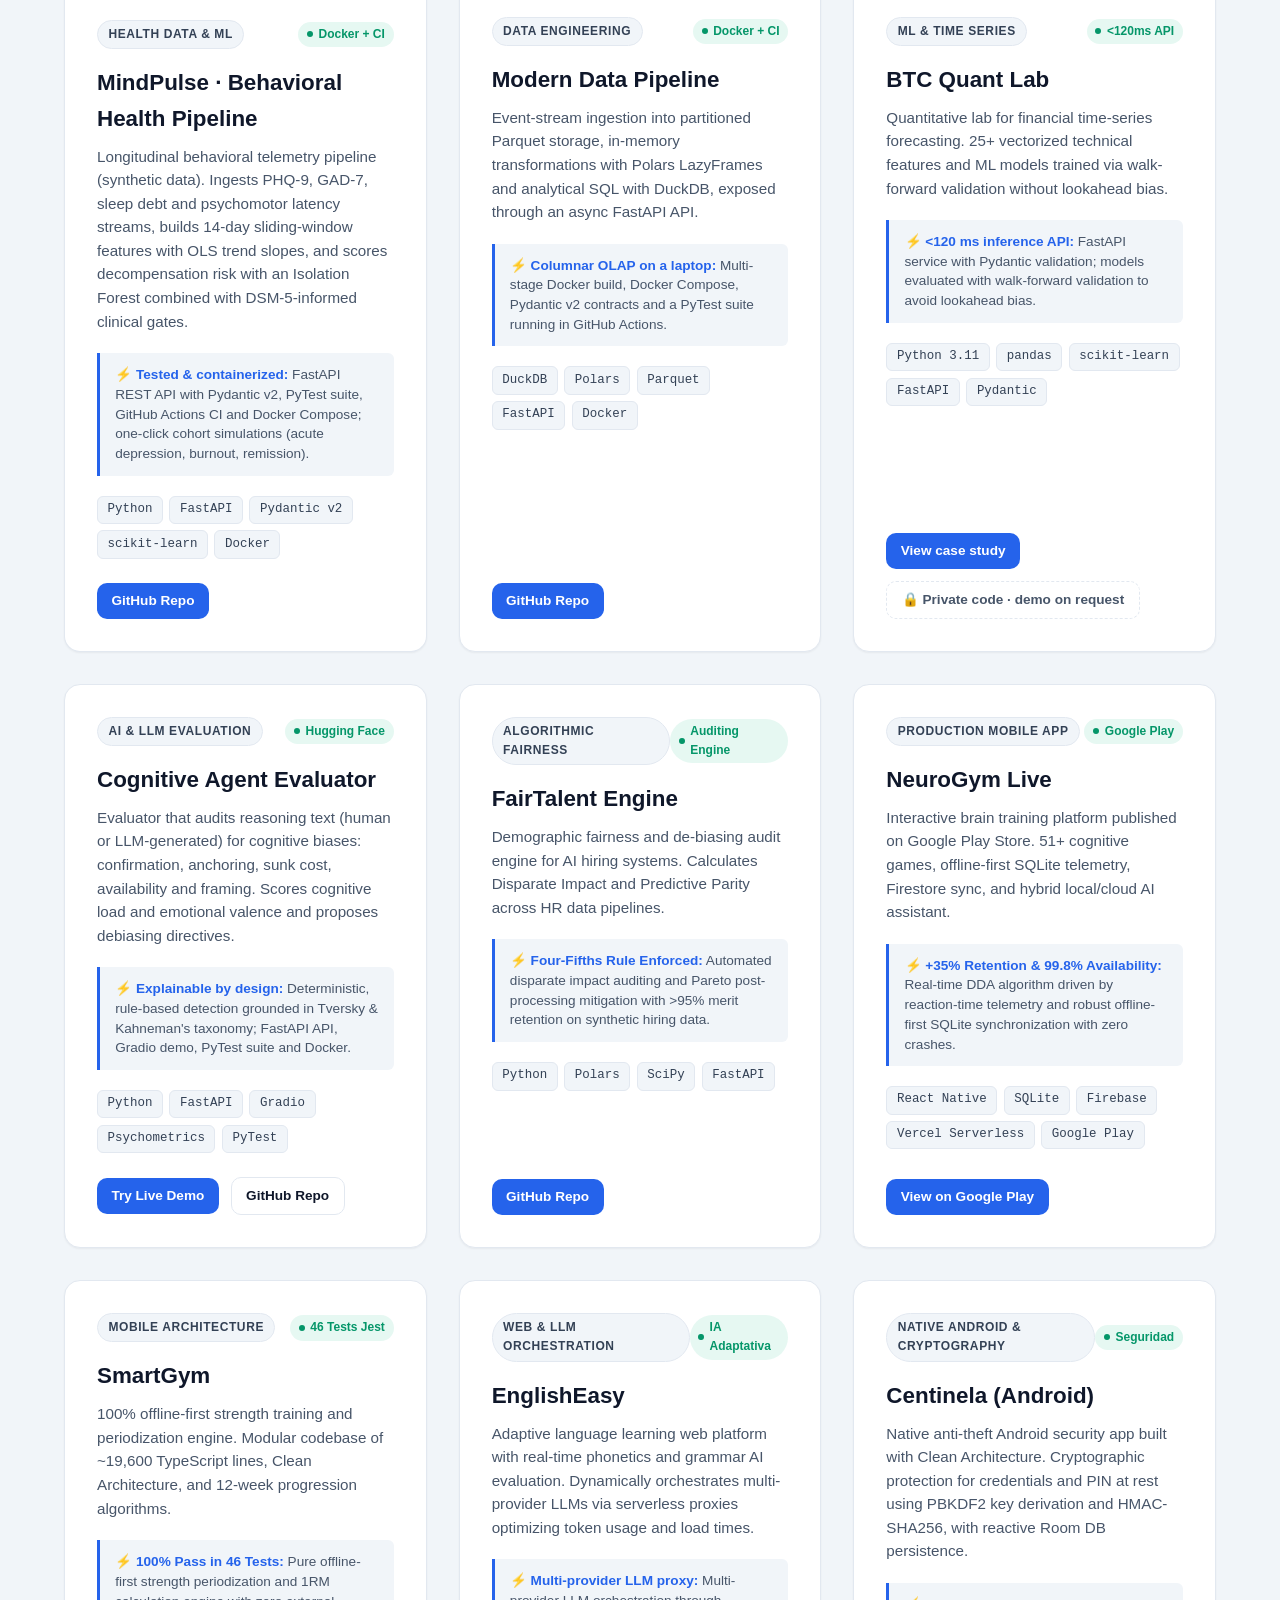
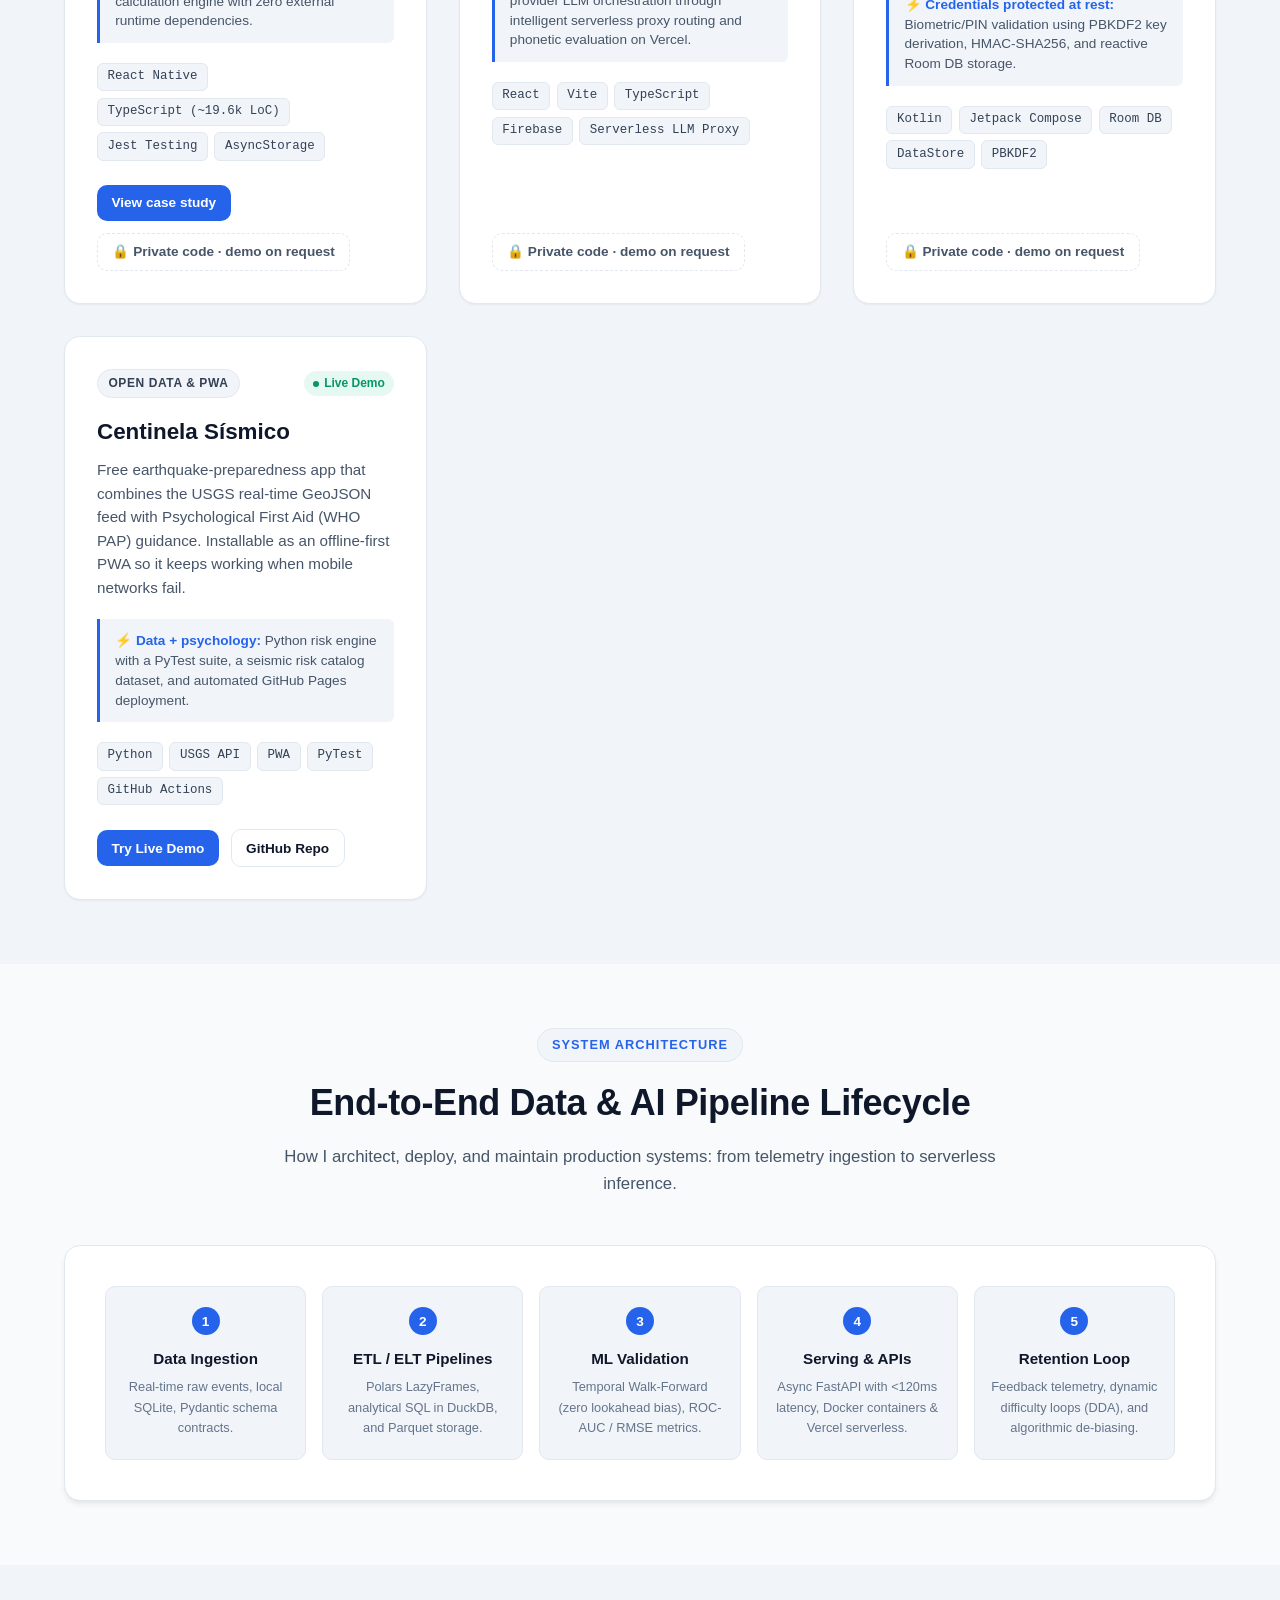
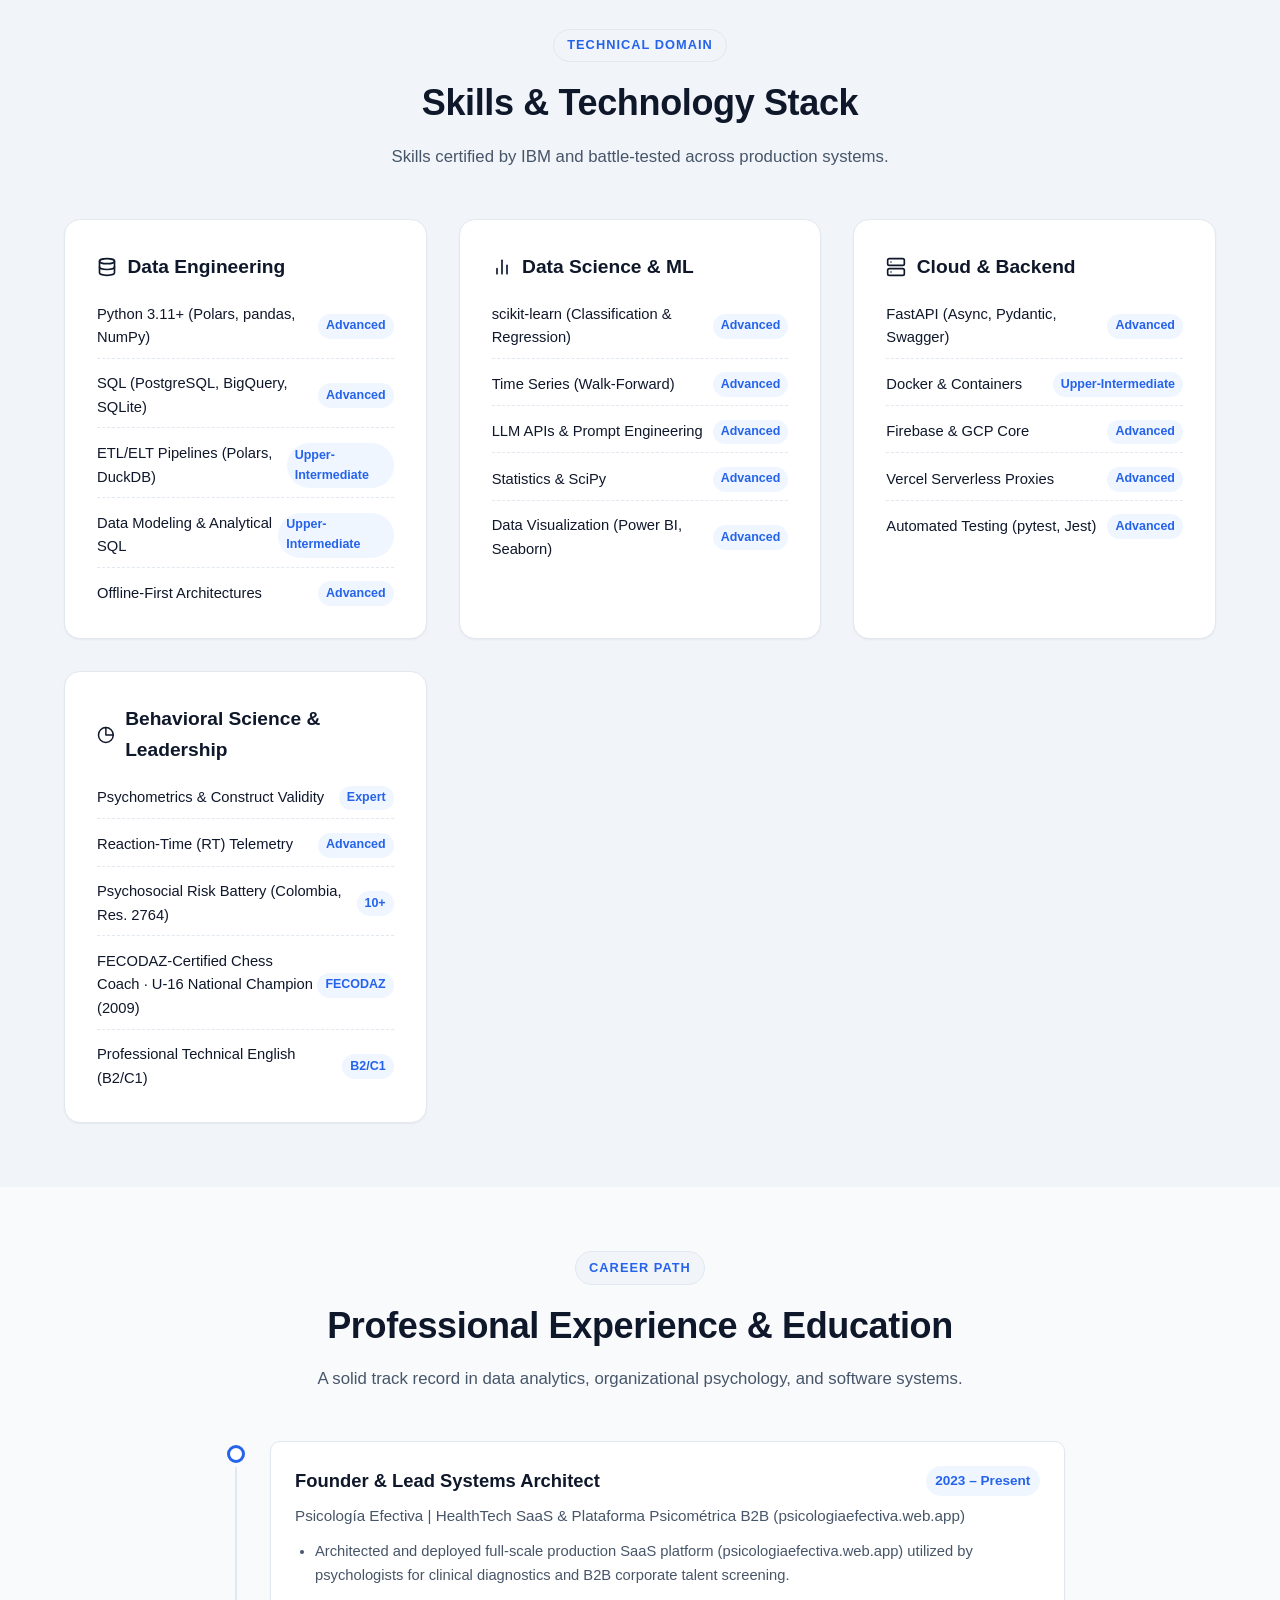
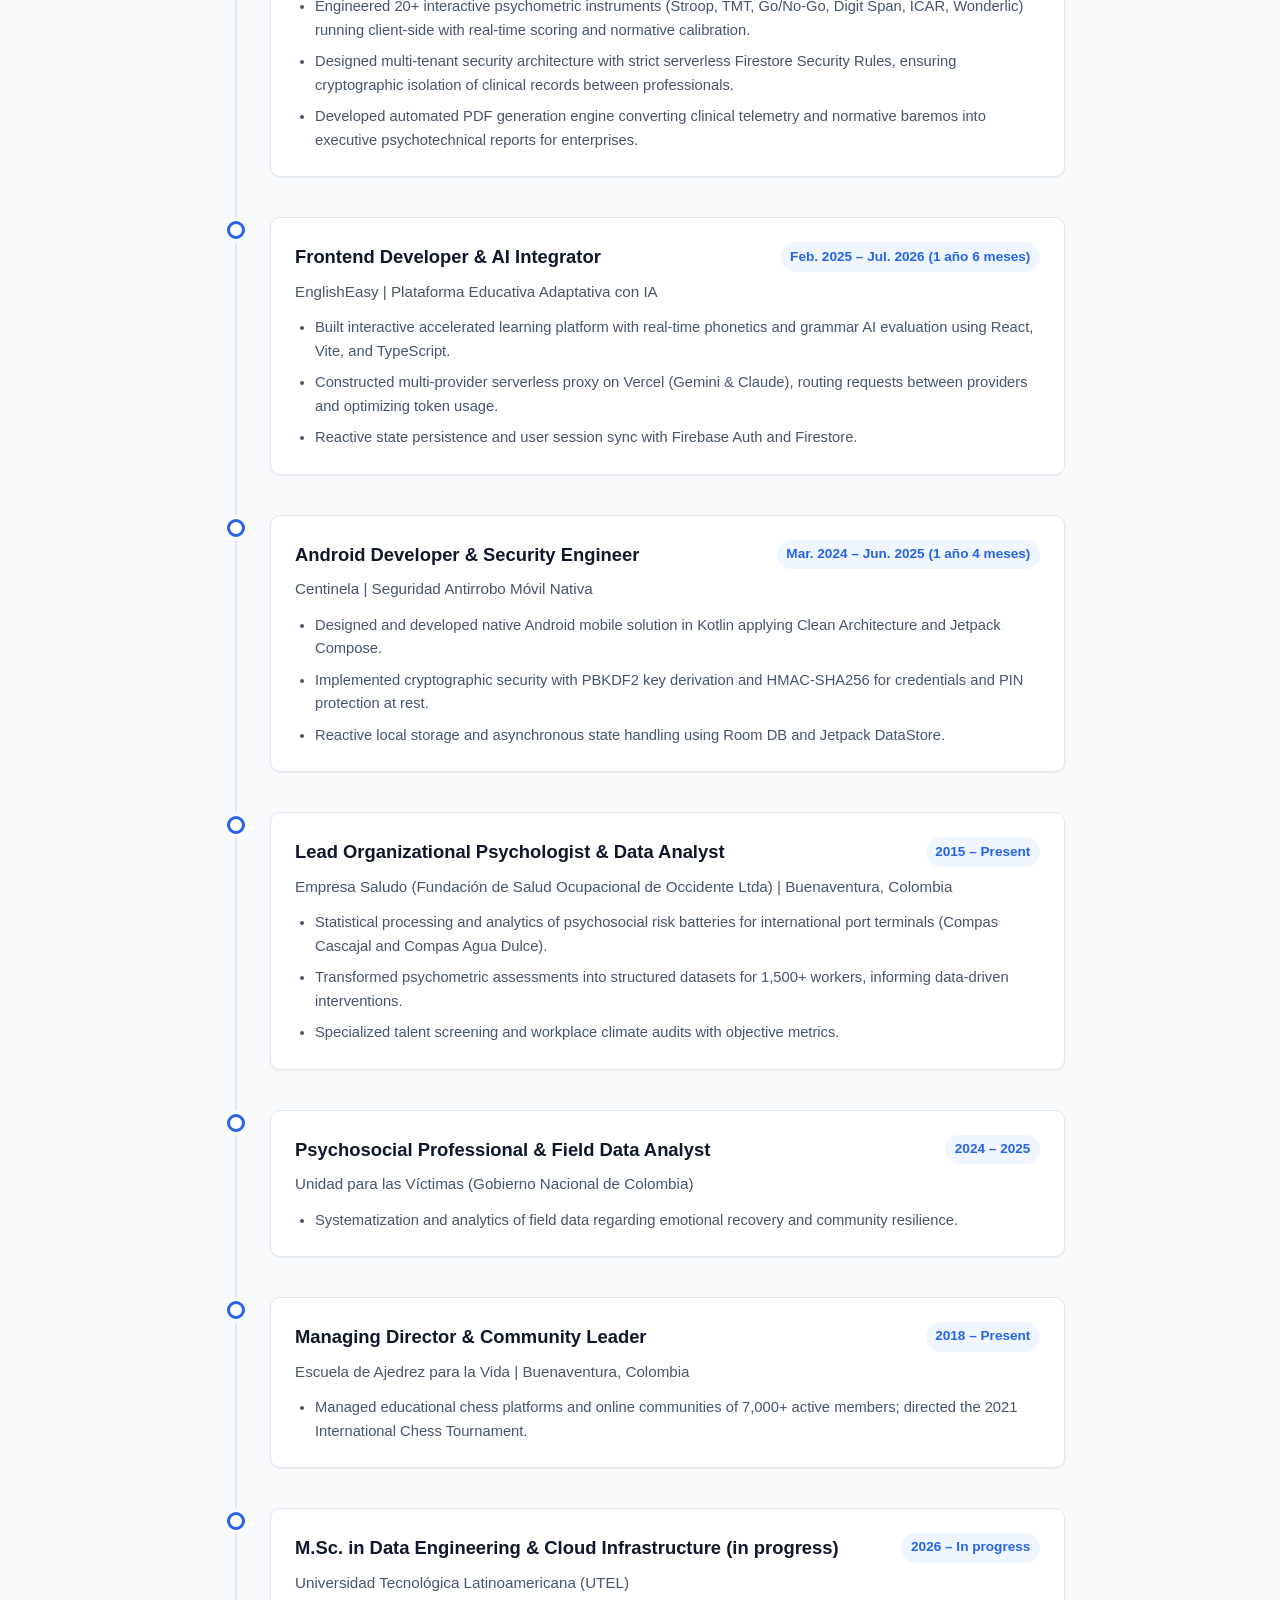
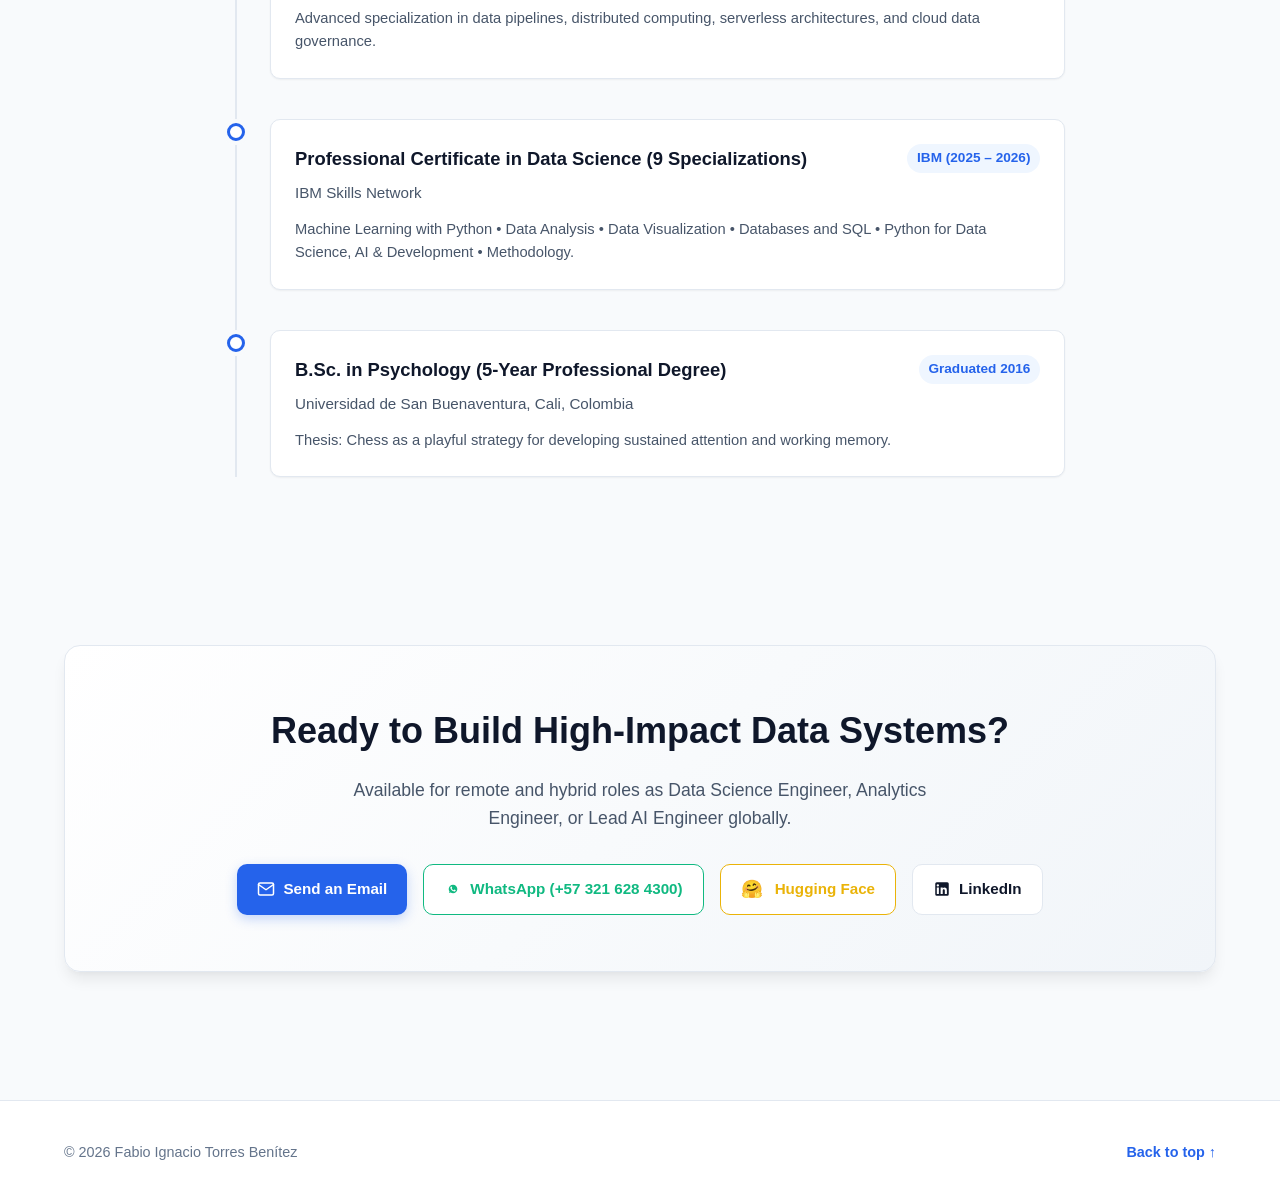
==== commit 52783b1b: "CV y portafolio: inglés B2/C1, maestría desde 2026 y entrenador de ajedrez certificado por FECODAZ C" ====
--- a/index.html
+++ b/index.html
@@ -193,7 +193,7 @@
               </li>
               <li>
                 <span class="moat-bullet">✓</span>
-                <span data-i18n-es="<strong>Pensamiento Estratégico:</strong> Campeón Nacional de Ajedrez Sub-16 (2009) y entrenador; cálculo bajo presión y evaluación de alternativas aplicados al diseño de sistemas." data-i18n-en="<strong>Strategic Thinking:</strong> Colombian U-16 National Chess Champion (2009) and coach; calculation under pressure and option evaluation applied to system design."><strong>Strategic Thinking:</strong> Colombian U-16 National Chess Champion (2009) and coach; calculation under pressure and option evaluation applied to system design.</span>
+                <span data-i18n-es="<strong>Pensamiento Estratégico:</strong> Campeón Nacional de Ajedrez Sub-16 (2009) y entrenador certificado por la Federación Colombiana de Ajedrez (FECODAZ); cálculo bajo presión y evaluación de alternativas aplicados al diseño de sistemas." data-i18n-en="<strong>Strategic Thinking:</strong> Colombian U-16 National Chess Champion (2009) and chess coach certified by the Colombian Chess Federation (FECODAZ); calculation under pressure and option evaluation applied to system design."><strong>Strategic Thinking:</strong> Colombian U-16 National Chess Champion (2009) and chess coach certified by the Colombian Chess Federation (FECODAZ); calculation under pressure and option evaluation applied to system design.</span>
               </li>
             </ul>
           </div>
@@ -696,7 +696,7 @@
             <div class="skill-item"><span data-i18n-en="Psychometrics & Construct Validity" data-i18n-es="Psicometría & Validez de Constructo">Psychometrics & Construct Validity</span> <span class="skill-level" data-i18n-en="Expert" data-i18n-es="Experto" data-i18n-zh="专家">Expert</span></div>
             <div class="skill-item"><span data-i18n-en="Reaction-Time (RT) Telemetry" data-i18n-es="Telemetría de Tiempos de Reacción (RT)">Reaction-Time (RT) Telemetry</span> <span class="skill-level" data-i18n-en="Advanced" data-i18n-es="Avanzado" data-i18n-zh="高级">Advanced</span></div>
             <div class="skill-item"><span data-i18n-en="Psychosocial Risk Battery (Colombia, Res. 2764)" data-i18n-es="Batería de Riesgo Psicosocial (Res. 2764)">Psychosocial Risk Battery (Colombia, Res. 2764)</span> <span class="skill-level">10+</span></div>
-            <div class="skill-item"><span data-i18n-en="Chess Coach · U-16 National Champion (2009)" data-i18n-es="Entrenador de Ajedrez · Campeón Nacional Sub-16 (2009)">Chess Coach · U-16 National Champion (2009)</span> <span class="skill-level">FECODAZ</span></div>
+            <div class="skill-item"><span data-i18n-en="FECODAZ-Certified Chess Coach · U-16 National Champion (2009)" data-i18n-es="Entrenador de Ajedrez (FECODAZ) · Campeón Nacional Sub-16 (2009)">FECODAZ-Certified Chess Coach · U-16 National Champion (2009)</span> <span class="skill-level">FECODAZ</span></div>
             <div class="skill-item"><span data-i18n-en="Professional Technical English (B2/C1)" data-i18n-es="Inglés Técnico Profesional (B2/C1)">Professional Technical English (B2/C1)</span> <span class="skill-level">B2/C1</span></div>
           </div>
         </div>
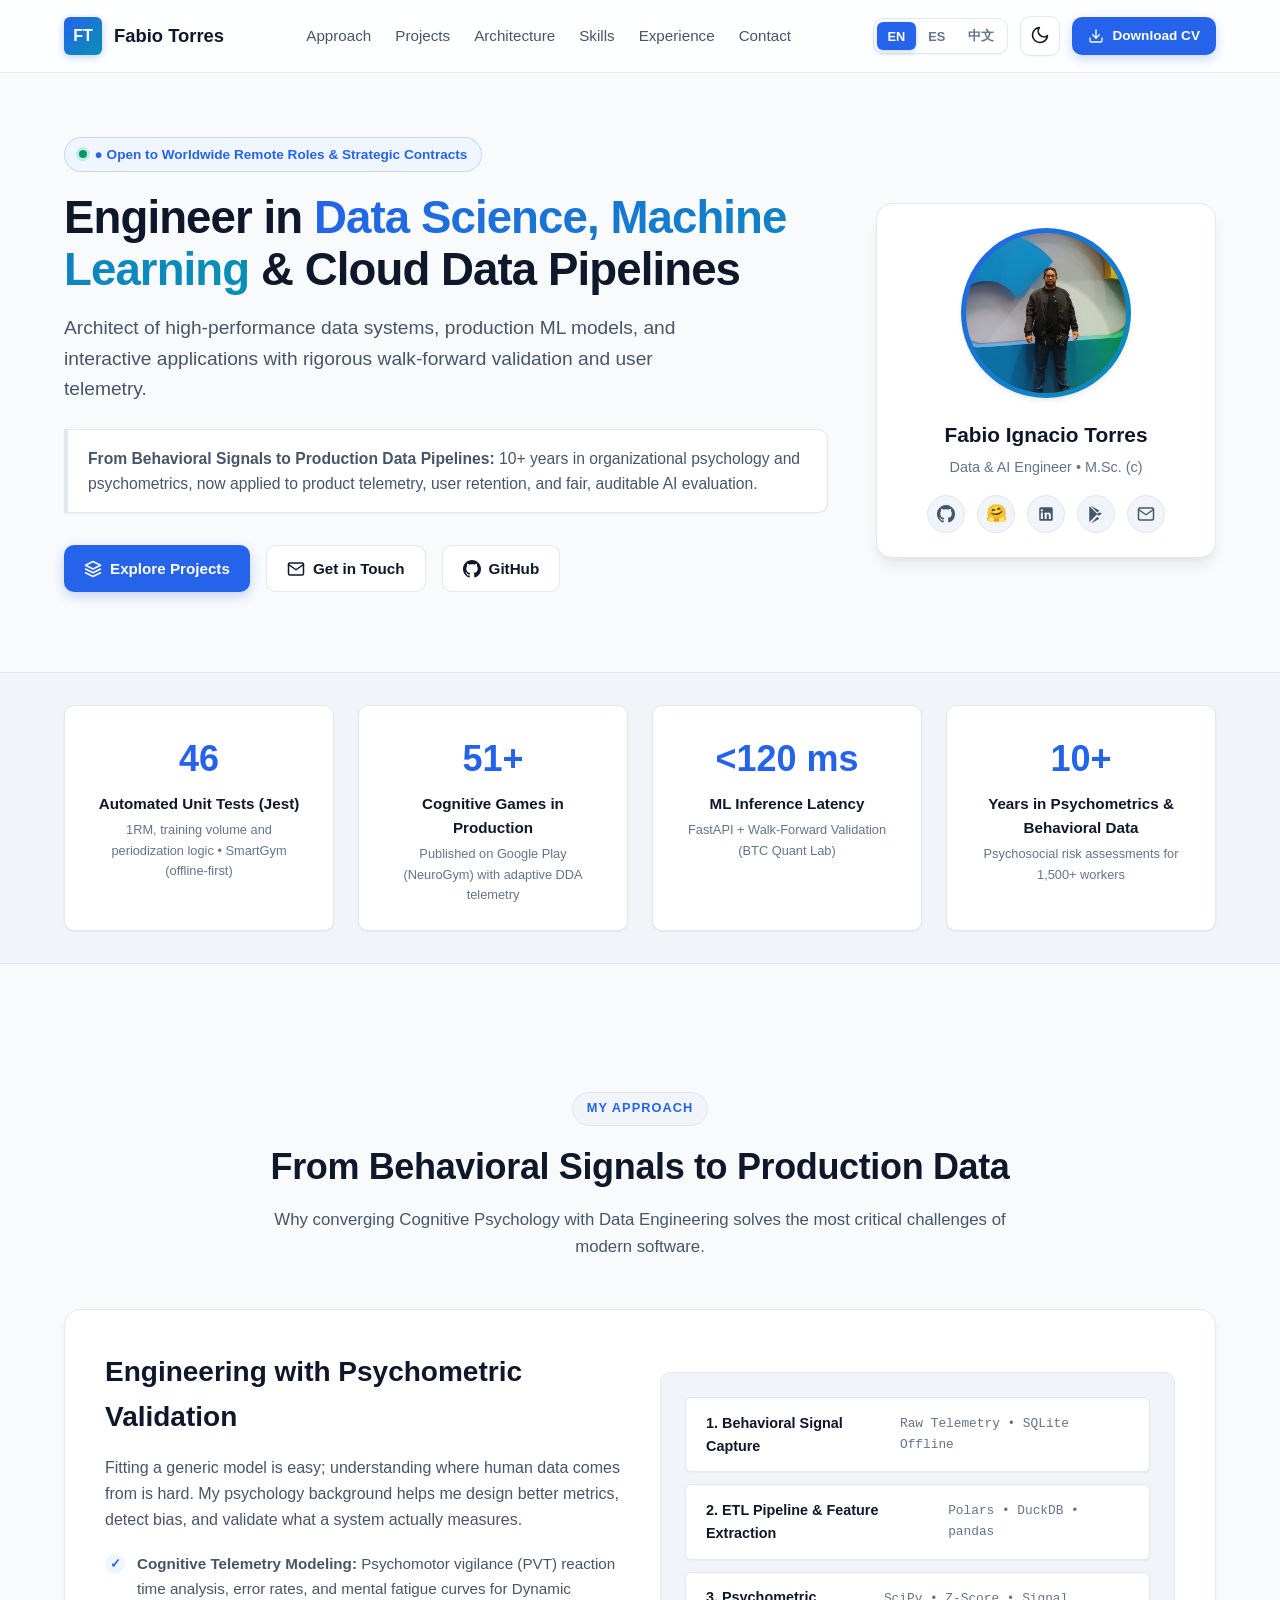
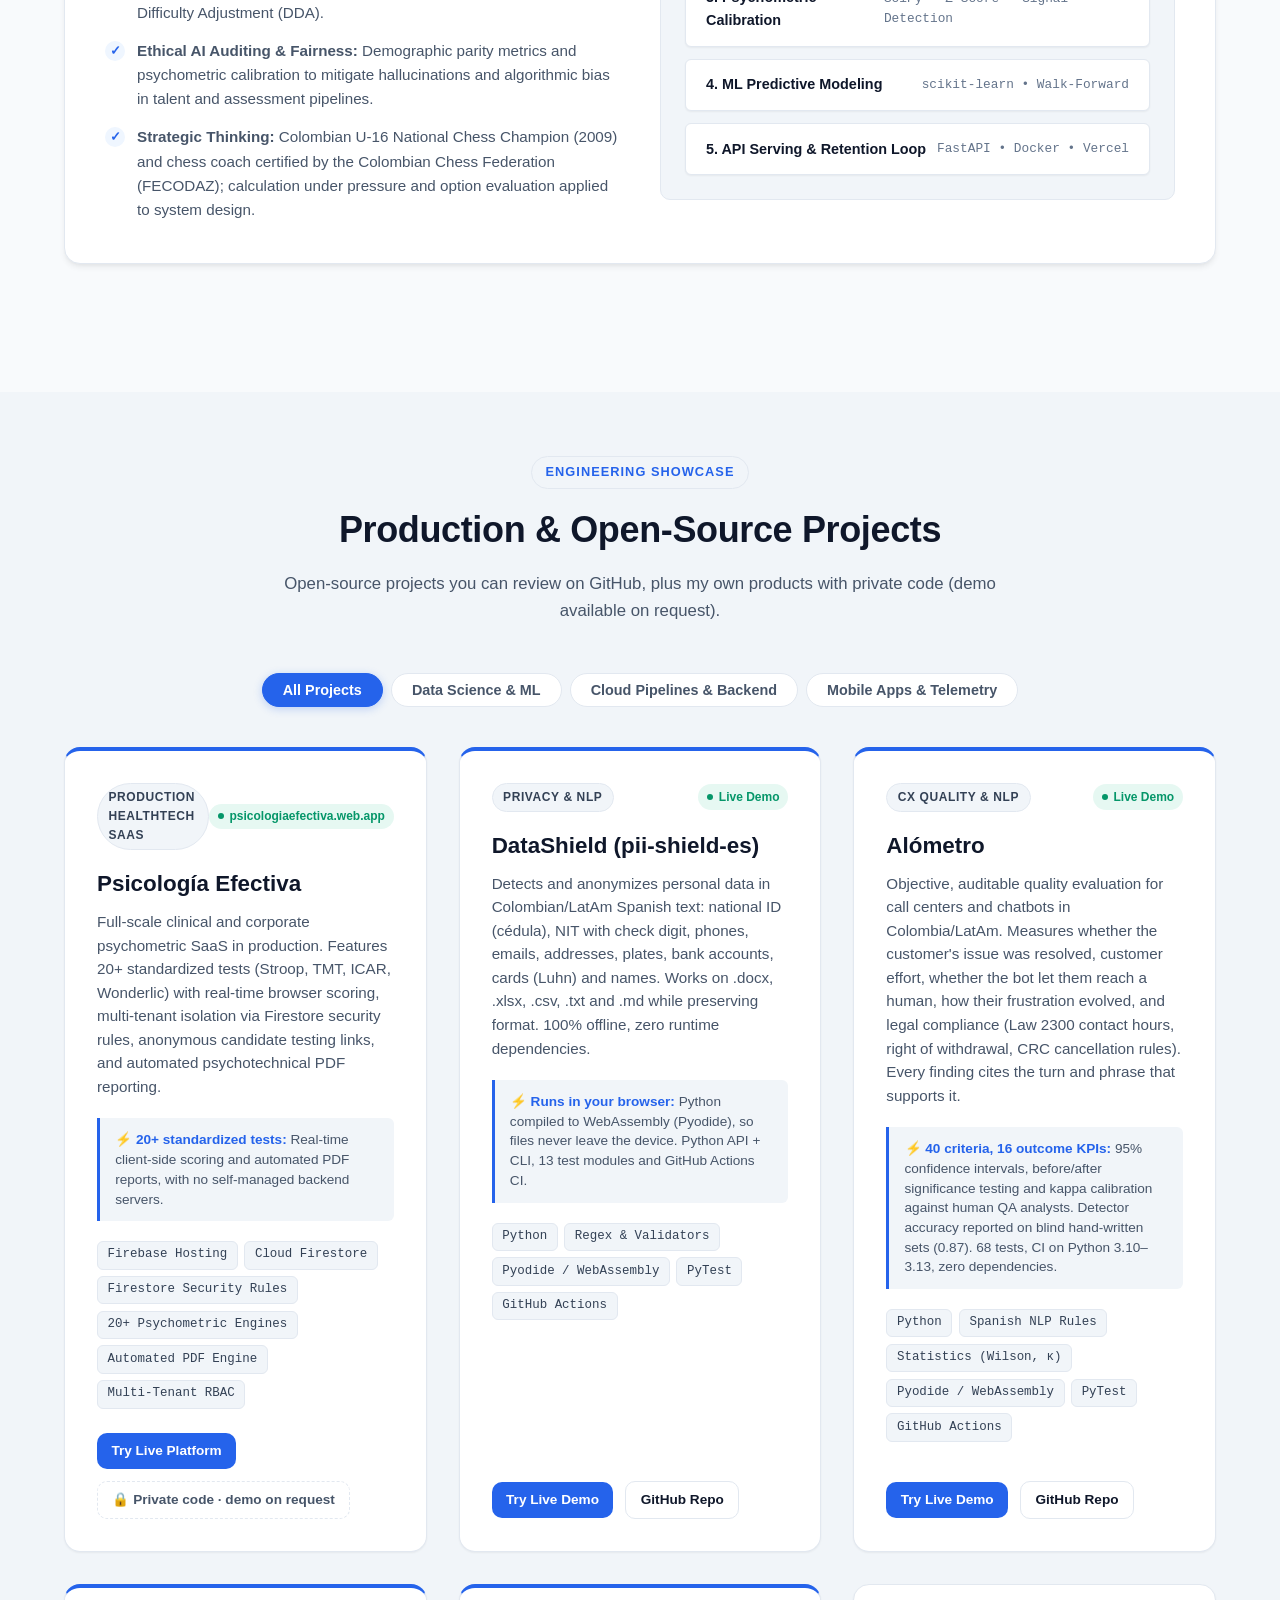
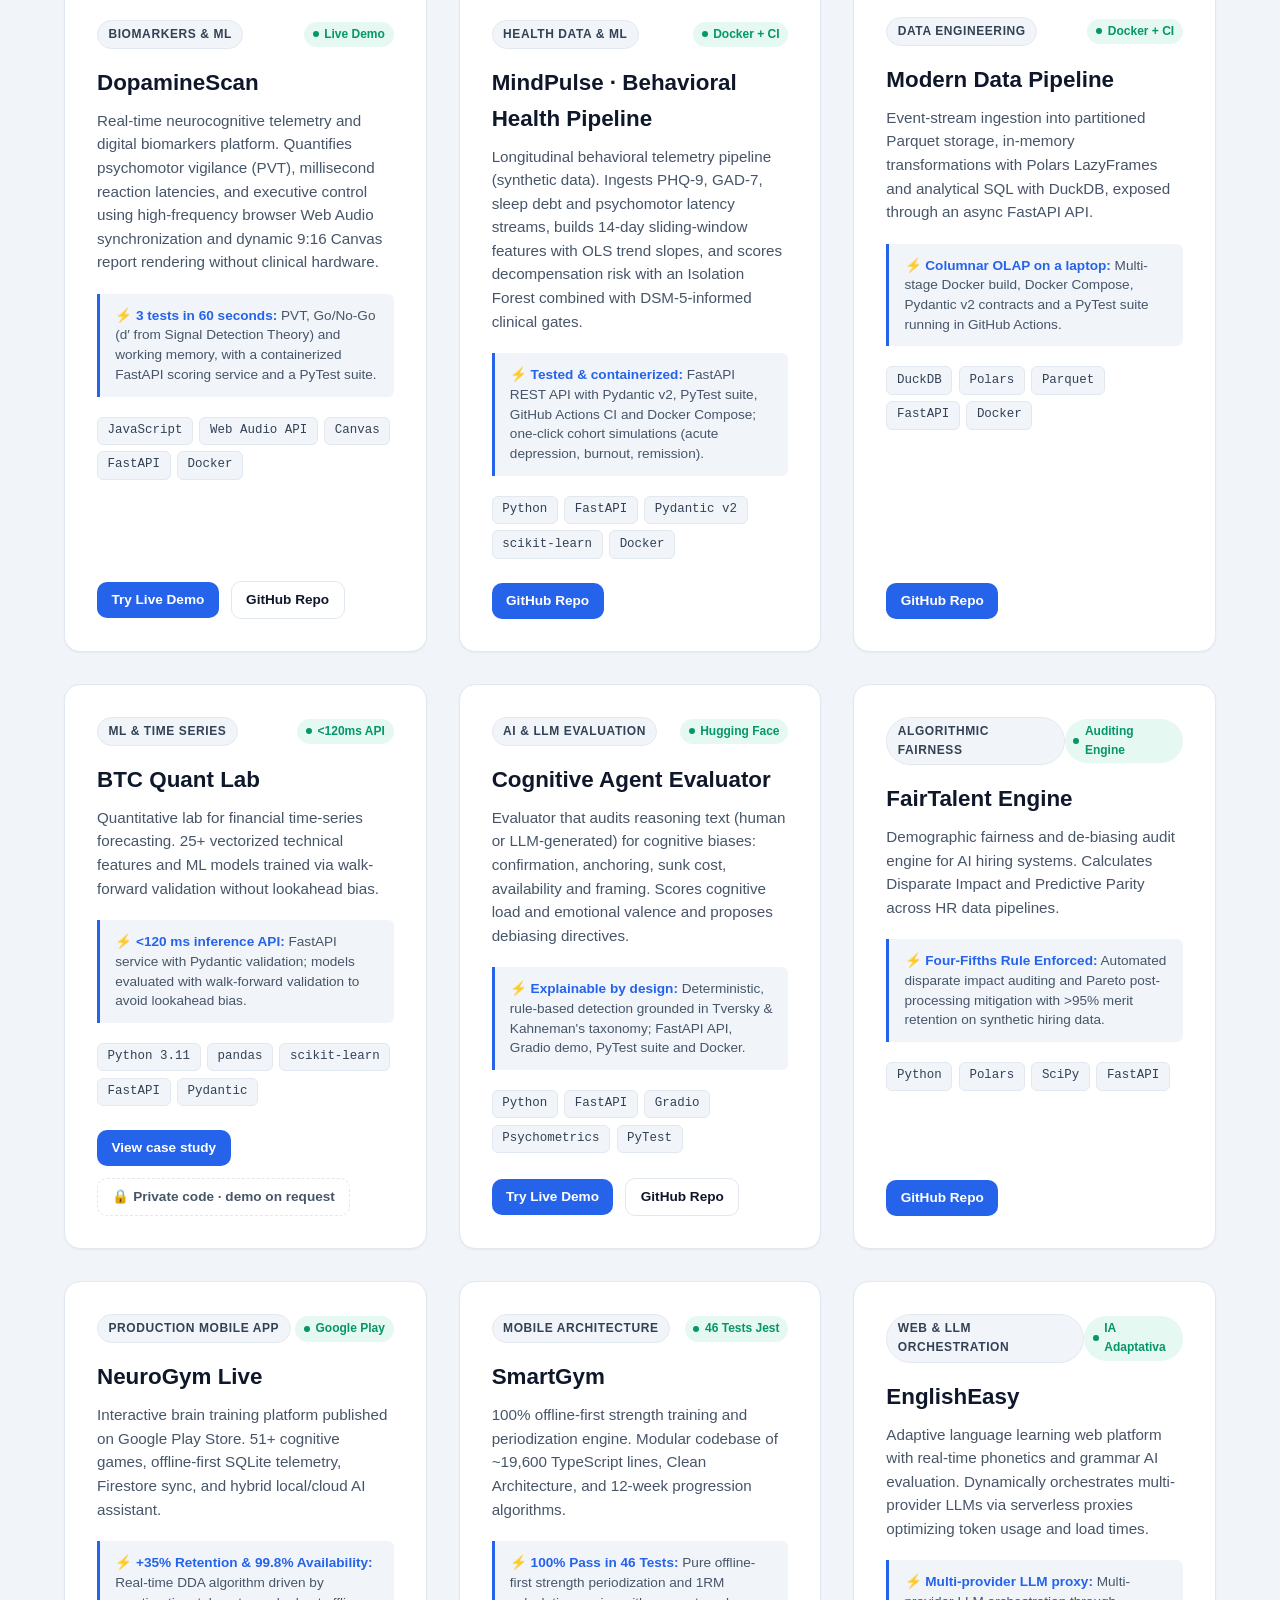
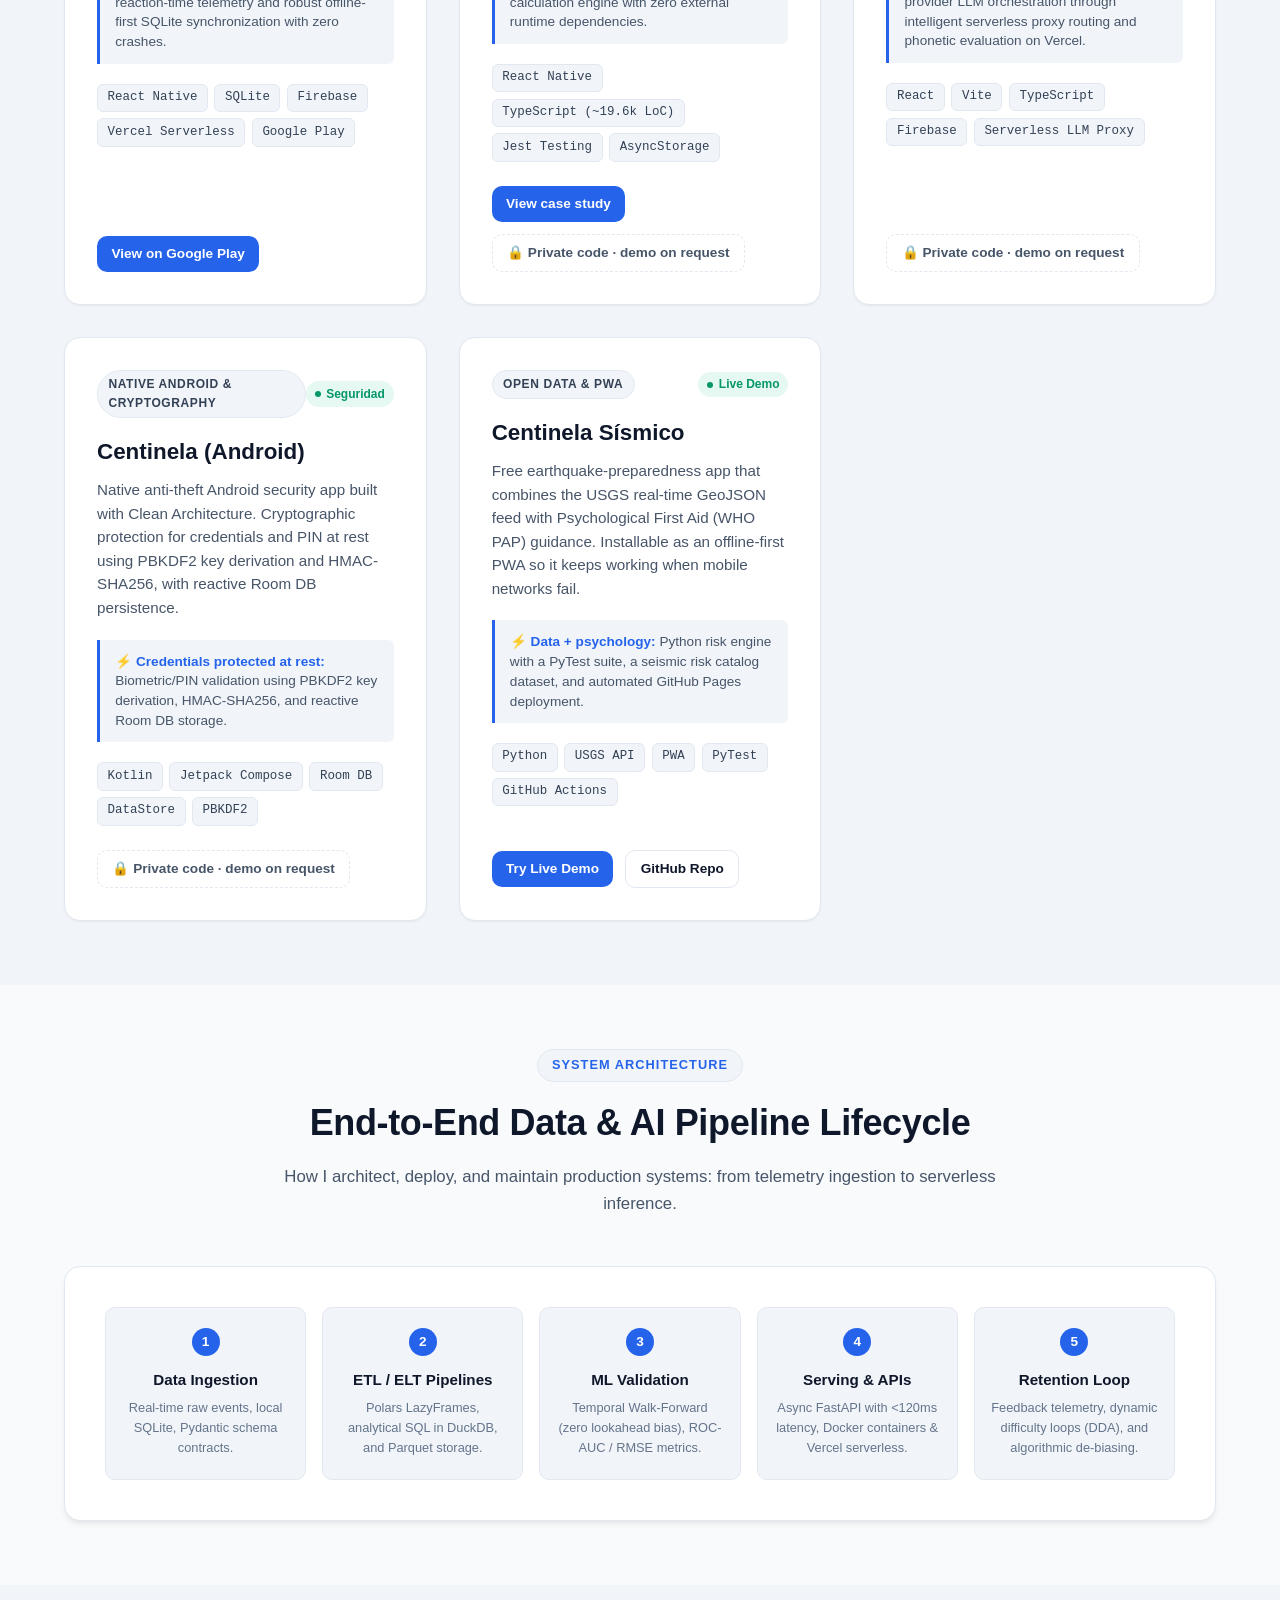
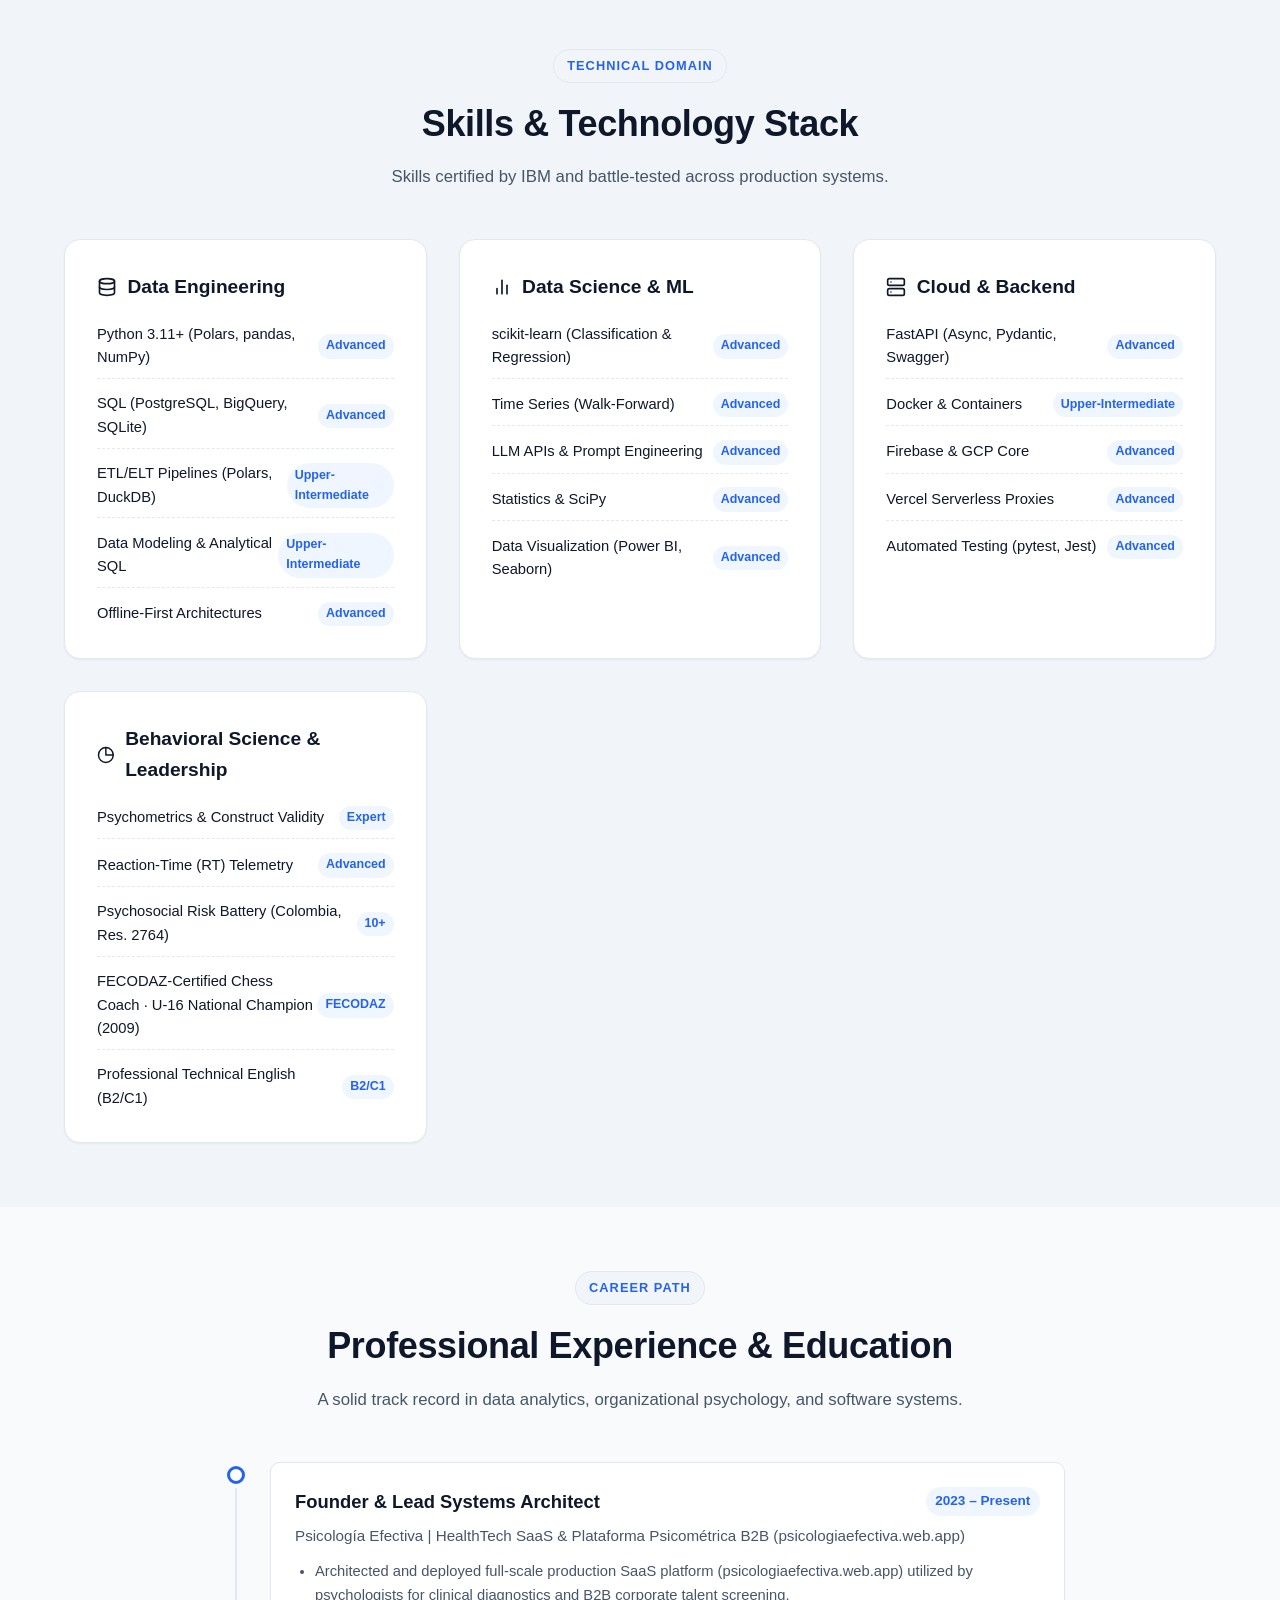
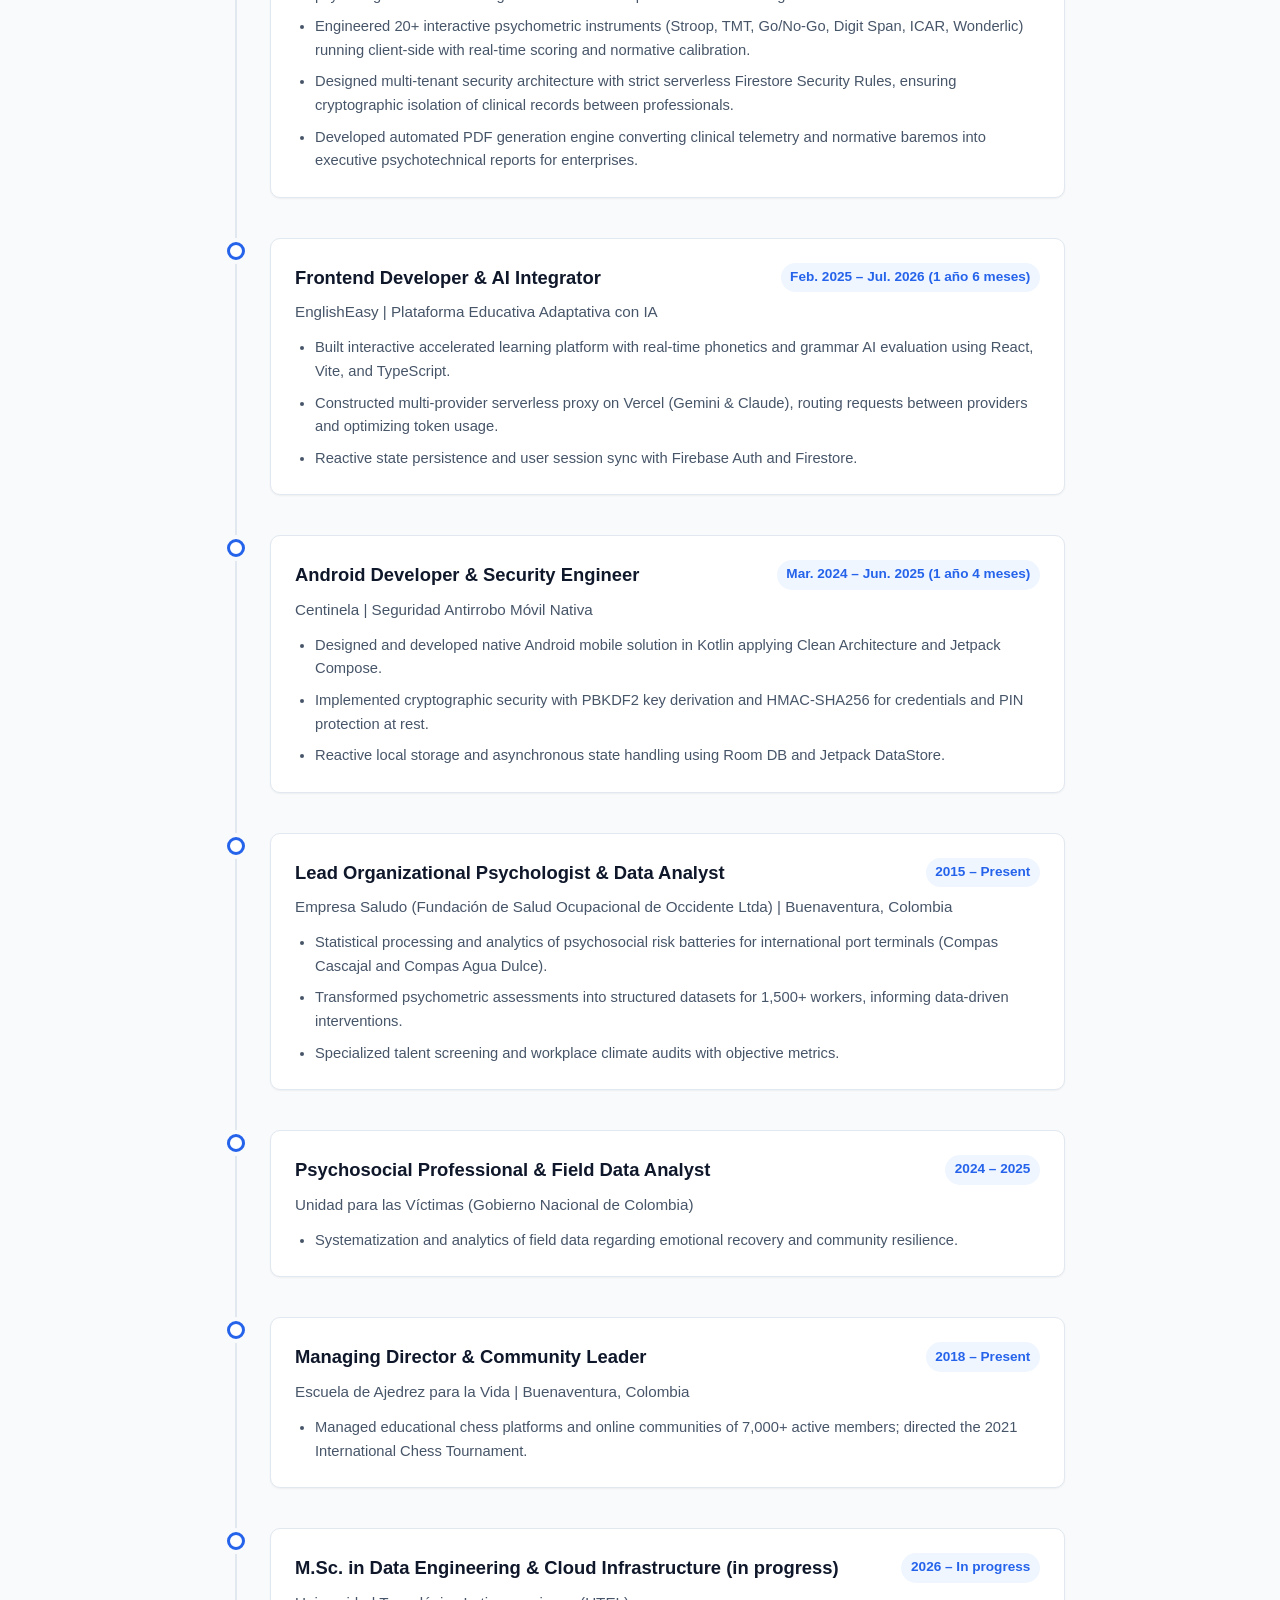
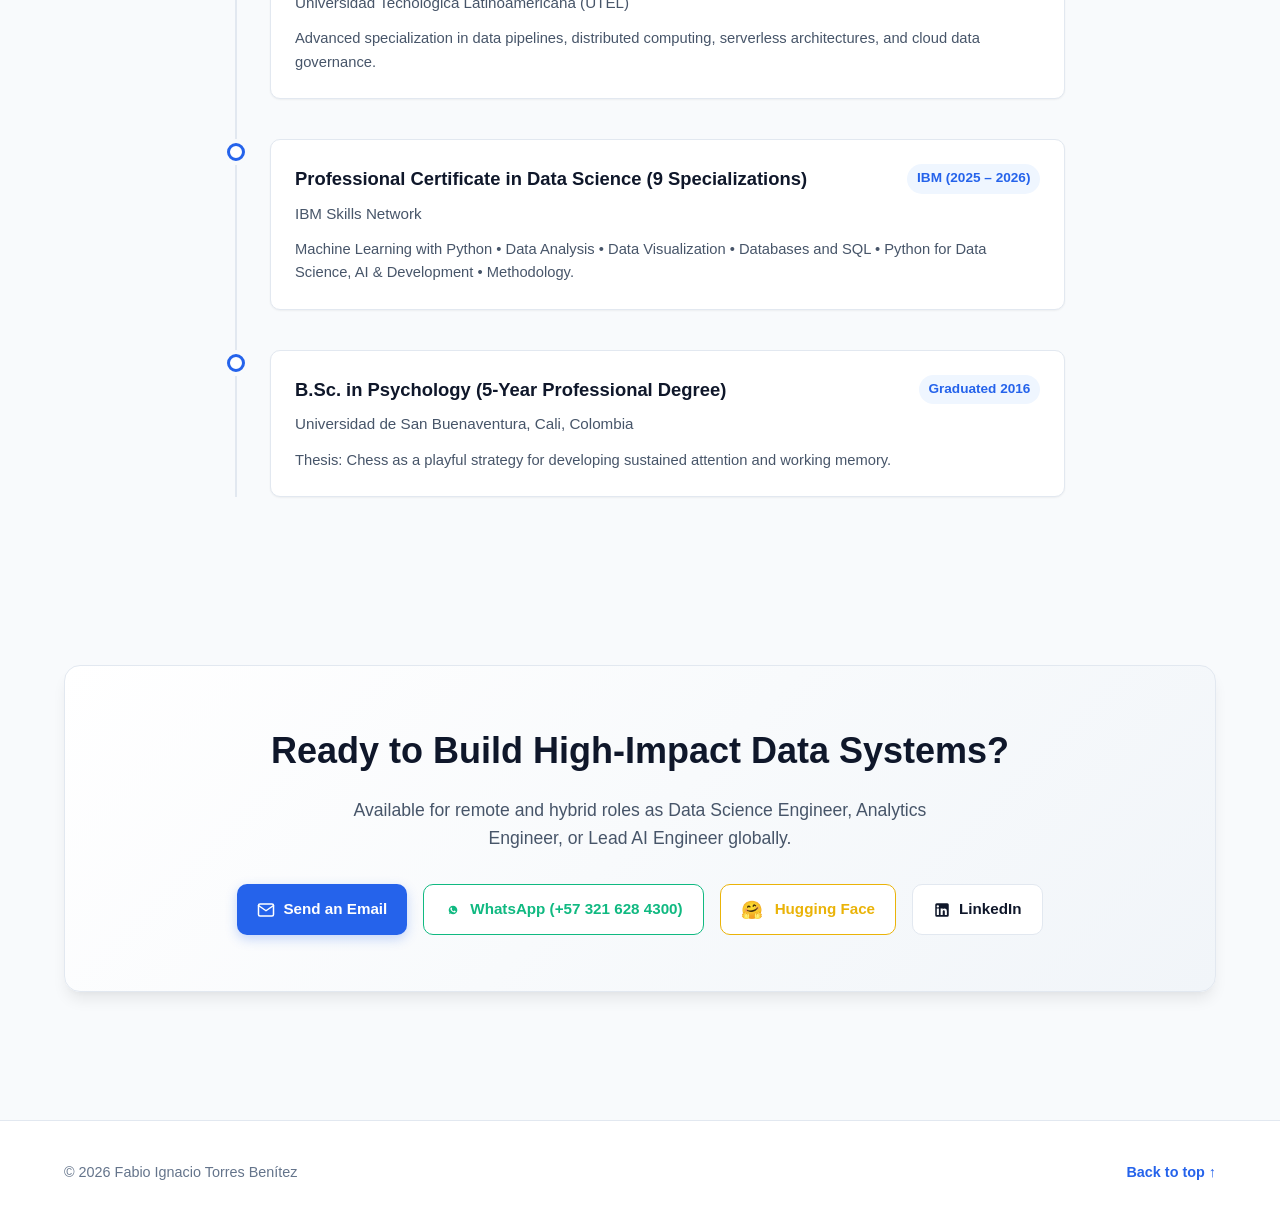
==== commit f4f93bab: "Portafolio: agregar Alómetro (evaluación de call centers y chatbots)" ====
--- a/index.html
+++ b/index.html
@@ -298,6 +298,34 @@
           </div>
         </div>
 
+        <!-- Project: Alómetro -->
+        <div class="project-card featured" data-category="data-science data-pipelines">
+          <div class="project-badge-bar">
+            <span class="type-badge" data-i18n-en="CX Quality & NLP" data-i18n-es="Calidad de Atención & NLP" data-i18n-zh="客服质量与 NLP">CX Quality & NLP</span>
+            <span class="live-badge"><span class="live-indicator"></span> Live Demo</span>
+          </div>
+          <h3 class="project-title">Alómetro</h3>
+          <p class="project-description" data-i18n-en="Objective, auditable quality evaluation for call centers and chatbots in Colombia/LatAm. Measures whether the customer's issue was resolved, customer effort, whether the bot let them reach a human, how their frustration evolved, and legal compliance (Law 2300 contact hours, right of withdrawal, CRC cancellation rules). Every finding cites the turn and phrase that supports it." data-i18n-es="Evaluación objetiva y auditable de la calidad de atención en call centers y chatbots de Colombia/LatAm. Mide si se resolvió, cuánto esfuerzo le costó al cliente, si el bot lo dejó llegar a una persona, cómo evolucionó su frustración y el cumplimiento legal (horarios de la Ley 2300, derecho de retracto, cancelación sin trabas de la CRC). Cada hallazgo cita el turno y la frase que lo respalda." data-i18n-zh="面向哥伦比亚/拉美呼叫中心与聊天机器人的客观、可审计服务质量评估。衡量问题是否解决、客户付出的努力、机器人是否允许转接人工、客户挫败感的变化以及法律合规（第 2300 号法律联系时段、撤销权、CRC 取消规则）。每项结论均引用对应的对话轮次与原句。">
+            Objective, auditable quality evaluation for call centers and chatbots in Colombia/LatAm. Measures whether the customer's issue was resolved, customer effort, whether the bot let them reach a human, how their frustration evolved, and legal compliance (Law 2300 contact hours, right of withdrawal, CRC cancellation rules). Every finding cites the turn and phrase that supports it.
+          </p>
+          <div class="xyz-metric-box">
+            <strong data-i18n-en="⚡ 40 criteria, 16 outcome KPIs:" data-i18n-es="⚡ 40 criterios, 16 indicadores de resultado:" data-i18n-zh="⚡ 40 项标准，16 个结果指标：">⚡ 40 criteria, 16 outcome KPIs:</strong>
+            <span data-i18n-en=" 95% confidence intervals, before/after significance testing and kappa calibration against human QA analysts. Detector accuracy reported on blind hand-written sets (0.87). 68 tests, CI on Python 3.10–3.13, zero dependencies." data-i18n-es=" Intervalos de confianza del 95 %, comparación antes/después con significancia y calibración con kappa frente a analistas de calidad. Precisión de los detectores publicada sobre conjuntos ciegos escritos a mano (0,87). 68 pruebas, CI en Python 3.10–3.13, sin dependencias." data-i18n-zh=" 95% 置信区间、前后对比显著性检验，以及与人工质检员的 kappa 校准。检测器准确率基于人工编写的盲测集公布（0.87）。68 项测试，Python 3.10–3.13 CI，零依赖。"> 95% confidence intervals, before/after significance testing and kappa calibration against human QA analysts. Detector accuracy reported on blind hand-written sets (0.87). 68 tests, CI on Python 3.10–3.13, zero dependencies.</span>
+          </div>
+          <div class="tech-tags">
+            <span class="tech-tag">Python</span>
+            <span class="tech-tag">Spanish NLP Rules</span>
+            <span class="tech-tag">Statistics (Wilson, κ)</span>
+            <span class="tech-tag">Pyodide / WebAssembly</span>
+            <span class="tech-tag">PyTest</span>
+            <span class="tech-tag">GitHub Actions</span>
+          </div>
+          <div class="project-links">
+            <a href="https://neurodeveloper11.github.io/alometro/" target="_blank" class="card-link card-link-primary" data-i18n-es="Probar Demo en Vivo" data-i18n-en="Try Live Demo" data-i18n-zh="在线演示">Try Live Demo</a>
+            <a href="https://github.com/neurodeveloper11/alometro" target="_blank" class="card-link card-link-secondary">GitHub Repo</a>
+          </div>
+        </div>
+
         <!-- Project 1: DopamineScan -->
         <div class="project-card featured" data-category="data-science mobile-ai">
           <div class="project-badge-bar">
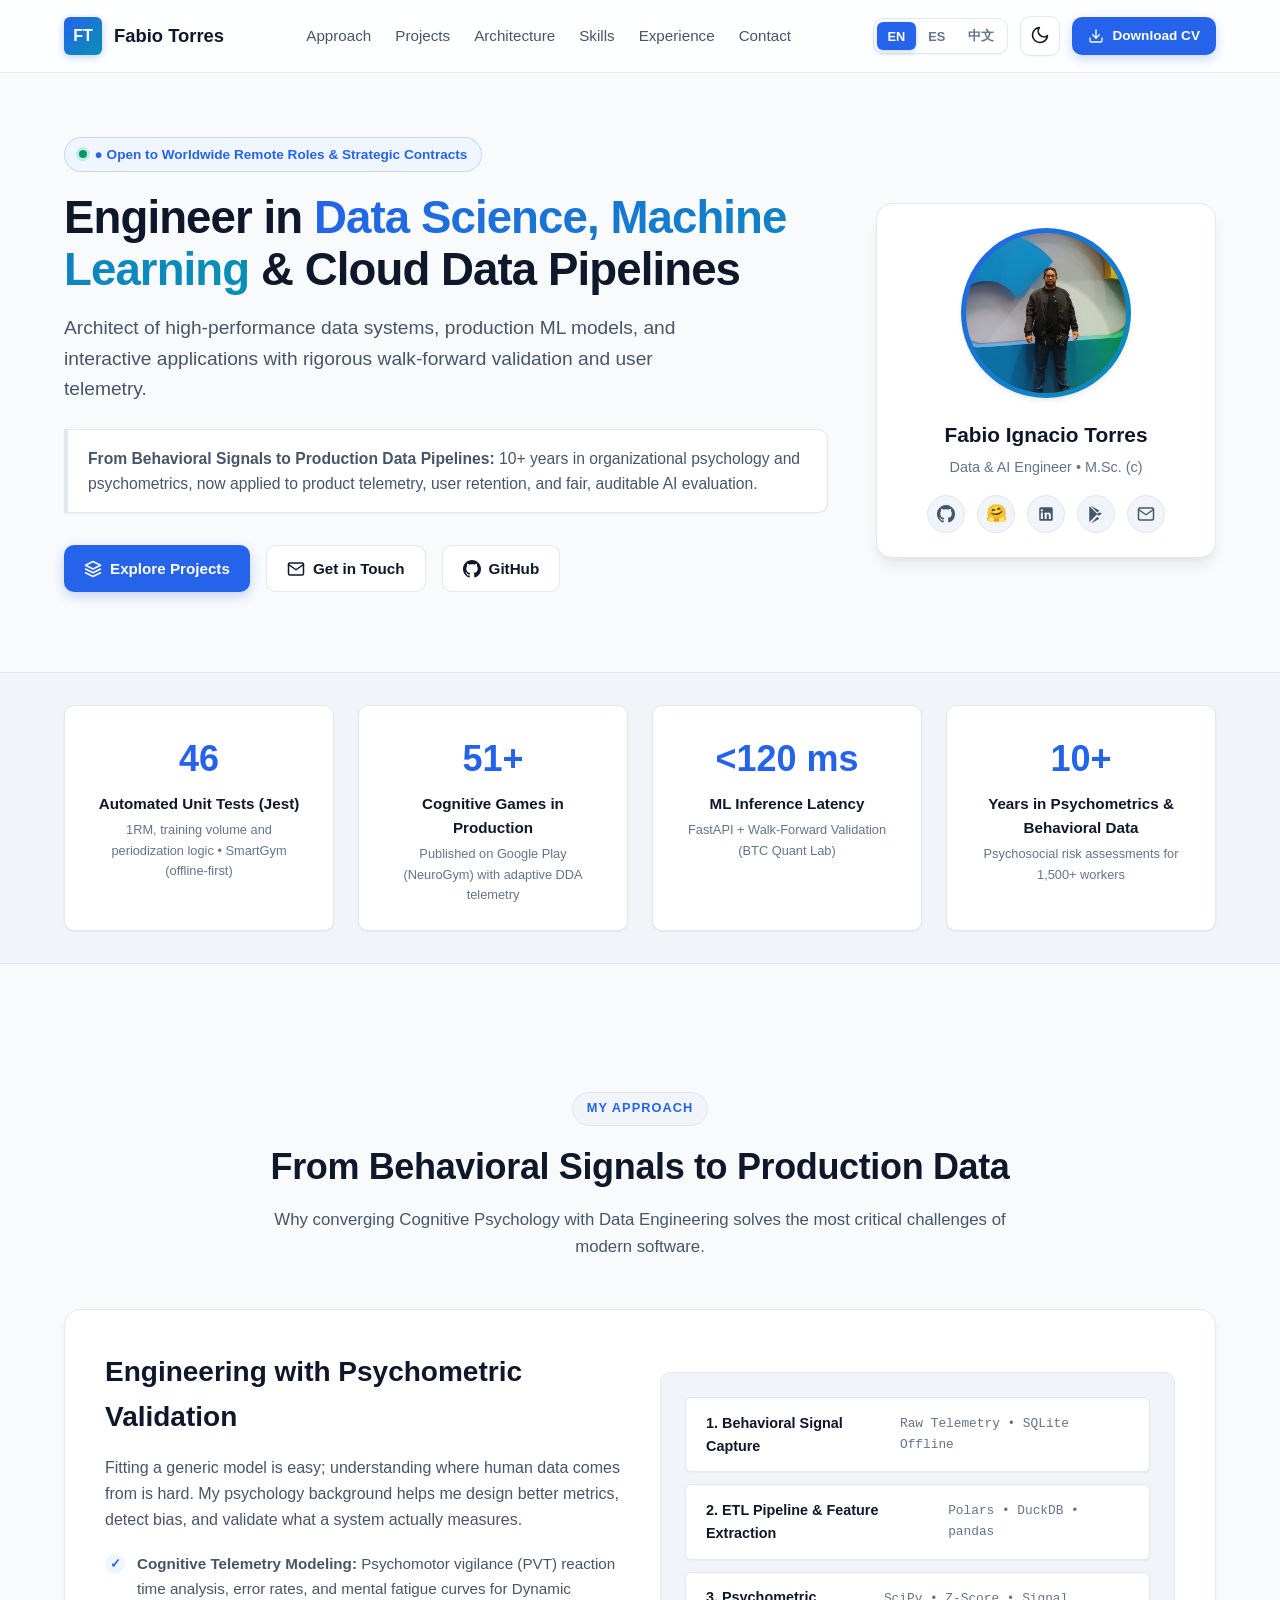
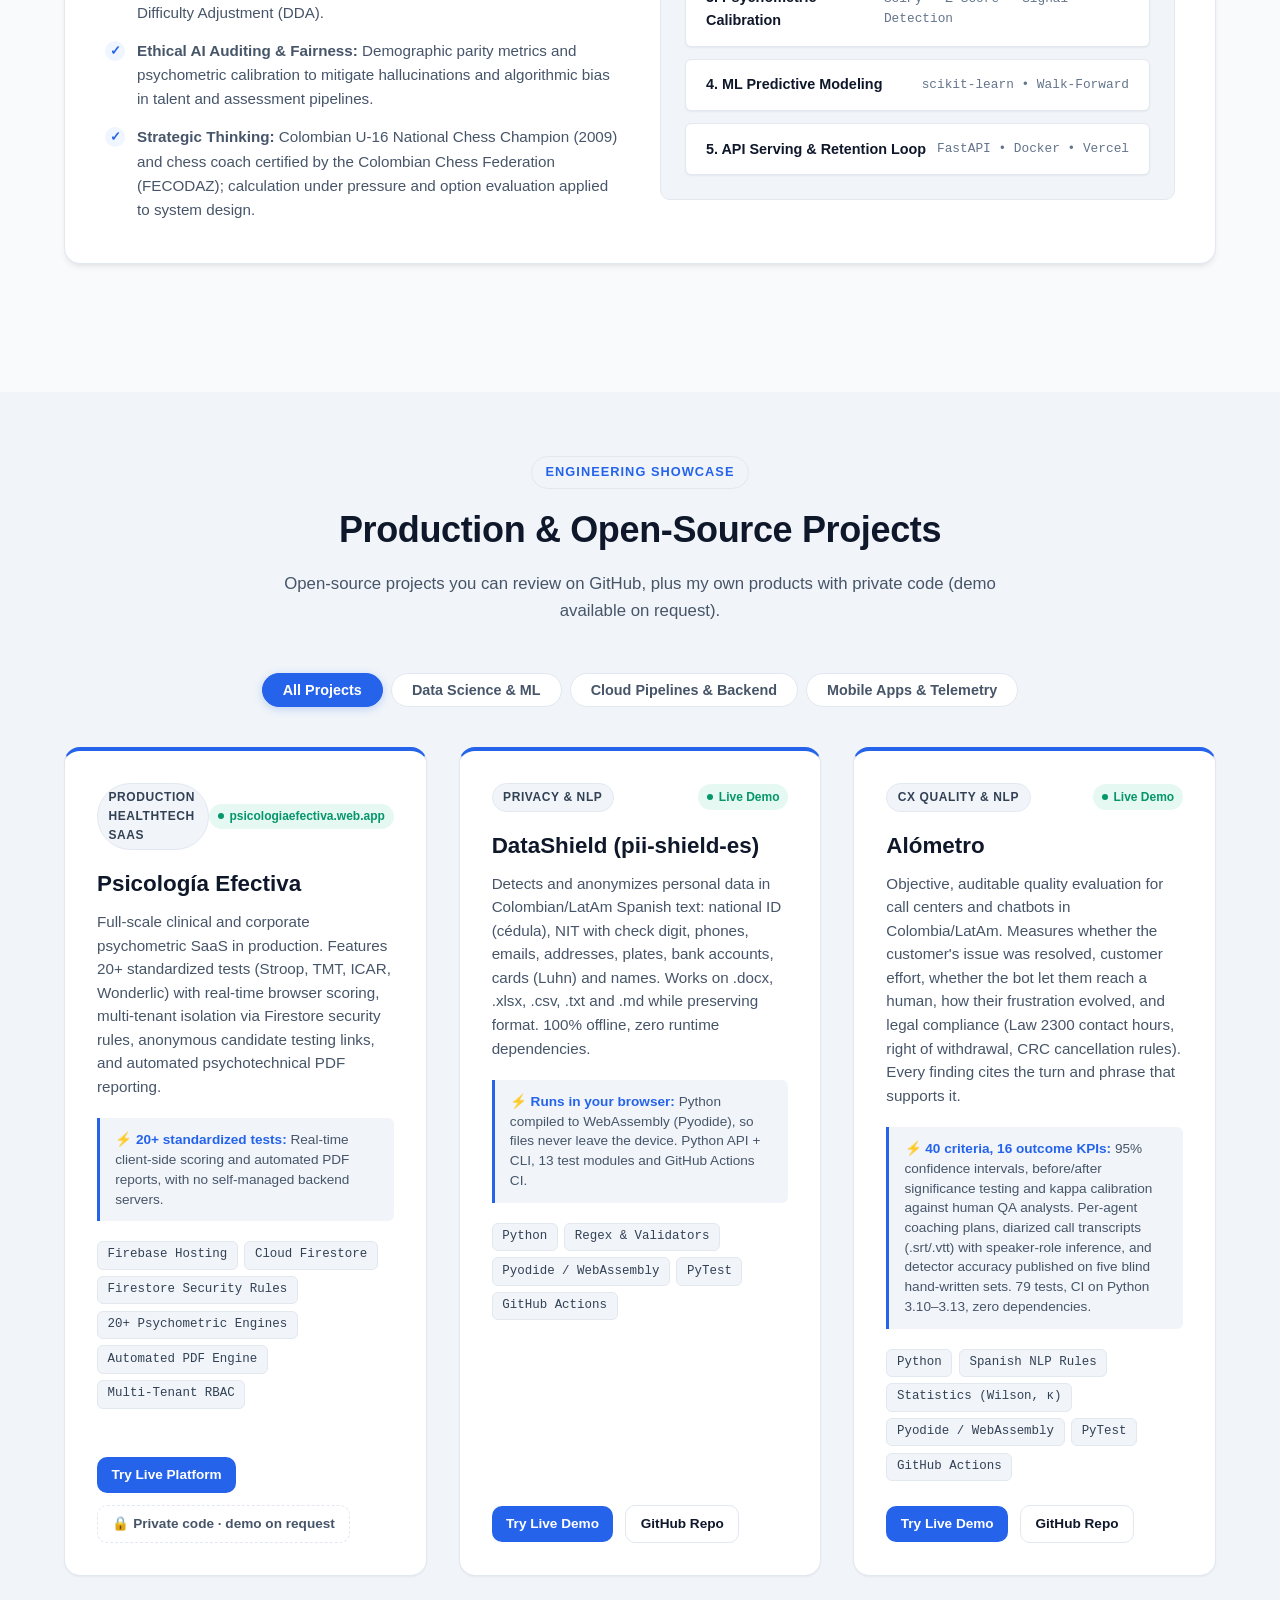
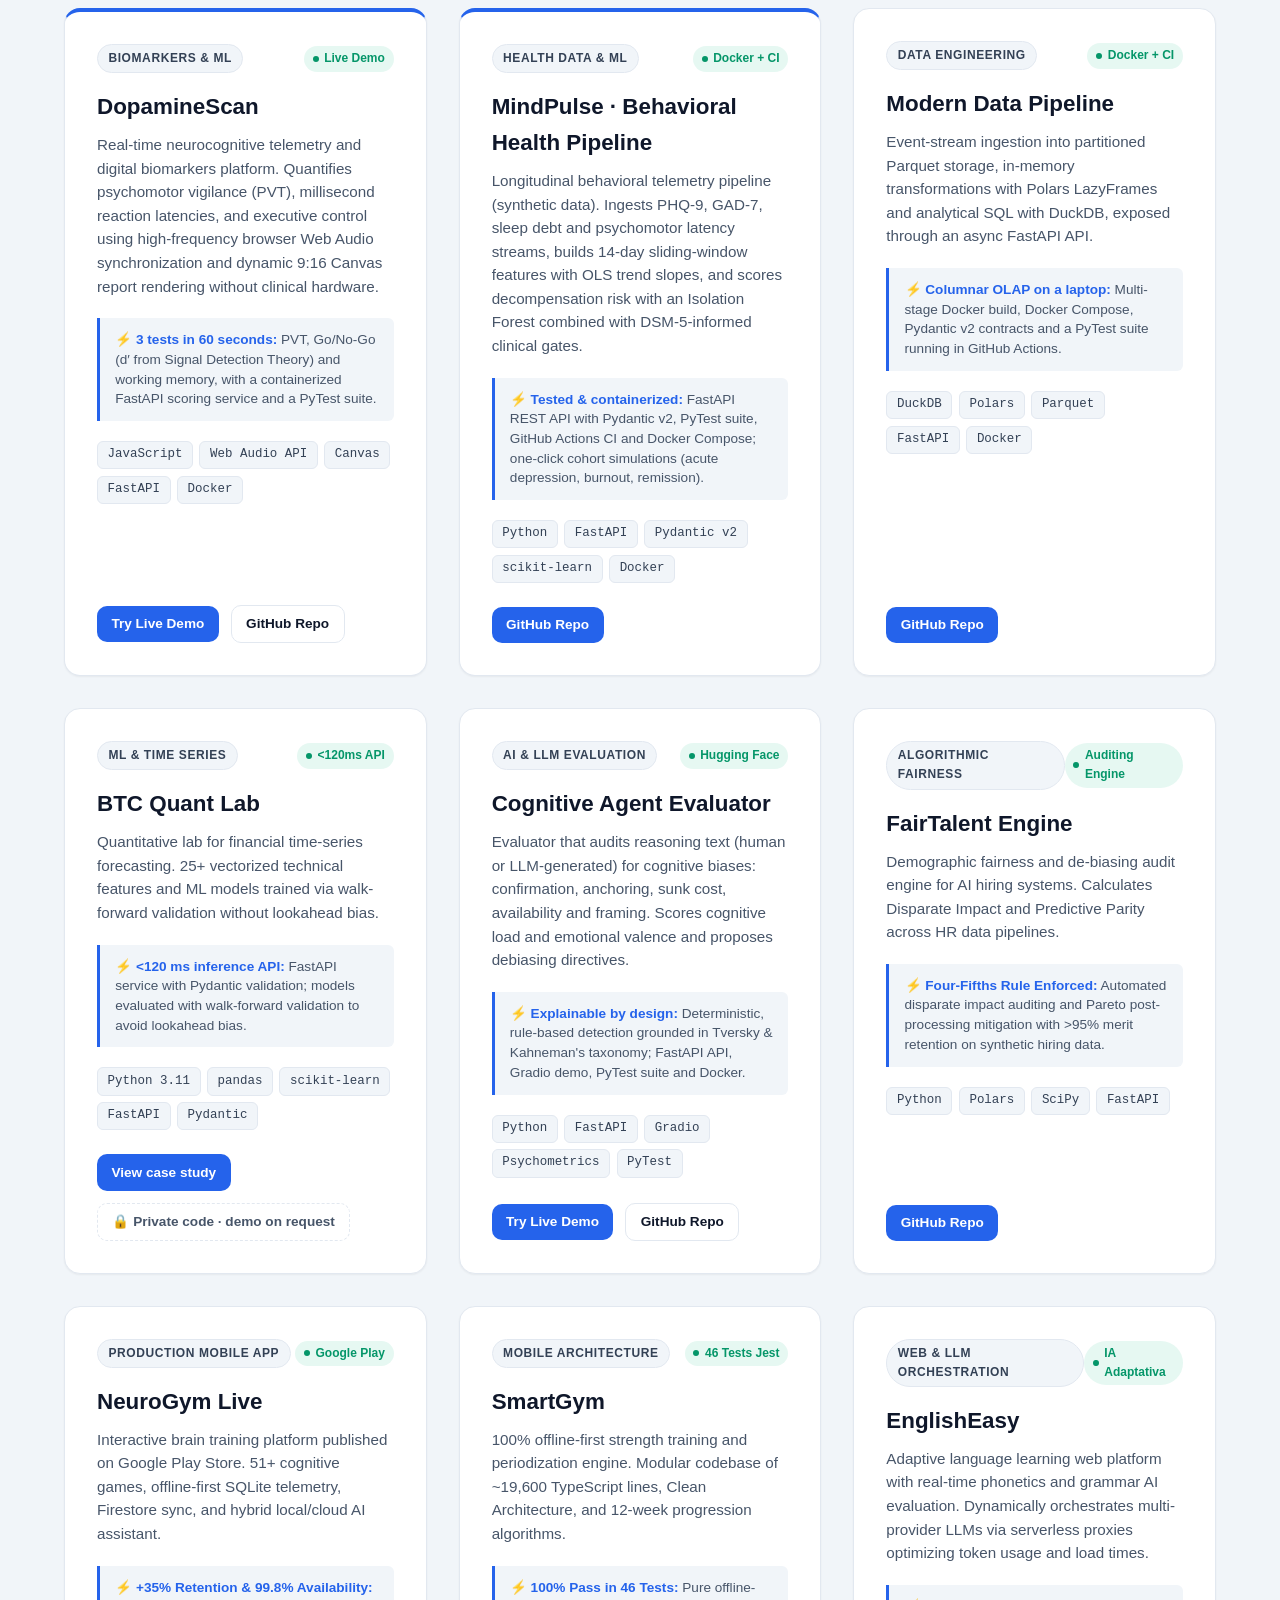
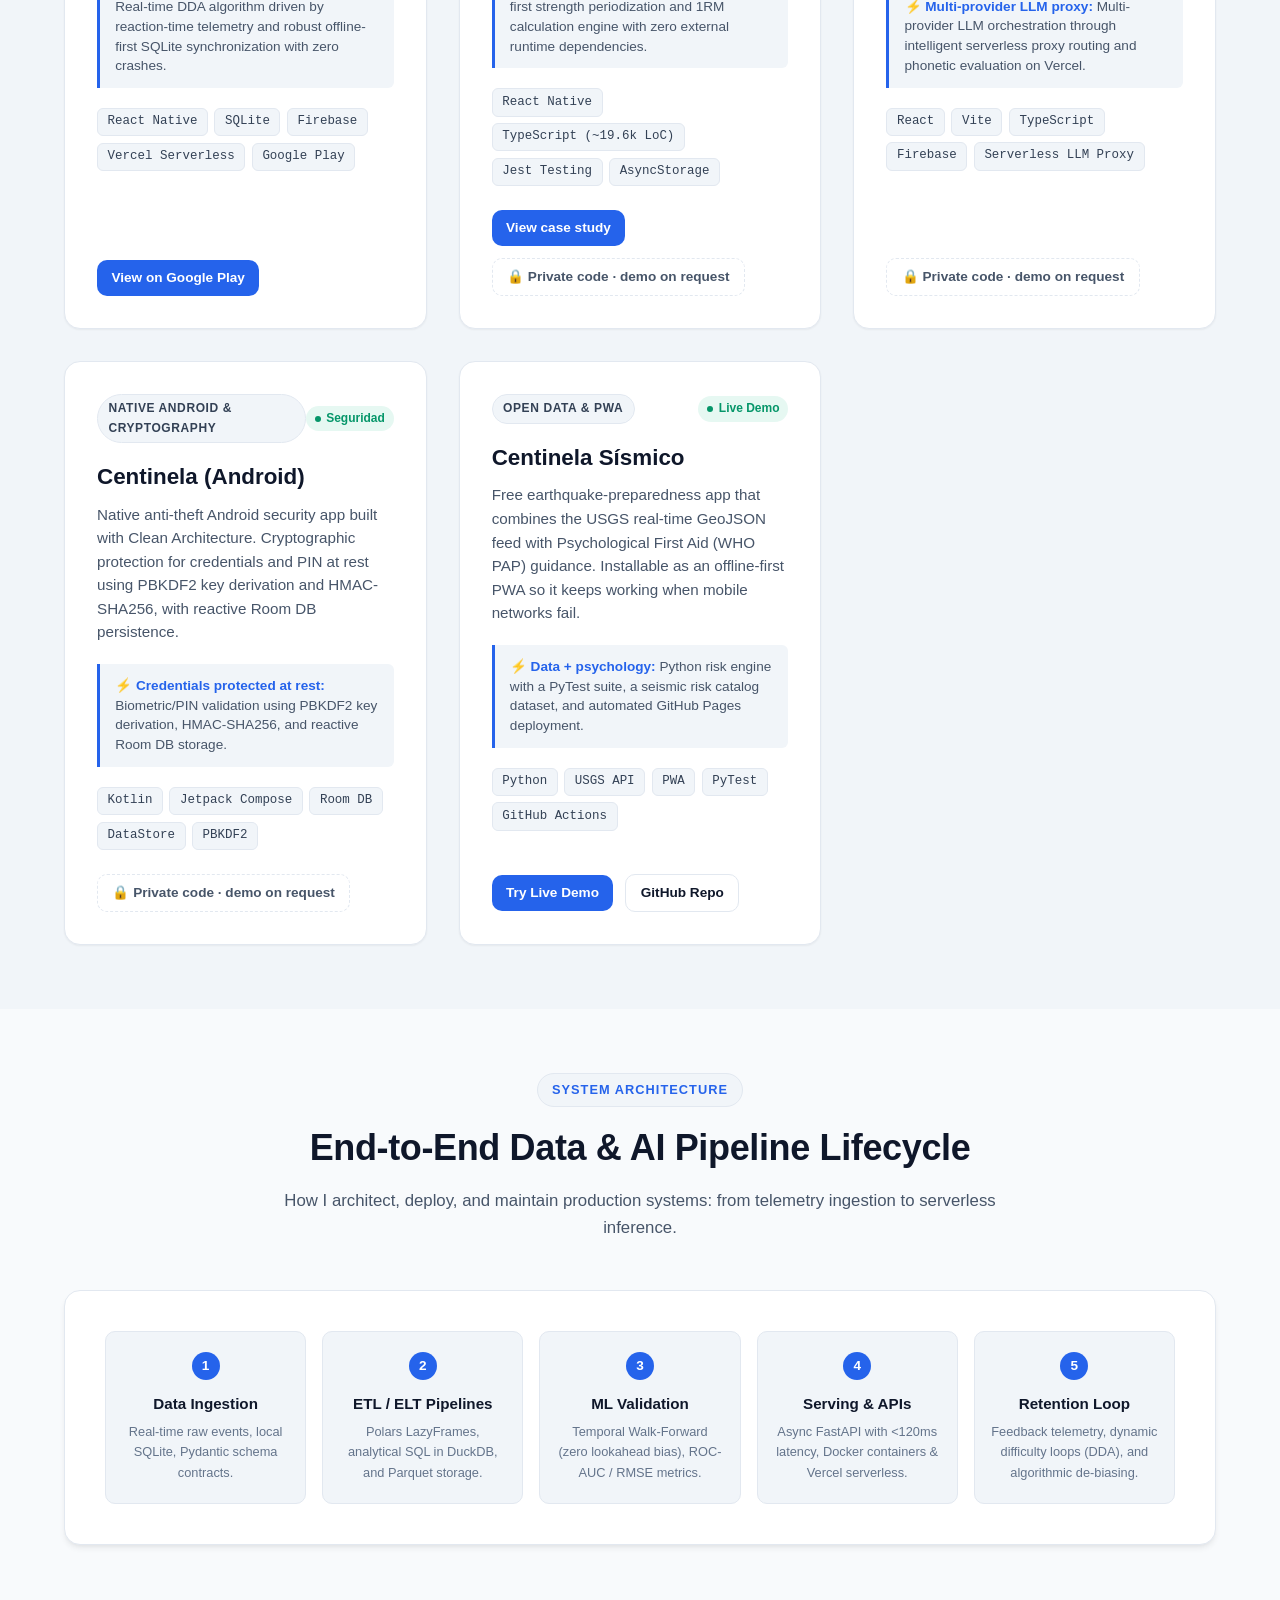
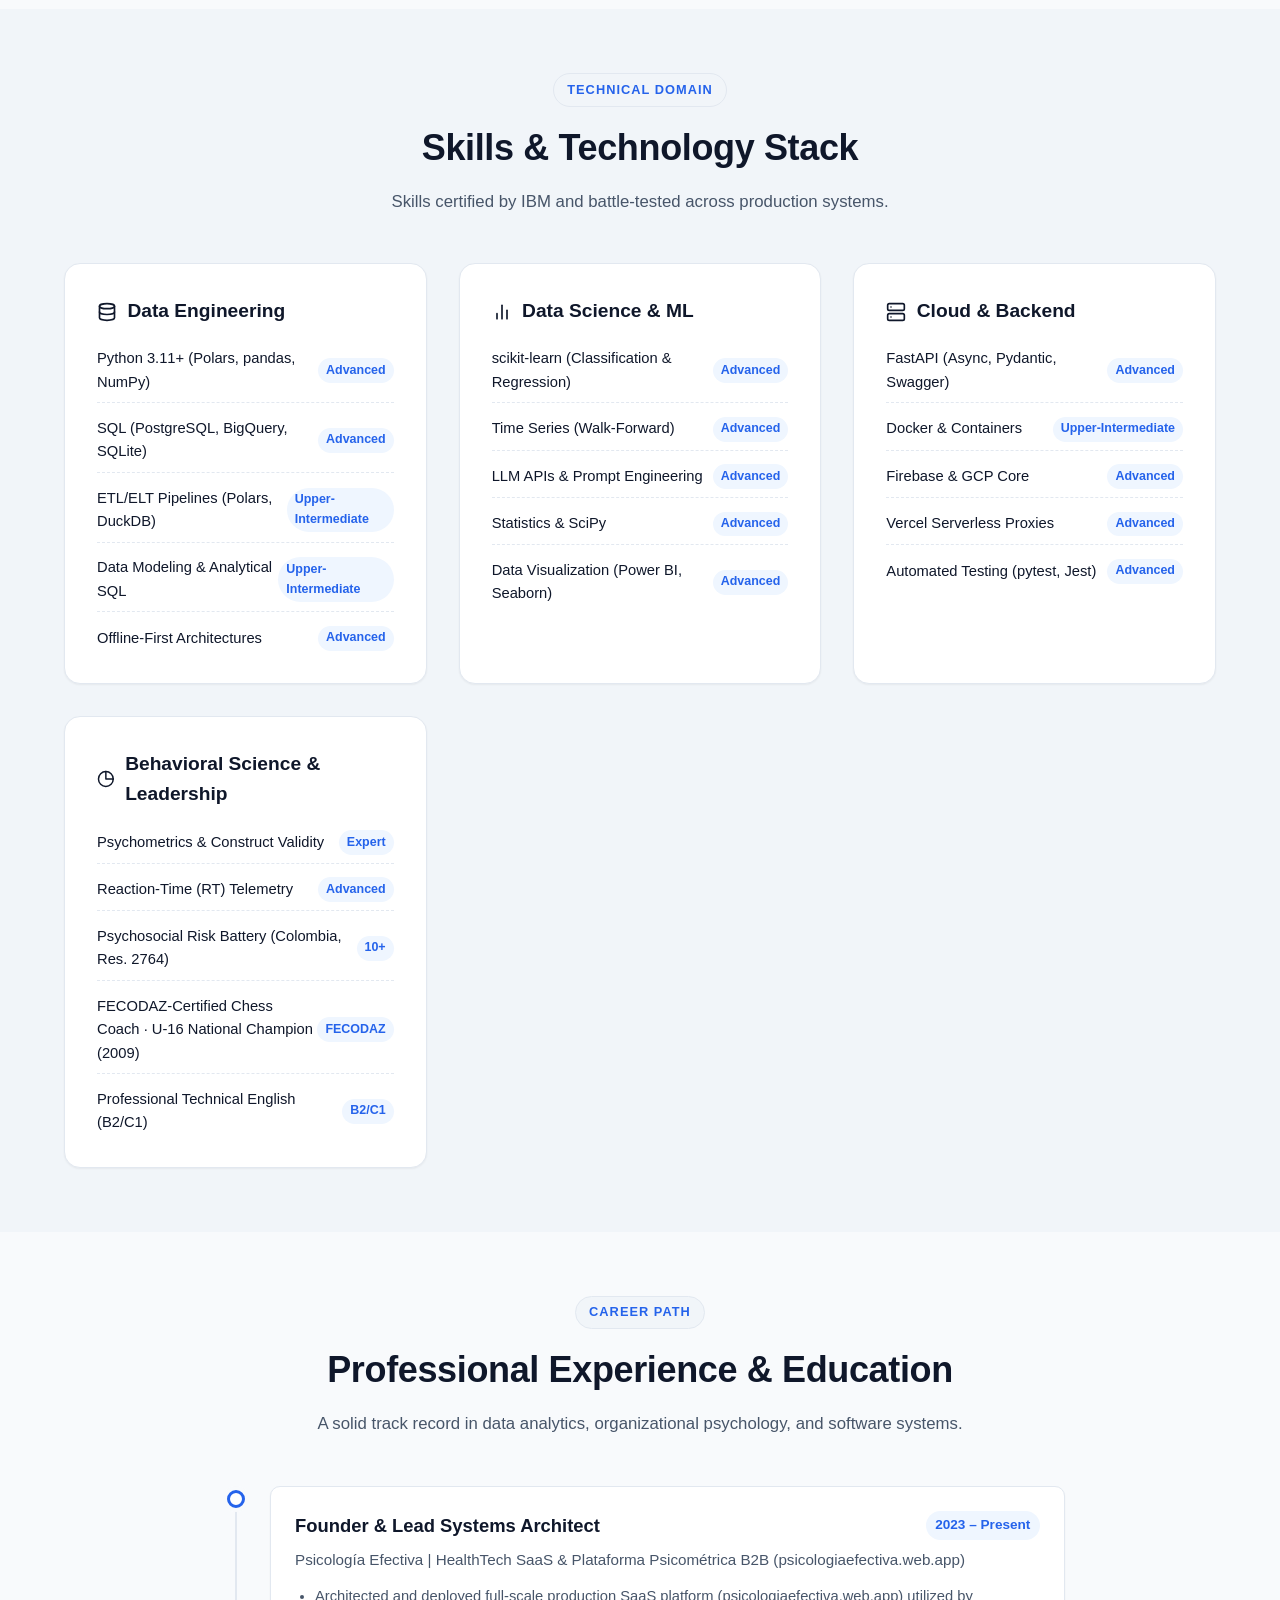
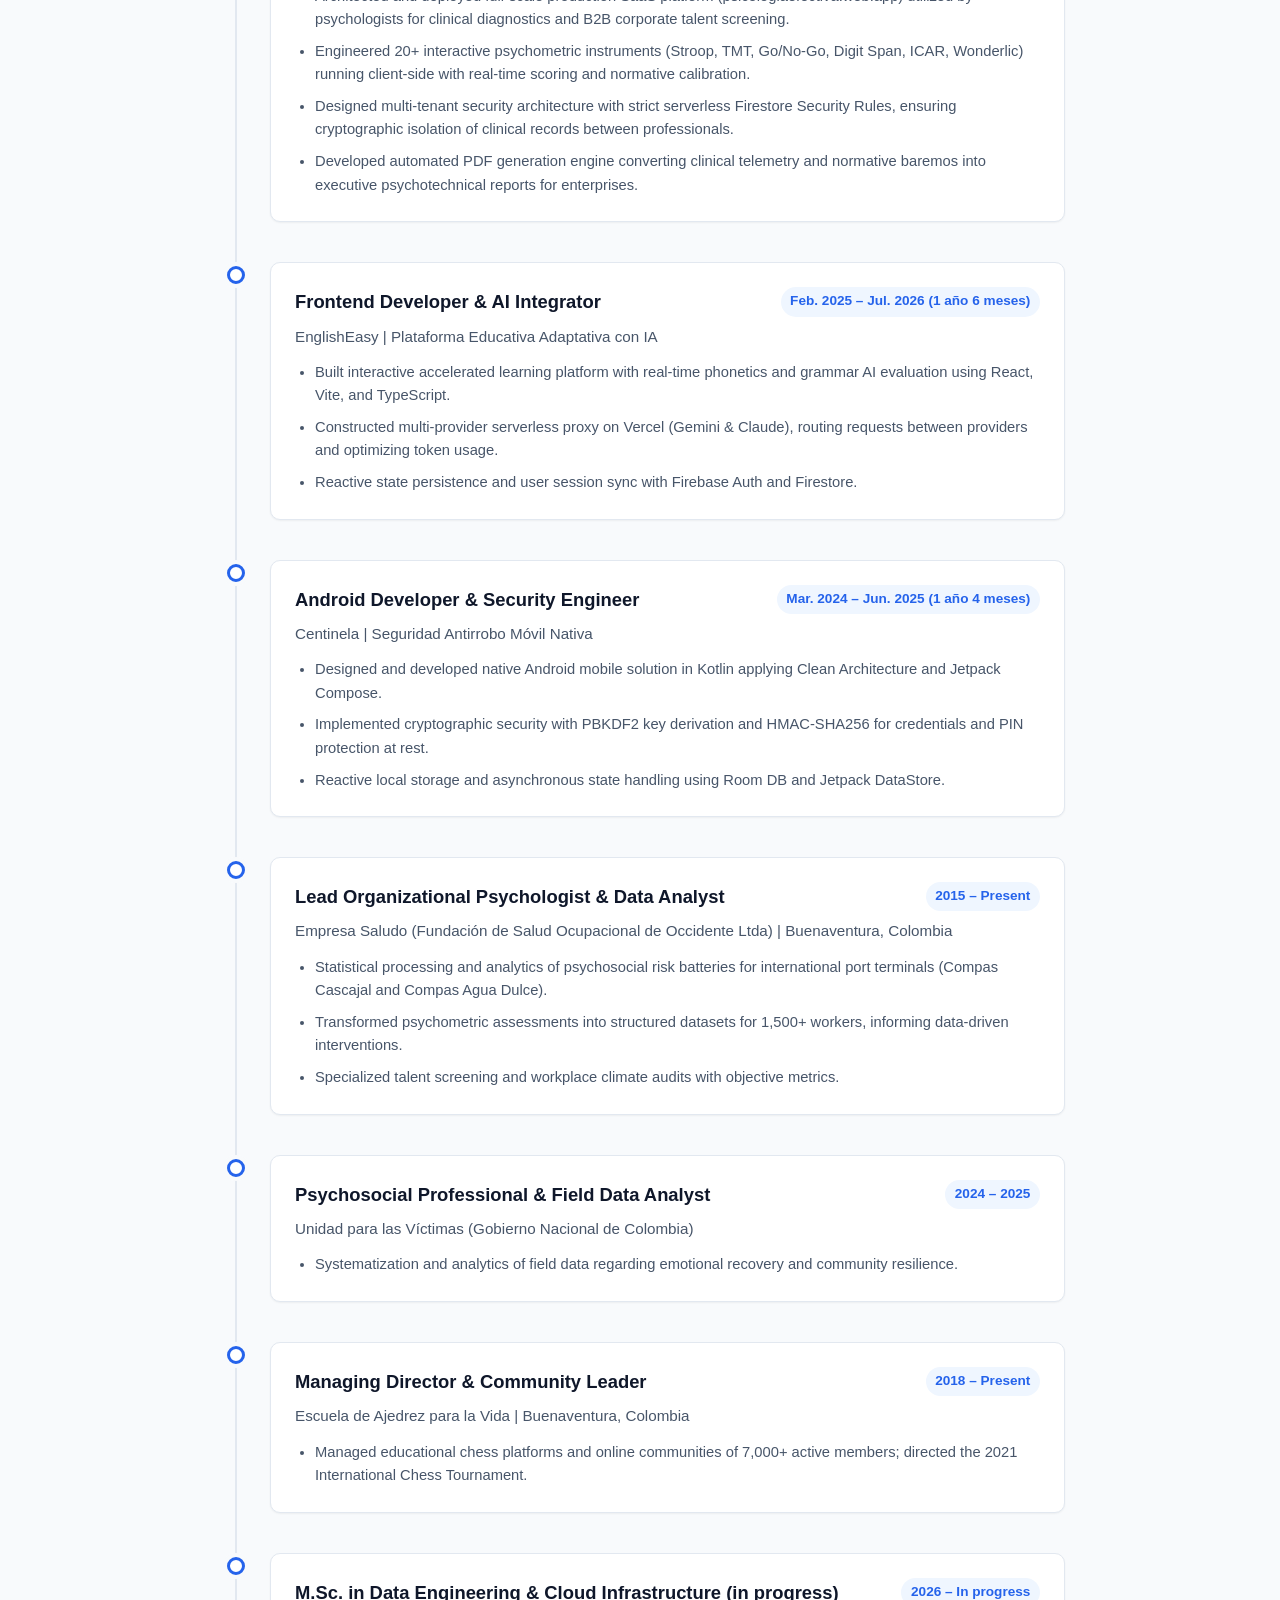
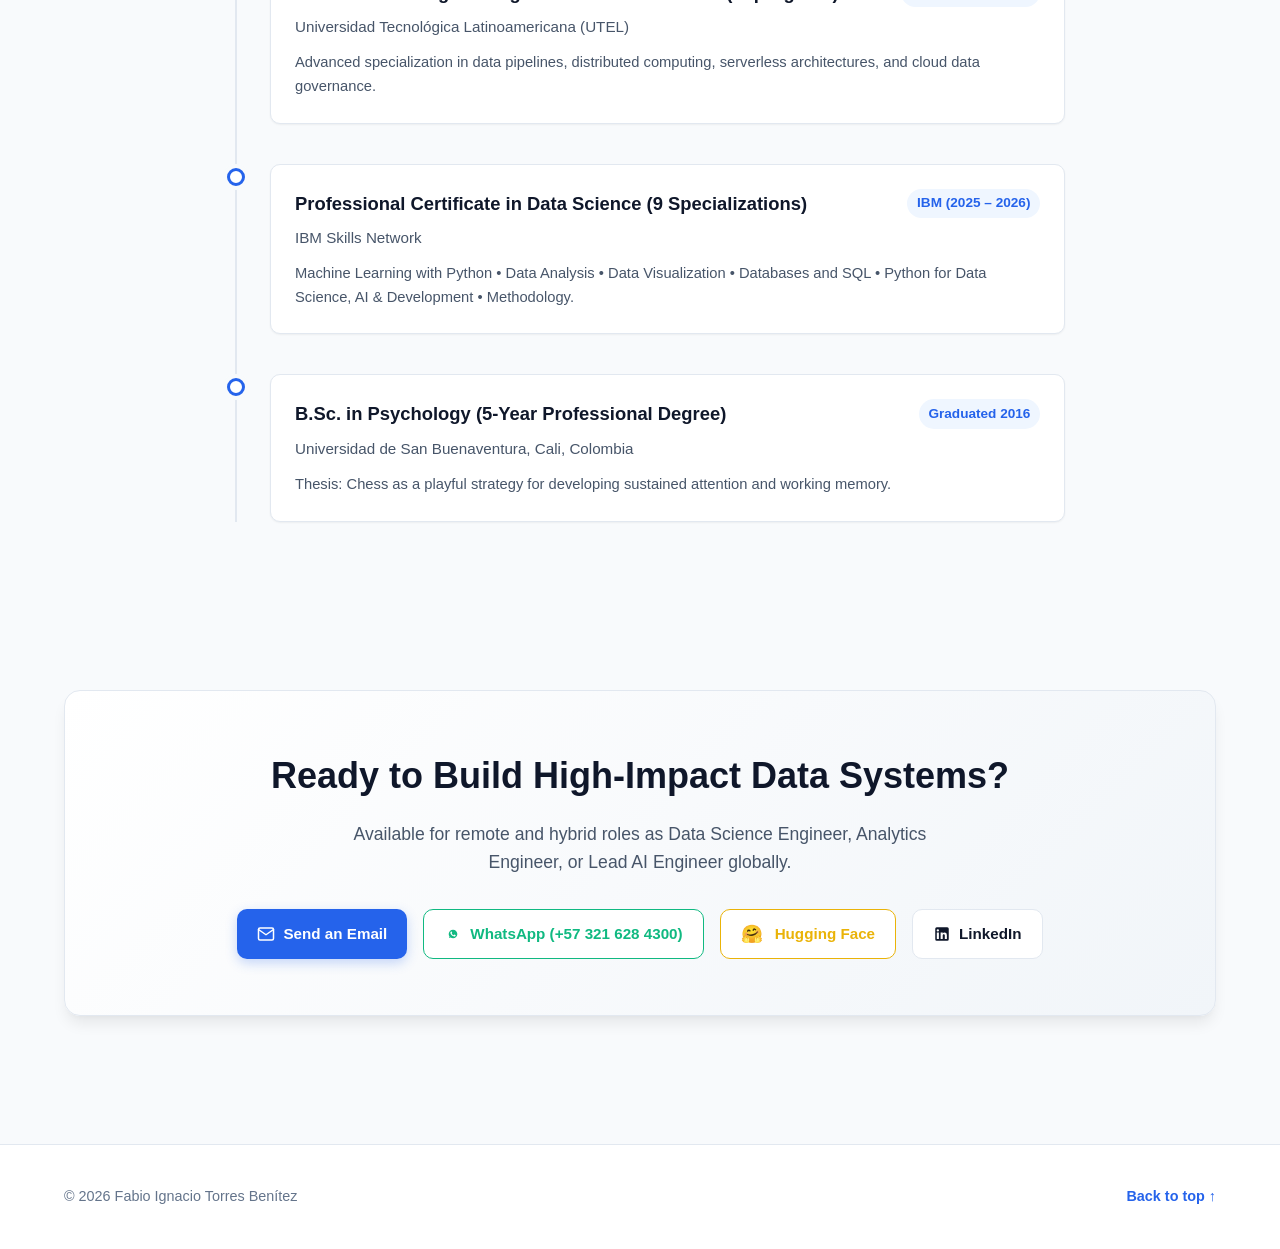
==== commit 155a222a: "Portafolio: Alómetro con coaching por agente y grabaciones transcritas" ====
--- a/index.html
+++ b/index.html
@@ -310,7 +310,7 @@
           </p>
           <div class="xyz-metric-box">
             <strong data-i18n-en="⚡ 40 criteria, 16 outcome KPIs:" data-i18n-es="⚡ 40 criterios, 16 indicadores de resultado:" data-i18n-zh="⚡ 40 项标准，16 个结果指标：">⚡ 40 criteria, 16 outcome KPIs:</strong>
-            <span data-i18n-en=" 95% confidence intervals, before/after significance testing and kappa calibration against human QA analysts. Detector accuracy reported on blind hand-written sets (0.87). 68 tests, CI on Python 3.10–3.13, zero dependencies." data-i18n-es=" Intervalos de confianza del 95 %, comparación antes/después con significancia y calibración con kappa frente a analistas de calidad. Precisión de los detectores publicada sobre conjuntos ciegos escritos a mano (0,87). 68 pruebas, CI en Python 3.10–3.13, sin dependencias." data-i18n-zh=" 95% 置信区间、前后对比显著性检验，以及与人工质检员的 kappa 校准。检测器准确率基于人工编写的盲测集公布（0.87）。68 项测试，Python 3.10–3.13 CI，零依赖。"> 95% confidence intervals, before/after significance testing and kappa calibration against human QA analysts. Detector accuracy reported on blind hand-written sets (0.87). 68 tests, CI on Python 3.10–3.13, zero dependencies.</span>
+            <span data-i18n-en=" 95% confidence intervals, before/after significance testing and kappa calibration against human QA analysts. Per-agent coaching plans, diarized call transcripts (.srt/.vtt) with speaker-role inference, and detector accuracy published on five blind hand-written sets. 79 tests, CI on Python 3.10–3.13, zero dependencies." data-i18n-es=" Intervalos de confianza del 95 %, comparación antes/después con significancia y calibración con kappa frente a analistas de calidad. Plan de coaching por agente, grabaciones transcritas (.srt/.vtt) con inferencia del rol de cada hablante y precisión publicada sobre cinco conjuntos ciegos escritos a mano. 79 pruebas, CI en Python 3.10–3.13, sin dependencias." data-i18n-zh=" 95% 置信区间、前后对比显著性检验，以及与人工质检员的 kappa 校准。提供按坐席的辅导计划，支持带说话人分离的通话转写（.srt/.vtt）并自动推断角色，检测器准确率基于五个人工编写的盲测集公布。79 项测试，Python 3.10–3.13 CI，零依赖。"> 95% confidence intervals, before/after significance testing and kappa calibration against human QA analysts. Per-agent coaching plans, diarized call transcripts (.srt/.vtt) with speaker-role inference, and detector accuracy published on five blind hand-written sets. 79 tests, CI on Python 3.10–3.13, zero dependencies.</span>
           </div>
           <div class="tech-tags">
             <span class="tech-tag">Python</span>
